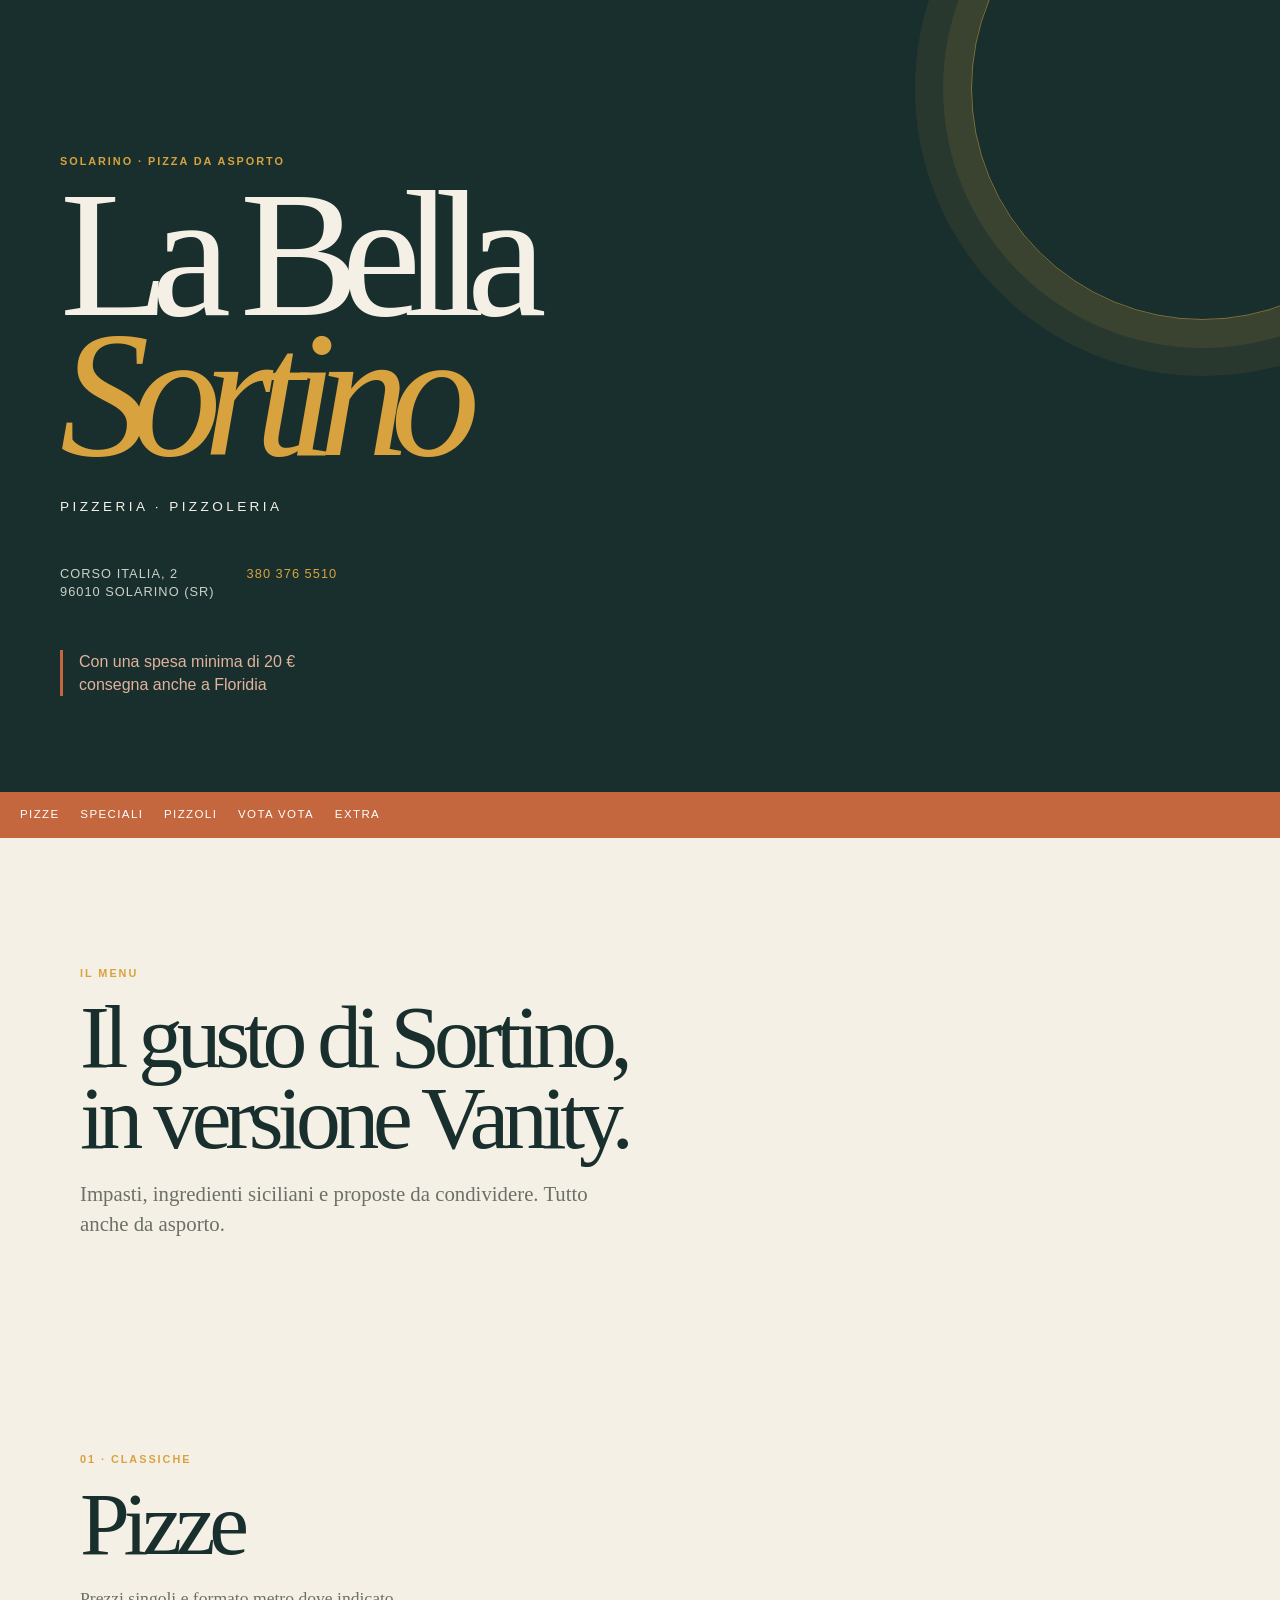
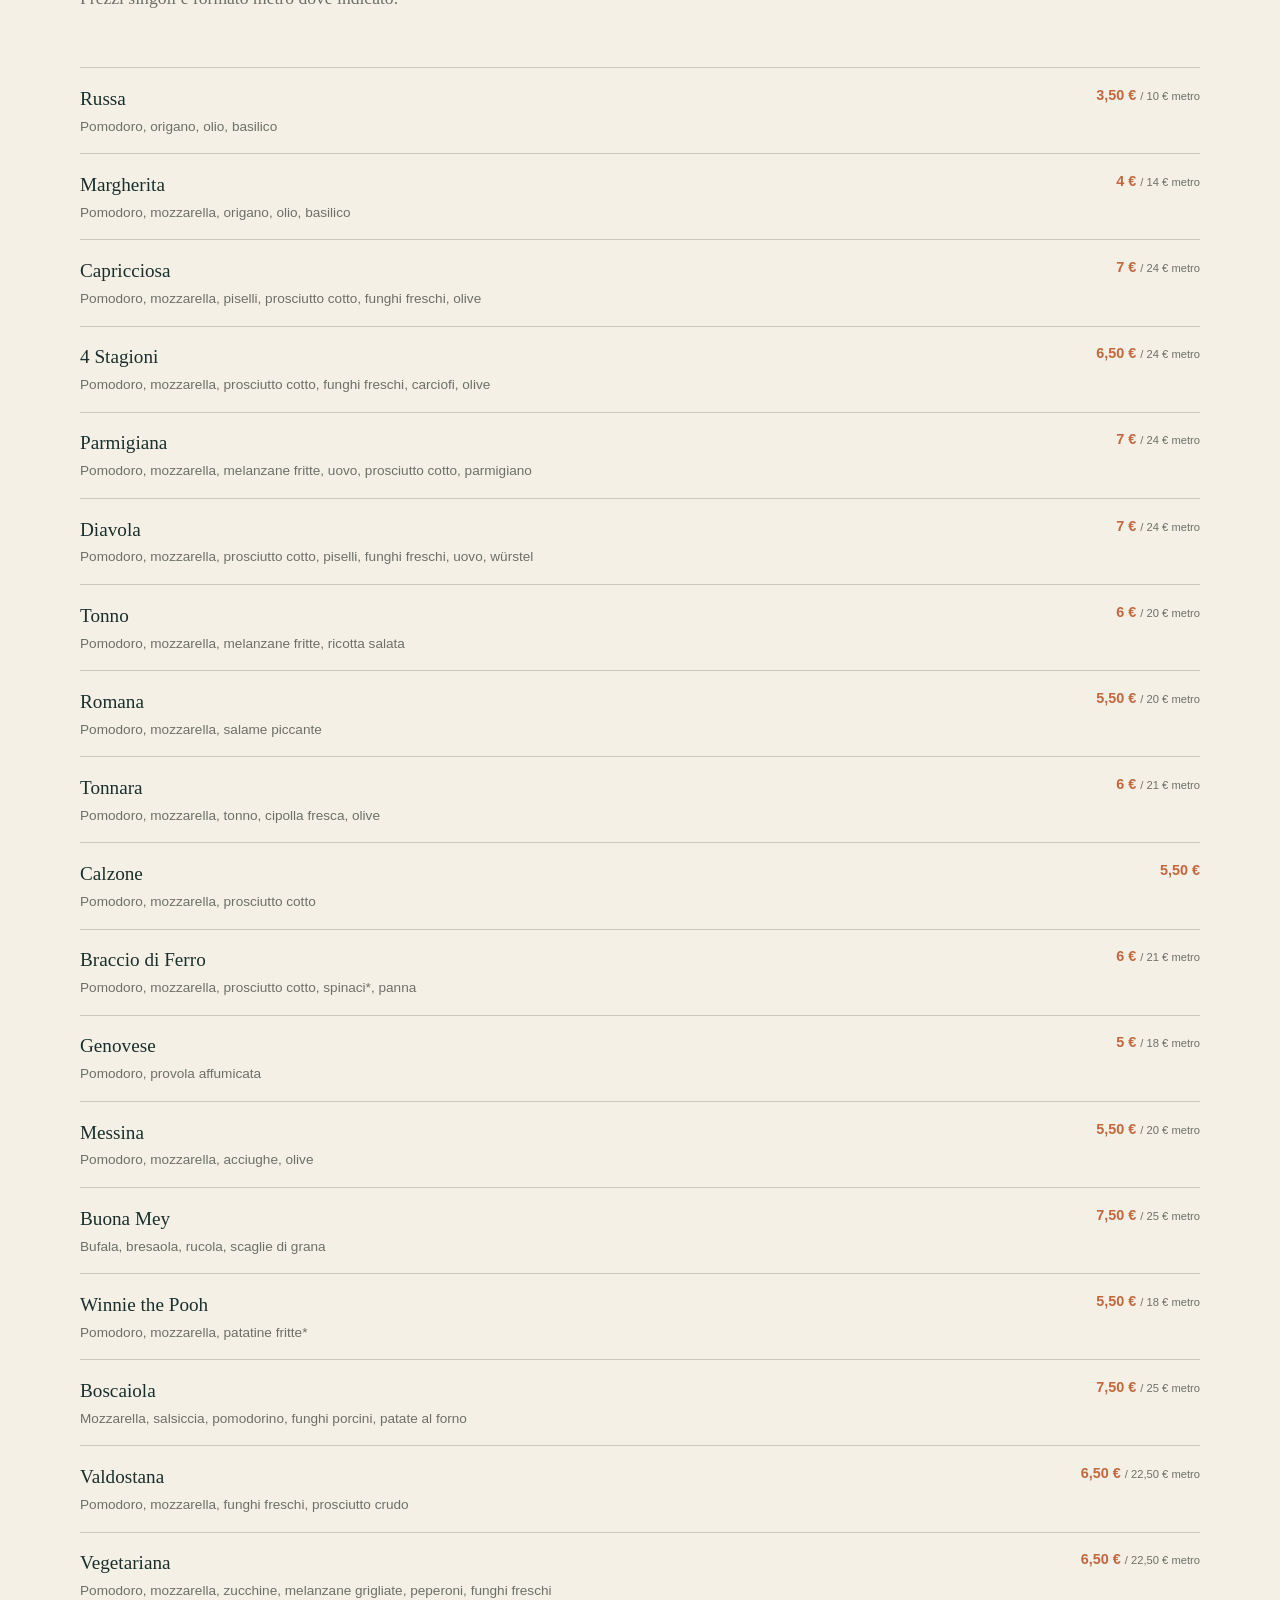
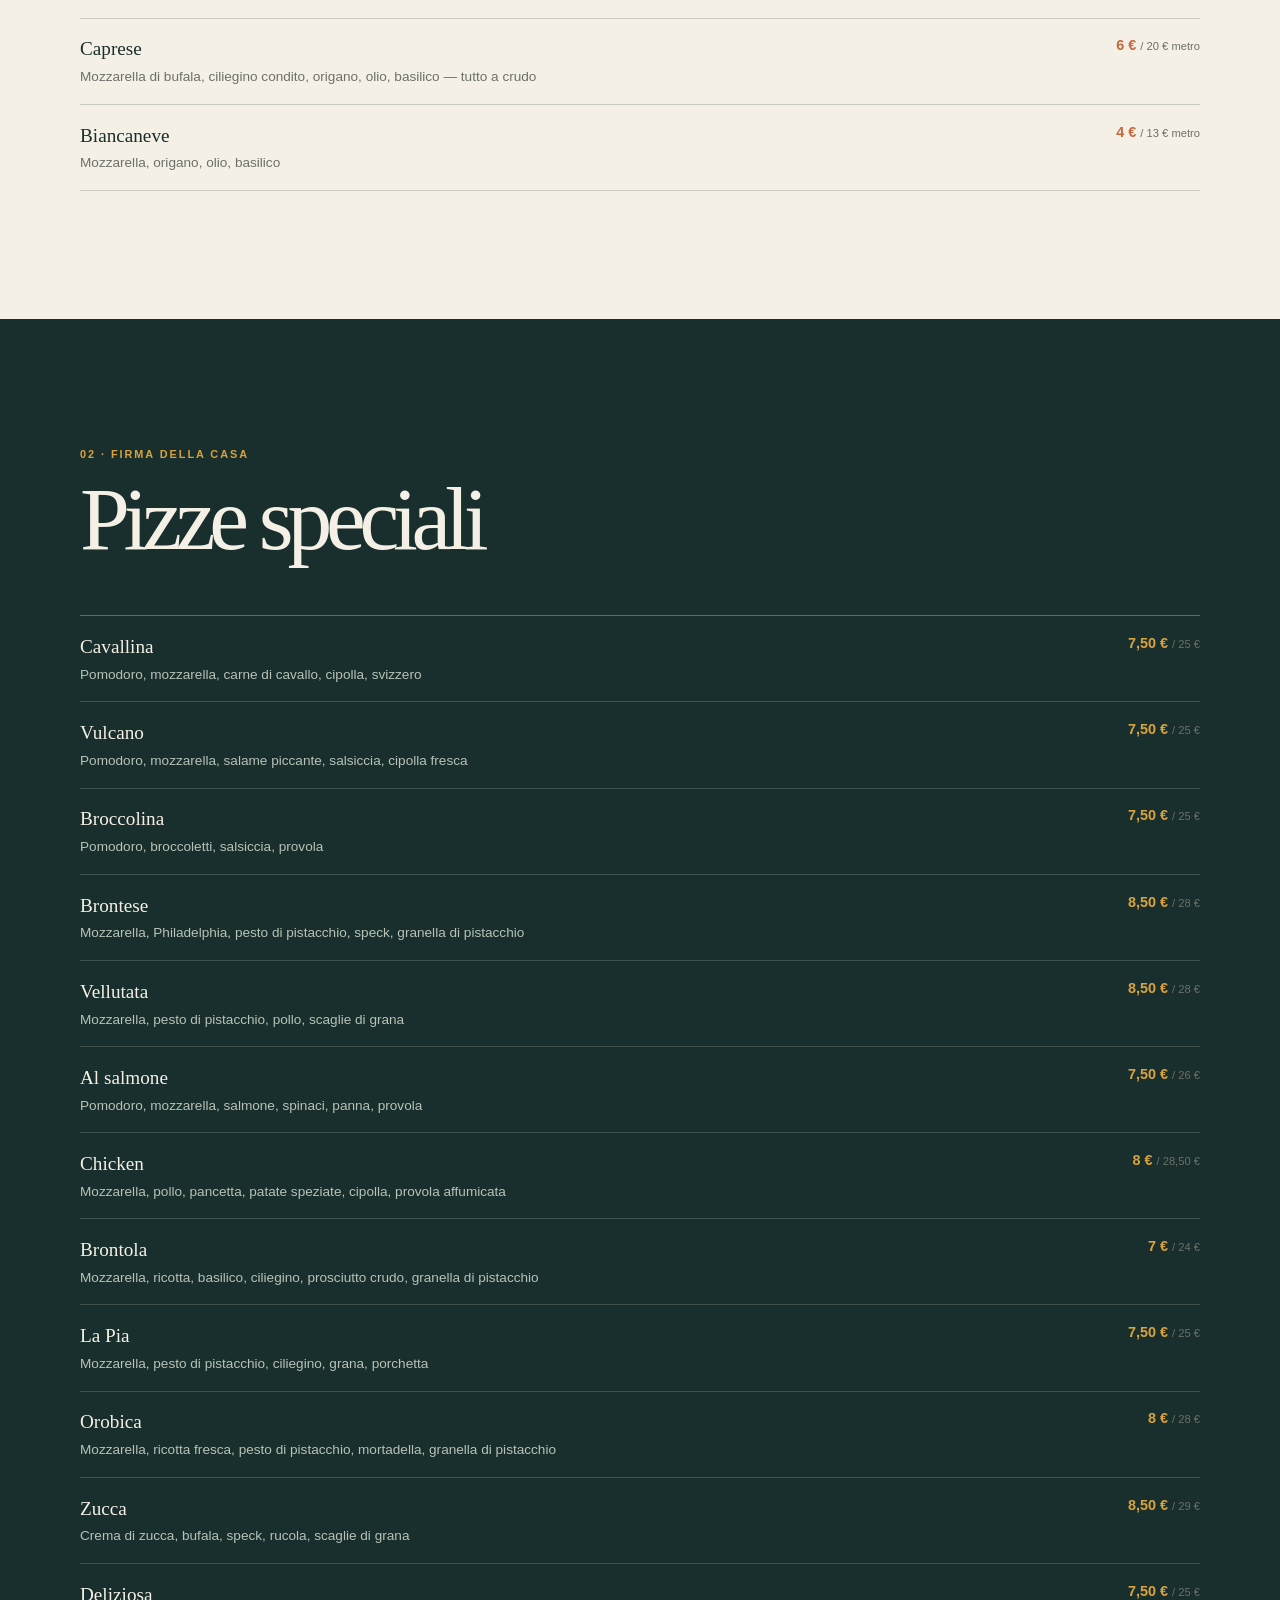
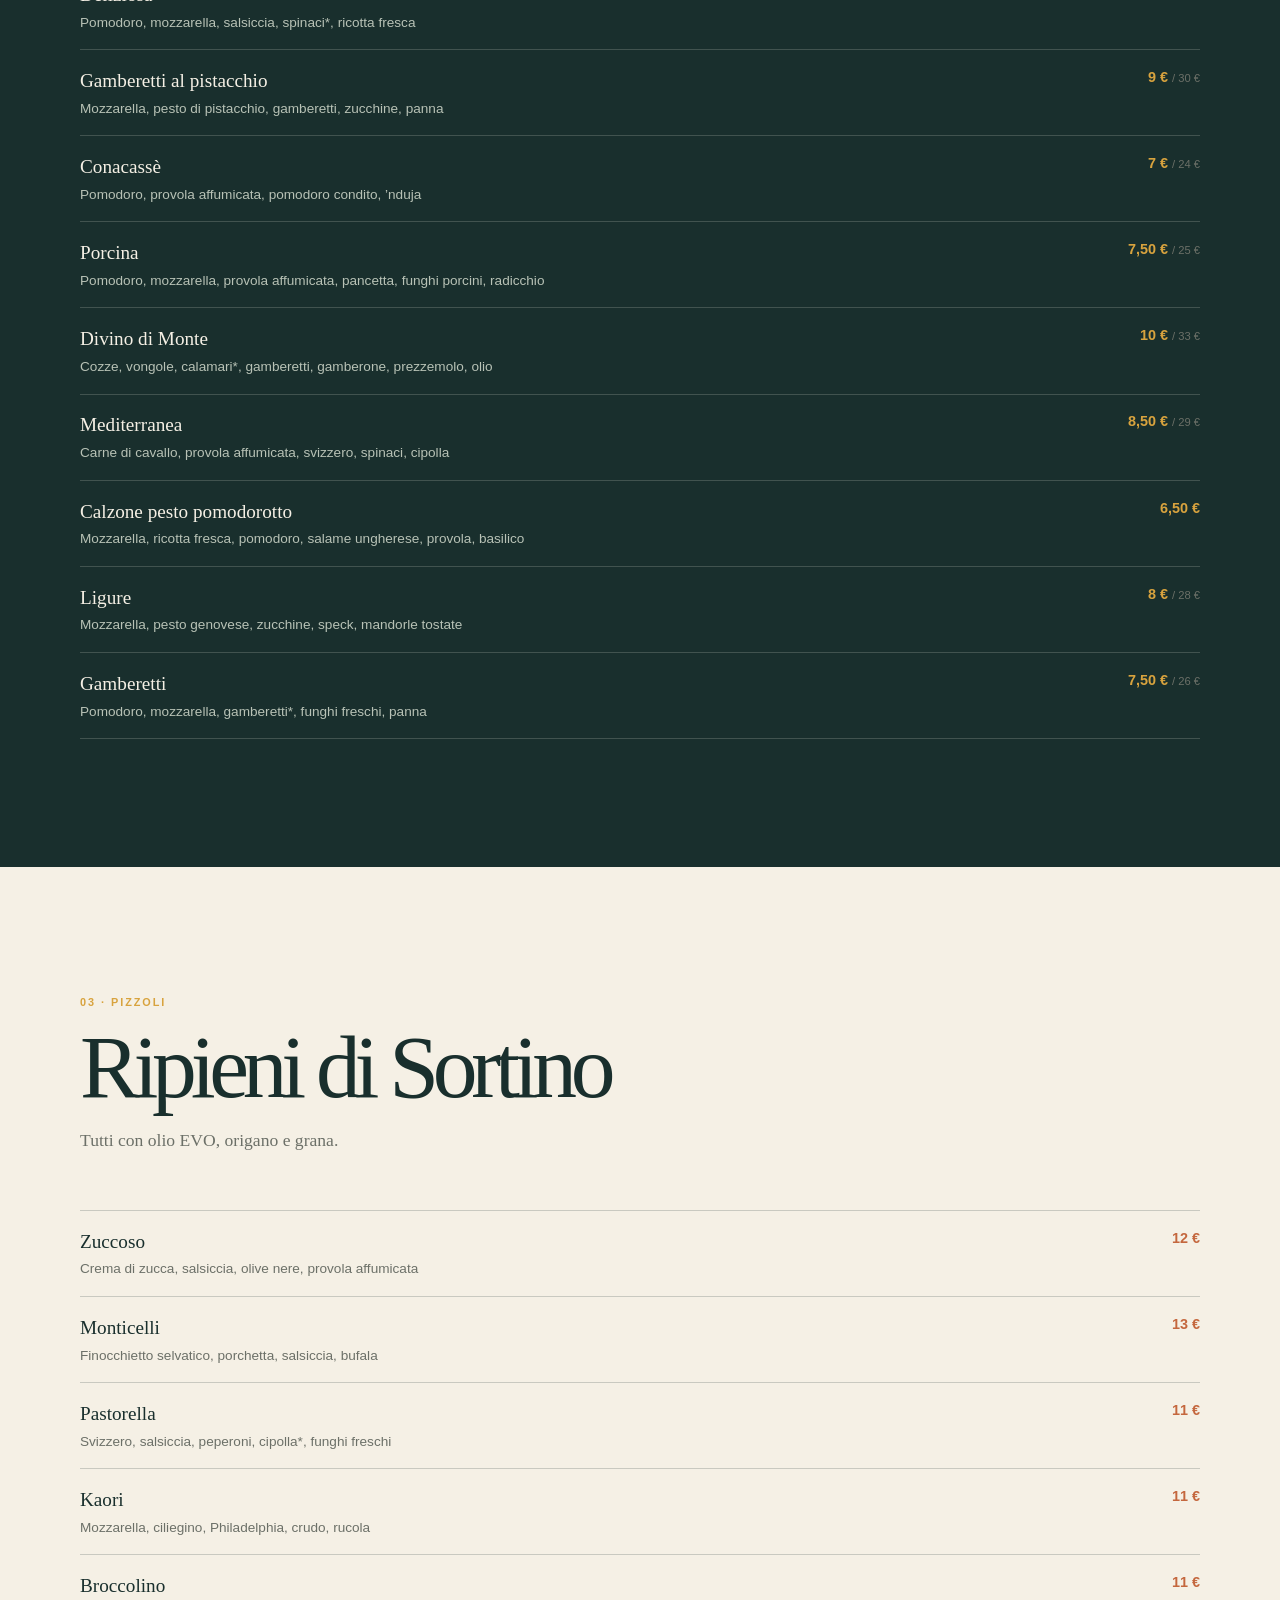
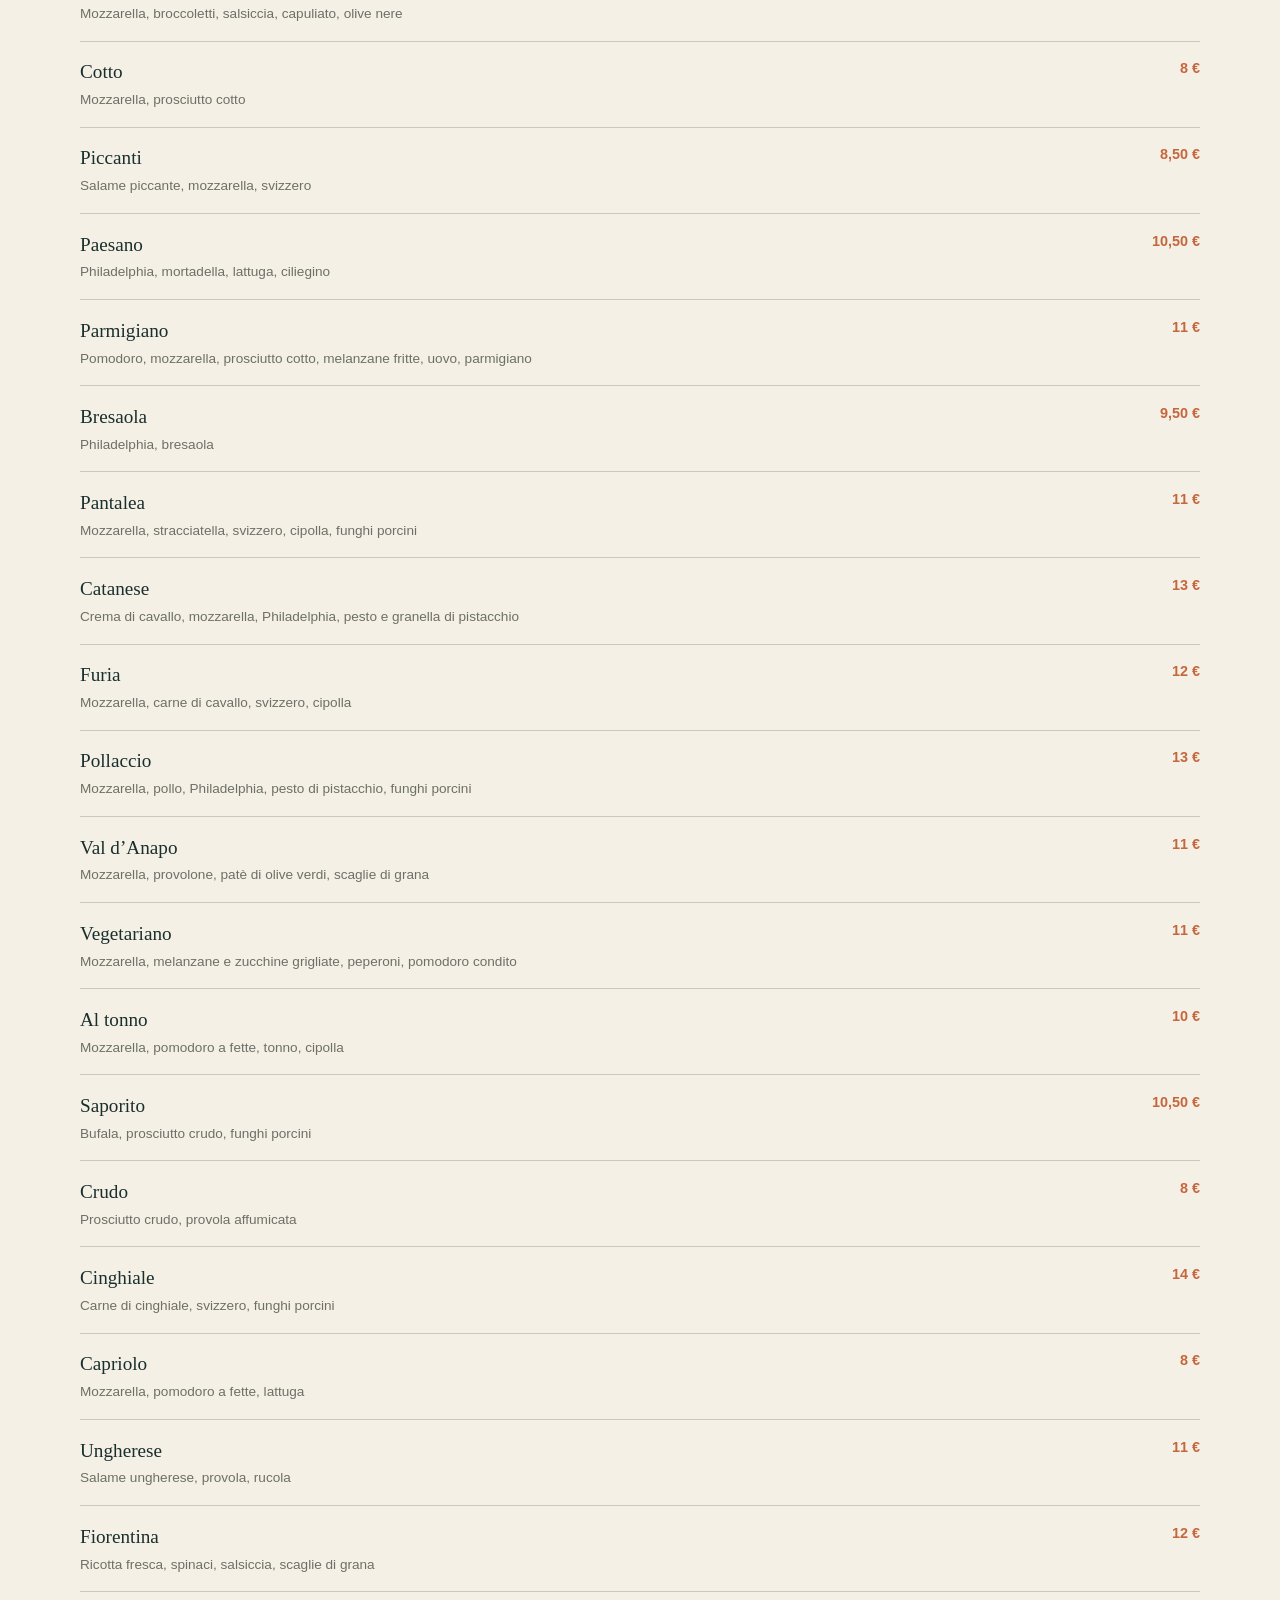
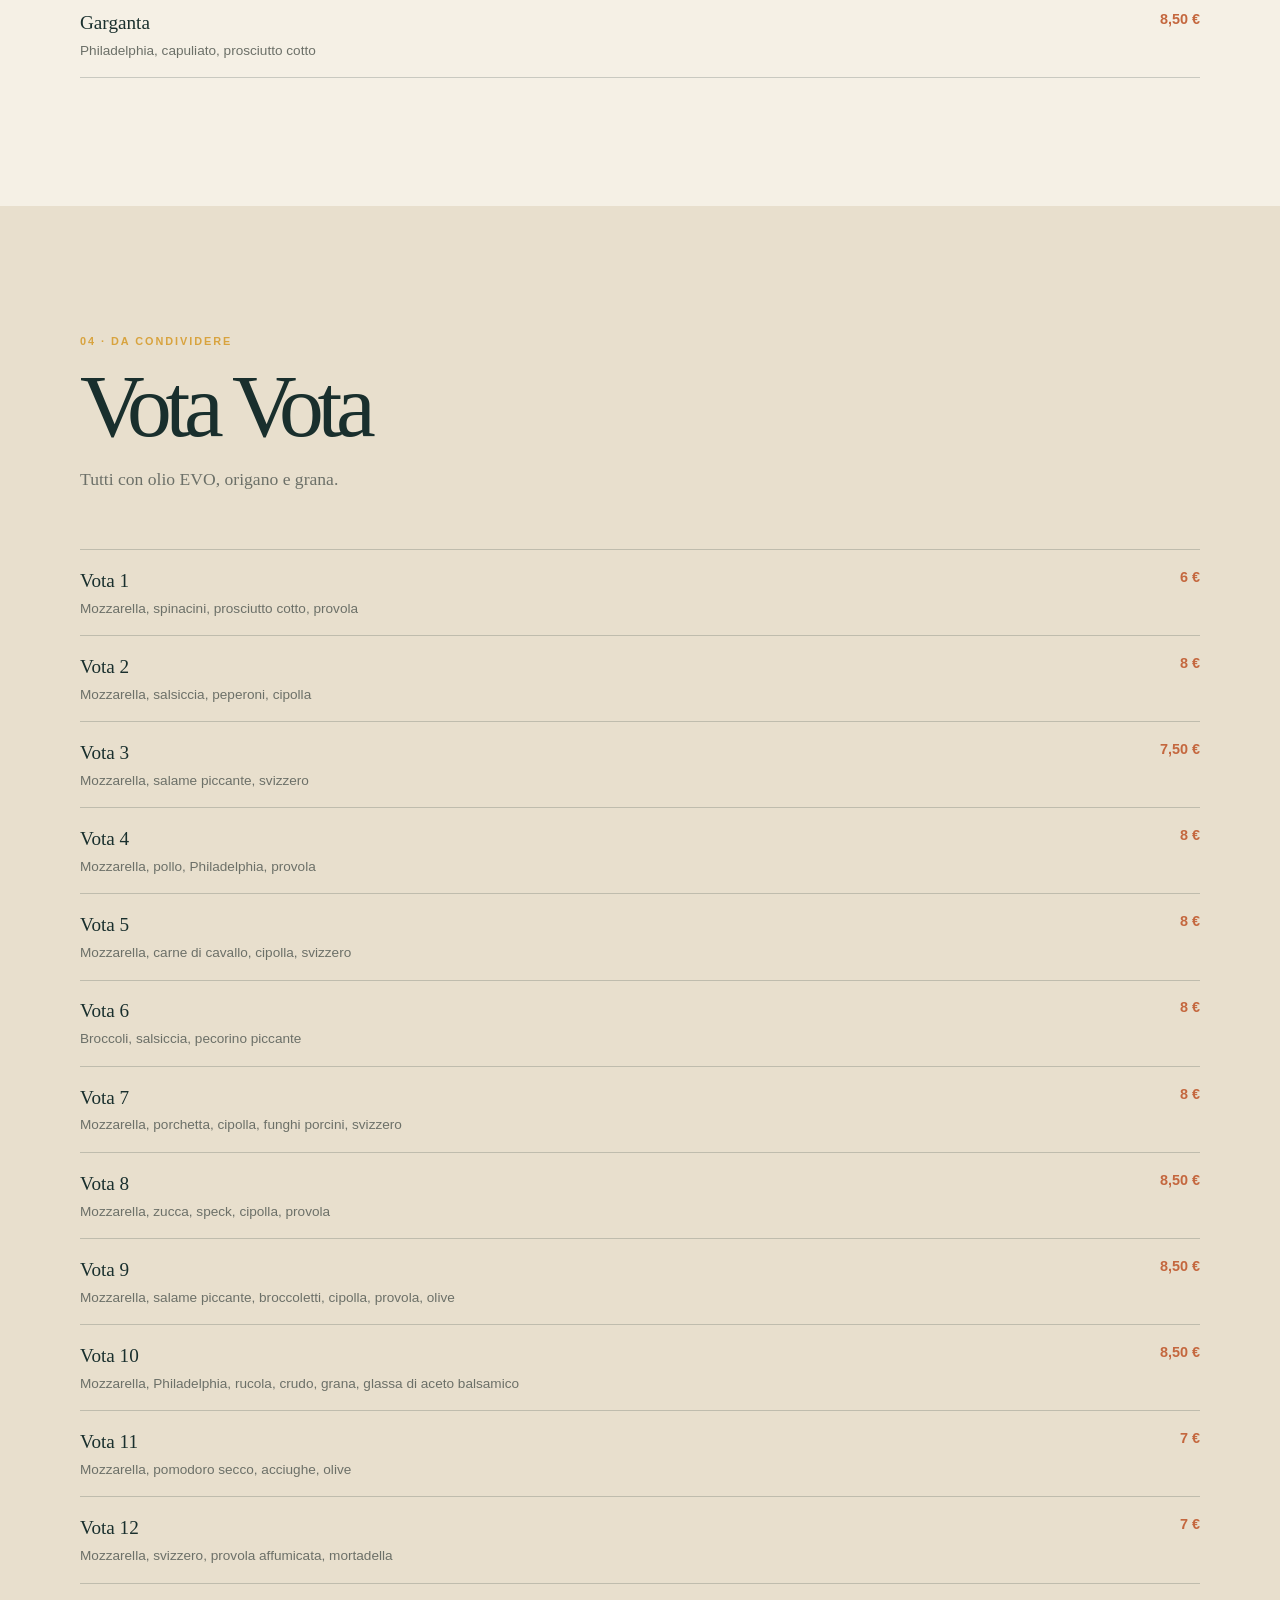
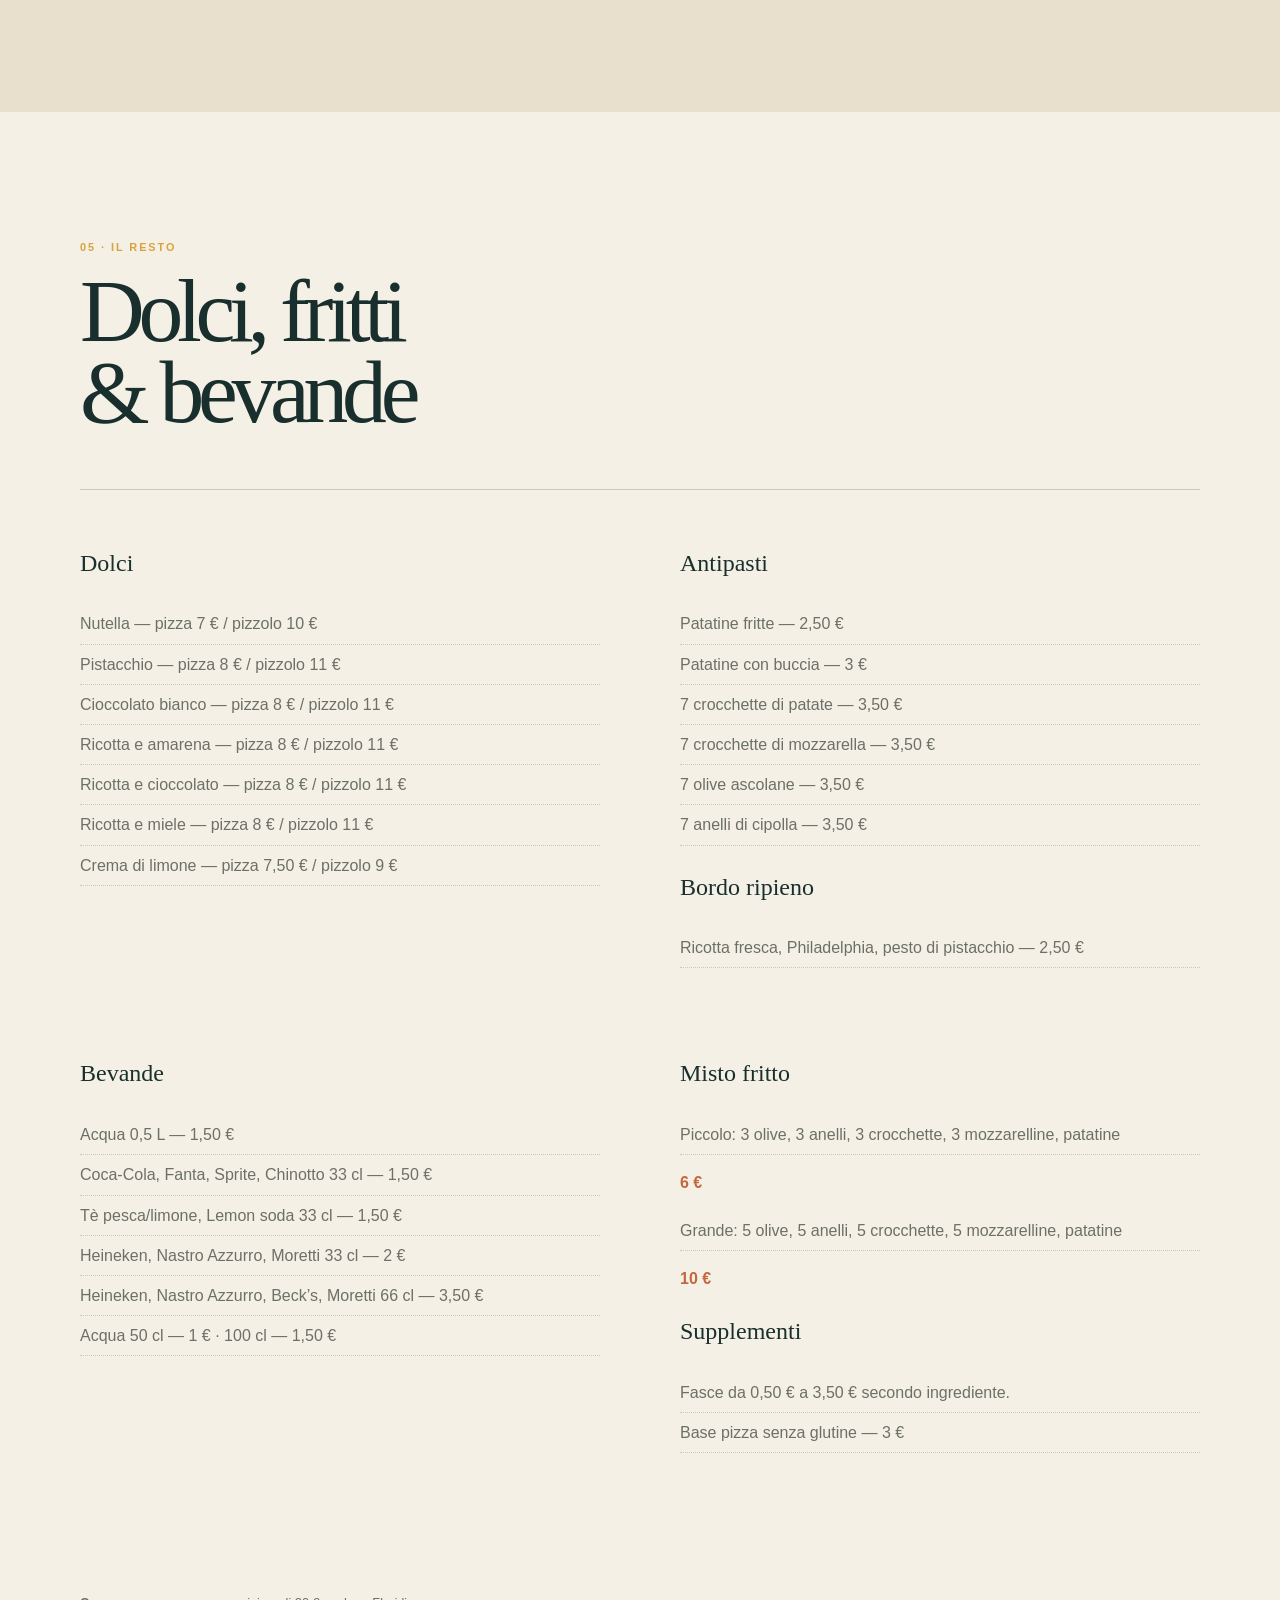
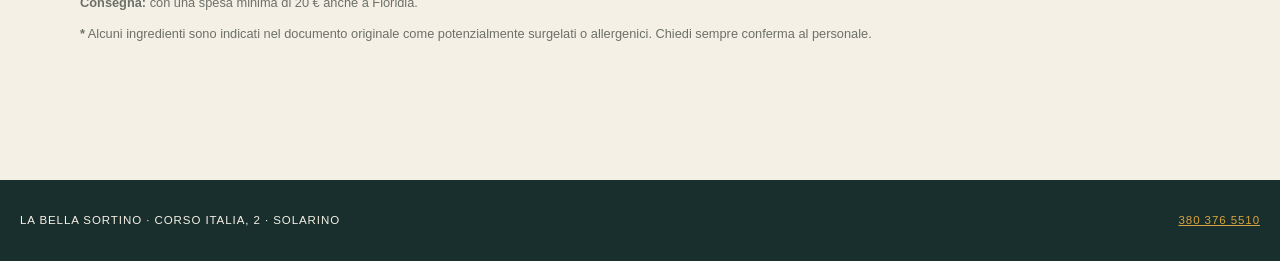
==== la-bella-sortino/index.html @ 4b7ce078 "Add La Bella Sortino menu" ====
<!doctype html>
<html lang="it">
<head>
<meta charset="utf-8">
<meta name="viewport" content="width=device-width, initial-scale=1">
<meta name="theme-color" content="#174d4a">
<title>La Bella Sortino — Pizzeria Pizzoleria</title>
<link rel="stylesheet" href="style.css">
</head>
<body>
<header class="hero"><div class="hero__inner"><p class="kicker">Solarino · Pizza da asporto</p><h1>La Bella<br><em>Sortino</em></h1><p class="tagline">Pizzeria · Pizzoleria</p><div class="meta"><span>Corso Italia, 2<br>96010 Solarino (SR)</span><a href="tel:+393803765510">380 376 5510</a></div><p class="delivery">Con una spesa minima di 20 €<br>consegna anche a Floridia</p></div></header>
<nav class="nav" aria-label="Sezioni del menu"><a href="#pizze">Pizze</a><a href="#speciali">Speciali</a><a href="#pizzoli">Pizzoli</a><a href="#vota">Vota Vota</a><a href="#extra">Extra</a></nav>
<main>
<section class="section intro"><p class="kicker">Il menu</p><h2>Il gusto di Sortino,<br>in versione Vanity.</h2><p>Impasti, ingredienti siciliani e proposte da condividere. Tutto anche da asporto.</p></section>
<section class="section" id="pizze"><div class="section-head"><p class="kicker">01 · Classiche</p><h2>Pizze</h2><p>Prezzi singoli e formato metro dove indicato.</p></div><div class="menu-list">
<article><div><h3>Russa</h3><p>Pomodoro, origano, olio, basilico</p></div><strong>3,50 € <small>/ 10 € metro</small></strong></article>
<article><div><h3>Margherita</h3><p>Pomodoro, mozzarella, origano, olio, basilico</p></div><strong>4 € <small>/ 14 € metro</small></strong></article>
<article><div><h3>Capricciosa</h3><p>Pomodoro, mozzarella, piselli, prosciutto cotto, funghi freschi, olive</p></div><strong>7 € <small>/ 24 € metro</small></strong></article>
<article><div><h3>4 Stagioni</h3><p>Pomodoro, mozzarella, prosciutto cotto, funghi freschi, carciofi, olive</p></div><strong>6,50 € <small>/ 24 € metro</small></strong></article>
<article><div><h3>Parmigiana</h3><p>Pomodoro, mozzarella, melanzane fritte, uovo, prosciutto cotto, parmigiano</p></div><strong>7 € <small>/ 24 € metro</small></strong></article>
<article><div><h3>Diavola</h3><p>Pomodoro, mozzarella, prosciutto cotto, piselli, funghi freschi, uovo, würstel</p></div><strong>7 € <small>/ 24 € metro</small></strong></article>
<article><div><h3>Tonno</h3><p>Pomodoro, mozzarella, melanzane fritte, ricotta salata</p></div><strong>6 € <small>/ 20 € metro</small></strong></article>
<article><div><h3>Romana</h3><p>Pomodoro, mozzarella, salame piccante</p></div><strong>5,50 € <small>/ 20 € metro</small></strong></article>
<article><div><h3>Tonnara</h3><p>Pomodoro, mozzarella, tonno, cipolla fresca, olive</p></div><strong>6 € <small>/ 21 € metro</small></strong></article>
<article><div><h3>Calzone</h3><p>Pomodoro, mozzarella, prosciutto cotto</p></div><strong>5,50 €</strong></article>
<article><div><h3>Braccio di Ferro</h3><p>Pomodoro, mozzarella, prosciutto cotto, spinaci*, panna</p></div><strong>6 € <small>/ 21 € metro</small></strong></article>
<article><div><h3>Genovese</h3><p>Pomodoro, provola affumicata</p></div><strong>5 € <small>/ 18 € metro</small></strong></article>
<article><div><h3>Messina</h3><p>Pomodoro, mozzarella, acciughe, olive</p></div><strong>5,50 € <small>/ 20 € metro</small></strong></article>
<article><div><h3>Buona Mey</h3><p>Bufala, bresaola, rucola, scaglie di grana</p></div><strong>7,50 € <small>/ 25 € metro</small></strong></article>
<article><div><h3>Winnie the Pooh</h3><p>Pomodoro, mozzarella, patatine fritte*</p></div><strong>5,50 € <small>/ 18 € metro</small></strong></article>
<article><div><h3>Boscaiola</h3><p>Mozzarella, salsiccia, pomodorino, funghi porcini, patate al forno</p></div><strong>7,50 € <small>/ 25 € metro</small></strong></article>
<article><div><h3>Valdostana</h3><p>Pomodoro, mozzarella, funghi freschi, prosciutto crudo</p></div><strong>6,50 € <small>/ 22,50 € metro</small></strong></article>
<article><div><h3>Vegetariana</h3><p>Pomodoro, mozzarella, zucchine, melanzane grigliate, peperoni, funghi freschi</p></div><strong>6,50 € <small>/ 22,50 € metro</small></strong></article>
<article><div><h3>Caprese</h3><p>Mozzarella di bufala, ciliegino condito, origano, olio, basilico — tutto a crudo</p></div><strong>6 € <small>/ 20 € metro</small></strong></article>
<article><div><h3>Biancaneve</h3><p>Mozzarella, origano, olio, basilico</p></div><strong>4 € <small>/ 13 € metro</small></strong></article>
</div></section>
<section class="section section--dark" id="speciali"><div class="section-head"><p class="kicker">02 · Firma della casa</p><h2>Pizze speciali</h2></div><div class="menu-list">
<article><div><h3>Cavallina</h3><p>Pomodoro, mozzarella, carne di cavallo, cipolla, svizzero</p></div><strong>7,50 € <small>/ 25 €</small></strong></article><article><div><h3>Vulcano</h3><p>Pomodoro, mozzarella, salame piccante, salsiccia, cipolla fresca</p></div><strong>7,50 € <small>/ 25 €</small></strong></article><article><div><h3>Broccolina</h3><p>Pomodoro, broccoletti, salsiccia, provola</p></div><strong>7,50 € <small>/ 25 €</small></strong></article><article><div><h3>Brontese</h3><p>Mozzarella, Philadelphia, pesto di pistacchio, speck, granella di pistacchio</p></div><strong>8,50 € <small>/ 28 €</small></strong></article><article><div><h3>Vellutata</h3><p>Mozzarella, pesto di pistacchio, pollo, scaglie di grana</p></div><strong>8,50 € <small>/ 28 €</small></strong></article><article><div><h3>Al salmone</h3><p>Pomodoro, mozzarella, salmone, spinaci, panna, provola</p></div><strong>7,50 € <small>/ 26 €</small></strong></article><article><div><h3>Chicken</h3><p>Mozzarella, pollo, pancetta, patate speziate, cipolla, provola affumicata</p></div><strong>8 € <small>/ 28,50 €</small></strong></article><article><div><h3>Brontola</h3><p>Mozzarella, ricotta, basilico, ciliegino, prosciutto crudo, granella di pistacchio</p></div><strong>7 € <small>/ 24 €</small></strong></article><article><div><h3>La Pia</h3><p>Mozzarella, pesto di pistacchio, ciliegino, grana, porchetta</p></div><strong>7,50 € <small>/ 25 €</small></strong></article><article><div><h3>Orobica</h3><p>Mozzarella, ricotta fresca, pesto di pistacchio, mortadella, granella di pistacchio</p></div><strong>8 € <small>/ 28 €</small></strong></article><article><div><h3>Zucca</h3><p>Crema di zucca, bufala, speck, rucola, scaglie di grana</p></div><strong>8,50 € <small>/ 29 €</small></strong></article><article><div><h3>Deliziosa</h3><p>Pomodoro, mozzarella, salsiccia, spinaci*, ricotta fresca</p></div><strong>7,50 € <small>/ 25 €</small></strong></article><article><div><h3>Gamberetti al pistacchio</h3><p>Mozzarella, pesto di pistacchio, gamberetti, zucchine, panna</p></div><strong>9 € <small>/ 30 €</small></strong></article><article><div><h3>Conacassè</h3><p>Pomodoro, provola affumicata, pomodoro condito, ’nduja</p></div><strong>7 € <small>/ 24 €</small></strong></article><article><div><h3>Porcina</h3><p>Pomodoro, mozzarella, provola affumicata, pancetta, funghi porcini, radicchio</p></div><strong>7,50 € <small>/ 25 €</small></strong></article><article><div><h3>Divino di Monte</h3><p>Cozze, vongole, calamari*, gamberetti, gamberone, prezzemolo, olio</p></div><strong>10 € <small>/ 33 €</small></strong></article><article><div><h3>Mediterranea</h3><p>Carne di cavallo, provola affumicata, svizzero, spinaci, cipolla</p></div><strong>8,50 € <small>/ 29 €</small></strong></article><article><div><h3>Calzone pesto pomodorotto</h3><p>Mozzarella, ricotta fresca, pomodoro, salame ungherese, provola, basilico</p></div><strong>6,50 €</strong></article><article><div><h3>Ligure</h3><p>Mozzarella, pesto genovese, zucchine, speck, mandorle tostate</p></div><strong>8 € <small>/ 28 €</small></strong></article><article><div><h3>Gamberetti</h3><p>Pomodoro, mozzarella, gamberetti*, funghi freschi, panna</p></div><strong>7,50 € <small>/ 26 €</small></strong></article></div></section>
<section class="section" id="pizzoli"><div class="section-head"><p class="kicker">03 · Pizzoli</p><h2>Ripieni di Sortino</h2><p>Tutti con olio EVO, origano e grana.</p></div><div class="menu-list menu-list--columns">
<article><div><h3>Zuccoso</h3><p>Crema di zucca, salsiccia, olive nere, provola affumicata</p></div><strong>12 €</strong></article><article><div><h3>Monticelli</h3><p>Finocchietto selvatico, porchetta, salsiccia, bufala</p></div><strong>13 €</strong></article><article><div><h3>Pastorella</h3><p>Svizzero, salsiccia, peperoni, cipolla*, funghi freschi</p></div><strong>11 €</strong></article><article><div><h3>Kaori</h3><p>Mozzarella, ciliegino, Philadelphia, crudo, rucola</p></div><strong>11 €</strong></article><article><div><h3>Broccolino</h3><p>Mozzarella, broccoletti, salsiccia, capuliato, olive nere</p></div><strong>11 €</strong></article><article><div><h3>Cotto</h3><p>Mozzarella, prosciutto cotto</p></div><strong>8 €</strong></article><article><div><h3>Piccanti</h3><p>Salame piccante, mozzarella, svizzero</p></div><strong>8,50 €</strong></article><article><div><h3>Paesano</h3><p>Philadelphia, mortadella, lattuga, ciliegino</p></div><strong>10,50 €</strong></article><article><div><h3>Parmigiano</h3><p>Pomodoro, mozzarella, prosciutto cotto, melanzane fritte, uovo, parmigiano</p></div><strong>11 €</strong></article><article><div><h3>Bresaola</h3><p>Philadelphia, bresaola</p></div><strong>9,50 €</strong></article><article><div><h3>Pantalea</h3><p>Mozzarella, stracciatella, svizzero, cipolla, funghi porcini</p></div><strong>11 €</strong></article><article><div><h3>Catanese</h3><p>Crema di cavallo, mozzarella, Philadelphia, pesto e granella di pistacchio</p></div><strong>13 €</strong></article><article><div><h3>Furia</h3><p>Mozzarella, carne di cavallo, svizzero, cipolla</p></div><strong>12 €</strong></article><article><div><h3>Pollaccio</h3><p>Mozzarella, pollo, Philadelphia, pesto di pistacchio, funghi porcini</p></div><strong>13 €</strong></article><article><div><h3>Val d’Anapo</h3><p>Mozzarella, provolone, patè di olive verdi, scaglie di grana</p></div><strong>11 €</strong></article><article><div><h3>Vegetariano</h3><p>Mozzarella, melanzane e zucchine grigliate, peperoni, pomodoro condito</p></div><strong>11 €</strong></article><article><div><h3>Al tonno</h3><p>Mozzarella, pomodoro a fette, tonno, cipolla</p></div><strong>10 €</strong></article><article><div><h3>Saporito</h3><p>Bufala, prosciutto crudo, funghi porcini</p></div><strong>10,50 €</strong></article><article><div><h3>Crudo</h3><p>Prosciutto crudo, provola affumicata</p></div><strong>8 €</strong></article><article><div><h3>Cinghiale</h3><p>Carne di cinghiale, svizzero, funghi porcini</p></div><strong>14 €</strong></article><article><div><h3>Capriolo</h3><p>Mozzarella, pomodoro a fette, lattuga</p></div><strong>8 €</strong></article><article><div><h3>Ungherese</h3><p>Salame ungherese, provola, rucola</p></div><strong>11 €</strong></article><article><div><h3>Fiorentina</h3><p>Ricotta fresca, spinaci, salsiccia, scaglie di grana</p></div><strong>12 €</strong></article><article><div><h3>Garganta</h3><p>Philadelphia, capuliato, prosciutto cotto</p></div><strong>8,50 €</strong></article></div></section>
<section class="section section--accent" id="vota"><div class="section-head"><p class="kicker">04 · Da condividere</p><h2>Vota Vota</h2><p>Tutti con olio EVO, origano e grana.</p></div><div class="menu-list"> <article><div><h3>Vota 1</h3><p>Mozzarella, spinacini, prosciutto cotto, provola</p></div><strong>6 €</strong></article><article><div><h3>Vota 2</h3><p>Mozzarella, salsiccia, peperoni, cipolla</p></div><strong>8 €</strong></article><article><div><h3>Vota 3</h3><p>Mozzarella, salame piccante, svizzero</p></div><strong>7,50 €</strong></article><article><div><h3>Vota 4</h3><p>Mozzarella, pollo, Philadelphia, provola</p></div><strong>8 €</strong></article><article><div><h3>Vota 5</h3><p>Mozzarella, carne di cavallo, cipolla, svizzero</p></div><strong>8 €</strong></article><article><div><h3>Vota 6</h3><p>Broccoli, salsiccia, pecorino piccante</p></div><strong>8 €</strong></article><article><div><h3>Vota 7</h3><p>Mozzarella, porchetta, cipolla, funghi porcini, svizzero</p></div><strong>8 €</strong></article><article><div><h3>Vota 8</h3><p>Mozzarella, zucca, speck, cipolla, provola</p></div><strong>8,50 €</strong></article><article><div><h3>Vota 9</h3><p>Mozzarella, salame piccante, broccoletti, cipolla, provola, olive</p></div><strong>8,50 €</strong></article><article><div><h3>Vota 10</h3><p>Mozzarella, Philadelphia, rucola, crudo, grana, glassa di aceto balsamico</p></div><strong>8,50 €</strong></article><article><div><h3>Vota 11</h3><p>Mozzarella, pomodoro secco, acciughe, olive</p></div><strong>7 €</strong></article><article><div><h3>Vota 12</h3><p>Mozzarella, svizzero, provola affumicata, mortadella</p></div><strong>7 €</strong></article></div></section>
<section class="section" id="extra"><div class="section-head"><p class="kicker">05 · Il resto</p><h2>Dolci, fritti<br>& bevande</h2></div><div class="info-grid"><div><h3>Dolci</h3><p>Nutella — pizza 7 € / pizzolo 10 €</p><p>Pistacchio — pizza 8 € / pizzolo 11 €</p><p>Cioccolato bianco — pizza 8 € / pizzolo 11 €</p><p>Ricotta e amarena — pizza 8 € / pizzolo 11 €</p><p>Ricotta e cioccolato — pizza 8 € / pizzolo 11 €</p><p>Ricotta e miele — pizza 8 € / pizzolo 11 €</p><p>Crema di limone — pizza 7,50 € / pizzolo 9 €</p></div><div><h3>Antipasti</h3><p>Patatine fritte — 2,50 €</p><p>Patatine con buccia — 3 €</p><p>7 crocchette di patate — 3,50 €</p><p>7 crocchette di mozzarella — 3,50 €</p><p>7 olive ascolane — 3,50 €</p><p>7 anelli di cipolla — 3,50 €</p><h3>Bordo ripieno</h3><p>Ricotta fresca, Philadelphia, pesto di pistacchio — 2,50 €</p></div><div><h3>Bevande</h3><p>Acqua 0,5 L — 1,50 €</p><p>Coca-Cola, Fanta, Sprite, Chinotto 33 cl — 1,50 €</p><p>Tè pesca/limone, Lemon soda 33 cl — 1,50 €</p><p>Heineken, Nastro Azzurro, Moretti 33 cl — 2 €</p><p>Heineken, Nastro Azzurro, Beck’s, Moretti 66 cl — 3,50 €</p><p>Acqua 50 cl — 1 € · 100 cl — 1,50 €</p></div><div><h3>Misto fritto</h3><p>Piccolo: 3 olive, 3 anelli, 3 crocchette, 3 mozzarelline, patatine</p><strong>6 €</strong><p>Grande: 5 olive, 5 anelli, 5 crocchette, 5 mozzarelline, patatine</p><strong>10 €</strong><h3>Supplementi</h3><p>Fasce da 0,50 € a 3,50 € secondo ingrediente.</p><p>Base pizza senza glutine — 3 €</p></div></div></section>
<section class="section footer-note"><p><strong>Consegna:</strong> con una spesa minima di 20 € anche a Floridia.</p><p><strong>*</strong> Alcuni ingredienti sono indicati nel documento originale come potenzialmente surgelati o allergenici. Chiedi sempre conferma al personale.</p></section>
</main><footer><span>La Bella Sortino · Corso Italia, 2 · Solarino</span><a href="tel:+393803765510">380 376 5510</a></footer>
</body></html>
---- la-bella-sortino/style.css ----
:root{--ink:#192f2d;--paper:#f5f0e5;--paper2:#e8dfcd;--accent:#c4673e;--gold:#d8a33e;--muted:#6c7068;--line:rgba(25,47,45,.2);--max:1160px}*{box-sizing:border-box}html{scroll-behavior:smooth}body{margin:0;background:var(--paper);color:var(--ink);font-family:Arial,Helvetica,sans-serif;line-height:1.45}a{color:inherit}.hero{background:var(--ink);color:var(--paper);padding:clamp(5rem,12vw,10rem) 1.25rem 5rem;position:relative;overflow:hidden}.hero:after{content:"";position:absolute;width:36vw;height:36vw;max-width:520px;max-height:520px;border:1px solid rgba(216,163,62,.55);border-radius:50%;right:-12%;top:-18%;box-shadow:0 0 0 28px rgba(216,163,62,.1),0 0 0 56px rgba(216,163,62,.08)}.hero__inner{max-width:var(--max);margin:auto;position:relative;z-index:1}.kicker{text-transform:uppercase;letter-spacing:.18em;font-size:.68rem;font-weight:700;color:var(--gold);margin:0 0 1rem}.hero h1{font-family:Georgia,serif;font-size:clamp(5rem,14vw,12rem);line-height:.78;letter-spacing:-.1em;font-weight:400;margin:0}.hero h1 em{font-style:italic;color:var(--gold)}.tagline{font-size:.85rem;text-transform:uppercase;letter-spacing:.25em;margin:2rem 0 3rem}.meta{display:flex;gap:2rem;flex-wrap:wrap;color:#cbd1c8;font-size:.8rem;text-transform:uppercase;letter-spacing:.08em}.meta a{text-decoration:none;color:var(--gold)}.delivery{display:inline-block;border-left:3px solid var(--accent);padding-left:1rem;margin-top:3rem;color:#e0b39d}.nav{position:sticky;top:0;z-index:4;display:flex;gap:1.3rem;overflow:auto;padding:.9rem 1.25rem;background:var(--accent);color:#fff;white-space:nowrap}.nav a{text-decoration:none;text-transform:uppercase;font-size:.72rem;letter-spacing:.12em}.section{max-width:var(--max);margin:auto;padding:clamp(4rem,10vw,9rem) 1.25rem}.intro{max-width:var(--max);padding-bottom:4rem}.intro h2,.section-head h2{font-family:Georgia,serif;font-size:clamp(3rem,7vw,6.5rem);font-weight:400;letter-spacing:-.07em;line-height:.9;margin:0 0 1.3rem}.intro>p:not(.kicker){max-width:34rem;font-family:Georgia,serif;font-size:1.3rem;color:var(--muted)}.section-head{max-width:50rem;margin-bottom:3.5rem}.section-head>p:not(.kicker){color:var(--muted);font-family:Georgia,serif;font-size:1.1rem}.menu-list{border-top:1px solid var(--line)}.menu-list article{display:grid;grid-template-columns:1fr auto;gap:1.5rem;align-items:start;padding:1.05rem 0;border-bottom:1px solid var(--line)}.menu-list h3{font-family:Georgia,serif;font-weight:400;font-size:1.2rem;margin:0 0 .25rem}.menu-list p{font-size:.85rem;color:var(--muted);margin:0;max-width:50rem}.menu-list strong{white-space:nowrap;font-size:.9rem;color:var(--accent)}.menu-list small{font-size:.7rem;font-weight:400;color:var(--muted)}.section--dark{background:var(--ink);color:var(--paper);max-width:none;padding-left:max(1.25rem,calc((100% - var(--max))/2 + 1.25rem));padding-right:max(1.25rem,calc((100% - var(--max))/2 + 1.25rem))}.section--dark .section-head>p:not(.kicker),.section--dark .menu-list p{color:#b8c2b6}.section--dark .menu-list{border-color:rgba(245,240,229,.3)}.section--dark .menu-list article{border-color:rgba(245,240,229,.18)}.section--dark .menu-list h3{color:var(--paper)}.section--dark .menu-list strong{color:var(--gold)}.section--accent{background:var(--paper2);max-width:none;padding-left:max(1.25rem,calc((100% - var(--max))/2 + 1.25rem));padding-right:max(1.25rem,calc((100% - var(--max))/2 + 1.25rem))}.info-grid{display:grid;grid-template-columns:repeat(2,1fr);gap:4rem 5rem;border-top:1px solid var(--line);padding-top:2rem}.info-grid h3{font-family:Georgia,serif;font-weight:400;font-size:1.5rem}.info-grid p{color:var(--muted);border-bottom:1px dotted var(--line);padding:.5rem 0;margin:0}.info-grid strong{display:block;color:var(--accent);margin:1rem 0}.footer-note{padding-top:0;color:var(--muted);font-size:.8rem}.footer-note p{margin-bottom:.5rem}footer{display:flex;justify-content:space-between;gap:1rem;flex-wrap:wrap;background:var(--ink);color:var(--paper);padding:2rem 1.25rem;text-transform:uppercase;letter-spacing:.08em;font-size:.72rem}footer a{color:var(--gold)}@media(max-width:700px){.hero{padding-top:5rem}.section{padding-top:4rem;padding-bottom:4rem}.info-grid{grid-template-columns:1fr;gap:3rem}.menu-list article{gap:.8rem}.menu-list h3{font-size:1.05rem}.menu-list p{font-size:.78rem}.menu-list strong{font-size:.82rem}}@media(prefers-reduced-motion:reduce){html{scroll-behavior:auto}}
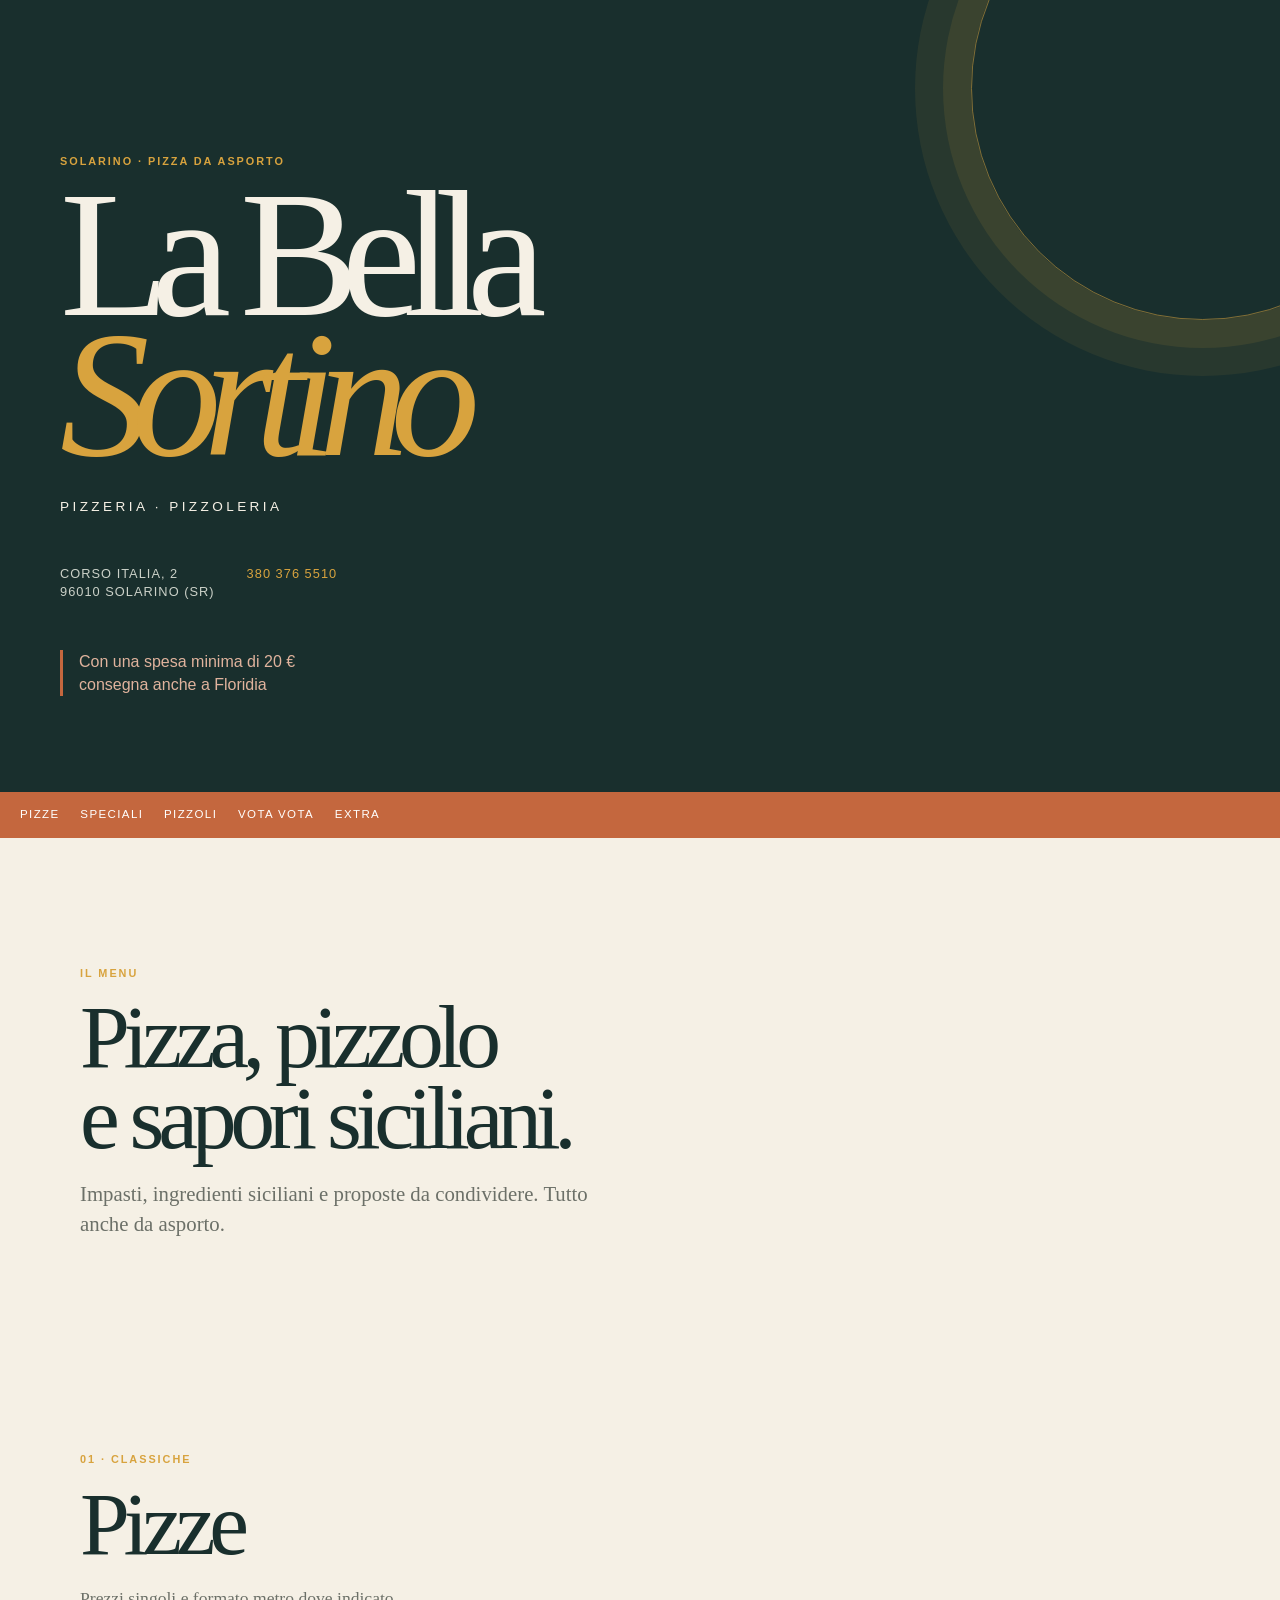
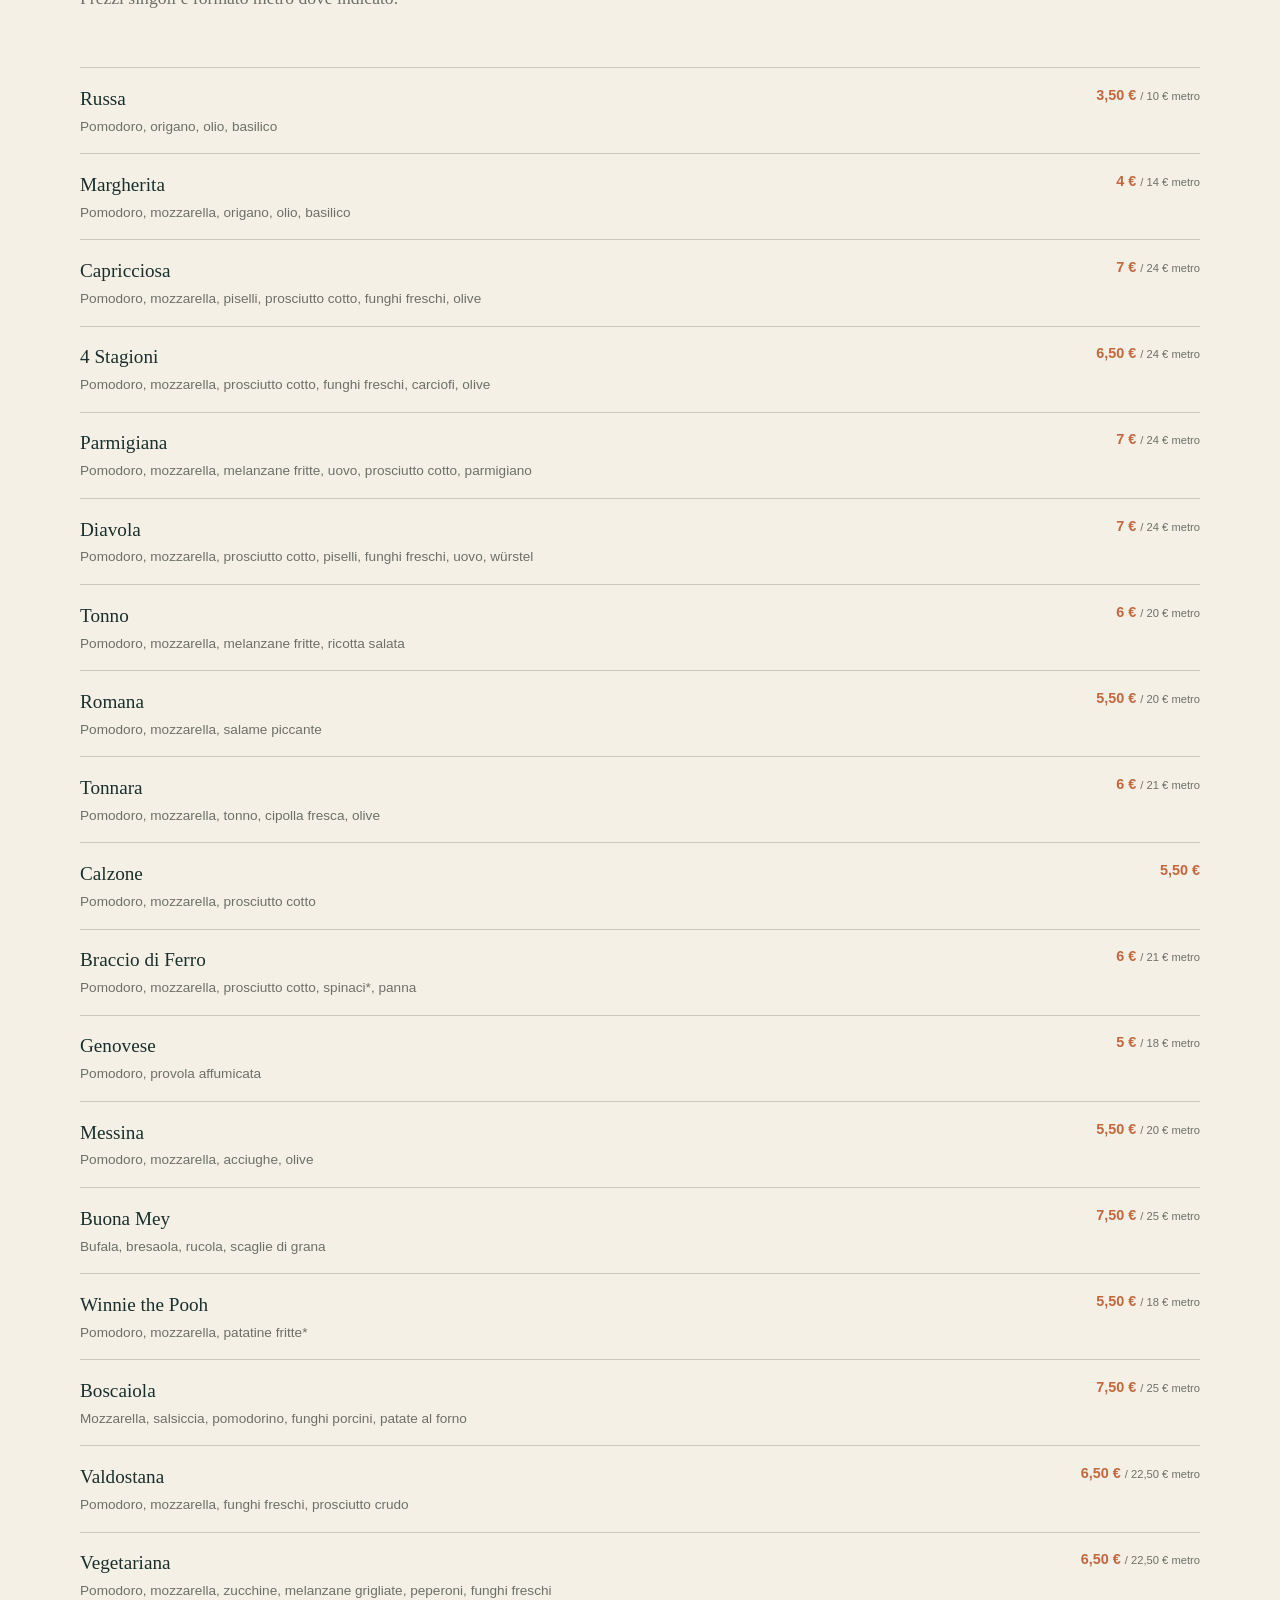
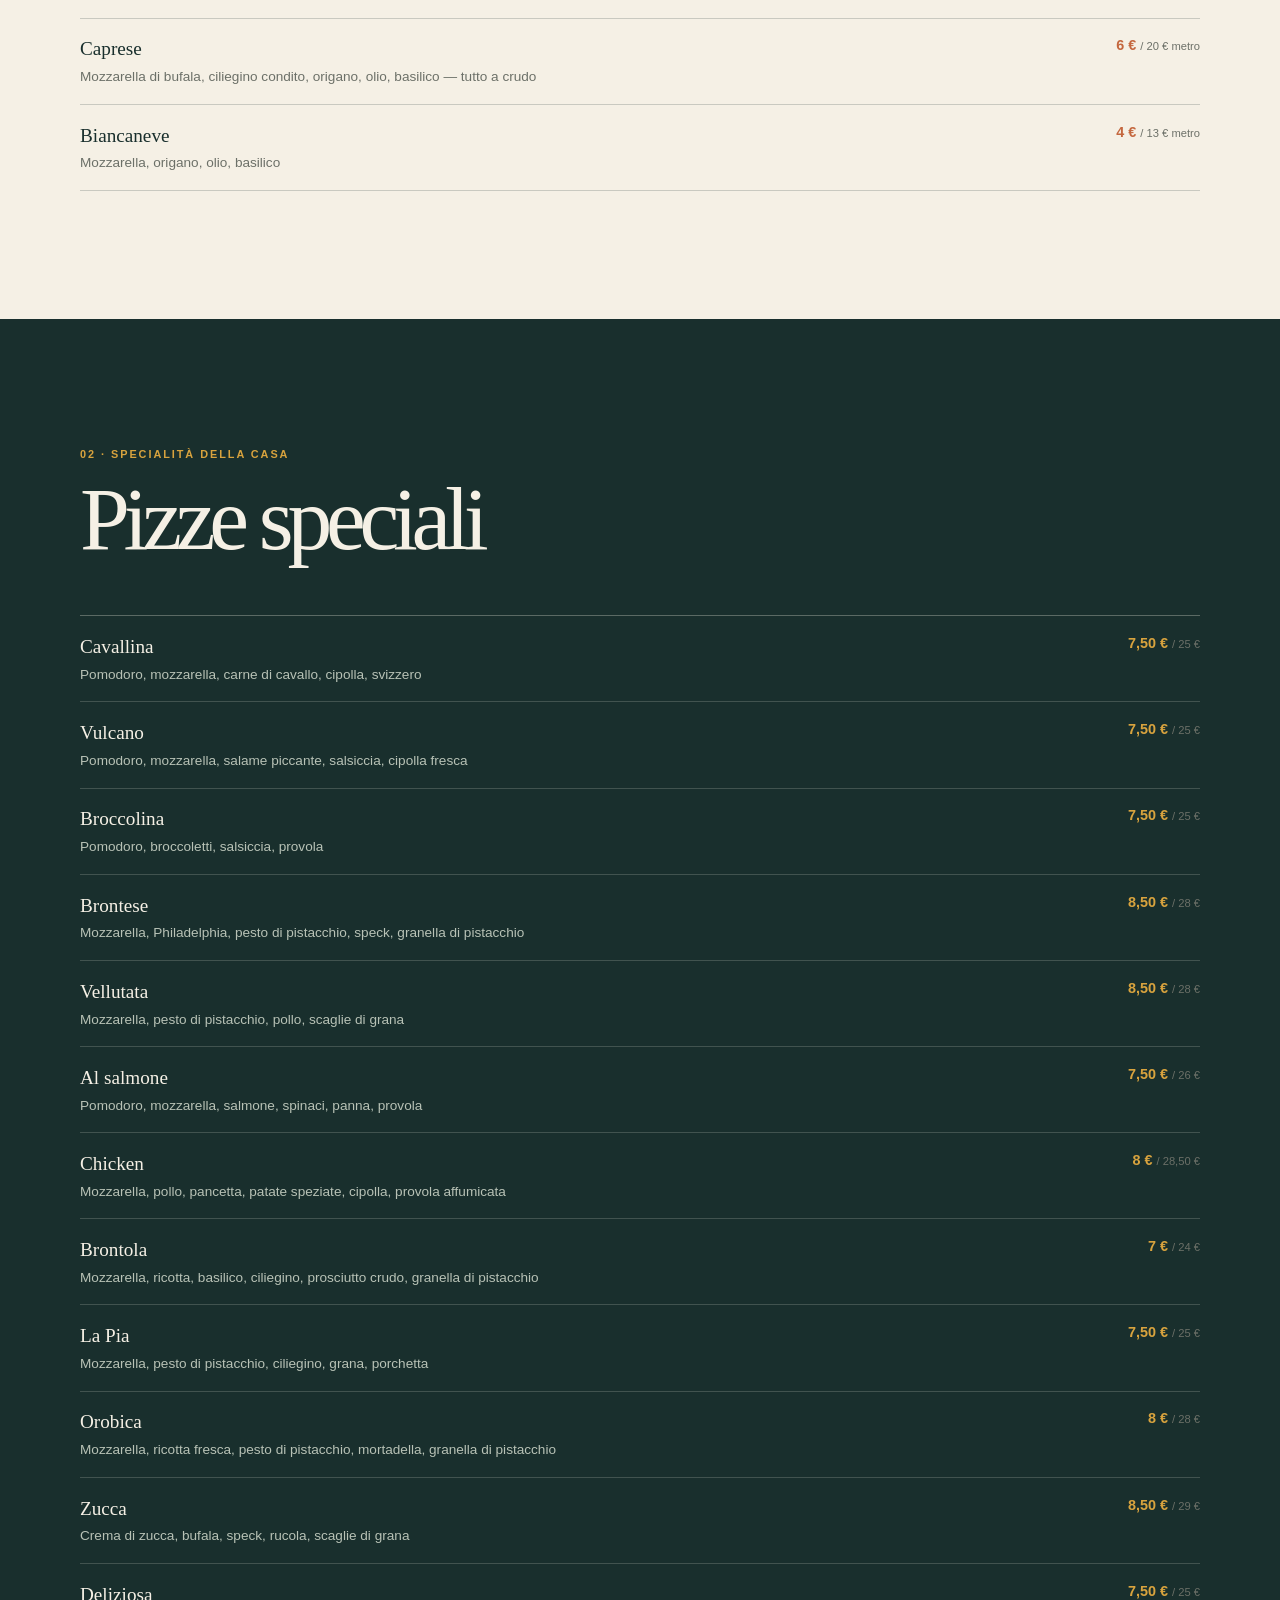
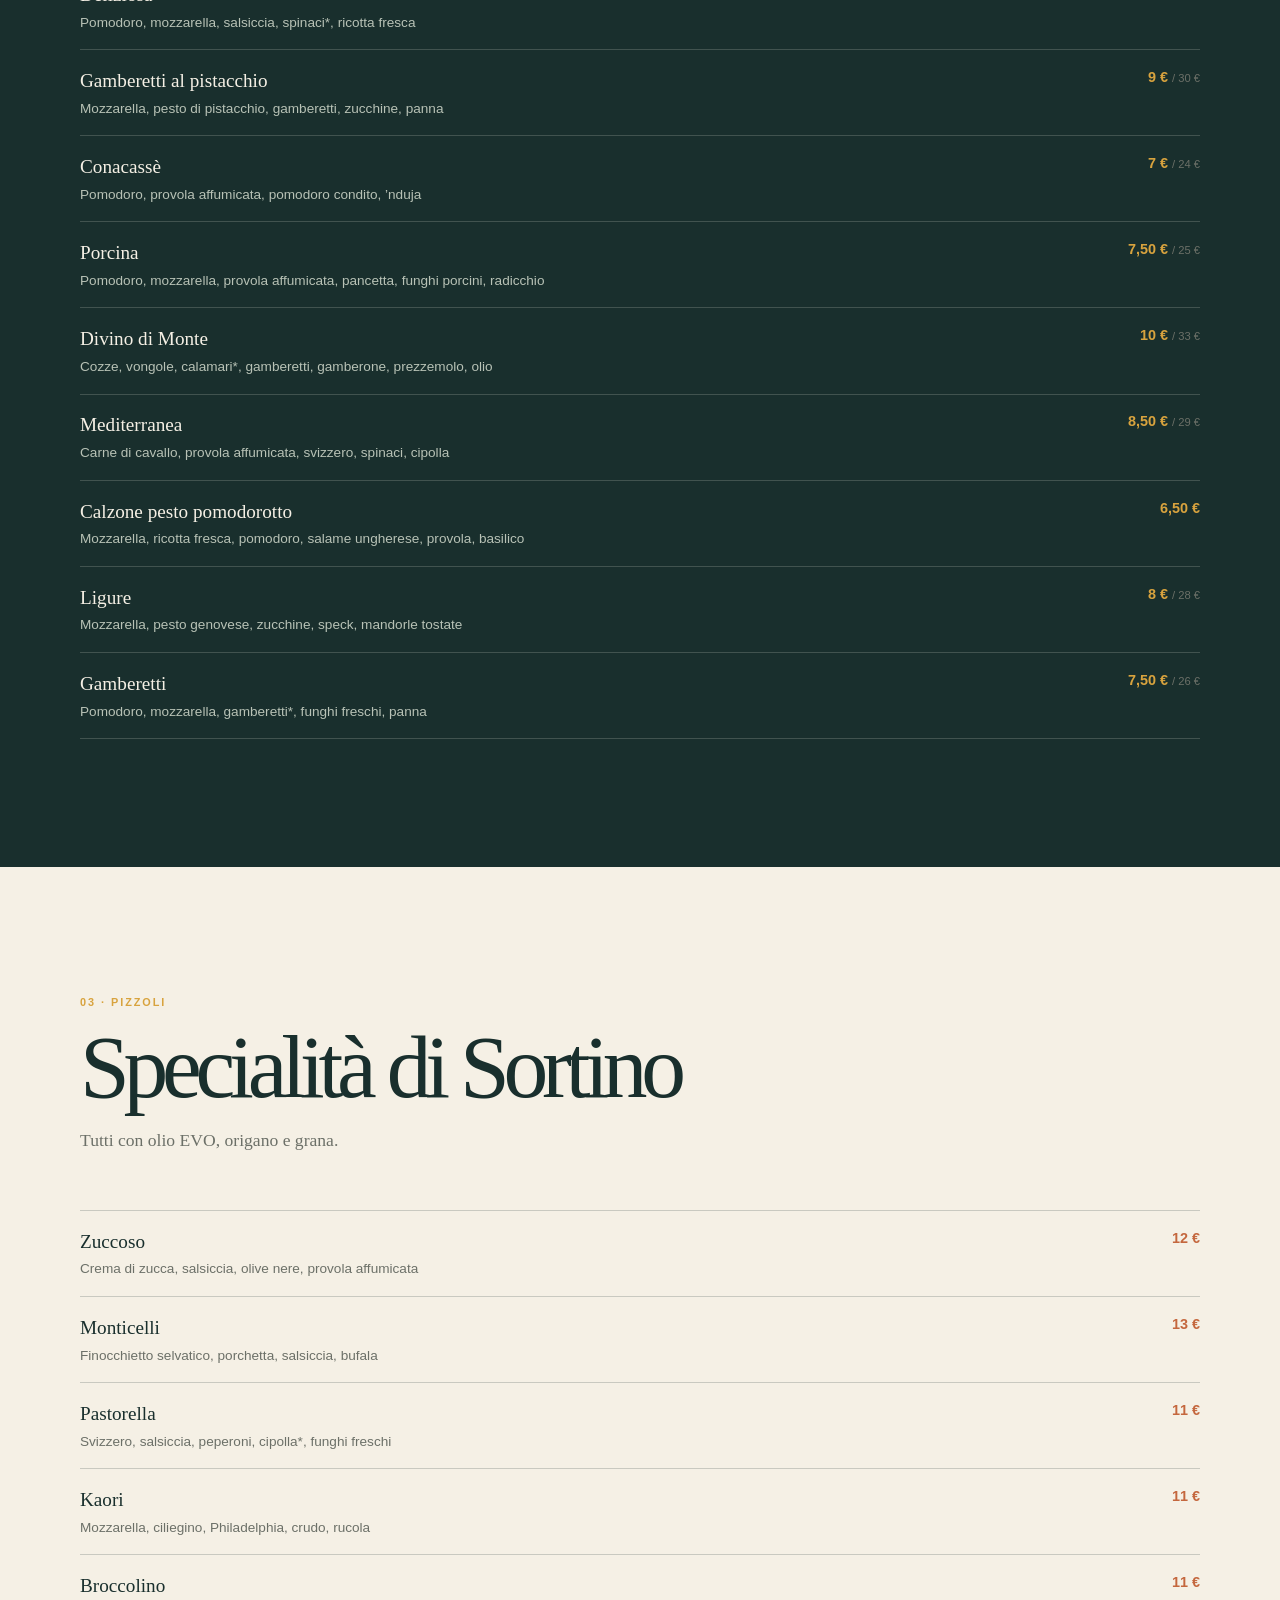
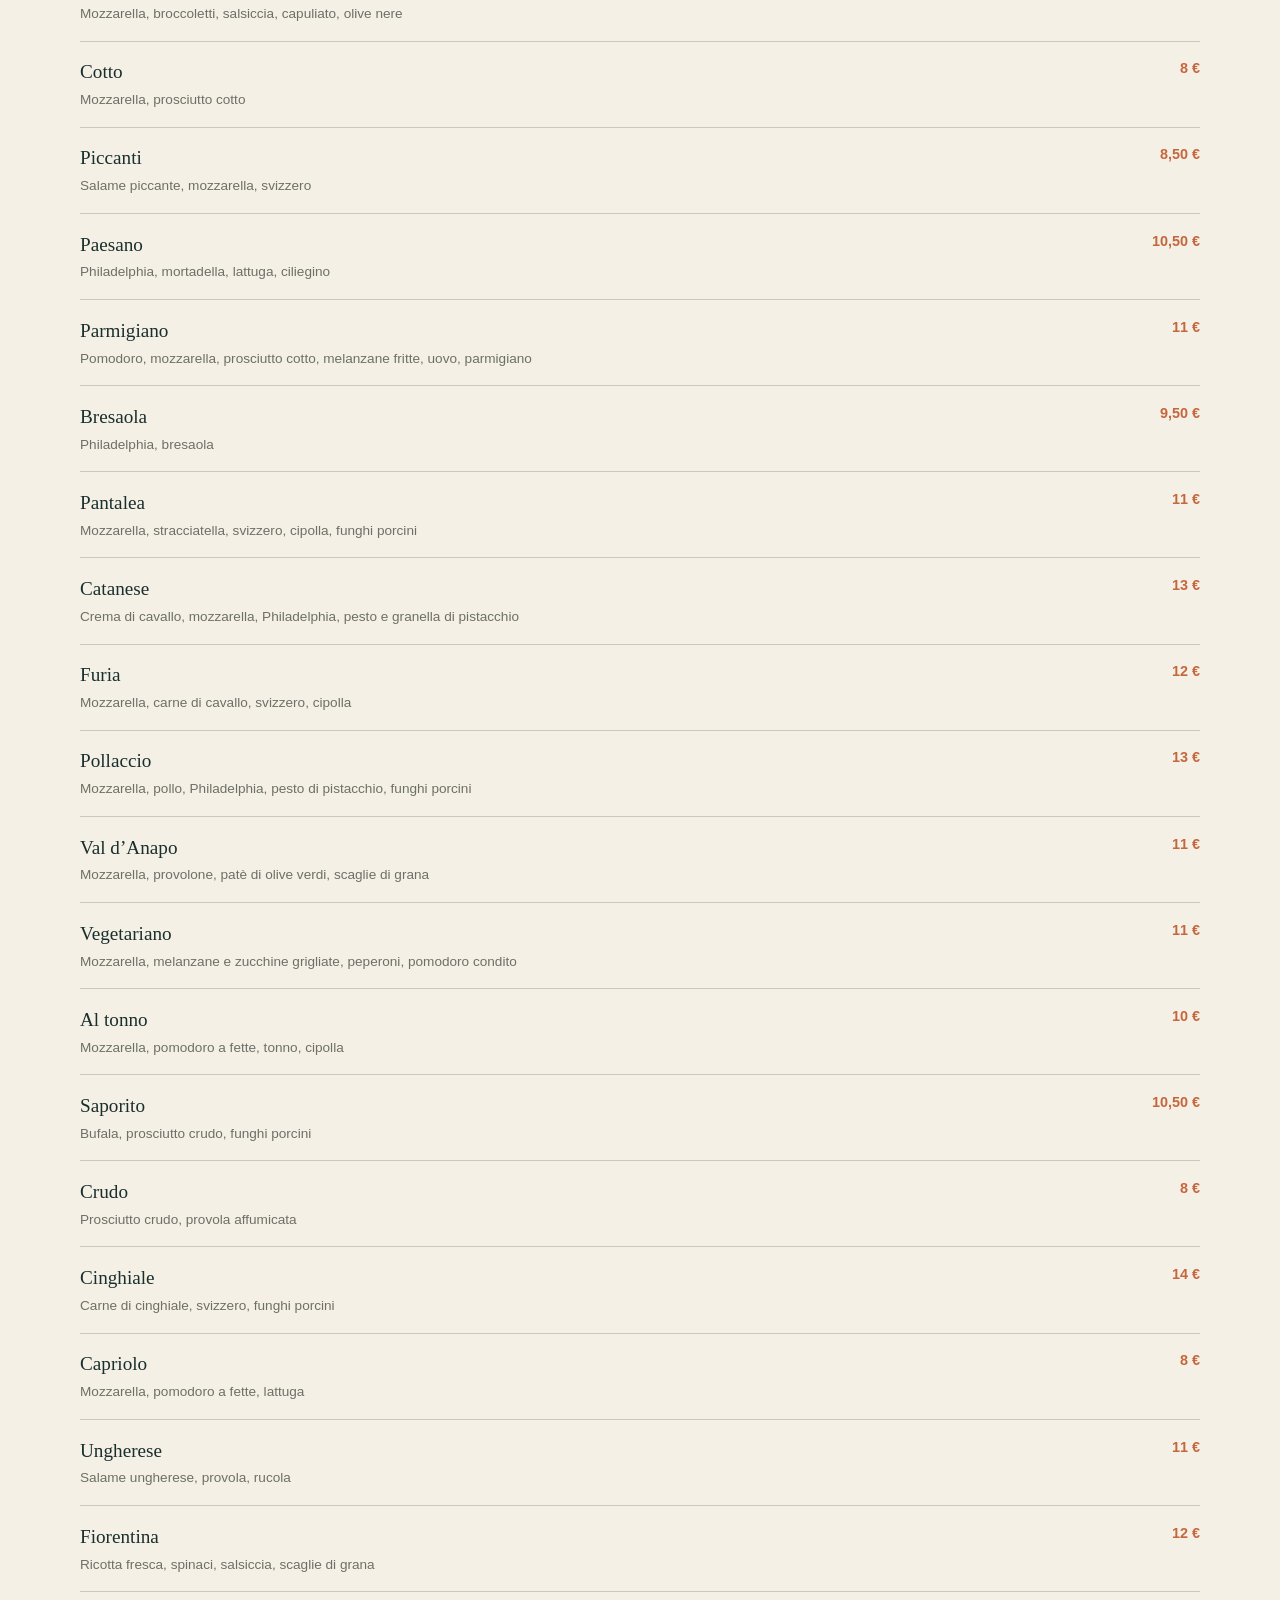
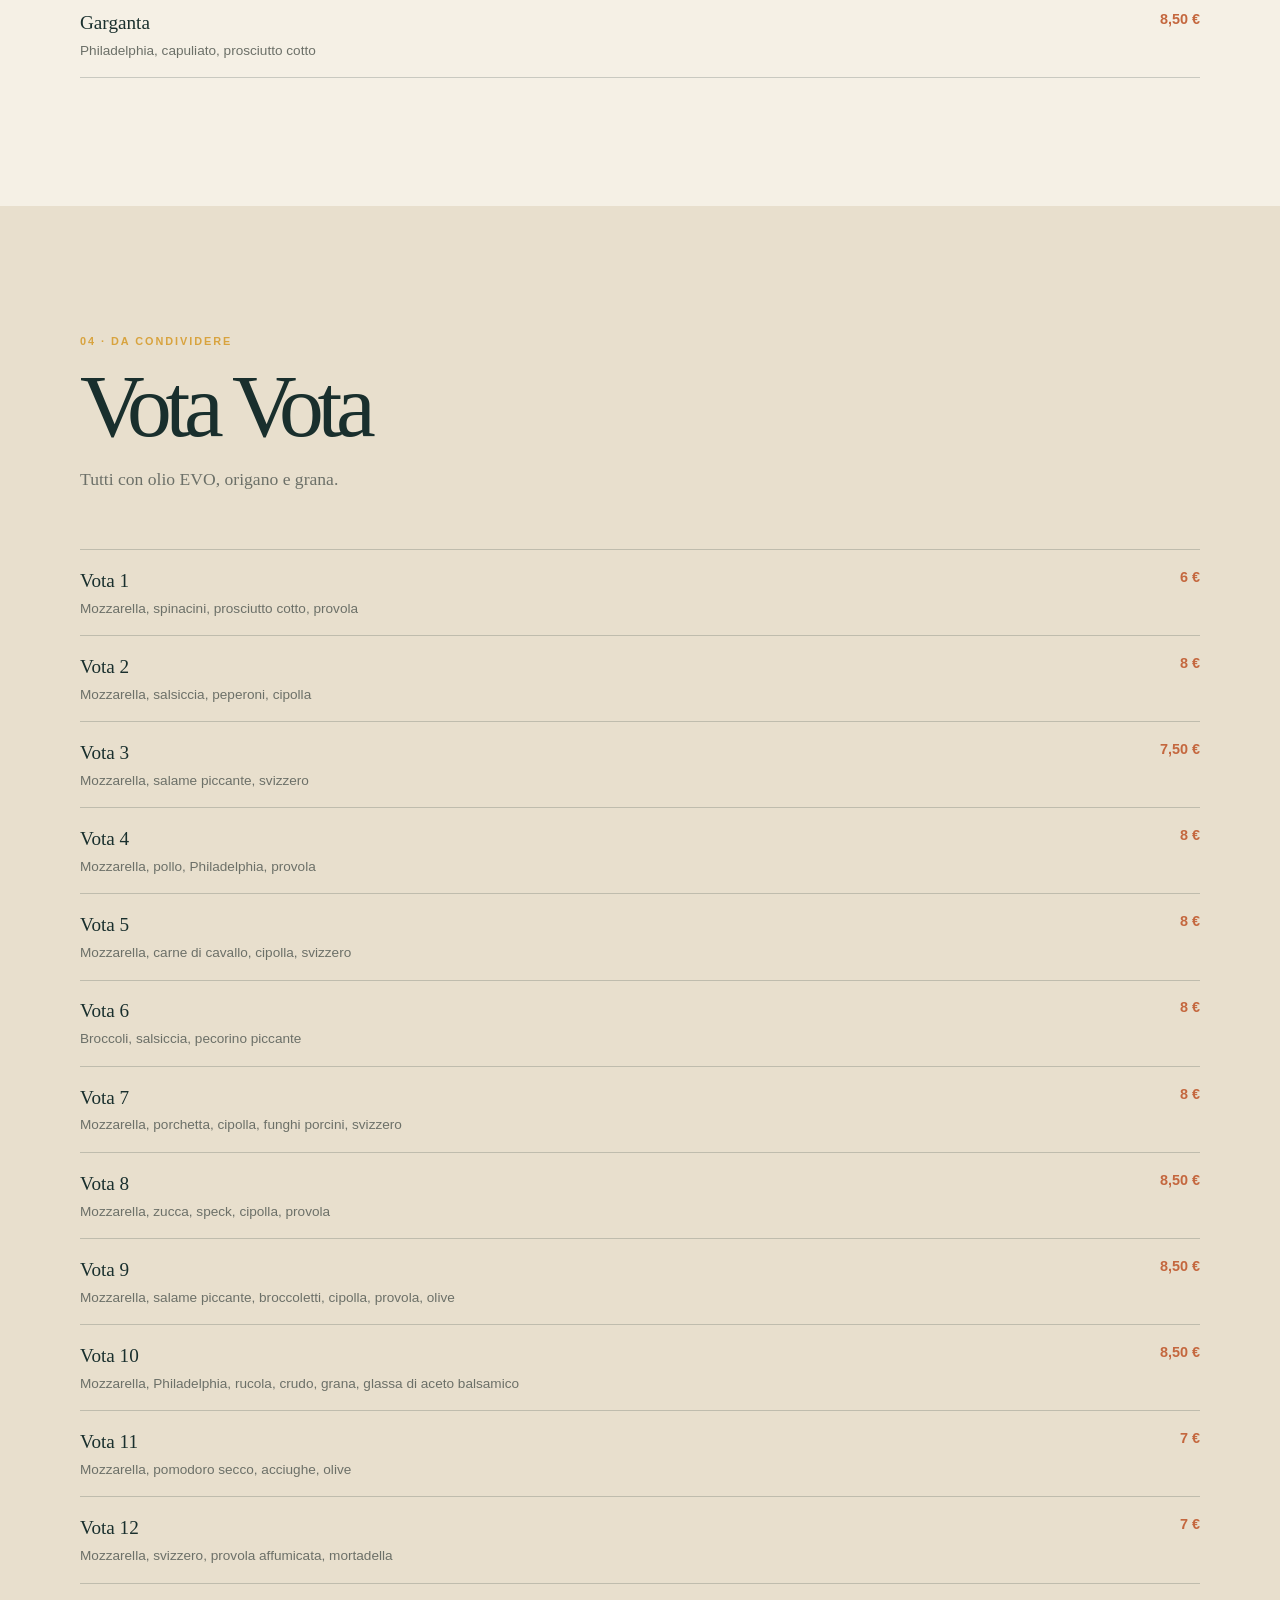
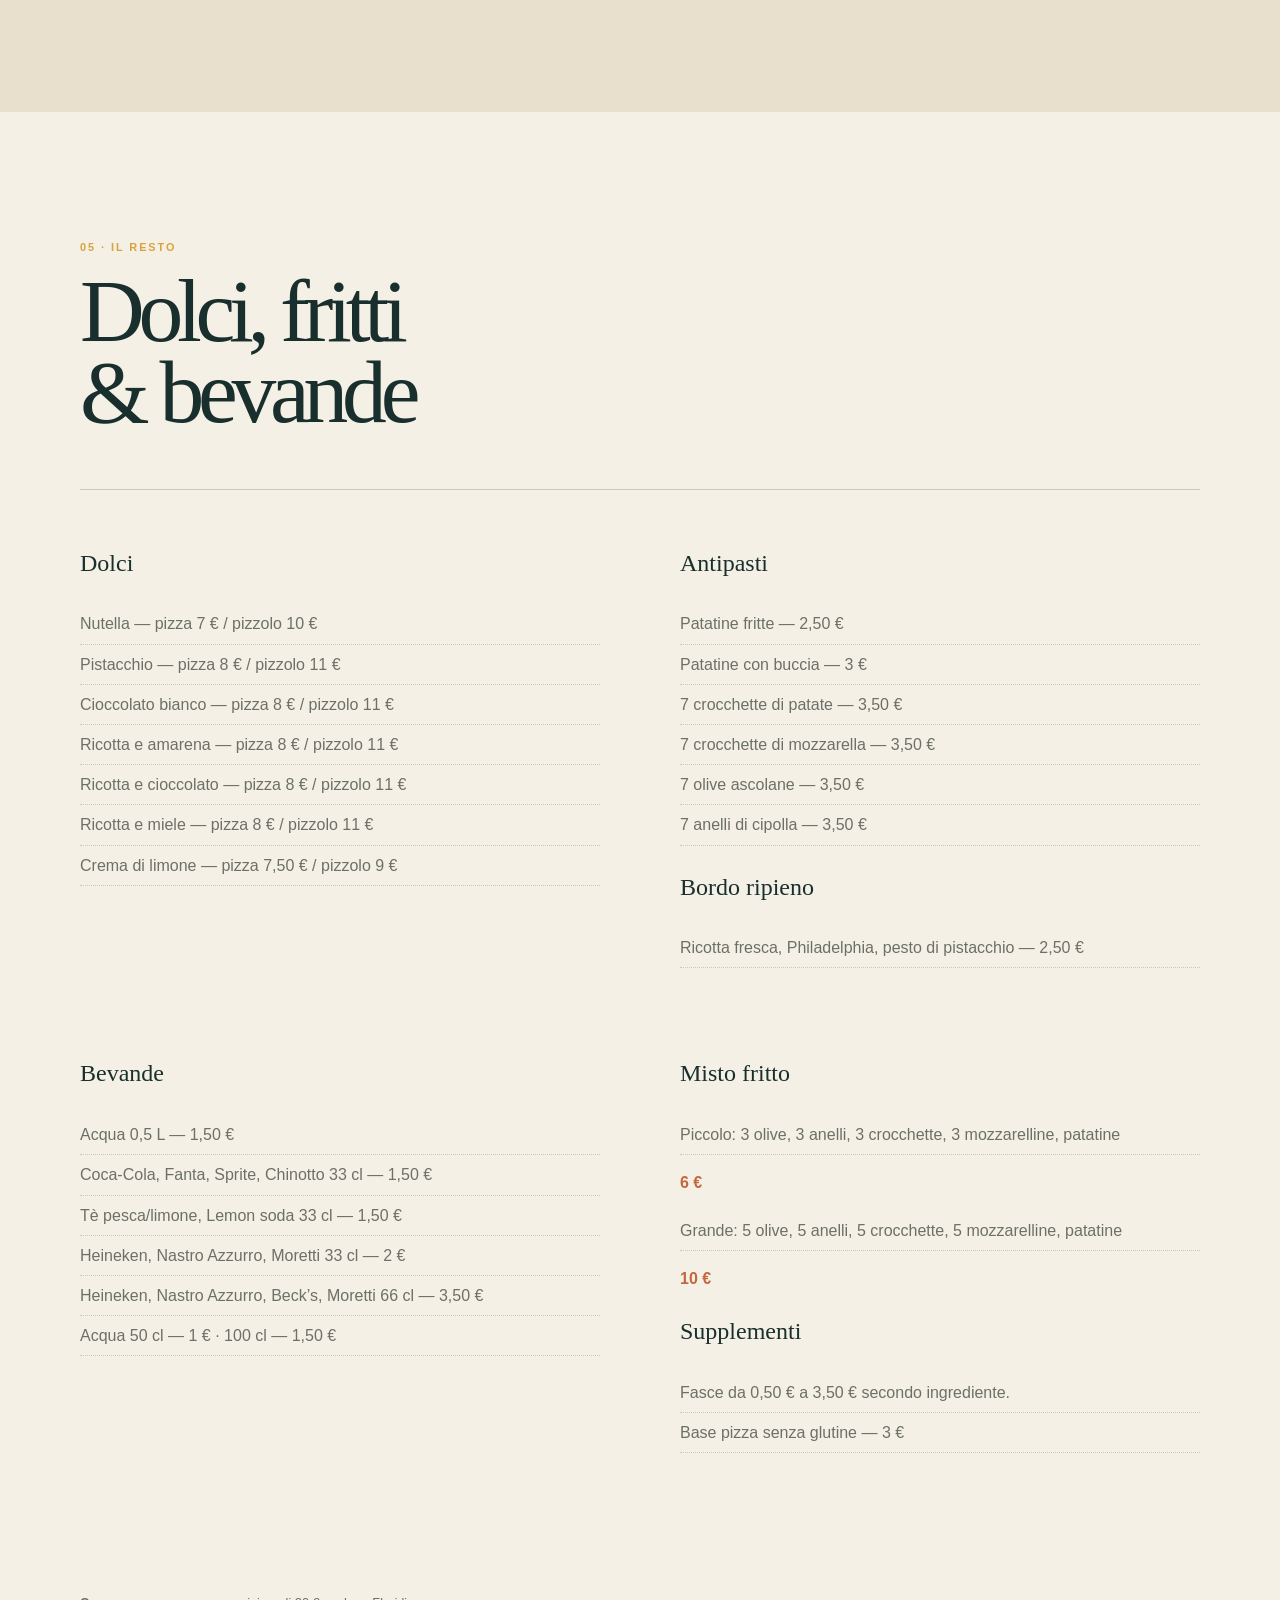
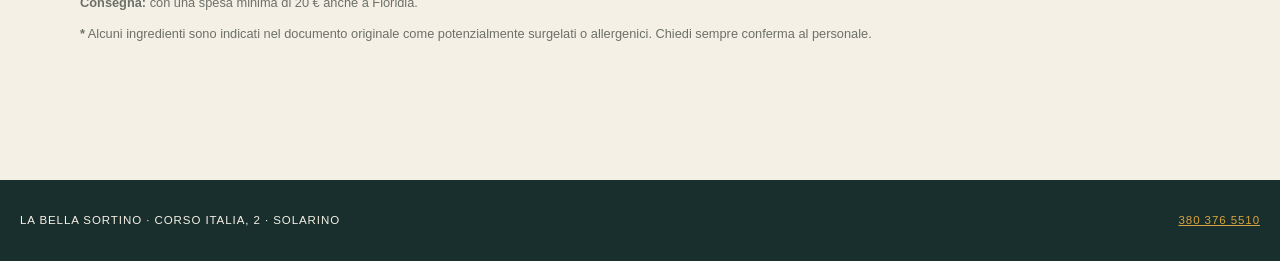
==== commit b17cb990: "Fix La Bella Sortino copy and remove Vanity references" ====
--- a/la-bella-sortino/index.html
+++ b/la-bella-sortino/index.html
@@ -11,7 +11,7 @@
 <header class="hero"><div class="hero__inner"><p class="kicker">Solarino · Pizza da asporto</p><h1>La Bella<br><em>Sortino</em></h1><p class="tagline">Pizzeria · Pizzoleria</p><div class="meta"><span>Corso Italia, 2<br>96010 Solarino (SR)</span><a href="tel:+393803765510">380 376 5510</a></div><p class="delivery">Con una spesa minima di 20 €<br>consegna anche a Floridia</p></div></header>
 <nav class="nav" aria-label="Sezioni del menu"><a href="#pizze">Pizze</a><a href="#speciali">Speciali</a><a href="#pizzoli">Pizzoli</a><a href="#vota">Vota Vota</a><a href="#extra">Extra</a></nav>
 <main>
-<section class="section intro"><p class="kicker">Il menu</p><h2>Il gusto di Sortino,<br>in versione Vanity.</h2><p>Impasti, ingredienti siciliani e proposte da condividere. Tutto anche da asporto.</p></section>
+<section class="section intro"><p class="kicker">Il menu</p><h2>Pizza, pizzolo<br>e sapori siciliani.</h2><p>Impasti, ingredienti siciliani e proposte da condividere. Tutto anche da asporto.</p></section>
 <section class="section" id="pizze"><div class="section-head"><p class="kicker">01 · Classiche</p><h2>Pizze</h2><p>Prezzi singoli e formato metro dove indicato.</p></div><div class="menu-list">
 <article><div><h3>Russa</h3><p>Pomodoro, origano, olio, basilico</p></div><strong>3,50 € <small>/ 10 € metro</small></strong></article>
 <article><div><h3>Margherita</h3><p>Pomodoro, mozzarella, origano, olio, basilico</p></div><strong>4 € <small>/ 14 € metro</small></strong></article>
@@ -34,9 +34,9 @@
 <article><div><h3>Caprese</h3><p>Mozzarella di bufala, ciliegino condito, origano, olio, basilico — tutto a crudo</p></div><strong>6 € <small>/ 20 € metro</small></strong></article>
 <article><div><h3>Biancaneve</h3><p>Mozzarella, origano, olio, basilico</p></div><strong>4 € <small>/ 13 € metro</small></strong></article>
 </div></section>
-<section class="section section--dark" id="speciali"><div class="section-head"><p class="kicker">02 · Firma della casa</p><h2>Pizze speciali</h2></div><div class="menu-list">
+<section class="section section--dark" id="speciali"><div class="section-head"><p class="kicker">02 · Specialità della casa</p><h2>Pizze speciali</h2></div><div class="menu-list">
 <article><div><h3>Cavallina</h3><p>Pomodoro, mozzarella, carne di cavallo, cipolla, svizzero</p></div><strong>7,50 € <small>/ 25 €</small></strong></article><article><div><h3>Vulcano</h3><p>Pomodoro, mozzarella, salame piccante, salsiccia, cipolla fresca</p></div><strong>7,50 € <small>/ 25 €</small></strong></article><article><div><h3>Broccolina</h3><p>Pomodoro, broccoletti, salsiccia, provola</p></div><strong>7,50 € <small>/ 25 €</small></strong></article><article><div><h3>Brontese</h3><p>Mozzarella, Philadelphia, pesto di pistacchio, speck, granella di pistacchio</p></div><strong>8,50 € <small>/ 28 €</small></strong></article><article><div><h3>Vellutata</h3><p>Mozzarella, pesto di pistacchio, pollo, scaglie di grana</p></div><strong>8,50 € <small>/ 28 €</small></strong></article><article><div><h3>Al salmone</h3><p>Pomodoro, mozzarella, salmone, spinaci, panna, provola</p></div><strong>7,50 € <small>/ 26 €</small></strong></article><article><div><h3>Chicken</h3><p>Mozzarella, pollo, pancetta, patate speziate, cipolla, provola affumicata</p></div><strong>8 € <small>/ 28,50 €</small></strong></article><article><div><h3>Brontola</h3><p>Mozzarella, ricotta, basilico, ciliegino, prosciutto crudo, granella di pistacchio</p></div><strong>7 € <small>/ 24 €</small></strong></article><article><div><h3>La Pia</h3><p>Mozzarella, pesto di pistacchio, ciliegino, grana, porchetta</p></div><strong>7,50 € <small>/ 25 €</small></strong></article><article><div><h3>Orobica</h3><p>Mozzarella, ricotta fresca, pesto di pistacchio, mortadella, granella di pistacchio</p></div><strong>8 € <small>/ 28 €</small></strong></article><article><div><h3>Zucca</h3><p>Crema di zucca, bufala, speck, rucola, scaglie di grana</p></div><strong>8,50 € <small>/ 29 €</small></strong></article><article><div><h3>Deliziosa</h3><p>Pomodoro, mozzarella, salsiccia, spinaci*, ricotta fresca</p></div><strong>7,50 € <small>/ 25 €</small></strong></article><article><div><h3>Gamberetti al pistacchio</h3><p>Mozzarella, pesto di pistacchio, gamberetti, zucchine, panna</p></div><strong>9 € <small>/ 30 €</small></strong></article><article><div><h3>Conacassè</h3><p>Pomodoro, provola affumicata, pomodoro condito, ’nduja</p></div><strong>7 € <small>/ 24 €</small></strong></article><article><div><h3>Porcina</h3><p>Pomodoro, mozzarella, provola affumicata, pancetta, funghi porcini, radicchio</p></div><strong>7,50 € <small>/ 25 €</small></strong></article><article><div><h3>Divino di Monte</h3><p>Cozze, vongole, calamari*, gamberetti, gamberone, prezzemolo, olio</p></div><strong>10 € <small>/ 33 €</small></strong></article><article><div><h3>Mediterranea</h3><p>Carne di cavallo, provola affumicata, svizzero, spinaci, cipolla</p></div><strong>8,50 € <small>/ 29 €</small></strong></article><article><div><h3>Calzone pesto pomodorotto</h3><p>Mozzarella, ricotta fresca, pomodoro, salame ungherese, provola, basilico</p></div><strong>6,50 €</strong></article><article><div><h3>Ligure</h3><p>Mozzarella, pesto genovese, zucchine, speck, mandorle tostate</p></div><strong>8 € <small>/ 28 €</small></strong></article><article><div><h3>Gamberetti</h3><p>Pomodoro, mozzarella, gamberetti*, funghi freschi, panna</p></div><strong>7,50 € <small>/ 26 €</small></strong></article></div></section>
-<section class="section" id="pizzoli"><div class="section-head"><p class="kicker">03 · Pizzoli</p><h2>Ripieni di Sortino</h2><p>Tutti con olio EVO, origano e grana.</p></div><div class="menu-list menu-list--columns">
+<section class="section" id="pizzoli"><div class="section-head"><p class="kicker">03 · Pizzoli</p><h2>Specialità di Sortino</h2><p>Tutti con olio EVO, origano e grana.</p></div><div class="menu-list menu-list--columns">
 <article><div><h3>Zuccoso</h3><p>Crema di zucca, salsiccia, olive nere, provola affumicata</p></div><strong>12 €</strong></article><article><div><h3>Monticelli</h3><p>Finocchietto selvatico, porchetta, salsiccia, bufala</p></div><strong>13 €</strong></article><article><div><h3>Pastorella</h3><p>Svizzero, salsiccia, peperoni, cipolla*, funghi freschi</p></div><strong>11 €</strong></article><article><div><h3>Kaori</h3><p>Mozzarella, ciliegino, Philadelphia, crudo, rucola</p></div><strong>11 €</strong></article><article><div><h3>Broccolino</h3><p>Mozzarella, broccoletti, salsiccia, capuliato, olive nere</p></div><strong>11 €</strong></article><article><div><h3>Cotto</h3><p>Mozzarella, prosciutto cotto</p></div><strong>8 €</strong></article><article><div><h3>Piccanti</h3><p>Salame piccante, mozzarella, svizzero</p></div><strong>8,50 €</strong></article><article><div><h3>Paesano</h3><p>Philadelphia, mortadella, lattuga, ciliegino</p></div><strong>10,50 €</strong></article><article><div><h3>Parmigiano</h3><p>Pomodoro, mozzarella, prosciutto cotto, melanzane fritte, uovo, parmigiano</p></div><strong>11 €</strong></article><article><div><h3>Bresaola</h3><p>Philadelphia, bresaola</p></div><strong>9,50 €</strong></article><article><div><h3>Pantalea</h3><p>Mozzarella, stracciatella, svizzero, cipolla, funghi porcini</p></div><strong>11 €</strong></article><article><div><h3>Catanese</h3><p>Crema di cavallo, mozzarella, Philadelphia, pesto e granella di pistacchio</p></div><strong>13 €</strong></article><article><div><h3>Furia</h3><p>Mozzarella, carne di cavallo, svizzero, cipolla</p></div><strong>12 €</strong></article><article><div><h3>Pollaccio</h3><p>Mozzarella, pollo, Philadelphia, pesto di pistacchio, funghi porcini</p></div><strong>13 €</strong></article><article><div><h3>Val d’Anapo</h3><p>Mozzarella, provolone, patè di olive verdi, scaglie di grana</p></div><strong>11 €</strong></article><article><div><h3>Vegetariano</h3><p>Mozzarella, melanzane e zucchine grigliate, peperoni, pomodoro condito</p></div><strong>11 €</strong></article><article><div><h3>Al tonno</h3><p>Mozzarella, pomodoro a fette, tonno, cipolla</p></div><strong>10 €</strong></article><article><div><h3>Saporito</h3><p>Bufala, prosciutto crudo, funghi porcini</p></div><strong>10,50 €</strong></article><article><div><h3>Crudo</h3><p>Prosciutto crudo, provola affumicata</p></div><strong>8 €</strong></article><article><div><h3>Cinghiale</h3><p>Carne di cinghiale, svizzero, funghi porcini</p></div><strong>14 €</strong></article><article><div><h3>Capriolo</h3><p>Mozzarella, pomodoro a fette, lattuga</p></div><strong>8 €</strong></article><article><div><h3>Ungherese</h3><p>Salame ungherese, provola, rucola</p></div><strong>11 €</strong></article><article><div><h3>Fiorentina</h3><p>Ricotta fresca, spinaci, salsiccia, scaglie di grana</p></div><strong>12 €</strong></article><article><div><h3>Garganta</h3><p>Philadelphia, capuliato, prosciutto cotto</p></div><strong>8,50 €</strong></article></div></section>
 <section class="section section--accent" id="vota"><div class="section-head"><p class="kicker">04 · Da condividere</p><h2>Vota Vota</h2><p>Tutti con olio EVO, origano e grana.</p></div><div class="menu-list"> <article><div><h3>Vota 1</h3><p>Mozzarella, spinacini, prosciutto cotto, provola</p></div><strong>6 €</strong></article><article><div><h3>Vota 2</h3><p>Mozzarella, salsiccia, peperoni, cipolla</p></div><strong>8 €</strong></article><article><div><h3>Vota 3</h3><p>Mozzarella, salame piccante, svizzero</p></div><strong>7,50 €</strong></article><article><div><h3>Vota 4</h3><p>Mozzarella, pollo, Philadelphia, provola</p></div><strong>8 €</strong></article><article><div><h3>Vota 5</h3><p>Mozzarella, carne di cavallo, cipolla, svizzero</p></div><strong>8 €</strong></article><article><div><h3>Vota 6</h3><p>Broccoli, salsiccia, pecorino piccante</p></div><strong>8 €</strong></article><article><div><h3>Vota 7</h3><p>Mozzarella, porchetta, cipolla, funghi porcini, svizzero</p></div><strong>8 €</strong></article><article><div><h3>Vota 8</h3><p>Mozzarella, zucca, speck, cipolla, provola</p></div><strong>8,50 €</strong></article><article><div><h3>Vota 9</h3><p>Mozzarella, salame piccante, broccoletti, cipolla, provola, olive</p></div><strong>8,50 €</strong></article><article><div><h3>Vota 10</h3><p>Mozzarella, Philadelphia, rucola, crudo, grana, glassa di aceto balsamico</p></div><strong>8,50 €</strong></article><article><div><h3>Vota 11</h3><p>Mozzarella, pomodoro secco, acciughe, olive</p></div><strong>7 €</strong></article><article><div><h3>Vota 12</h3><p>Mozzarella, svizzero, provola affumicata, mortadella</p></div><strong>7 €</strong></article></div></section>
 <section class="section" id="extra"><div class="section-head"><p class="kicker">05 · Il resto</p><h2>Dolci, fritti<br>& bevande</h2></div><div class="info-grid"><div><h3>Dolci</h3><p>Nutella — pizza 7 € / pizzolo 10 €</p><p>Pistacchio — pizza 8 € / pizzolo 11 €</p><p>Cioccolato bianco — pizza 8 € / pizzolo 11 €</p><p>Ricotta e amarena — pizza 8 € / pizzolo 11 €</p><p>Ricotta e cioccolato — pizza 8 € / pizzolo 11 €</p><p>Ricotta e miele — pizza 8 € / pizzolo 11 €</p><p>Crema di limone — pizza 7,50 € / pizzolo 9 €</p></div><div><h3>Antipasti</h3><p>Patatine fritte — 2,50 €</p><p>Patatine con buccia — 3 €</p><p>7 crocchette di patate — 3,50 €</p><p>7 crocchette di mozzarella — 3,50 €</p><p>7 olive ascolane — 3,50 €</p><p>7 anelli di cipolla — 3,50 €</p><h3>Bordo ripieno</h3><p>Ricotta fresca, Philadelphia, pesto di pistacchio — 2,50 €</p></div><div><h3>Bevande</h3><p>Acqua 0,5 L — 1,50 €</p><p>Coca-Cola, Fanta, Sprite, Chinotto 33 cl — 1,50 €</p><p>Tè pesca/limone, Lemon soda 33 cl — 1,50 €</p><p>Heineken, Nastro Azzurro, Moretti 33 cl — 2 €</p><p>Heineken, Nastro Azzurro, Beck’s, Moretti 66 cl — 3,50 €</p><p>Acqua 50 cl — 1 € · 100 cl — 1,50 €</p></div><div><h3>Misto fritto</h3><p>Piccolo: 3 olive, 3 anelli, 3 crocchette, 3 mozzarelline, patatine</p><strong>6 €</strong><p>Grande: 5 olive, 5 anelli, 5 crocchette, 5 mozzarelline, patatine</p><strong>10 €</strong><h3>Supplementi</h3><p>Fasce da 0,50 € a 3,50 € secondo ingrediente.</p><p>Base pizza senza glutine — 3 €</p></div></div></section>
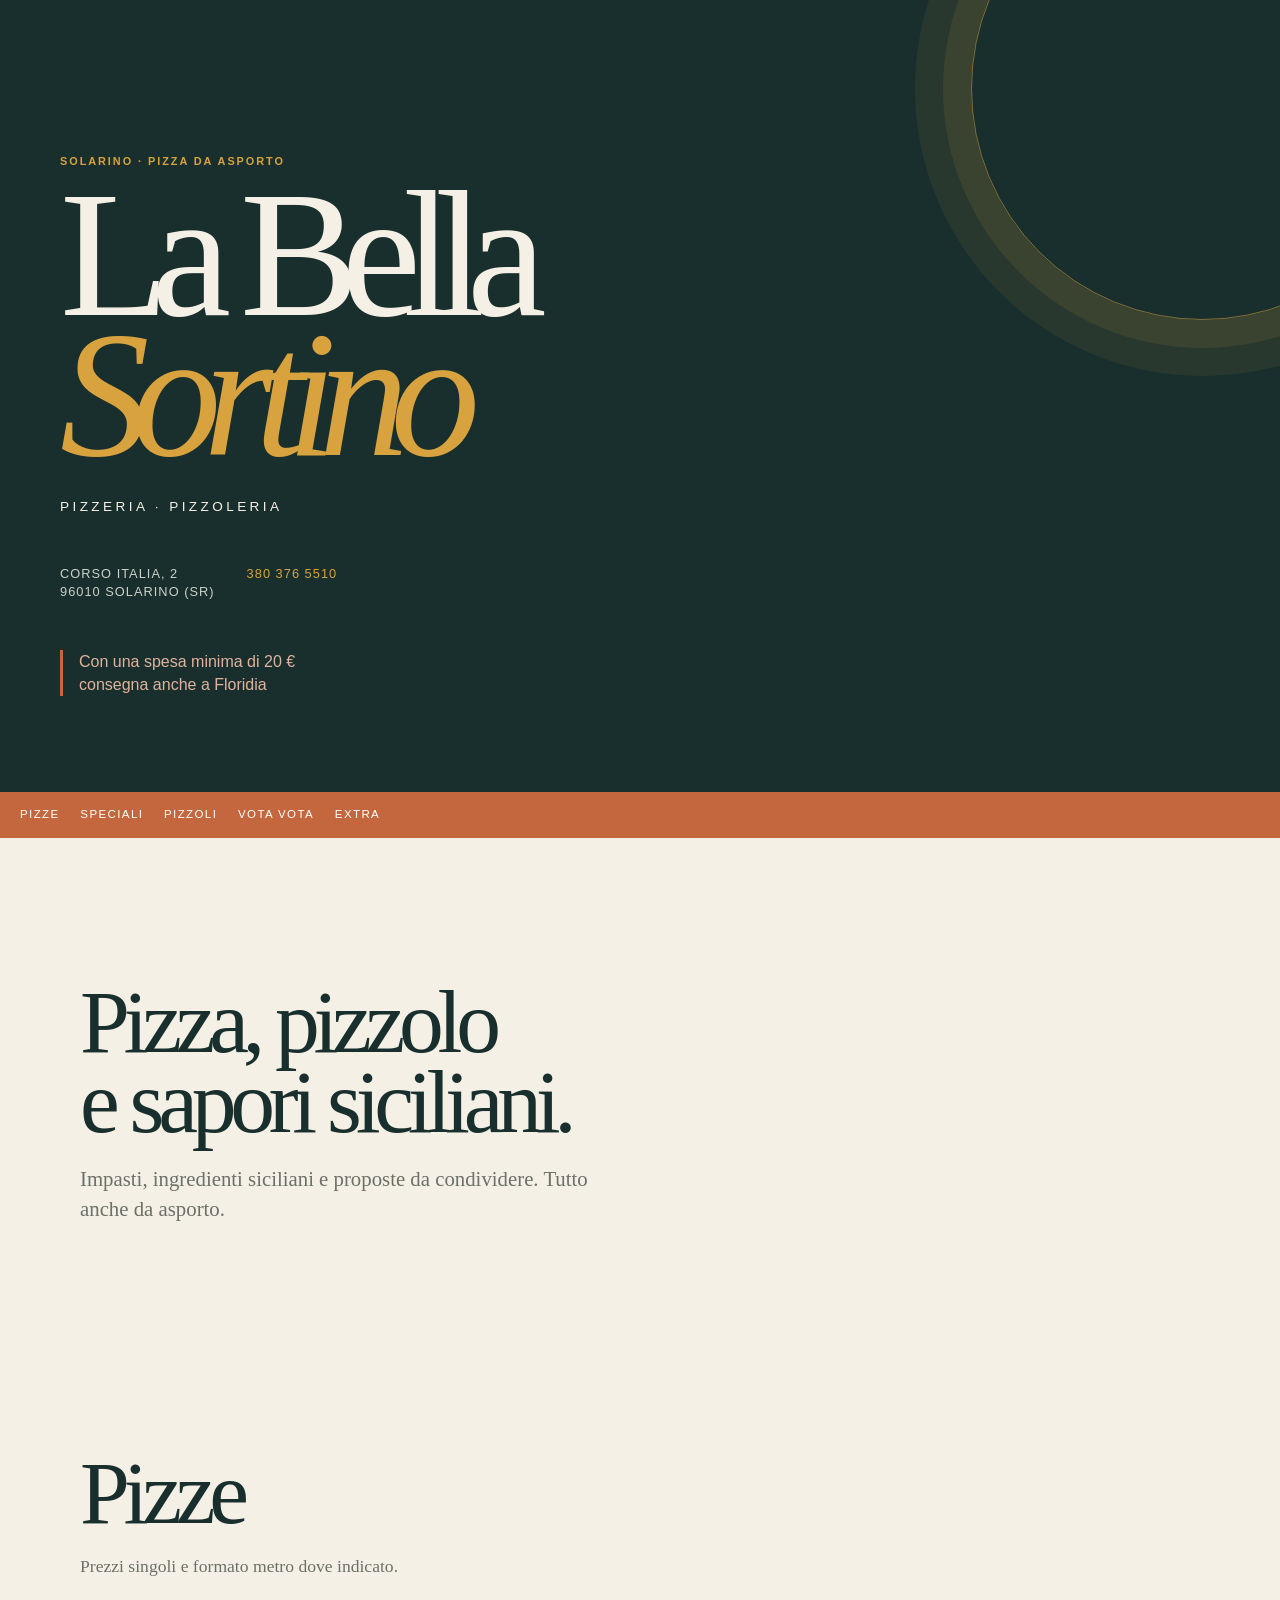
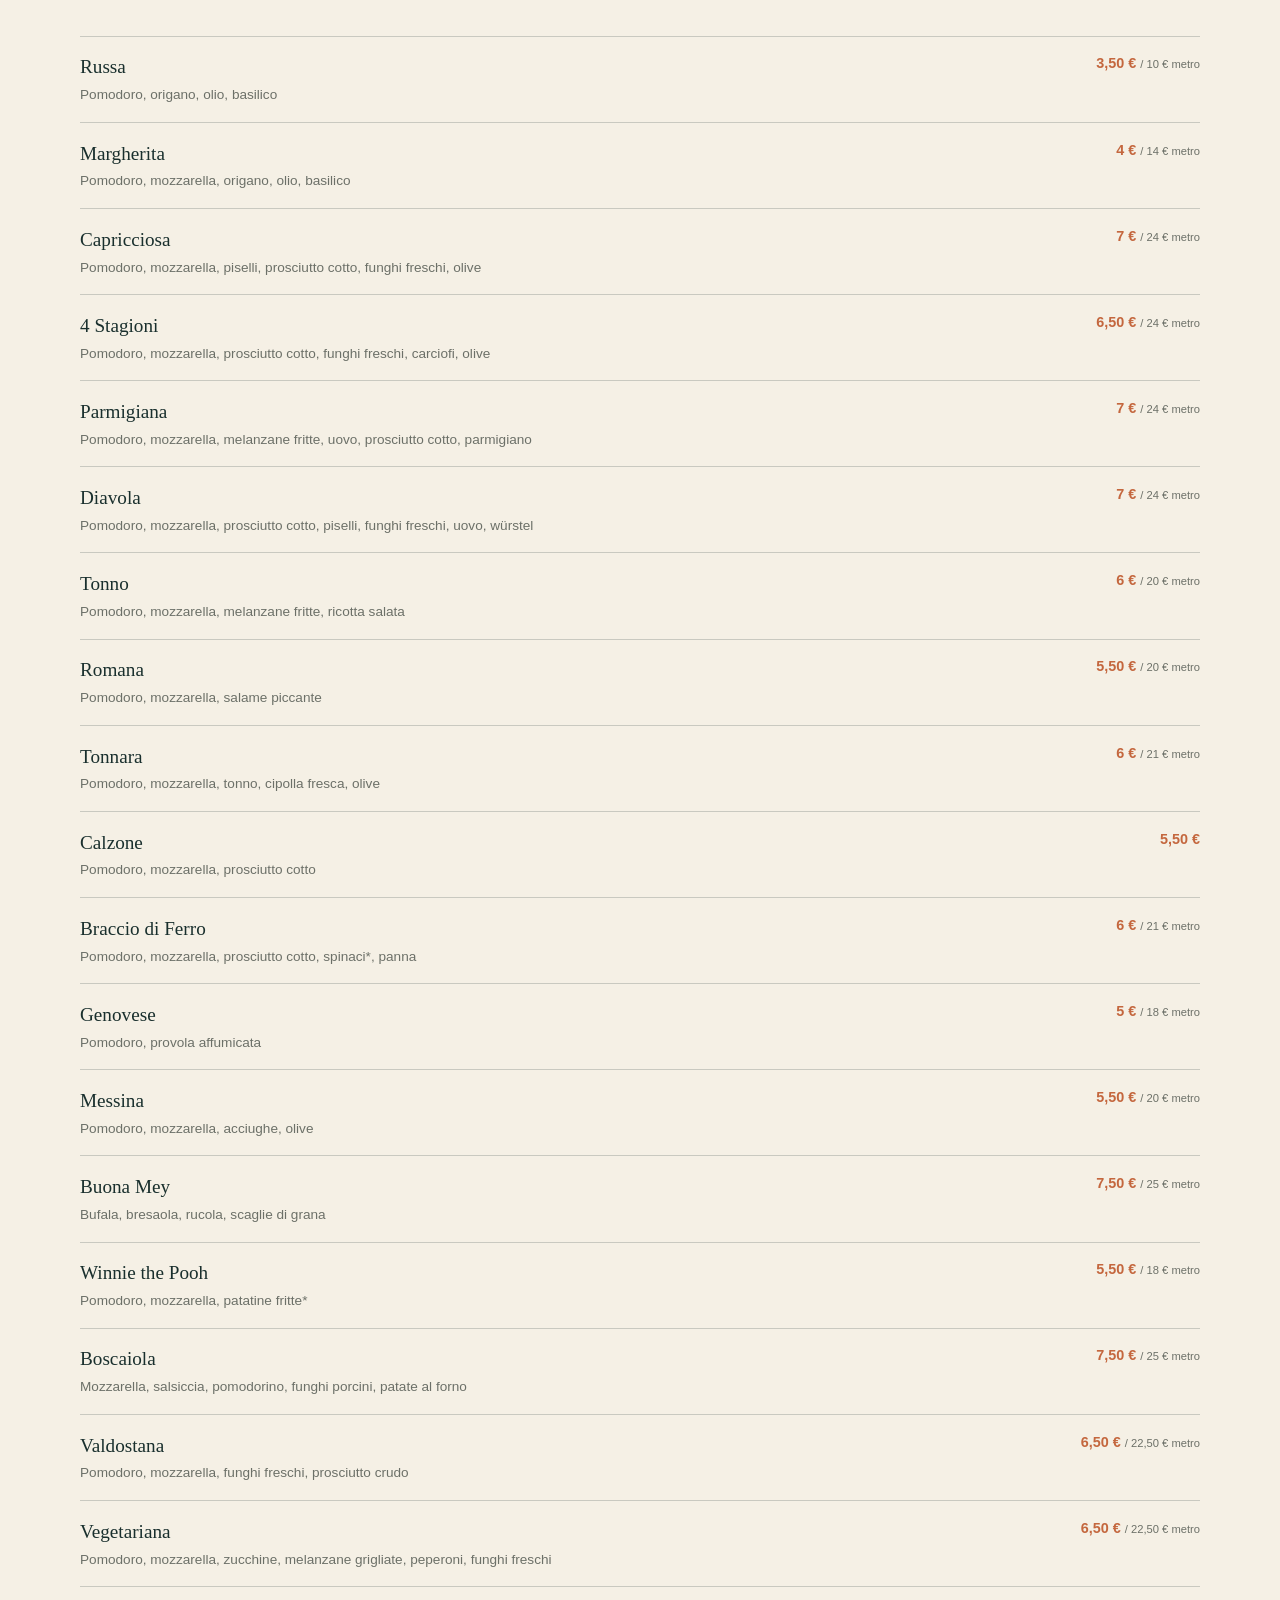
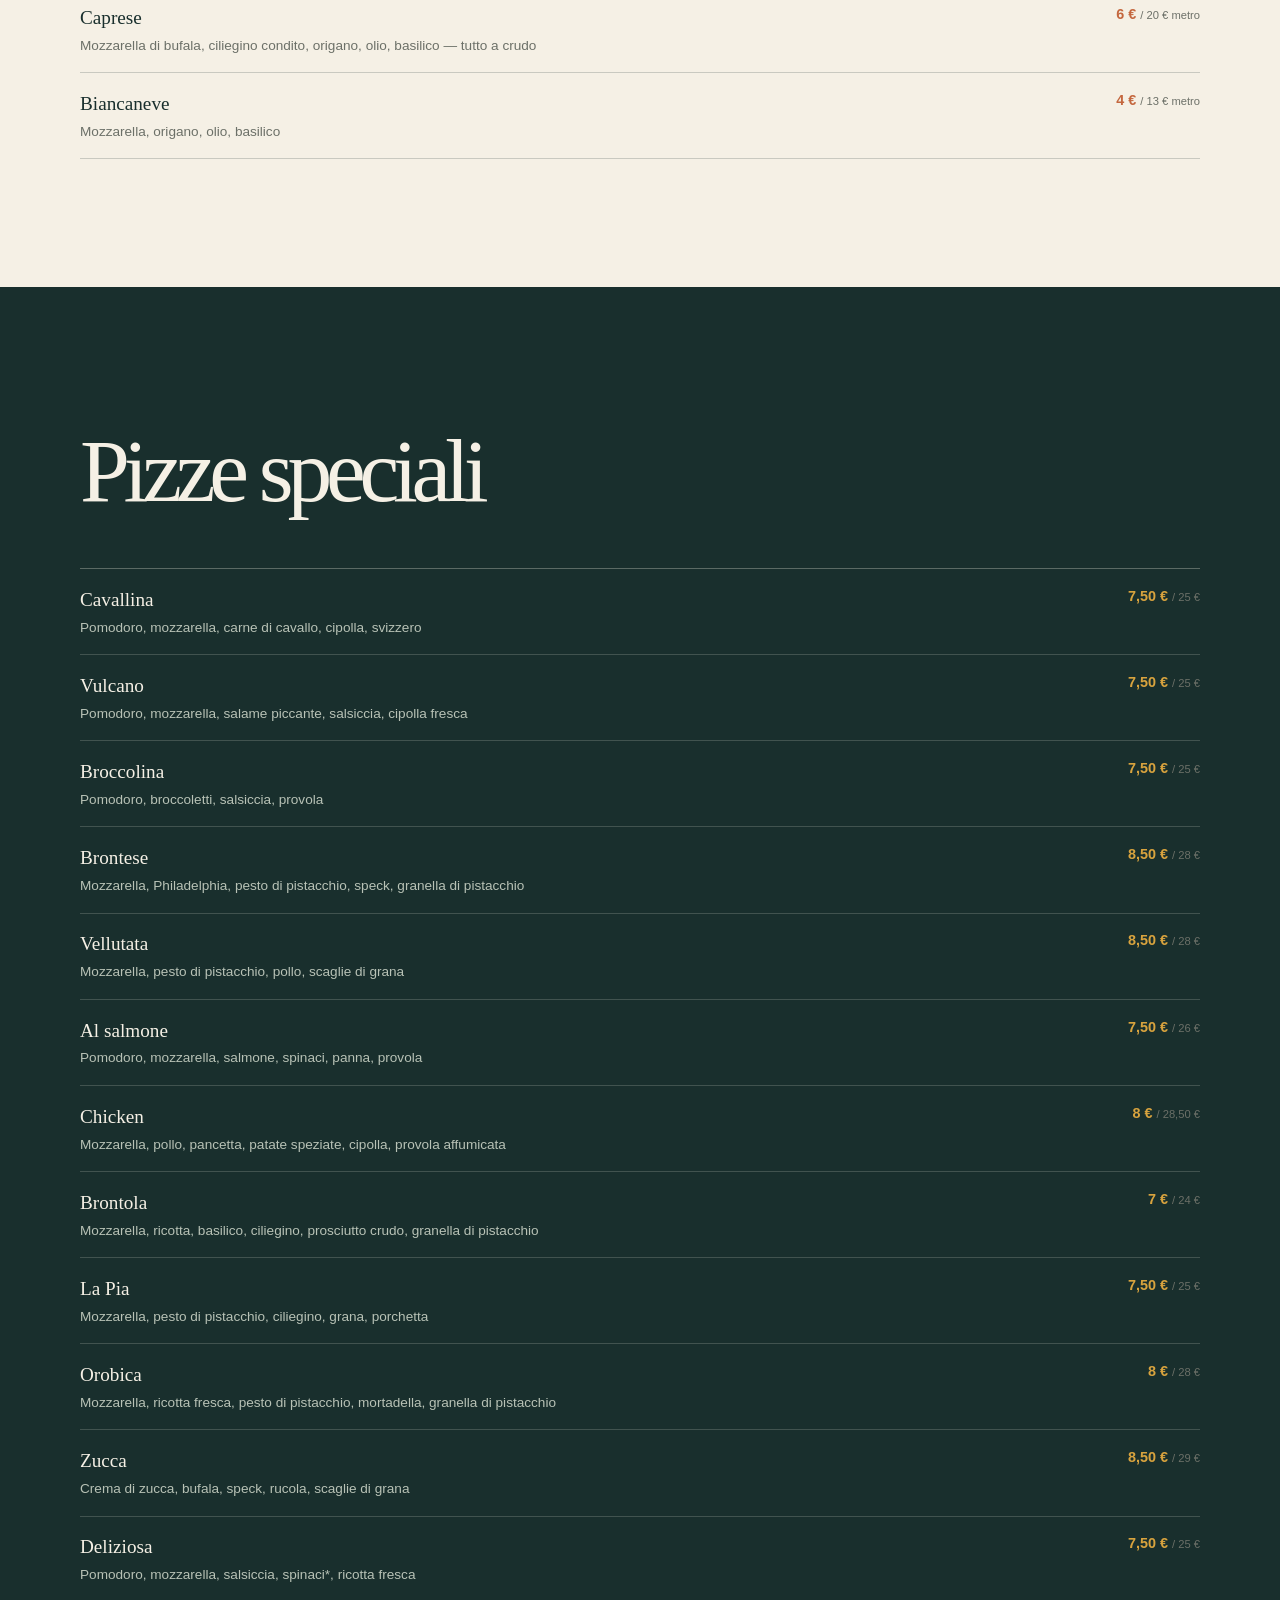
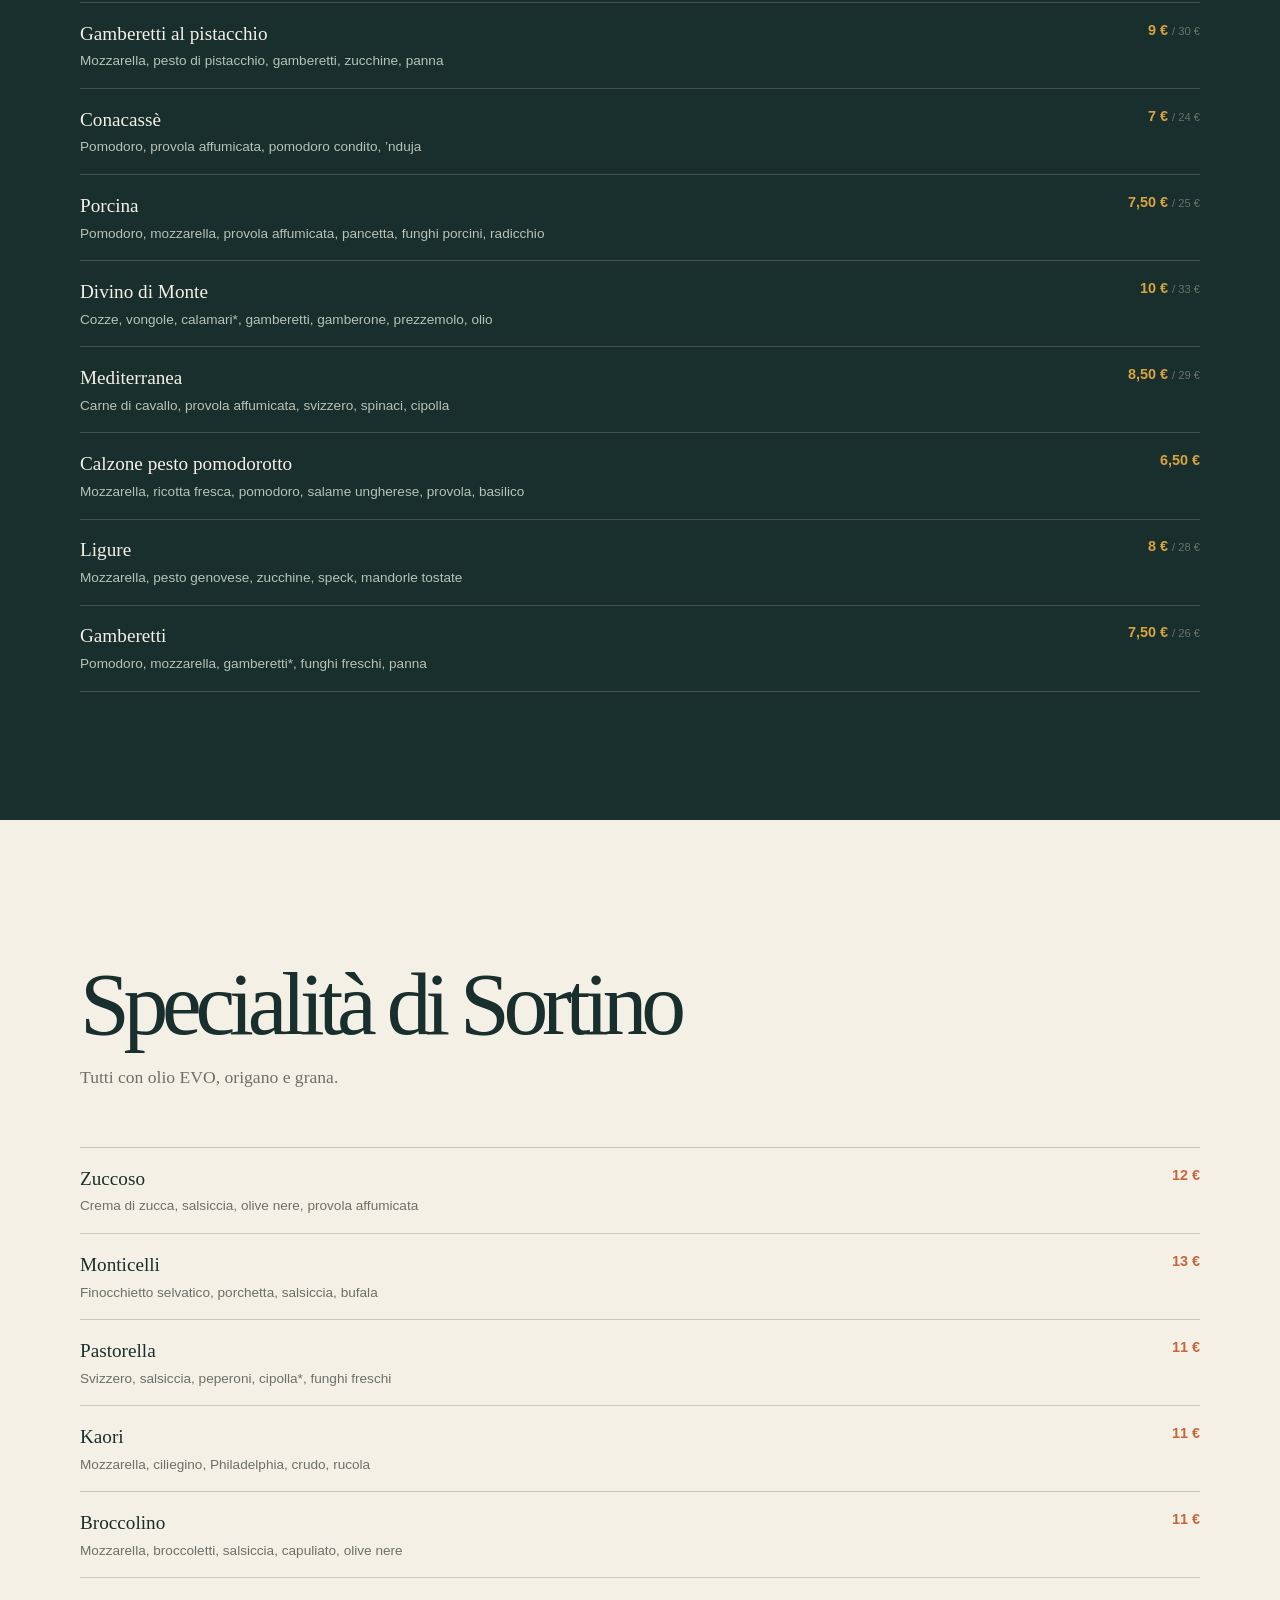
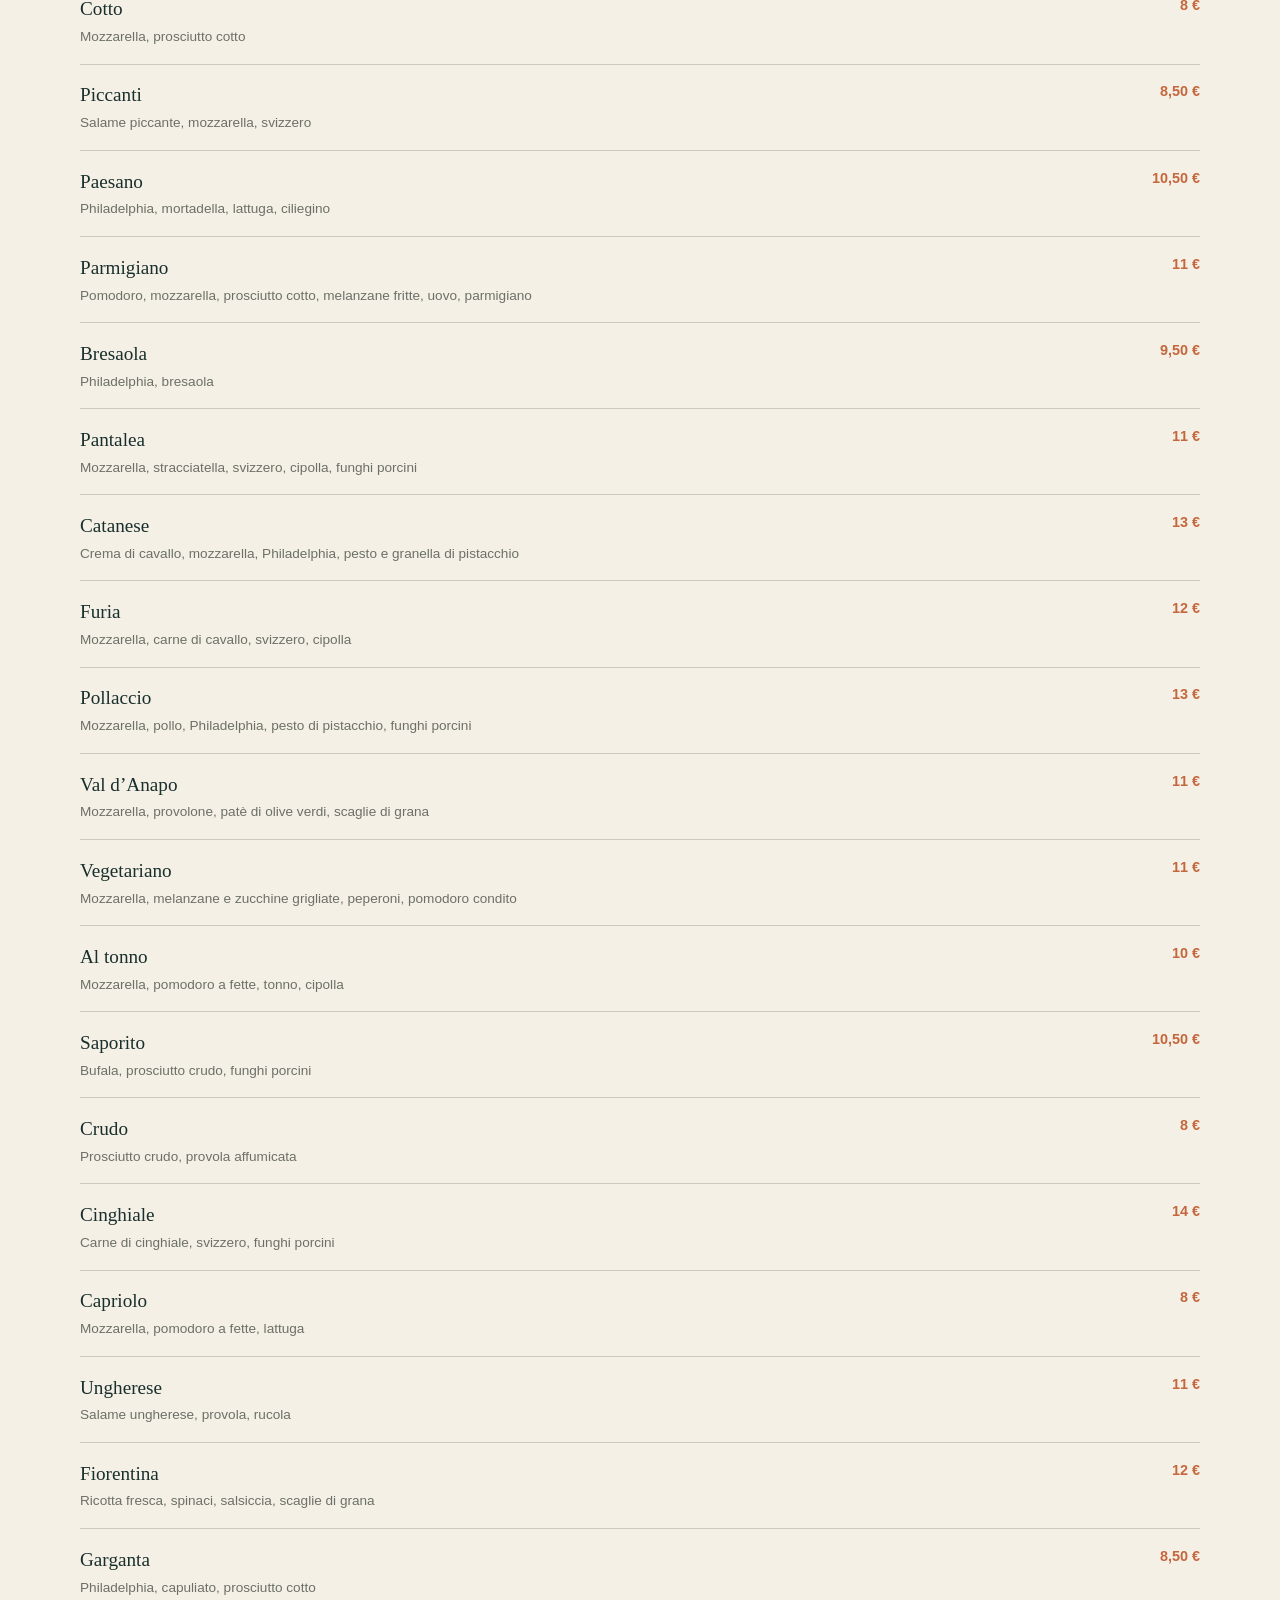
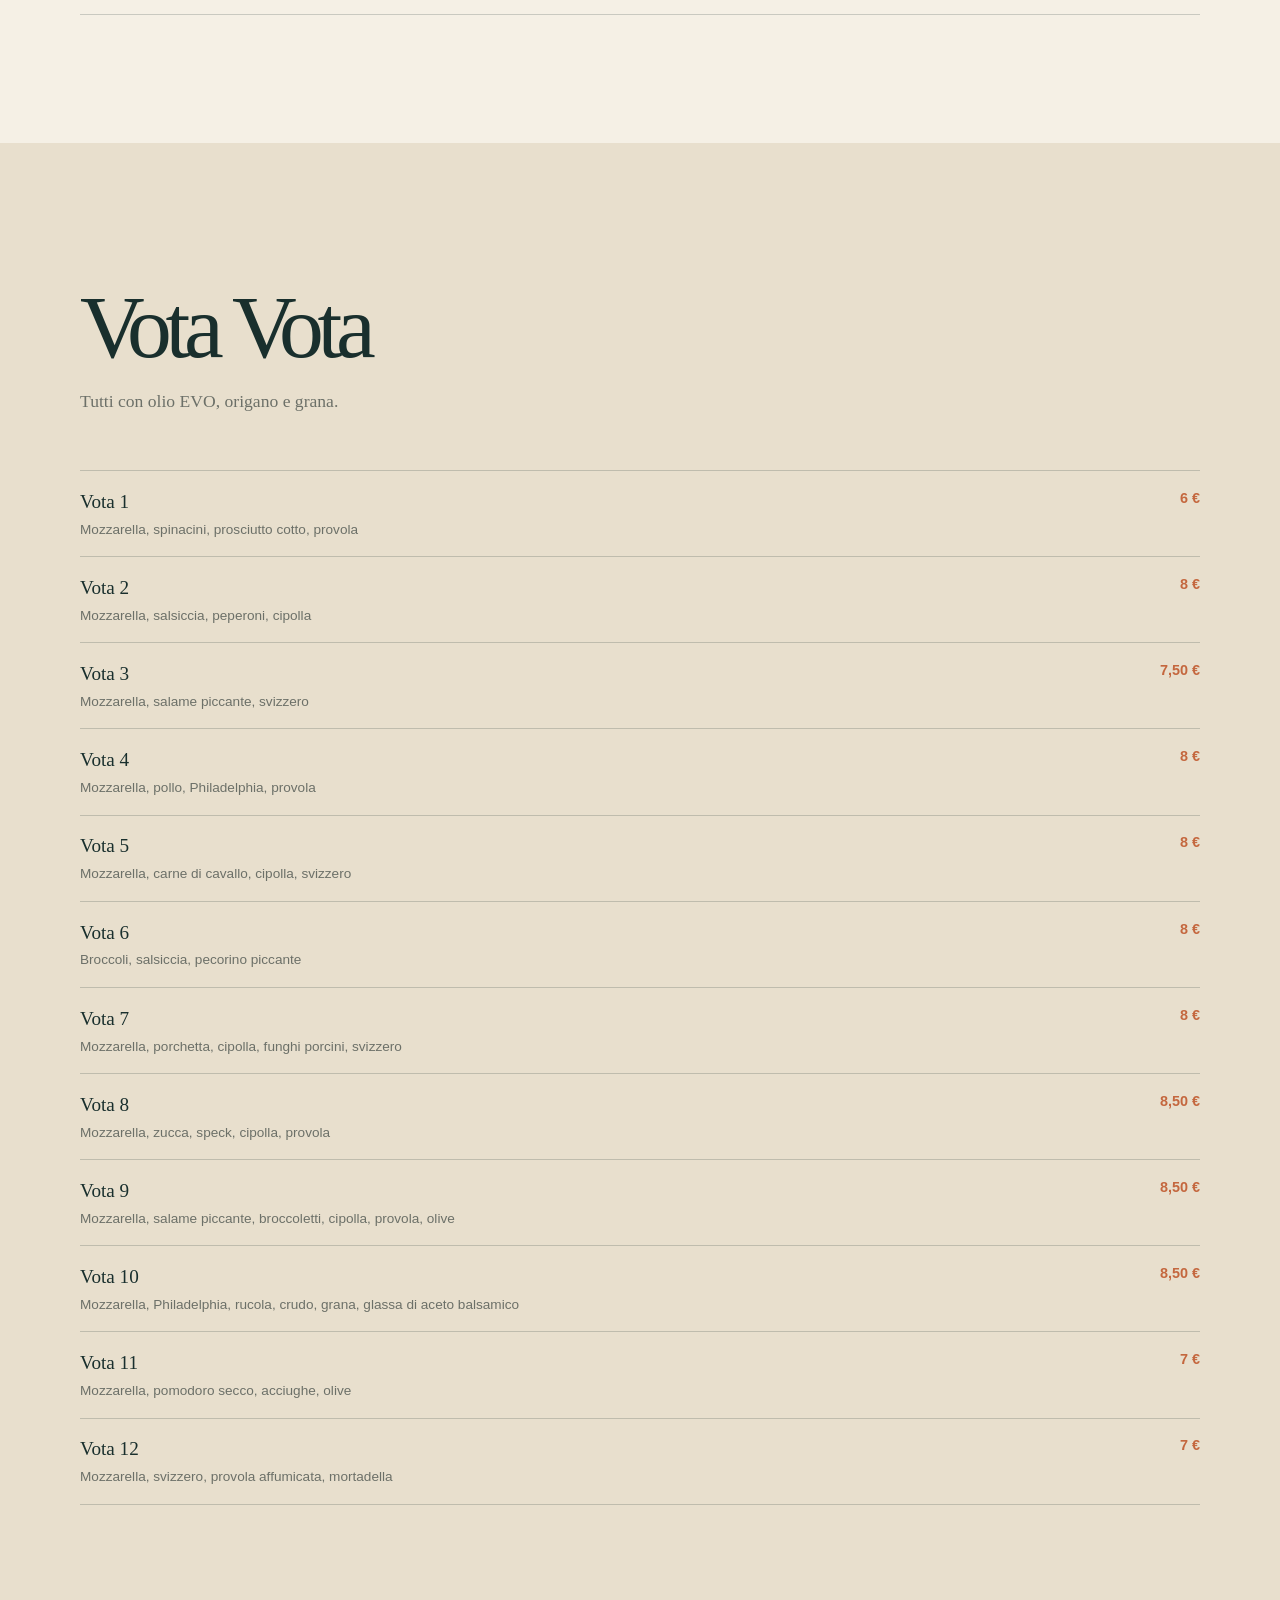
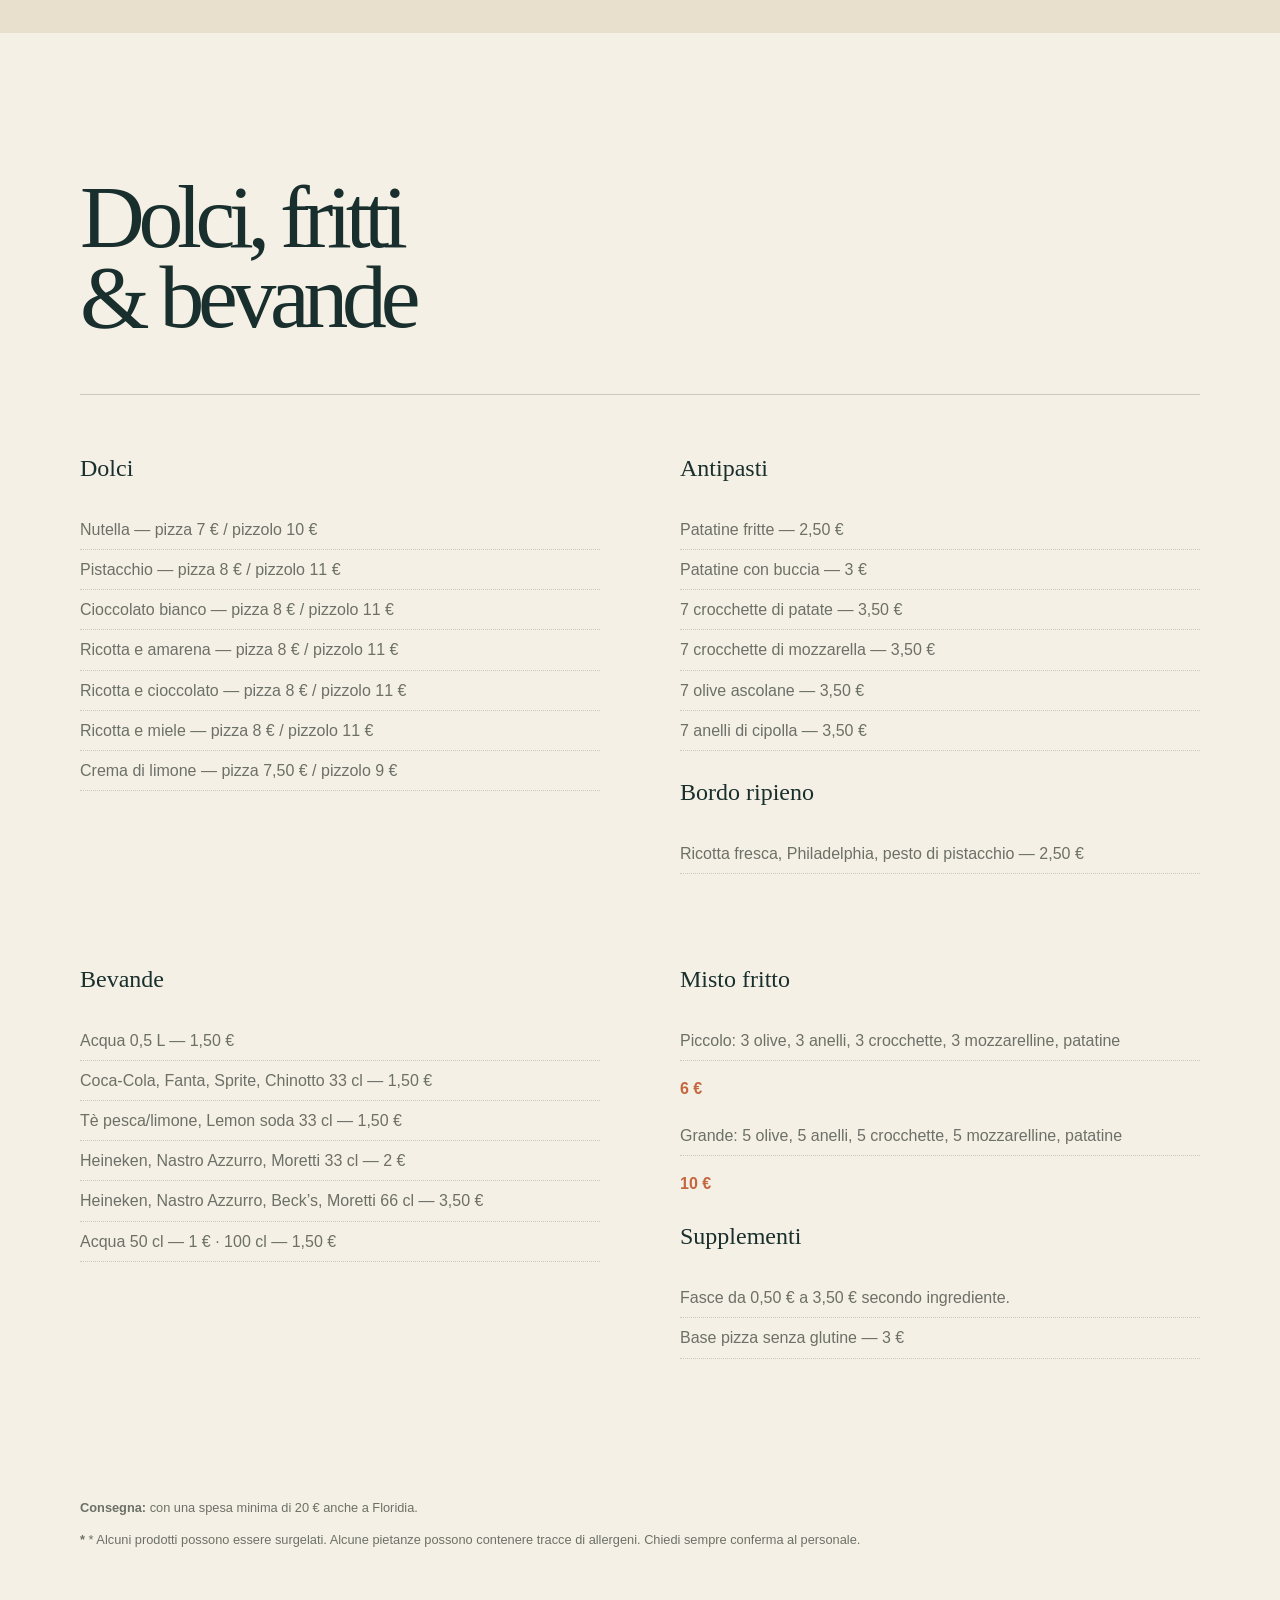
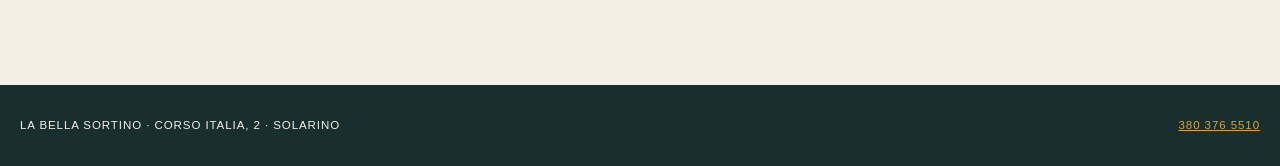
==== commit da1da866: "Update index.html" ====
--- a/la-bella-sortino/index.html
+++ b/la-bella-sortino/index.html
@@ -11,8 +11,8 @@
 <header class="hero"><div class="hero__inner"><p class="kicker">Solarino · Pizza da asporto</p><h1>La Bella<br><em>Sortino</em></h1><p class="tagline">Pizzeria · Pizzoleria</p><div class="meta"><span>Corso Italia, 2<br>96010 Solarino (SR)</span><a href="tel:+393803765510">380 376 5510</a></div><p class="delivery">Con una spesa minima di 20 €<br>consegna anche a Floridia</p></div></header>
 <nav class="nav" aria-label="Sezioni del menu"><a href="#pizze">Pizze</a><a href="#speciali">Speciali</a><a href="#pizzoli">Pizzoli</a><a href="#vota">Vota Vota</a><a href="#extra">Extra</a></nav>
 <main>
-<section class="section intro"><p class="kicker">Il menu</p><h2>Pizza, pizzolo<br>e sapori siciliani.</h2><p>Impasti, ingredienti siciliani e proposte da condividere. Tutto anche da asporto.</p></section>
-<section class="section" id="pizze"><div class="section-head"><p class="kicker">01 · Classiche</p><h2>Pizze</h2><p>Prezzi singoli e formato metro dove indicato.</p></div><div class="menu-list">
+<section class="section intro"><p class="kicker"></p><h2>Pizza, pizzolo<br>e sapori siciliani.</h2><p>Impasti, ingredienti siciliani e proposte da condividere. Tutto anche da asporto.</p></section>
+<section class="section" id="pizze"><div class="section-head"><p class="kicker"></p><h2>Pizze</h2><p>Prezzi singoli e formato metro dove indicato.</p></div><div class="menu-list">
 <article><div><h3>Russa</h3><p>Pomodoro, origano, olio, basilico</p></div><strong>3,50 € <small>/ 10 € metro</small></strong></article>
 <article><div><h3>Margherita</h3><p>Pomodoro, mozzarella, origano, olio, basilico</p></div><strong>4 € <small>/ 14 € metro</small></strong></article>
 <article><div><h3>Capricciosa</h3><p>Pomodoro, mozzarella, piselli, prosciutto cotto, funghi freschi, olive</p></div><strong>7 € <small>/ 24 € metro</small></strong></article>
@@ -34,12 +34,12 @@
 <article><div><h3>Caprese</h3><p>Mozzarella di bufala, ciliegino condito, origano, olio, basilico — tutto a crudo</p></div><strong>6 € <small>/ 20 € metro</small></strong></article>
 <article><div><h3>Biancaneve</h3><p>Mozzarella, origano, olio, basilico</p></div><strong>4 € <small>/ 13 € metro</small></strong></article>
 </div></section>
-<section class="section section--dark" id="speciali"><div class="section-head"><p class="kicker">02 · Specialità della casa</p><h2>Pizze speciali</h2></div><div class="menu-list">
+<section class="section section--dark" id="speciali"><div class="section-head"><p class="kicker"></p><h2>Pizze speciali</h2></div><div class="menu-list">
 <article><div><h3>Cavallina</h3><p>Pomodoro, mozzarella, carne di cavallo, cipolla, svizzero</p></div><strong>7,50 € <small>/ 25 €</small></strong></article><article><div><h3>Vulcano</h3><p>Pomodoro, mozzarella, salame piccante, salsiccia, cipolla fresca</p></div><strong>7,50 € <small>/ 25 €</small></strong></article><article><div><h3>Broccolina</h3><p>Pomodoro, broccoletti, salsiccia, provola</p></div><strong>7,50 € <small>/ 25 €</small></strong></article><article><div><h3>Brontese</h3><p>Mozzarella, Philadelphia, pesto di pistacchio, speck, granella di pistacchio</p></div><strong>8,50 € <small>/ 28 €</small></strong></article><article><div><h3>Vellutata</h3><p>Mozzarella, pesto di pistacchio, pollo, scaglie di grana</p></div><strong>8,50 € <small>/ 28 €</small></strong></article><article><div><h3>Al salmone</h3><p>Pomodoro, mozzarella, salmone, spinaci, panna, provola</p></div><strong>7,50 € <small>/ 26 €</small></strong></article><article><div><h3>Chicken</h3><p>Mozzarella, pollo, pancetta, patate speziate, cipolla, provola affumicata</p></div><strong>8 € <small>/ 28,50 €</small></strong></article><article><div><h3>Brontola</h3><p>Mozzarella, ricotta, basilico, ciliegino, prosciutto crudo, granella di pistacchio</p></div><strong>7 € <small>/ 24 €</small></strong></article><article><div><h3>La Pia</h3><p>Mozzarella, pesto di pistacchio, ciliegino, grana, porchetta</p></div><strong>7,50 € <small>/ 25 €</small></strong></article><article><div><h3>Orobica</h3><p>Mozzarella, ricotta fresca, pesto di pistacchio, mortadella, granella di pistacchio</p></div><strong>8 € <small>/ 28 €</small></strong></article><article><div><h3>Zucca</h3><p>Crema di zucca, bufala, speck, rucola, scaglie di grana</p></div><strong>8,50 € <small>/ 29 €</small></strong></article><article><div><h3>Deliziosa</h3><p>Pomodoro, mozzarella, salsiccia, spinaci*, ricotta fresca</p></div><strong>7,50 € <small>/ 25 €</small></strong></article><article><div><h3>Gamberetti al pistacchio</h3><p>Mozzarella, pesto di pistacchio, gamberetti, zucchine, panna</p></div><strong>9 € <small>/ 30 €</small></strong></article><article><div><h3>Conacassè</h3><p>Pomodoro, provola affumicata, pomodoro condito, ’nduja</p></div><strong>7 € <small>/ 24 €</small></strong></article><article><div><h3>Porcina</h3><p>Pomodoro, mozzarella, provola affumicata, pancetta, funghi porcini, radicchio</p></div><strong>7,50 € <small>/ 25 €</small></strong></article><article><div><h3>Divino di Monte</h3><p>Cozze, vongole, calamari*, gamberetti, gamberone, prezzemolo, olio</p></div><strong>10 € <small>/ 33 €</small></strong></article><article><div><h3>Mediterranea</h3><p>Carne di cavallo, provola affumicata, svizzero, spinaci, cipolla</p></div><strong>8,50 € <small>/ 29 €</small></strong></article><article><div><h3>Calzone pesto pomodorotto</h3><p>Mozzarella, ricotta fresca, pomodoro, salame ungherese, provola, basilico</p></div><strong>6,50 €</strong></article><article><div><h3>Ligure</h3><p>Mozzarella, pesto genovese, zucchine, speck, mandorle tostate</p></div><strong>8 € <small>/ 28 €</small></strong></article><article><div><h3>Gamberetti</h3><p>Pomodoro, mozzarella, gamberetti*, funghi freschi, panna</p></div><strong>7,50 € <small>/ 26 €</small></strong></article></div></section>
-<section class="section" id="pizzoli"><div class="section-head"><p class="kicker">03 · Pizzoli</p><h2>Specialità di Sortino</h2><p>Tutti con olio EVO, origano e grana.</p></div><div class="menu-list menu-list--columns">
+<section class="section" id="pizzoli"><div class="section-head"><p class="kicker"></p><h2>Specialità di Sortino</h2><p>Tutti con olio EVO, origano e grana.</p></div><div class="menu-list menu-list--columns">
 <article><div><h3>Zuccoso</h3><p>Crema di zucca, salsiccia, olive nere, provola affumicata</p></div><strong>12 €</strong></article><article><div><h3>Monticelli</h3><p>Finocchietto selvatico, porchetta, salsiccia, bufala</p></div><strong>13 €</strong></article><article><div><h3>Pastorella</h3><p>Svizzero, salsiccia, peperoni, cipolla*, funghi freschi</p></div><strong>11 €</strong></article><article><div><h3>Kaori</h3><p>Mozzarella, ciliegino, Philadelphia, crudo, rucola</p></div><strong>11 €</strong></article><article><div><h3>Broccolino</h3><p>Mozzarella, broccoletti, salsiccia, capuliato, olive nere</p></div><strong>11 €</strong></article><article><div><h3>Cotto</h3><p>Mozzarella, prosciutto cotto</p></div><strong>8 €</strong></article><article><div><h3>Piccanti</h3><p>Salame piccante, mozzarella, svizzero</p></div><strong>8,50 €</strong></article><article><div><h3>Paesano</h3><p>Philadelphia, mortadella, lattuga, ciliegino</p></div><strong>10,50 €</strong></article><article><div><h3>Parmigiano</h3><p>Pomodoro, mozzarella, prosciutto cotto, melanzane fritte, uovo, parmigiano</p></div><strong>11 €</strong></article><article><div><h3>Bresaola</h3><p>Philadelphia, bresaola</p></div><strong>9,50 €</strong></article><article><div><h3>Pantalea</h3><p>Mozzarella, stracciatella, svizzero, cipolla, funghi porcini</p></div><strong>11 €</strong></article><article><div><h3>Catanese</h3><p>Crema di cavallo, mozzarella, Philadelphia, pesto e granella di pistacchio</p></div><strong>13 €</strong></article><article><div><h3>Furia</h3><p>Mozzarella, carne di cavallo, svizzero, cipolla</p></div><strong>12 €</strong></article><article><div><h3>Pollaccio</h3><p>Mozzarella, pollo, Philadelphia, pesto di pistacchio, funghi porcini</p></div><strong>13 €</strong></article><article><div><h3>Val d’Anapo</h3><p>Mozzarella, provolone, patè di olive verdi, scaglie di grana</p></div><strong>11 €</strong></article><article><div><h3>Vegetariano</h3><p>Mozzarella, melanzane e zucchine grigliate, peperoni, pomodoro condito</p></div><strong>11 €</strong></article><article><div><h3>Al tonno</h3><p>Mozzarella, pomodoro a fette, tonno, cipolla</p></div><strong>10 €</strong></article><article><div><h3>Saporito</h3><p>Bufala, prosciutto crudo, funghi porcini</p></div><strong>10,50 €</strong></article><article><div><h3>Crudo</h3><p>Prosciutto crudo, provola affumicata</p></div><strong>8 €</strong></article><article><div><h3>Cinghiale</h3><p>Carne di cinghiale, svizzero, funghi porcini</p></div><strong>14 €</strong></article><article><div><h3>Capriolo</h3><p>Mozzarella, pomodoro a fette, lattuga</p></div><strong>8 €</strong></article><article><div><h3>Ungherese</h3><p>Salame ungherese, provola, rucola</p></div><strong>11 €</strong></article><article><div><h3>Fiorentina</h3><p>Ricotta fresca, spinaci, salsiccia, scaglie di grana</p></div><strong>12 €</strong></article><article><div><h3>Garganta</h3><p>Philadelphia, capuliato, prosciutto cotto</p></div><strong>8,50 €</strong></article></div></section>
-<section class="section section--accent" id="vota"><div class="section-head"><p class="kicker">04 · Da condividere</p><h2>Vota Vota</h2><p>Tutti con olio EVO, origano e grana.</p></div><div class="menu-list"> <article><div><h3>Vota 1</h3><p>Mozzarella, spinacini, prosciutto cotto, provola</p></div><strong>6 €</strong></article><article><div><h3>Vota 2</h3><p>Mozzarella, salsiccia, peperoni, cipolla</p></div><strong>8 €</strong></article><article><div><h3>Vota 3</h3><p>Mozzarella, salame piccante, svizzero</p></div><strong>7,50 €</strong></article><article><div><h3>Vota 4</h3><p>Mozzarella, pollo, Philadelphia, provola</p></div><strong>8 €</strong></article><article><div><h3>Vota 5</h3><p>Mozzarella, carne di cavallo, cipolla, svizzero</p></div><strong>8 €</strong></article><article><div><h3>Vota 6</h3><p>Broccoli, salsiccia, pecorino piccante</p></div><strong>8 €</strong></article><article><div><h3>Vota 7</h3><p>Mozzarella, porchetta, cipolla, funghi porcini, svizzero</p></div><strong>8 €</strong></article><article><div><h3>Vota 8</h3><p>Mozzarella, zucca, speck, cipolla, provola</p></div><strong>8,50 €</strong></article><article><div><h3>Vota 9</h3><p>Mozzarella, salame piccante, broccoletti, cipolla, provola, olive</p></div><strong>8,50 €</strong></article><article><div><h3>Vota 10</h3><p>Mozzarella, Philadelphia, rucola, crudo, grana, glassa di aceto balsamico</p></div><strong>8,50 €</strong></article><article><div><h3>Vota 11</h3><p>Mozzarella, pomodoro secco, acciughe, olive</p></div><strong>7 €</strong></article><article><div><h3>Vota 12</h3><p>Mozzarella, svizzero, provola affumicata, mortadella</p></div><strong>7 €</strong></article></div></section>
-<section class="section" id="extra"><div class="section-head"><p class="kicker">05 · Il resto</p><h2>Dolci, fritti<br>& bevande</h2></div><div class="info-grid"><div><h3>Dolci</h3><p>Nutella — pizza 7 € / pizzolo 10 €</p><p>Pistacchio — pizza 8 € / pizzolo 11 €</p><p>Cioccolato bianco — pizza 8 € / pizzolo 11 €</p><p>Ricotta e amarena — pizza 8 € / pizzolo 11 €</p><p>Ricotta e cioccolato — pizza 8 € / pizzolo 11 €</p><p>Ricotta e miele — pizza 8 € / pizzolo 11 €</p><p>Crema di limone — pizza 7,50 € / pizzolo 9 €</p></div><div><h3>Antipasti</h3><p>Patatine fritte — 2,50 €</p><p>Patatine con buccia — 3 €</p><p>7 crocchette di patate — 3,50 €</p><p>7 crocchette di mozzarella — 3,50 €</p><p>7 olive ascolane — 3,50 €</p><p>7 anelli di cipolla — 3,50 €</p><h3>Bordo ripieno</h3><p>Ricotta fresca, Philadelphia, pesto di pistacchio — 2,50 €</p></div><div><h3>Bevande</h3><p>Acqua 0,5 L — 1,50 €</p><p>Coca-Cola, Fanta, Sprite, Chinotto 33 cl — 1,50 €</p><p>Tè pesca/limone, Lemon soda 33 cl — 1,50 €</p><p>Heineken, Nastro Azzurro, Moretti 33 cl — 2 €</p><p>Heineken, Nastro Azzurro, Beck’s, Moretti 66 cl — 3,50 €</p><p>Acqua 50 cl — 1 € · 100 cl — 1,50 €</p></div><div><h3>Misto fritto</h3><p>Piccolo: 3 olive, 3 anelli, 3 crocchette, 3 mozzarelline, patatine</p><strong>6 €</strong><p>Grande: 5 olive, 5 anelli, 5 crocchette, 5 mozzarelline, patatine</p><strong>10 €</strong><h3>Supplementi</h3><p>Fasce da 0,50 € a 3,50 € secondo ingrediente.</p><p>Base pizza senza glutine — 3 €</p></div></div></section>
-<section class="section footer-note"><p><strong>Consegna:</strong> con una spesa minima di 20 € anche a Floridia.</p><p><strong>*</strong> Alcuni ingredienti sono indicati nel documento originale come potenzialmente surgelati o allergenici. Chiedi sempre conferma al personale.</p></section>
+<section class="section section--accent" id="vota"><div class="section-head"><p class="kicker"></p><h2>Vota Vota</h2><p>Tutti con olio EVO, origano e grana.</p></div><div class="menu-list"> <article><div><h3>Vota 1</h3><p>Mozzarella, spinacini, prosciutto cotto, provola</p></div><strong>6 €</strong></article><article><div><h3>Vota 2</h3><p>Mozzarella, salsiccia, peperoni, cipolla</p></div><strong>8 €</strong></article><article><div><h3>Vota 3</h3><p>Mozzarella, salame piccante, svizzero</p></div><strong>7,50 €</strong></article><article><div><h3>Vota 4</h3><p>Mozzarella, pollo, Philadelphia, provola</p></div><strong>8 €</strong></article><article><div><h3>Vota 5</h3><p>Mozzarella, carne di cavallo, cipolla, svizzero</p></div><strong>8 €</strong></article><article><div><h3>Vota 6</h3><p>Broccoli, salsiccia, pecorino piccante</p></div><strong>8 €</strong></article><article><div><h3>Vota 7</h3><p>Mozzarella, porchetta, cipolla, funghi porcini, svizzero</p></div><strong>8 €</strong></article><article><div><h3>Vota 8</h3><p>Mozzarella, zucca, speck, cipolla, provola</p></div><strong>8,50 €</strong></article><article><div><h3>Vota 9</h3><p>Mozzarella, salame piccante, broccoletti, cipolla, provola, olive</p></div><strong>8,50 €</strong></article><article><div><h3>Vota 10</h3><p>Mozzarella, Philadelphia, rucola, crudo, grana, glassa di aceto balsamico</p></div><strong>8,50 €</strong></article><article><div><h3>Vota 11</h3><p>Mozzarella, pomodoro secco, acciughe, olive</p></div><strong>7 €</strong></article><article><div><h3>Vota 12</h3><p>Mozzarella, svizzero, provola affumicata, mortadella</p></div><strong>7 €</strong></article></div></section>
+<section class="section" id="extra"><div class="section-head"><p class="kicker"></p><h2>Dolci, fritti<br>& bevande</h2></div><div class="info-grid"><div><h3>Dolci</h3><p>Nutella — pizza 7 € / pizzolo 10 €</p><p>Pistacchio — pizza 8 € / pizzolo 11 €</p><p>Cioccolato bianco — pizza 8 € / pizzolo 11 €</p><p>Ricotta e amarena — pizza 8 € / pizzolo 11 €</p><p>Ricotta e cioccolato — pizza 8 € / pizzolo 11 €</p><p>Ricotta e miele — pizza 8 € / pizzolo 11 €</p><p>Crema di limone — pizza 7,50 € / pizzolo 9 €</p></div><div><h3>Antipasti</h3><p>Patatine fritte — 2,50 €</p><p>Patatine con buccia — 3 €</p><p>7 crocchette di patate — 3,50 €</p><p>7 crocchette di mozzarella — 3,50 €</p><p>7 olive ascolane — 3,50 €</p><p>7 anelli di cipolla — 3,50 €</p><h3>Bordo ripieno</h3><p>Ricotta fresca, Philadelphia, pesto di pistacchio — 2,50 €</p></div><div><h3>Bevande</h3><p>Acqua 0,5 L — 1,50 €</p><p>Coca-Cola, Fanta, Sprite, Chinotto 33 cl — 1,50 €</p><p>Tè pesca/limone, Lemon soda 33 cl — 1,50 €</p><p>Heineken, Nastro Azzurro, Moretti 33 cl — 2 €</p><p>Heineken, Nastro Azzurro, Beck’s, Moretti 66 cl — 3,50 €</p><p>Acqua 50 cl — 1 € · 100 cl — 1,50 €</p></div><div><h3>Misto fritto</h3><p>Piccolo: 3 olive, 3 anelli, 3 crocchette, 3 mozzarelline, patatine</p><strong>6 €</strong><p>Grande: 5 olive, 5 anelli, 5 crocchette, 5 mozzarelline, patatine</p><strong>10 €</strong><h3>Supplementi</h3><p>Fasce da 0,50 € a 3,50 € secondo ingrediente.</p><p>Base pizza senza glutine — 3 €</p></div></div></section>
+<section class="section footer-note"><p><strong>Consegna:</strong> con una spesa minima di 20 € anche a Floridia.</p><p><strong>*</strong> * Alcuni prodotti possono essere surgelati. Alcune pietanze possono contenere tracce di allergeni. Chiedi sempre conferma al personale.</p></section>
 </main><footer><span>La Bella Sortino · Corso Italia, 2 · Solarino</span><a href="tel:+393803765510">380 376 5510</a></footer>
-</body></html>+</body></html>
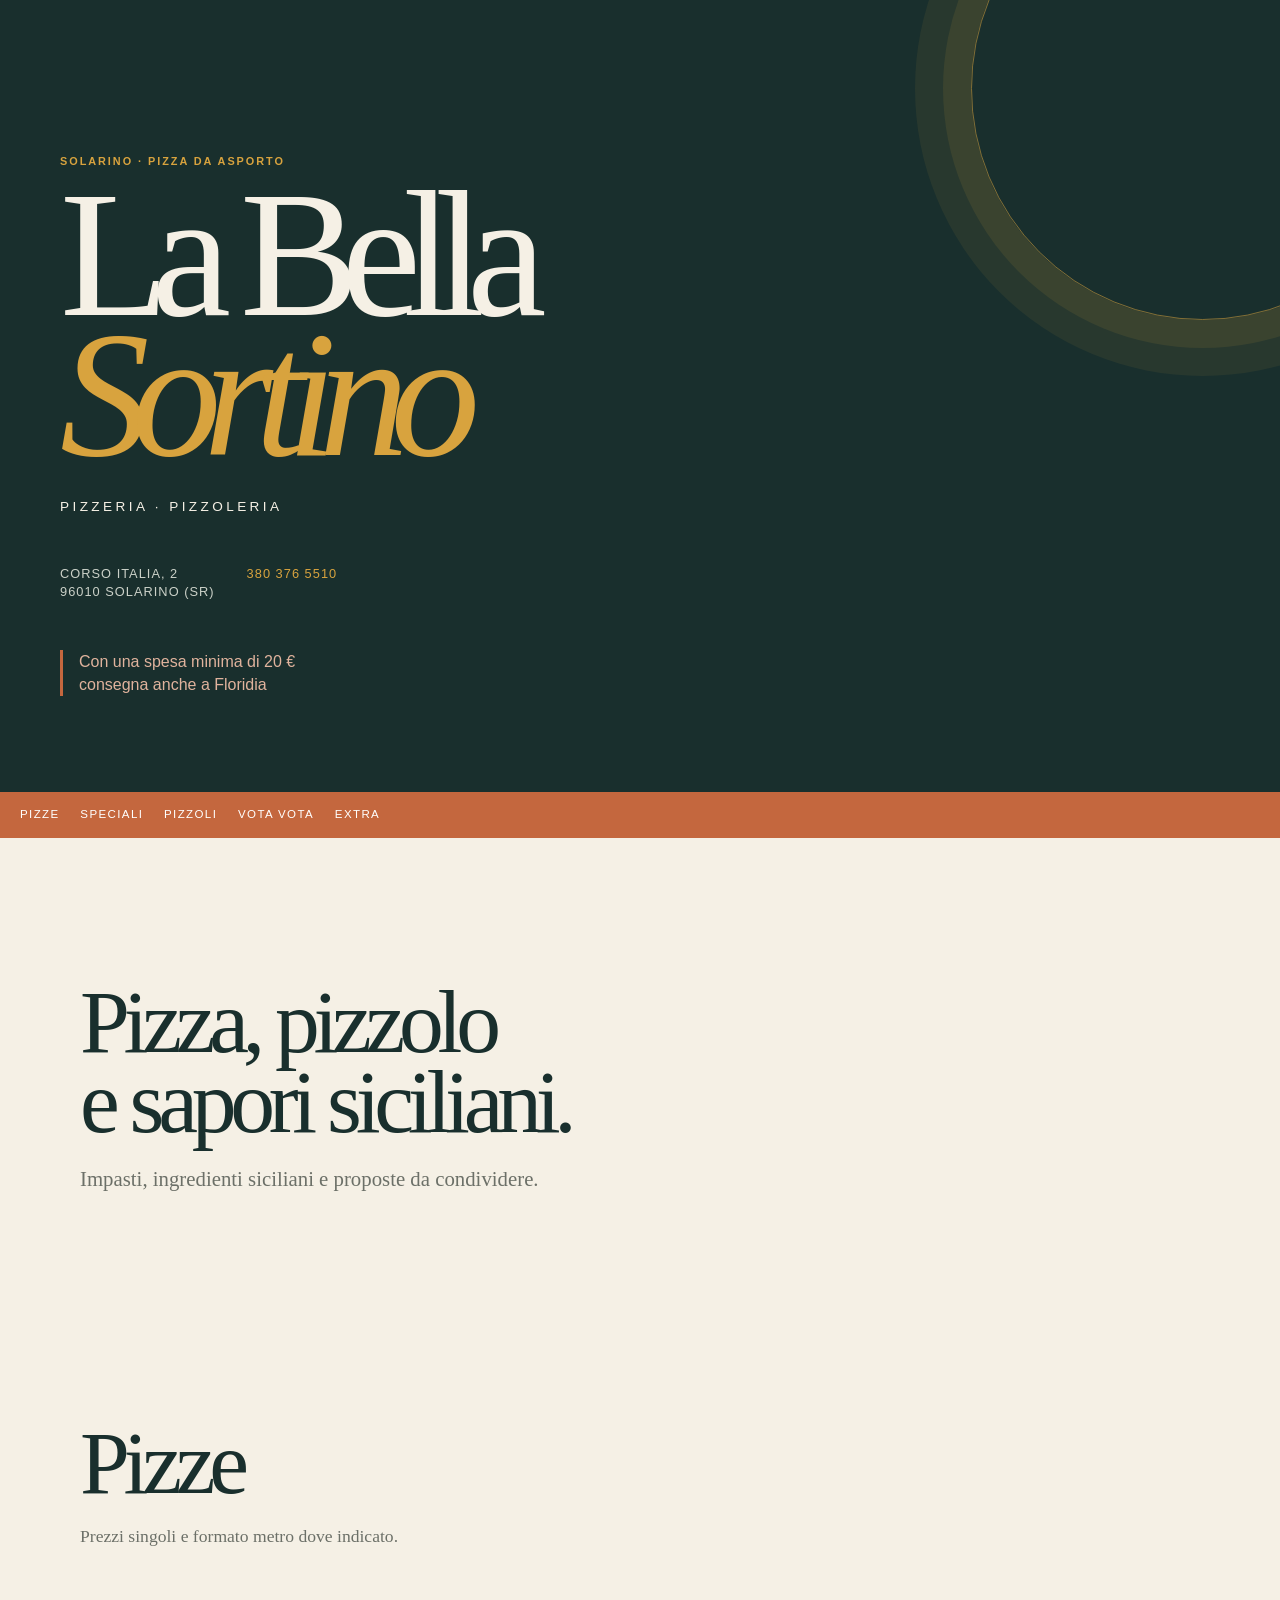
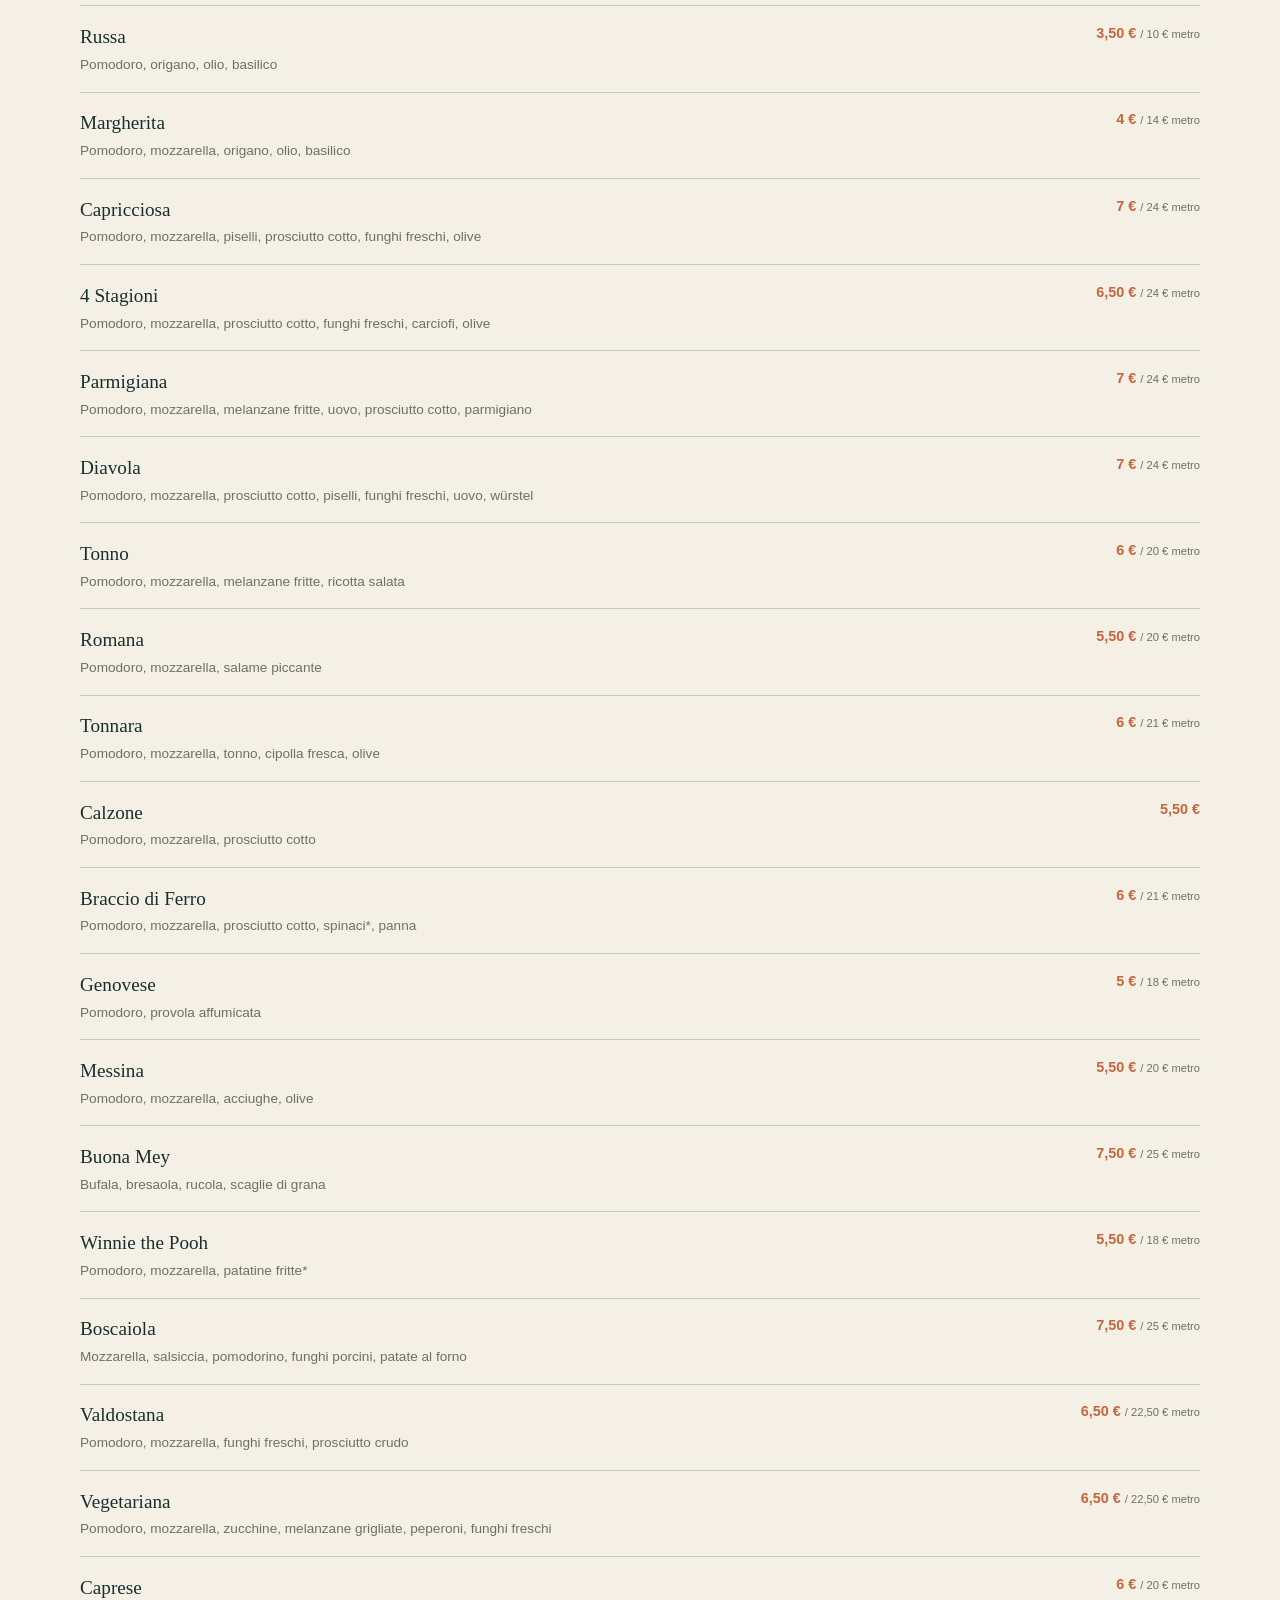
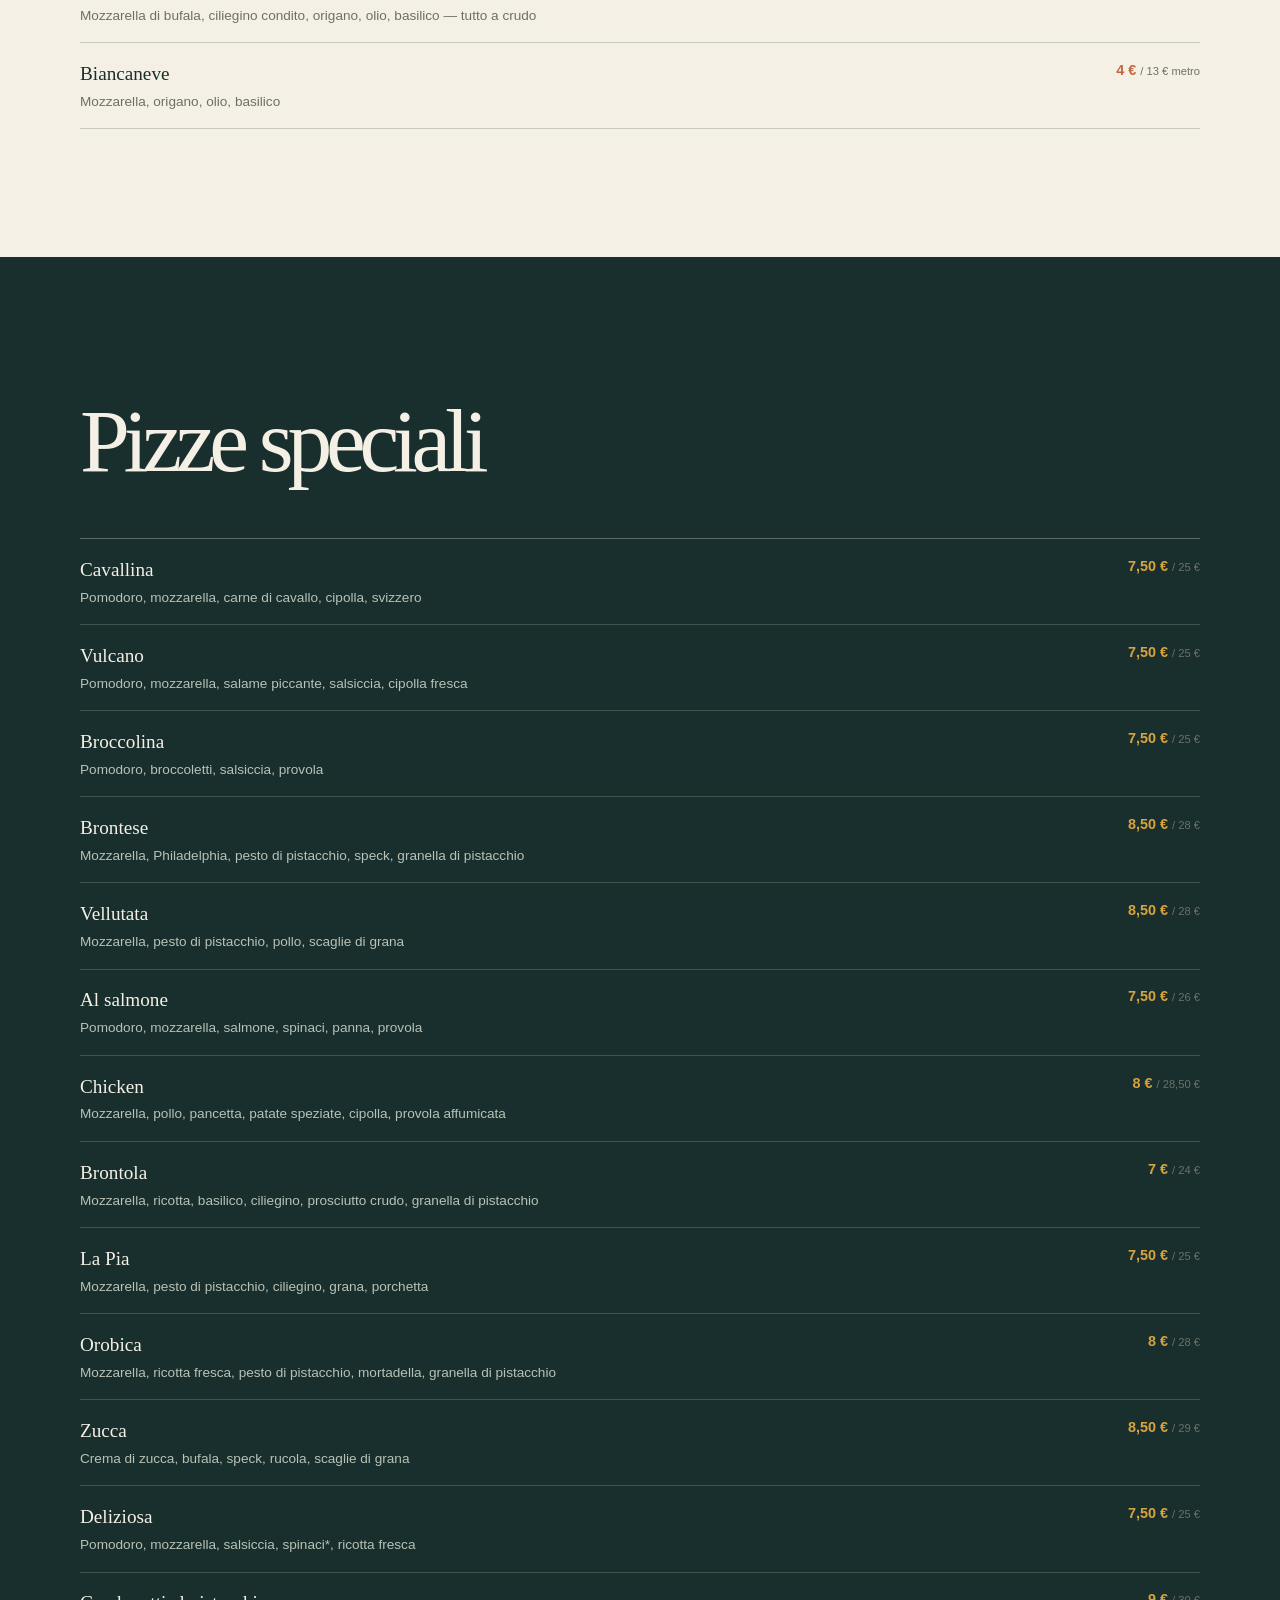
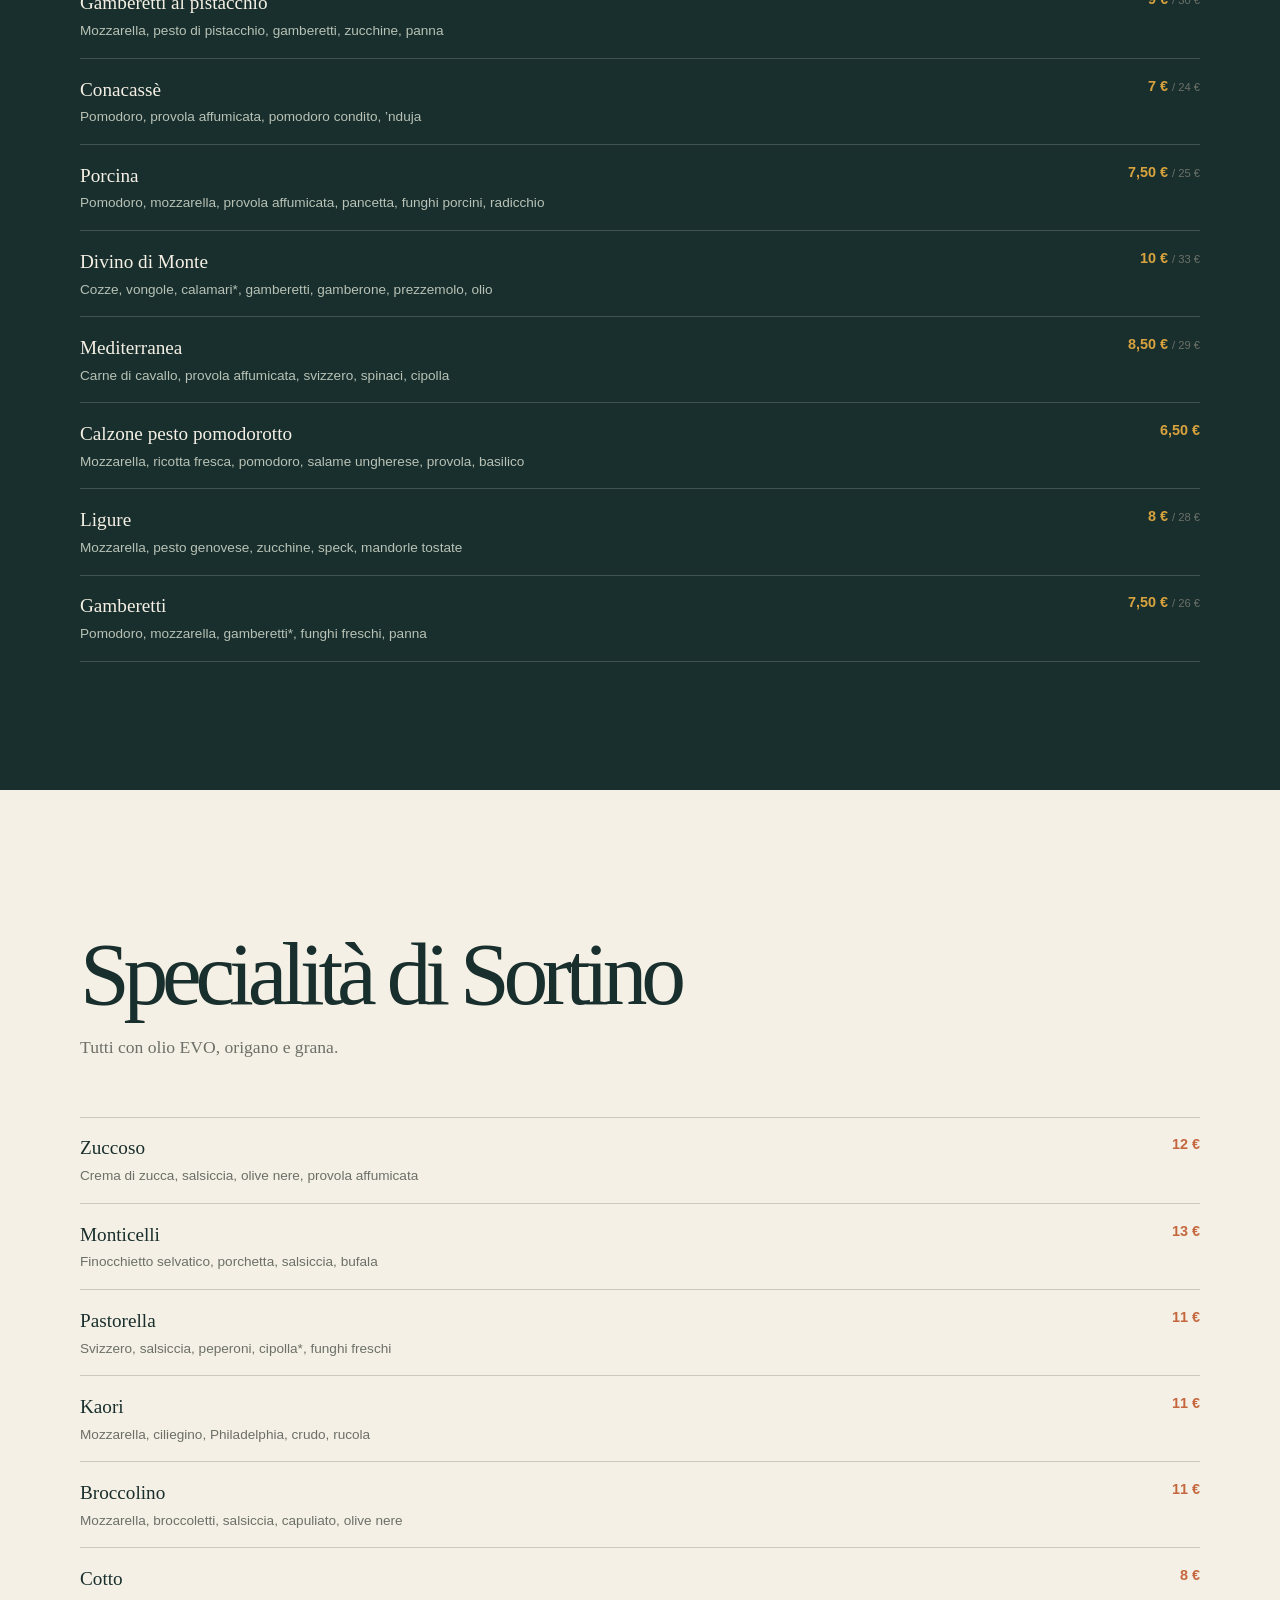
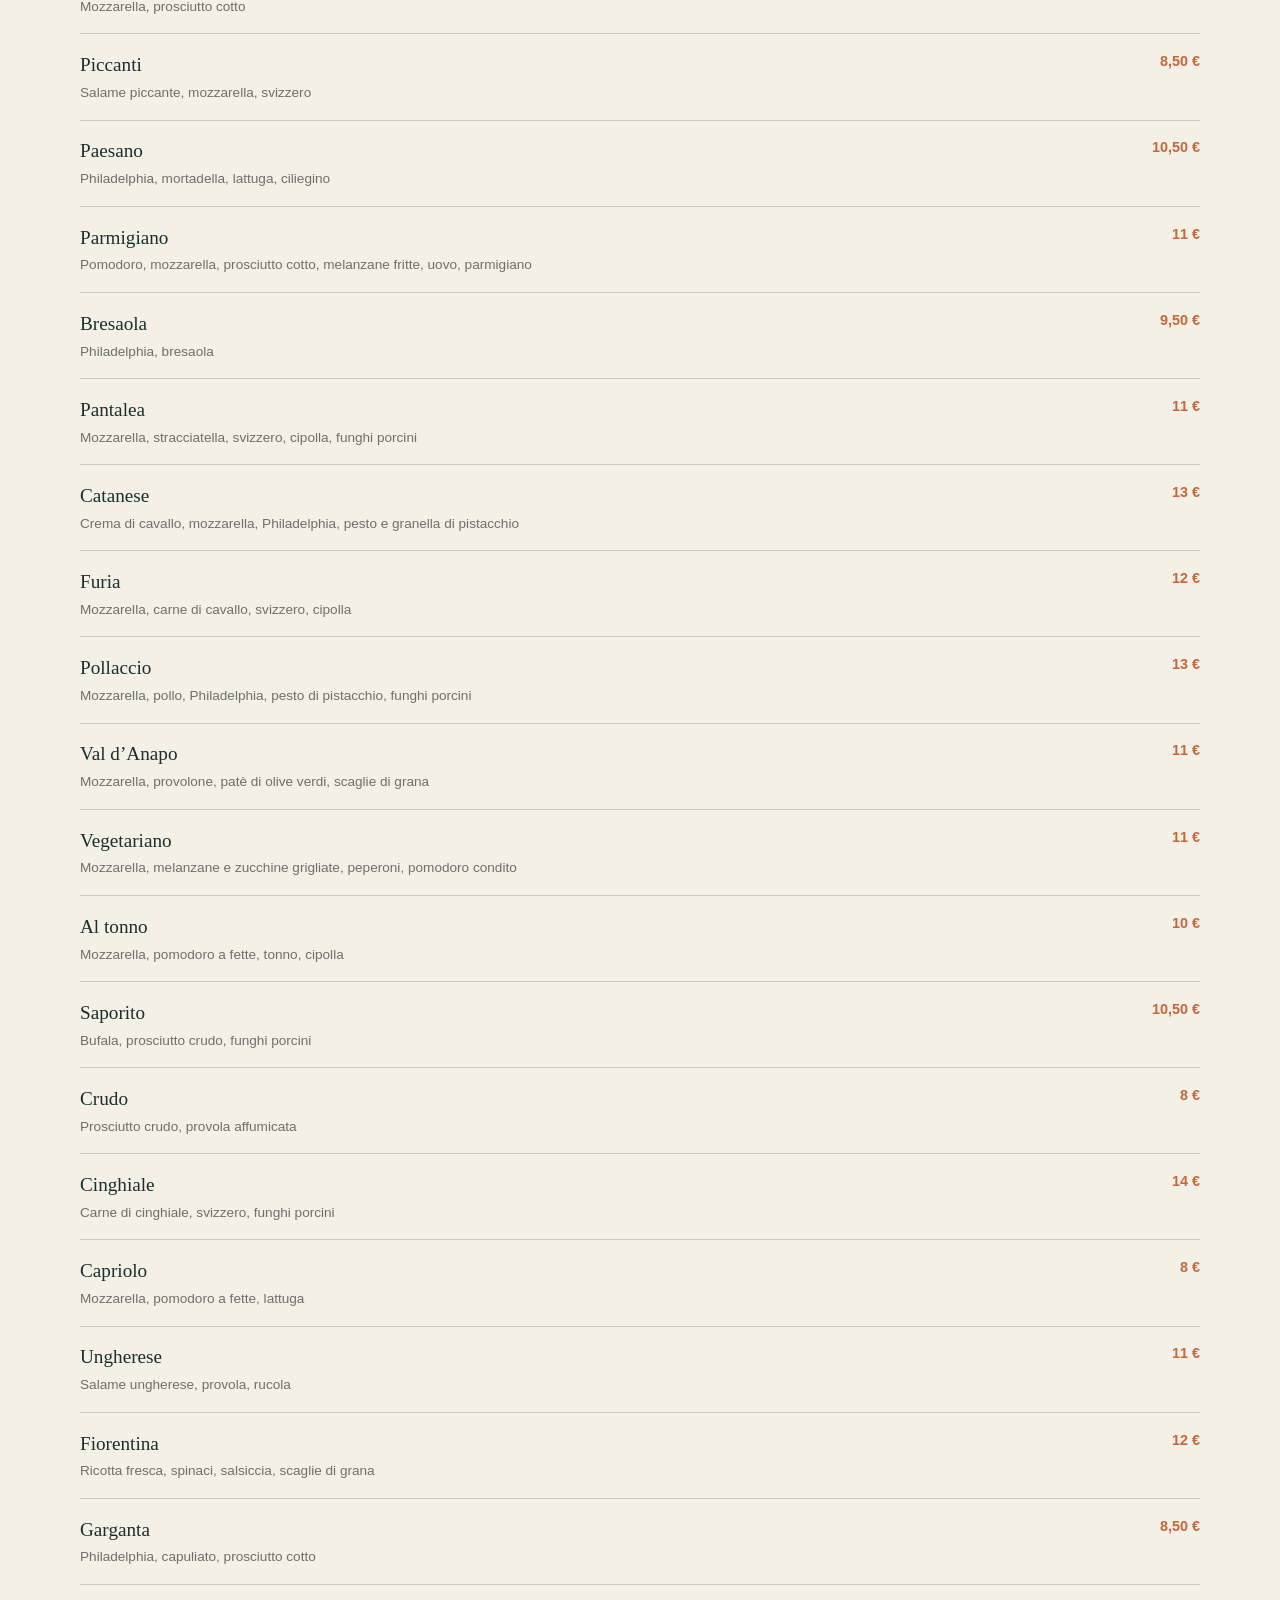
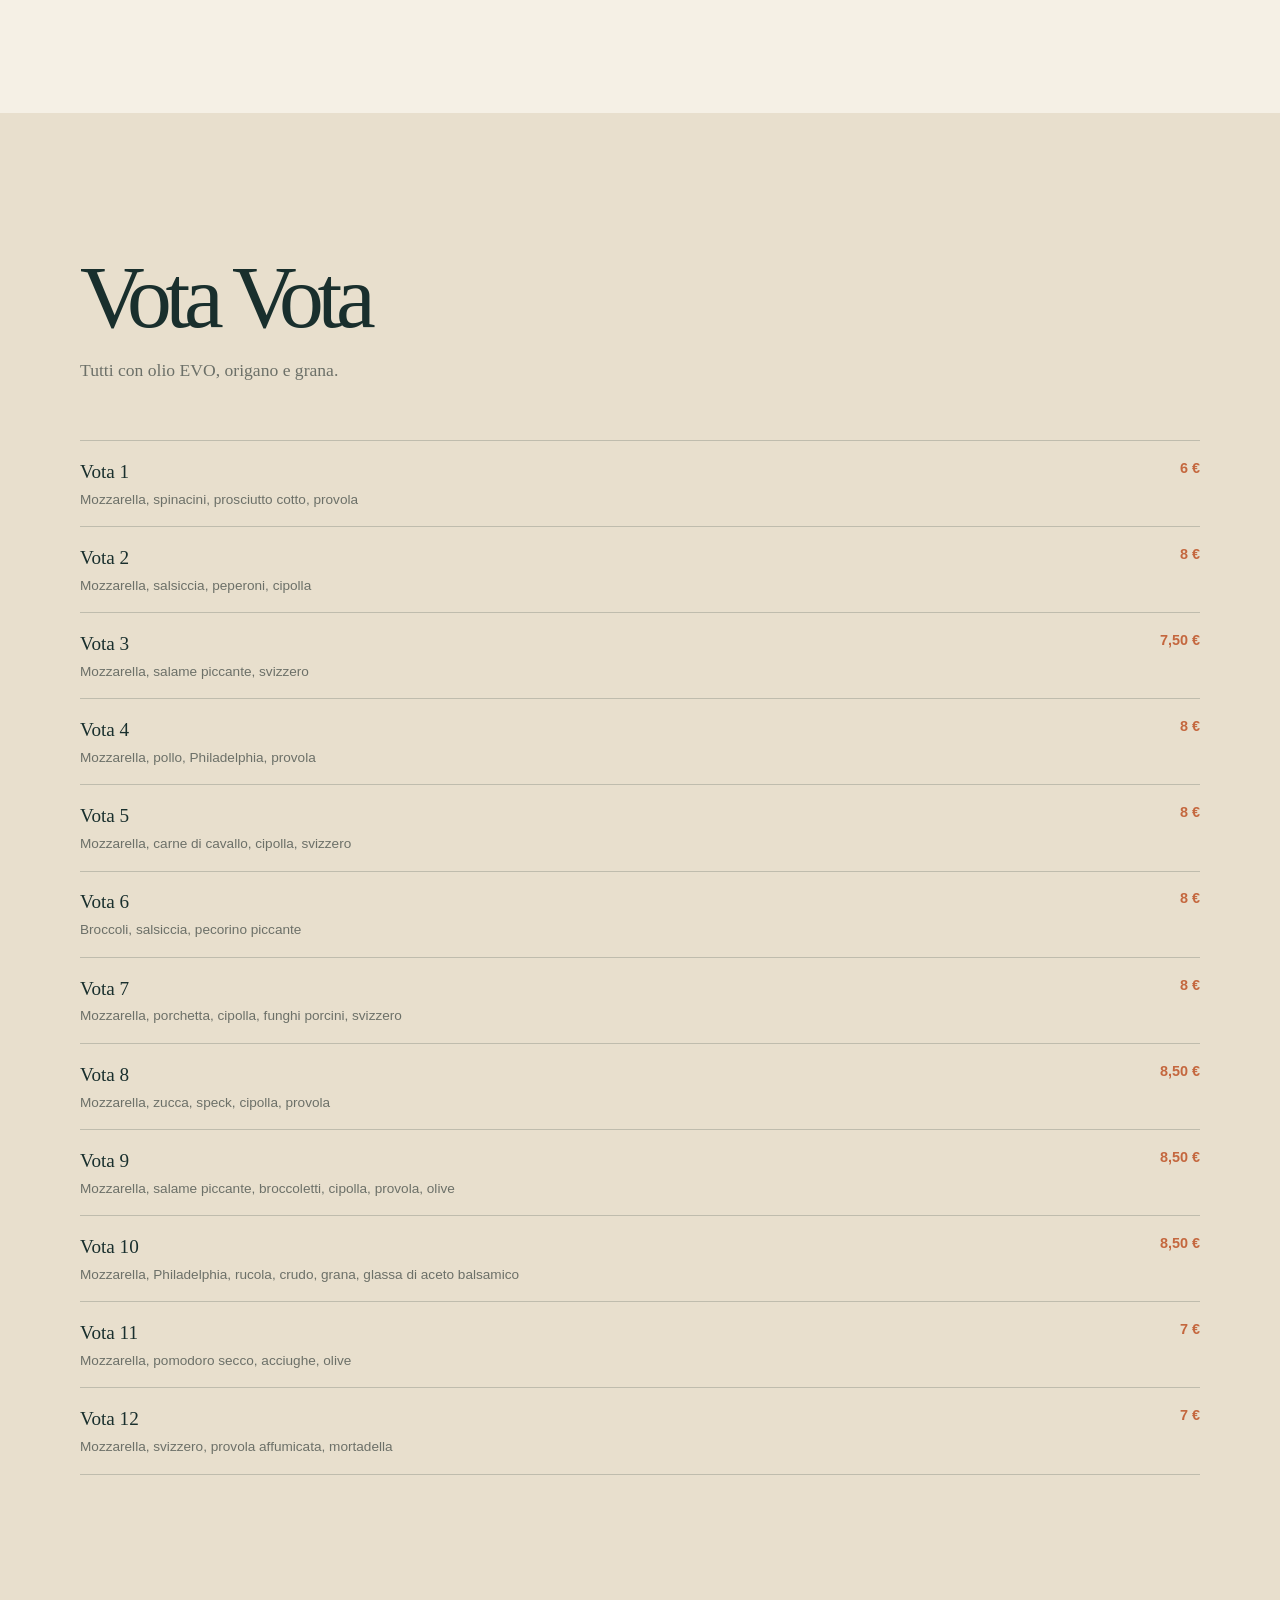
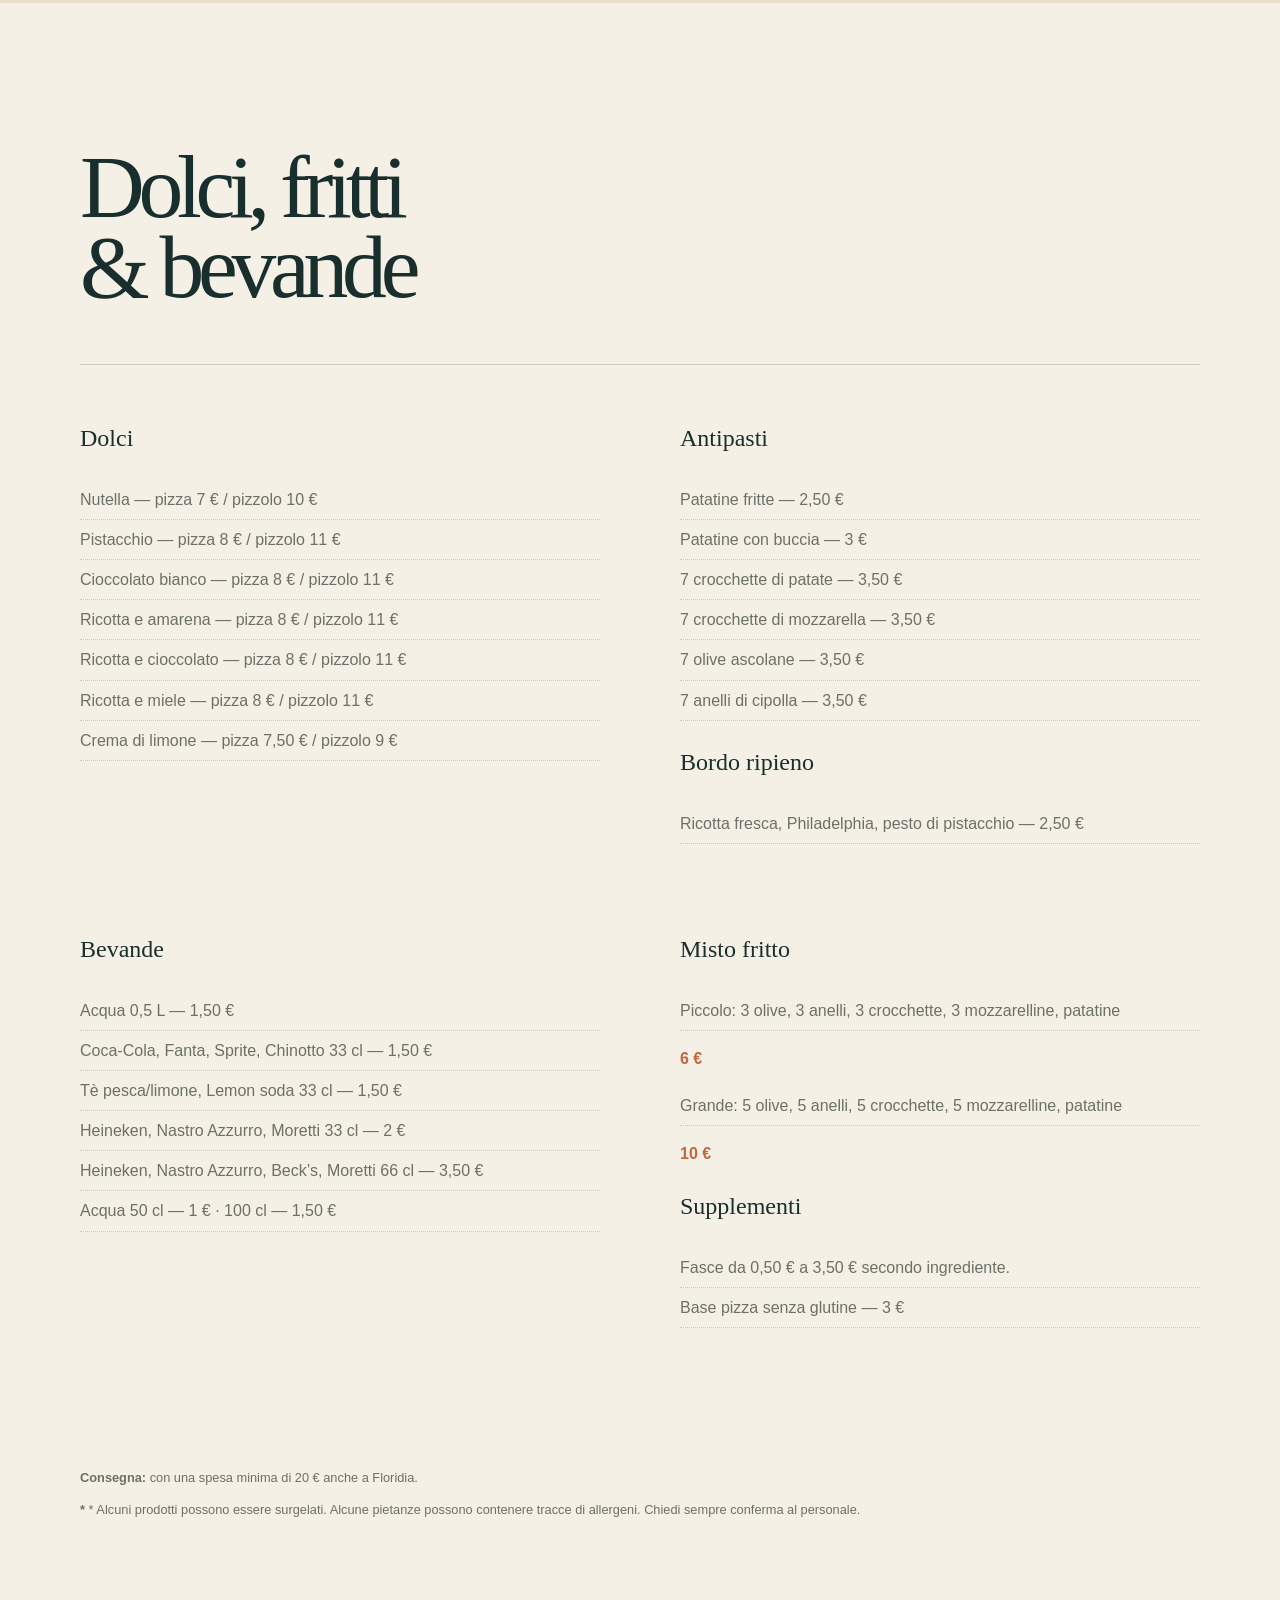
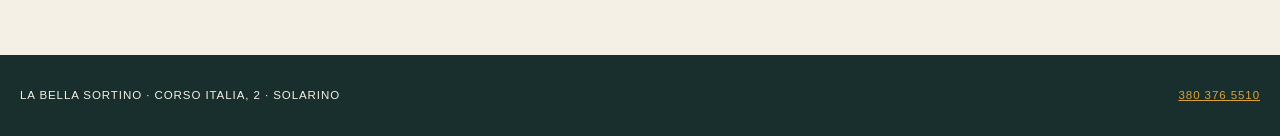
==== commit 1d8f2e88: "Update index.html" ====
--- a/la-bella-sortino/index.html
+++ b/la-bella-sortino/index.html
@@ -11,7 +11,7 @@
 <header class="hero"><div class="hero__inner"><p class="kicker">Solarino · Pizza da asporto</p><h1>La Bella<br><em>Sortino</em></h1><p class="tagline">Pizzeria · Pizzoleria</p><div class="meta"><span>Corso Italia, 2<br>96010 Solarino (SR)</span><a href="tel:+393803765510">380 376 5510</a></div><p class="delivery">Con una spesa minima di 20 €<br>consegna anche a Floridia</p></div></header>
 <nav class="nav" aria-label="Sezioni del menu"><a href="#pizze">Pizze</a><a href="#speciali">Speciali</a><a href="#pizzoli">Pizzoli</a><a href="#vota">Vota Vota</a><a href="#extra">Extra</a></nav>
 <main>
-<section class="section intro"><p class="kicker"></p><h2>Pizza, pizzolo<br>e sapori siciliani.</h2><p>Impasti, ingredienti siciliani e proposte da condividere. Tutto anche da asporto.</p></section>
+<section class="section intro"><p class="kicker"></p><h2>Pizza, pizzolo<br>e sapori siciliani.</h2><p>Impasti, ingredienti siciliani e proposte da condividere.</p></section>
 <section class="section" id="pizze"><div class="section-head"><p class="kicker"></p><h2>Pizze</h2><p>Prezzi singoli e formato metro dove indicato.</p></div><div class="menu-list">
 <article><div><h3>Russa</h3><p>Pomodoro, origano, olio, basilico</p></div><strong>3,50 € <small>/ 10 € metro</small></strong></article>
 <article><div><h3>Margherita</h3><p>Pomodoro, mozzarella, origano, olio, basilico</p></div><strong>4 € <small>/ 14 € metro</small></strong></article>
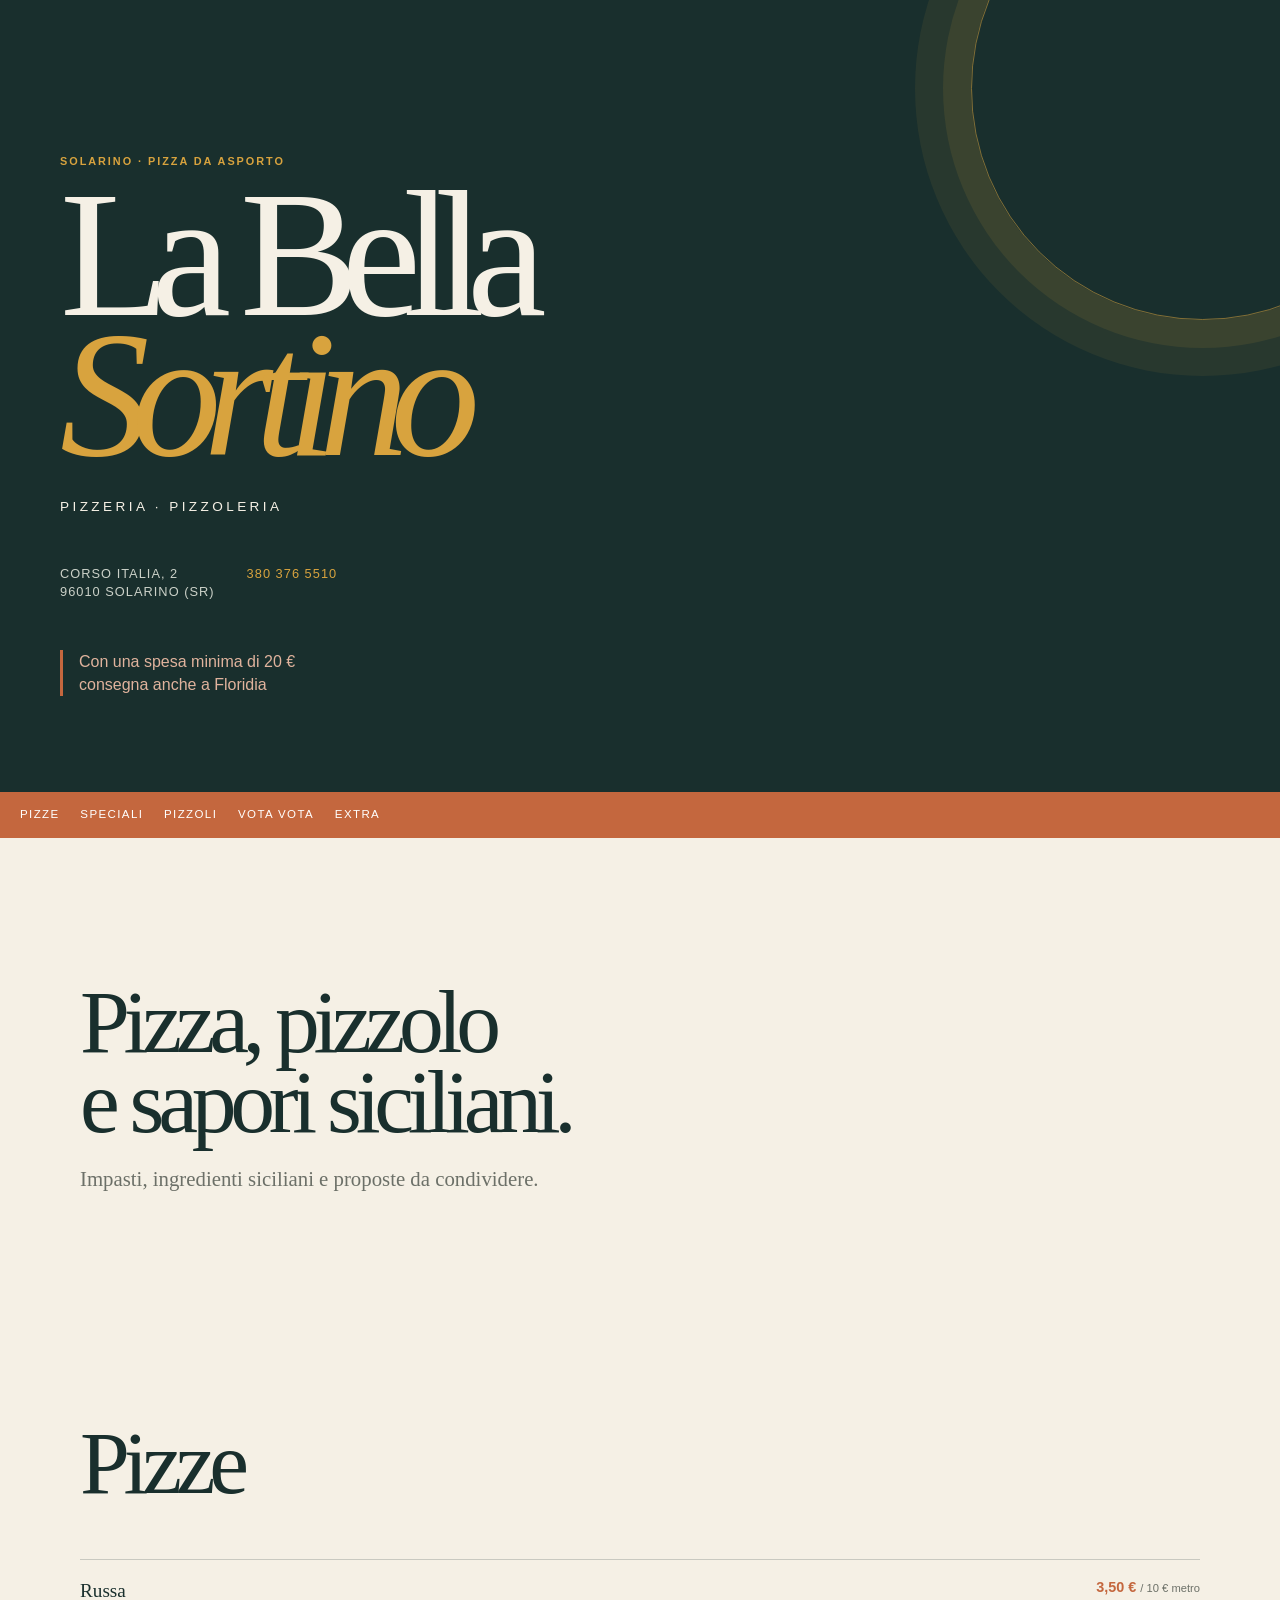
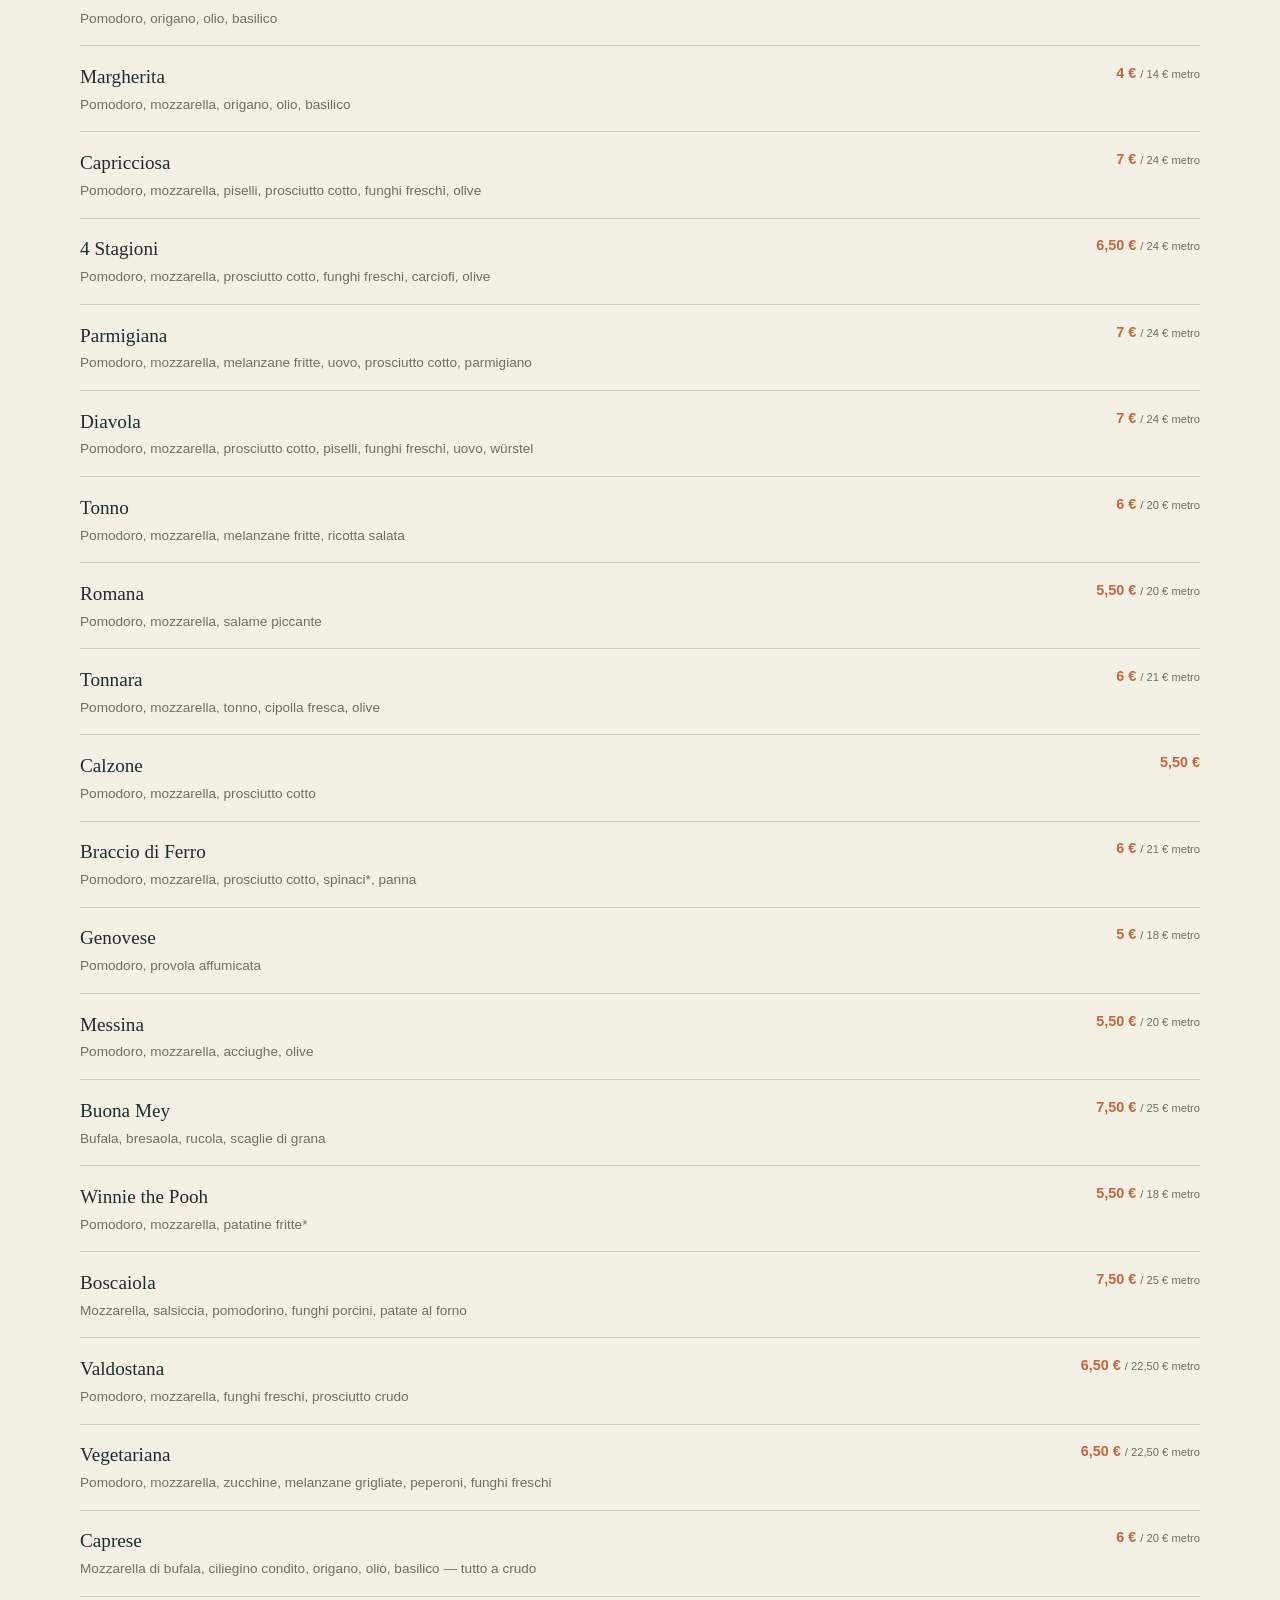
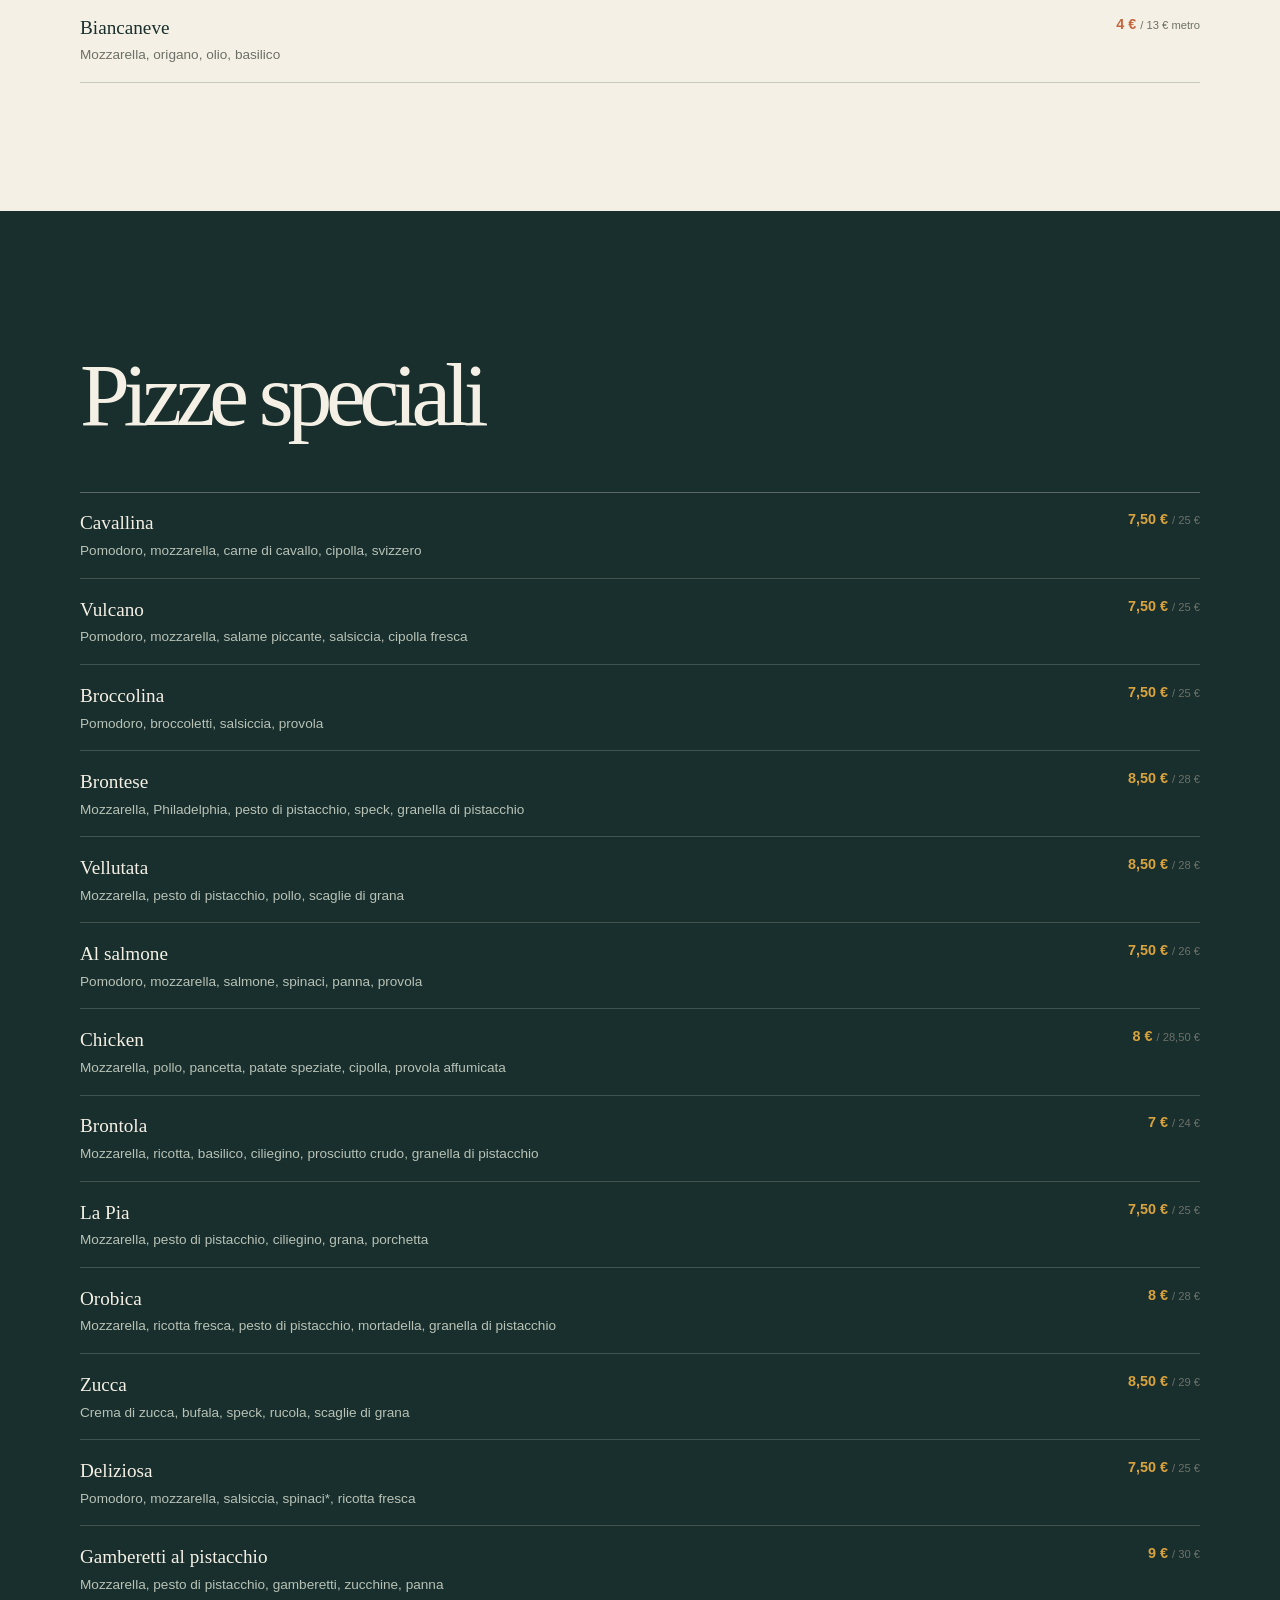
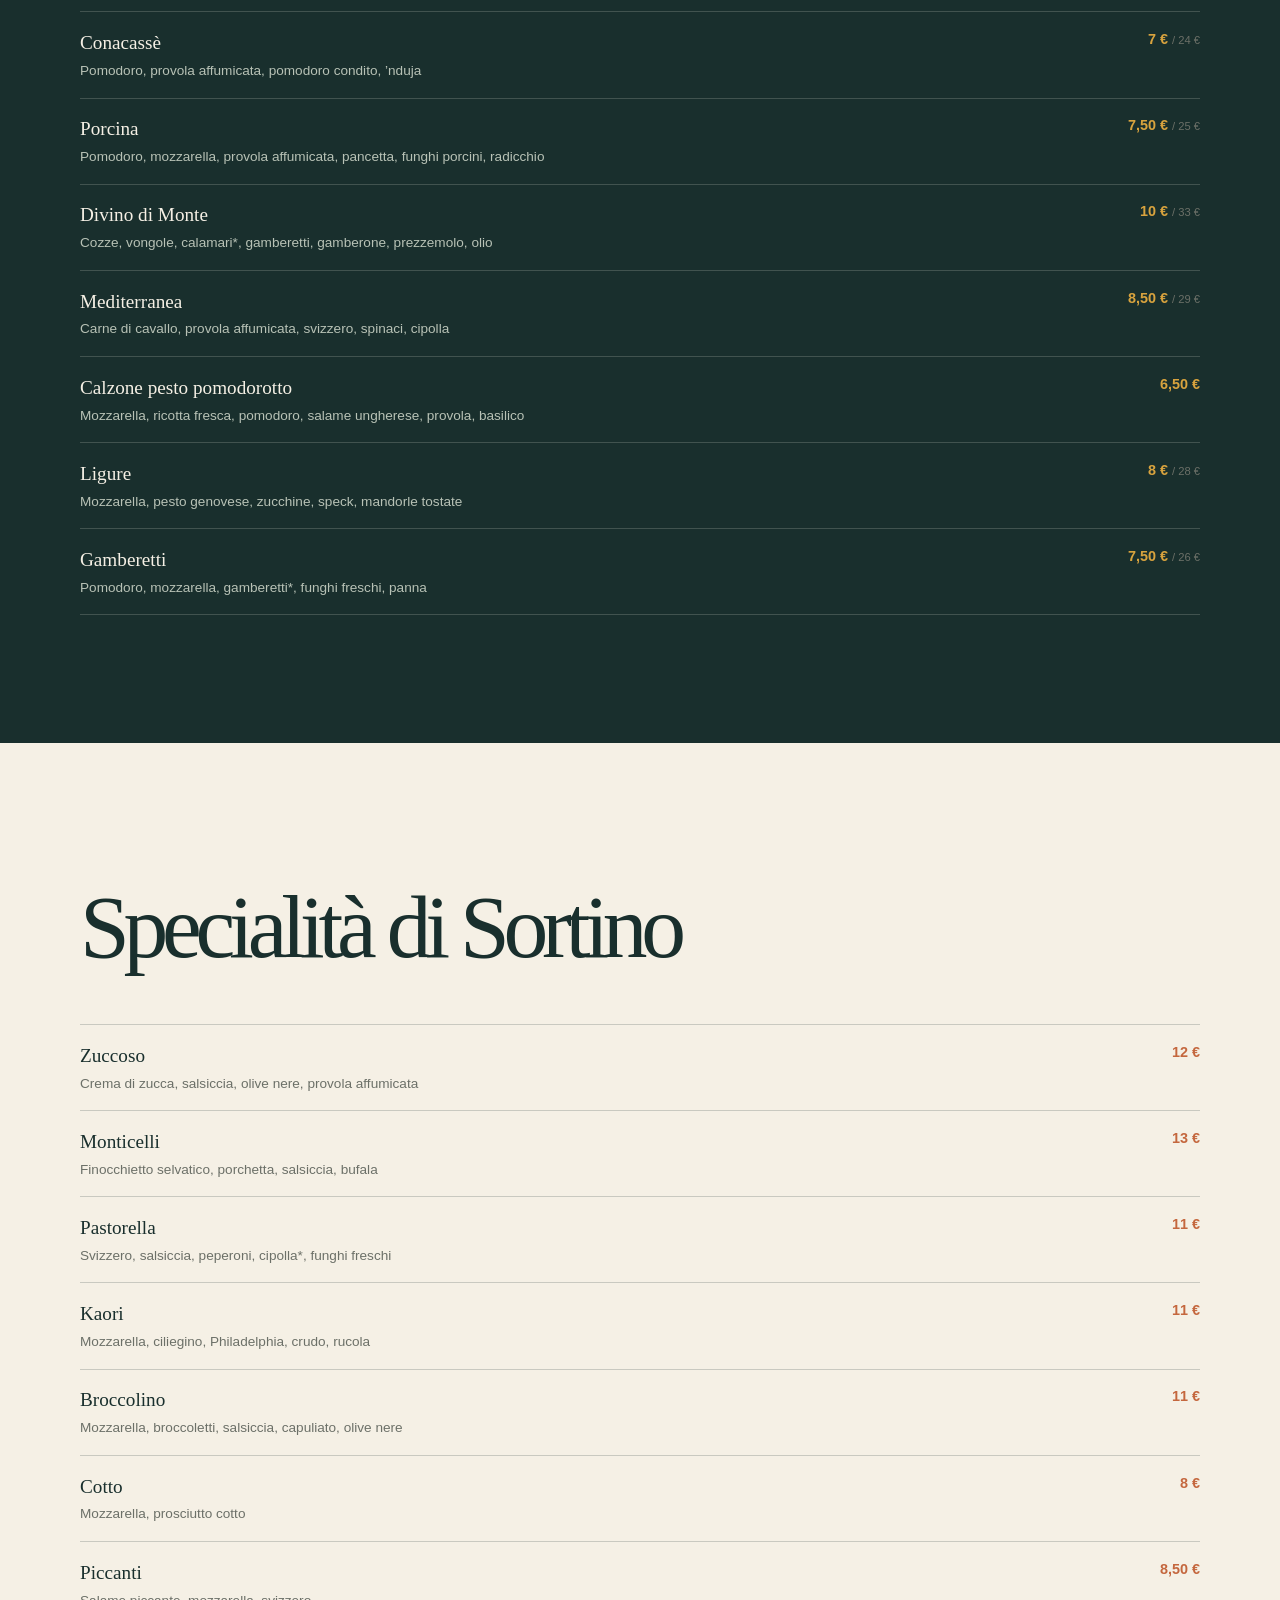
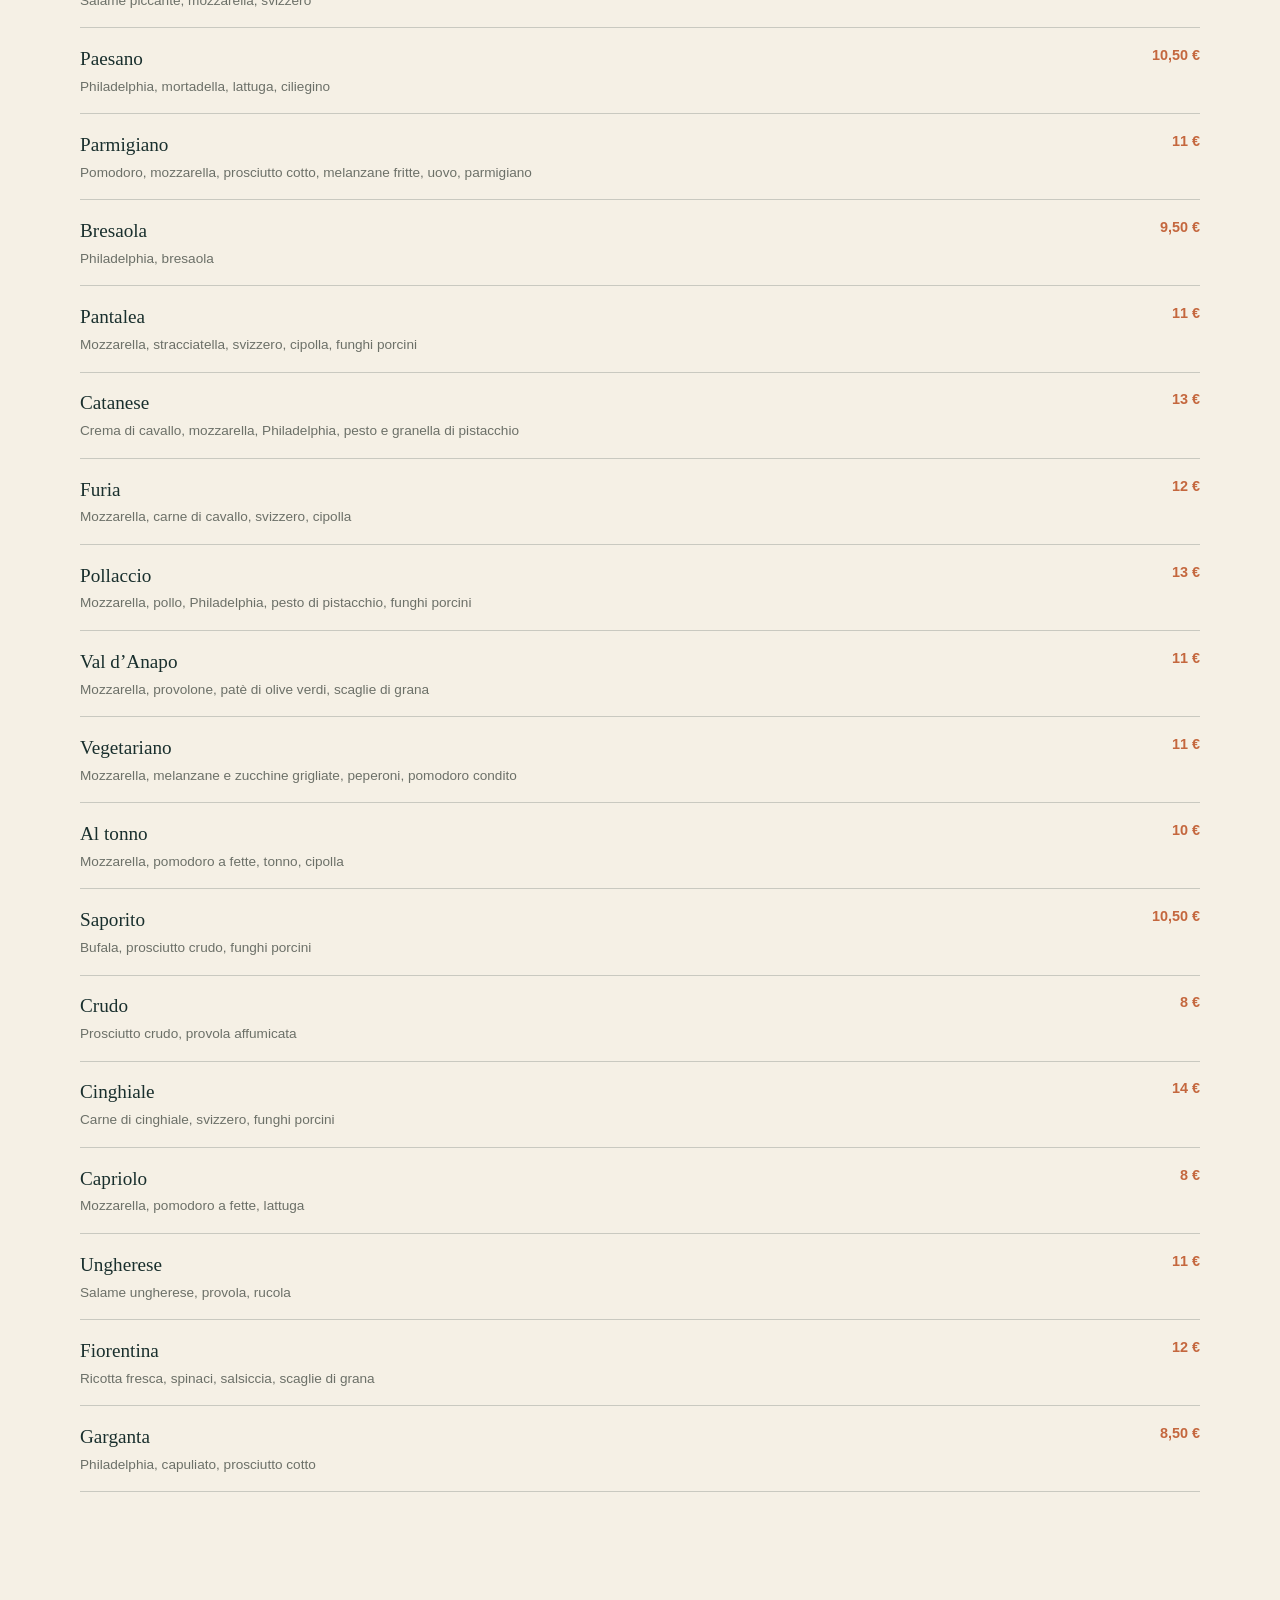
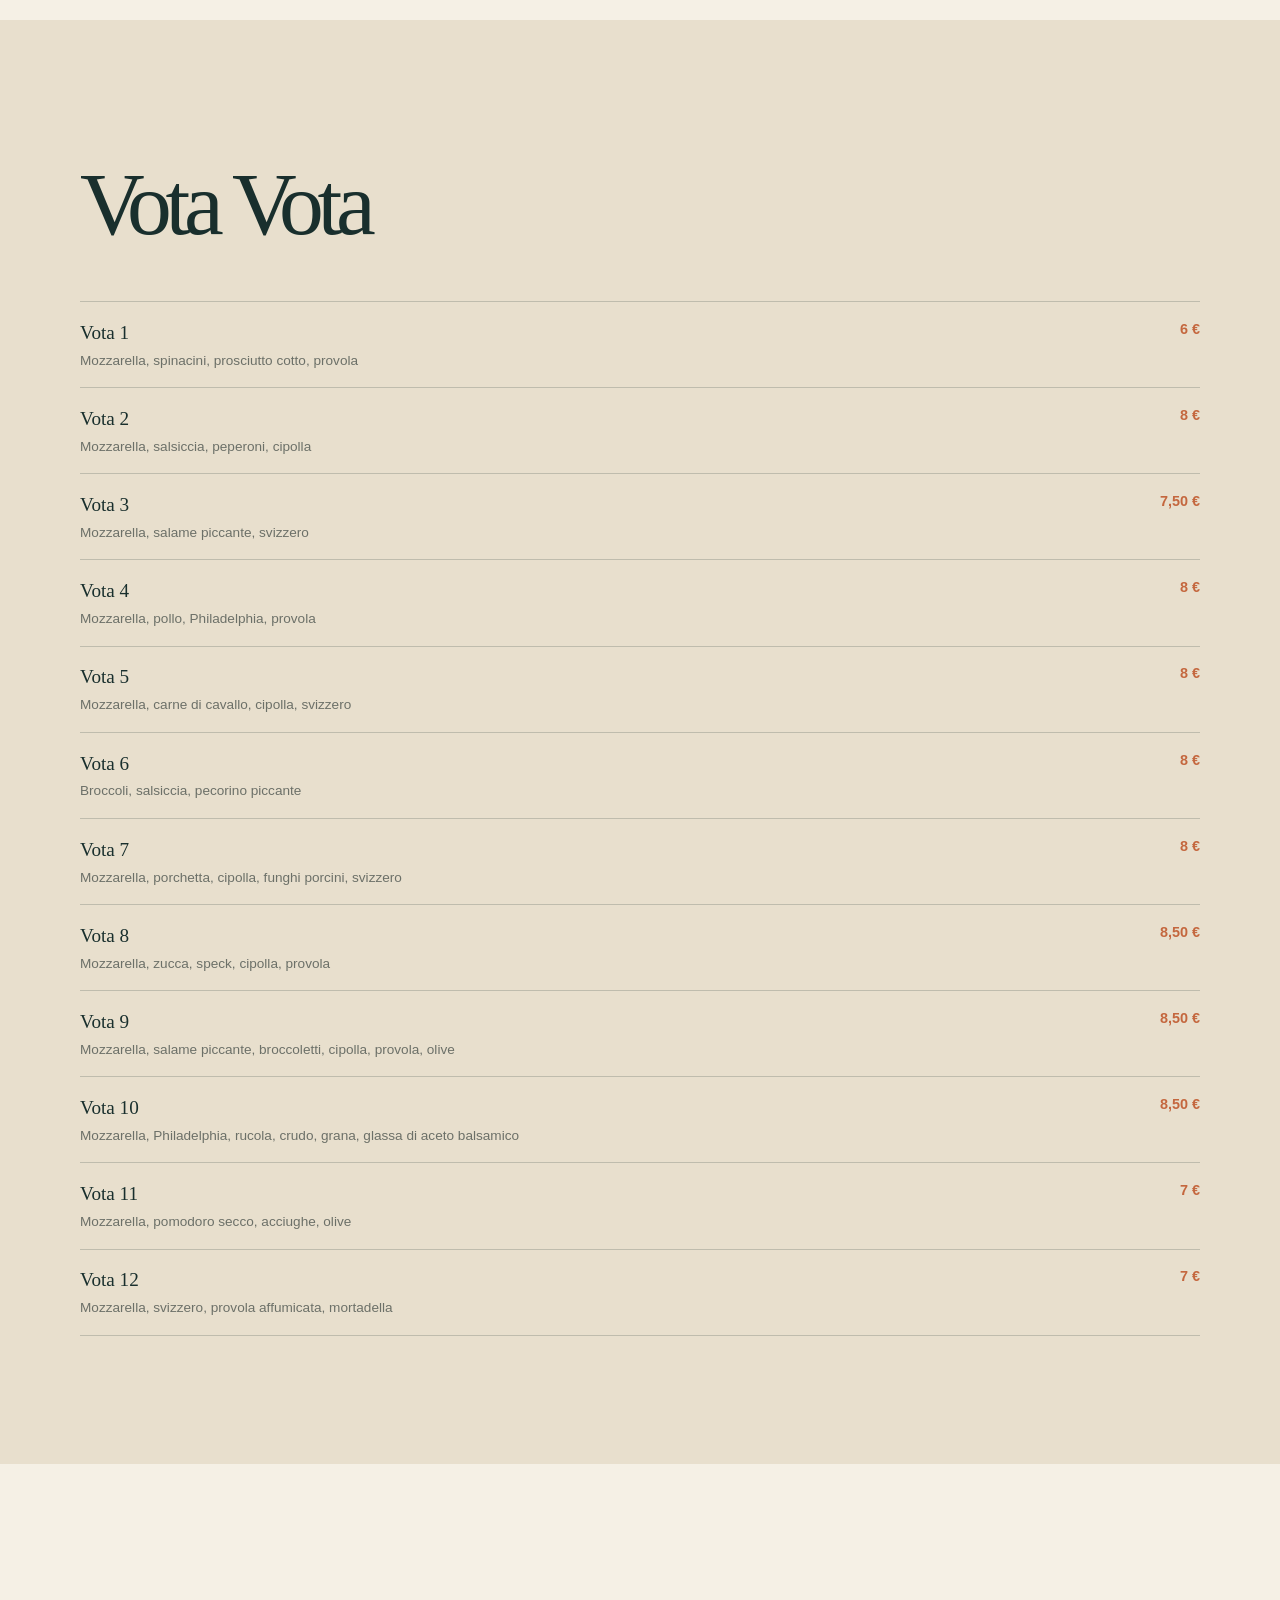
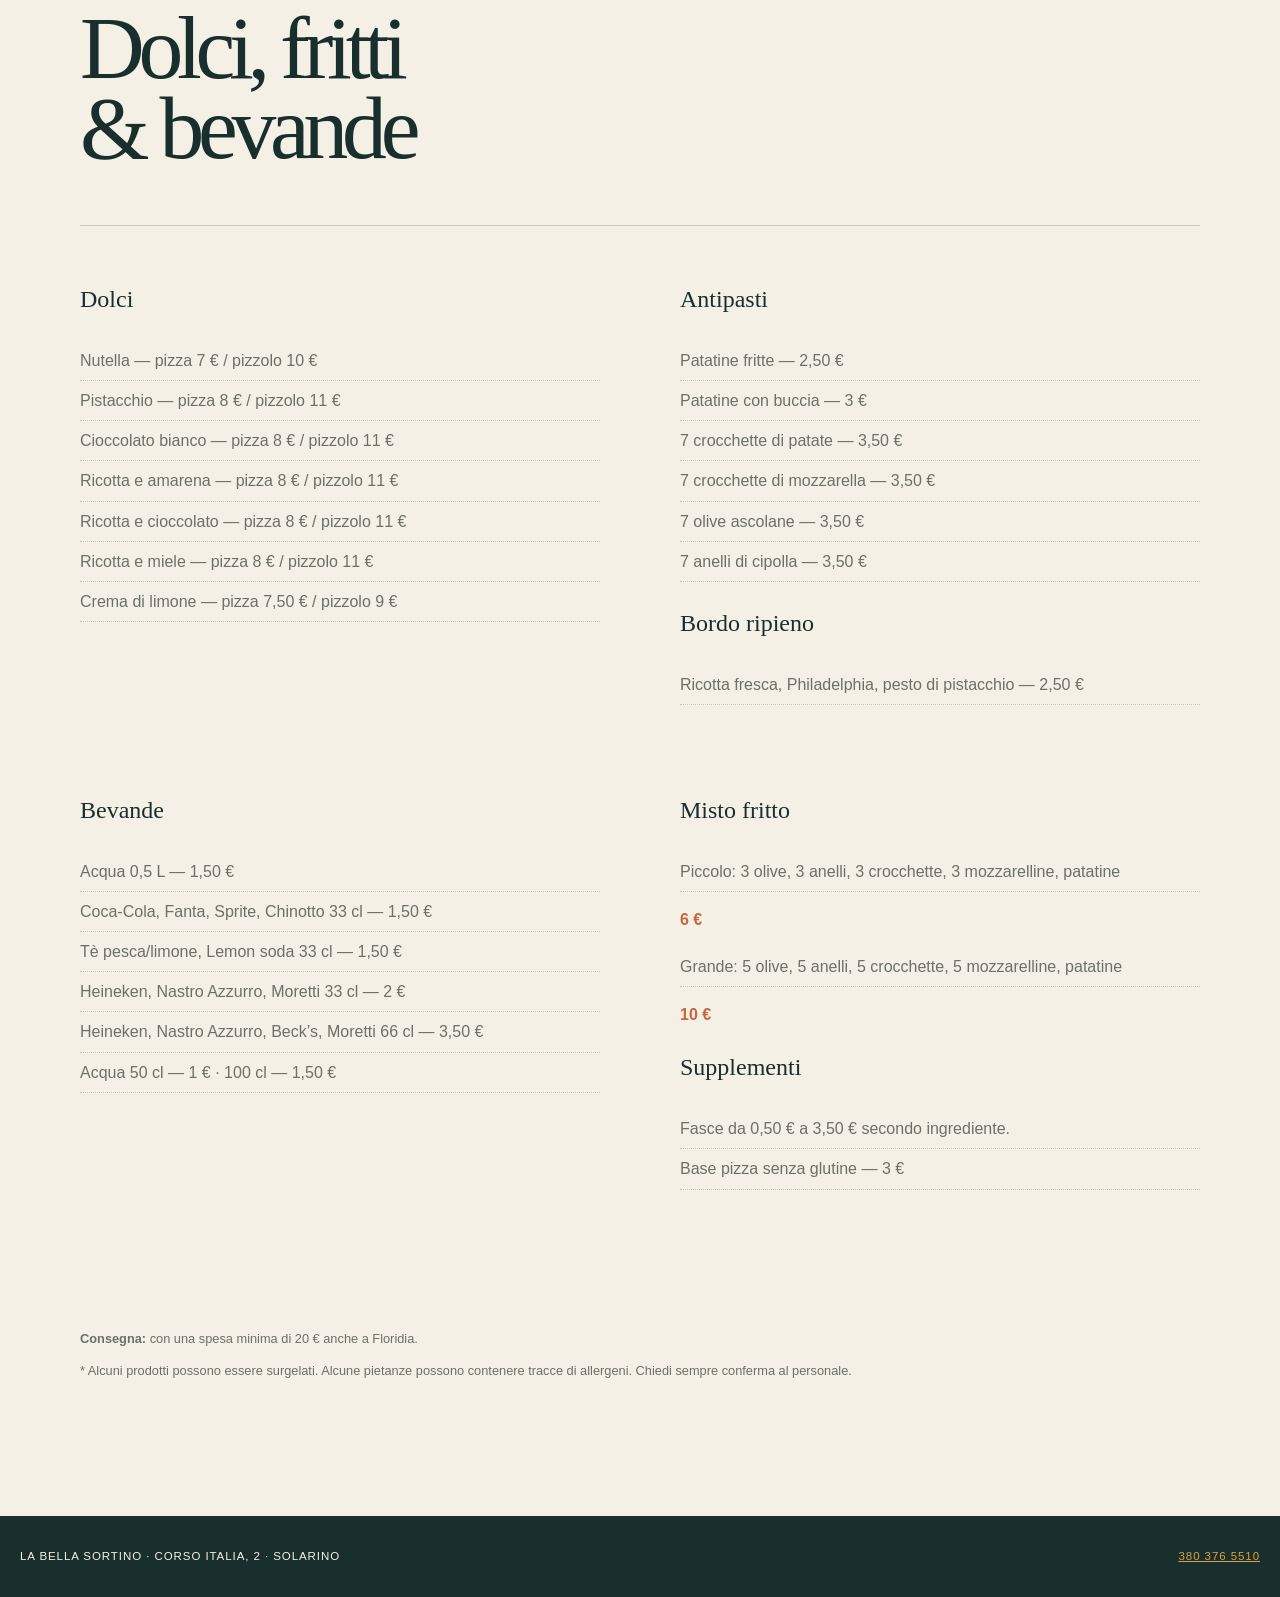
==== commit 26973f64: "Update index.html" ====
--- a/la-bella-sortino/index.html
+++ b/la-bella-sortino/index.html
@@ -12,7 +12,7 @@
 <nav class="nav" aria-label="Sezioni del menu"><a href="#pizze">Pizze</a><a href="#speciali">Speciali</a><a href="#pizzoli">Pizzoli</a><a href="#vota">Vota Vota</a><a href="#extra">Extra</a></nav>
 <main>
 <section class="section intro"><p class="kicker"></p><h2>Pizza, pizzolo<br>e sapori siciliani.</h2><p>Impasti, ingredienti siciliani e proposte da condividere.</p></section>
-<section class="section" id="pizze"><div class="section-head"><p class="kicker"></p><h2>Pizze</h2><p>Prezzi singoli e formato metro dove indicato.</p></div><div class="menu-list">
+<section class="section" id="pizze"><div class="section-head"><p class="kicker"></p><h2>Pizze</h2><p></p></div><div class="menu-list">
 <article><div><h3>Russa</h3><p>Pomodoro, origano, olio, basilico</p></div><strong>3,50 € <small>/ 10 € metro</small></strong></article>
 <article><div><h3>Margherita</h3><p>Pomodoro, mozzarella, origano, olio, basilico</p></div><strong>4 € <small>/ 14 € metro</small></strong></article>
 <article><div><h3>Capricciosa</h3><p>Pomodoro, mozzarella, piselli, prosciutto cotto, funghi freschi, olive</p></div><strong>7 € <small>/ 24 € metro</small></strong></article>
@@ -36,10 +36,10 @@
 </div></section>
 <section class="section section--dark" id="speciali"><div class="section-head"><p class="kicker"></p><h2>Pizze speciali</h2></div><div class="menu-list">
 <article><div><h3>Cavallina</h3><p>Pomodoro, mozzarella, carne di cavallo, cipolla, svizzero</p></div><strong>7,50 € <small>/ 25 €</small></strong></article><article><div><h3>Vulcano</h3><p>Pomodoro, mozzarella, salame piccante, salsiccia, cipolla fresca</p></div><strong>7,50 € <small>/ 25 €</small></strong></article><article><div><h3>Broccolina</h3><p>Pomodoro, broccoletti, salsiccia, provola</p></div><strong>7,50 € <small>/ 25 €</small></strong></article><article><div><h3>Brontese</h3><p>Mozzarella, Philadelphia, pesto di pistacchio, speck, granella di pistacchio</p></div><strong>8,50 € <small>/ 28 €</small></strong></article><article><div><h3>Vellutata</h3><p>Mozzarella, pesto di pistacchio, pollo, scaglie di grana</p></div><strong>8,50 € <small>/ 28 €</small></strong></article><article><div><h3>Al salmone</h3><p>Pomodoro, mozzarella, salmone, spinaci, panna, provola</p></div><strong>7,50 € <small>/ 26 €</small></strong></article><article><div><h3>Chicken</h3><p>Mozzarella, pollo, pancetta, patate speziate, cipolla, provola affumicata</p></div><strong>8 € <small>/ 28,50 €</small></strong></article><article><div><h3>Brontola</h3><p>Mozzarella, ricotta, basilico, ciliegino, prosciutto crudo, granella di pistacchio</p></div><strong>7 € <small>/ 24 €</small></strong></article><article><div><h3>La Pia</h3><p>Mozzarella, pesto di pistacchio, ciliegino, grana, porchetta</p></div><strong>7,50 € <small>/ 25 €</small></strong></article><article><div><h3>Orobica</h3><p>Mozzarella, ricotta fresca, pesto di pistacchio, mortadella, granella di pistacchio</p></div><strong>8 € <small>/ 28 €</small></strong></article><article><div><h3>Zucca</h3><p>Crema di zucca, bufala, speck, rucola, scaglie di grana</p></div><strong>8,50 € <small>/ 29 €</small></strong></article><article><div><h3>Deliziosa</h3><p>Pomodoro, mozzarella, salsiccia, spinaci*, ricotta fresca</p></div><strong>7,50 € <small>/ 25 €</small></strong></article><article><div><h3>Gamberetti al pistacchio</h3><p>Mozzarella, pesto di pistacchio, gamberetti, zucchine, panna</p></div><strong>9 € <small>/ 30 €</small></strong></article><article><div><h3>Conacassè</h3><p>Pomodoro, provola affumicata, pomodoro condito, ’nduja</p></div><strong>7 € <small>/ 24 €</small></strong></article><article><div><h3>Porcina</h3><p>Pomodoro, mozzarella, provola affumicata, pancetta, funghi porcini, radicchio</p></div><strong>7,50 € <small>/ 25 €</small></strong></article><article><div><h3>Divino di Monte</h3><p>Cozze, vongole, calamari*, gamberetti, gamberone, prezzemolo, olio</p></div><strong>10 € <small>/ 33 €</small></strong></article><article><div><h3>Mediterranea</h3><p>Carne di cavallo, provola affumicata, svizzero, spinaci, cipolla</p></div><strong>8,50 € <small>/ 29 €</small></strong></article><article><div><h3>Calzone pesto pomodorotto</h3><p>Mozzarella, ricotta fresca, pomodoro, salame ungherese, provola, basilico</p></div><strong>6,50 €</strong></article><article><div><h3>Ligure</h3><p>Mozzarella, pesto genovese, zucchine, speck, mandorle tostate</p></div><strong>8 € <small>/ 28 €</small></strong></article><article><div><h3>Gamberetti</h3><p>Pomodoro, mozzarella, gamberetti*, funghi freschi, panna</p></div><strong>7,50 € <small>/ 26 €</small></strong></article></div></section>
-<section class="section" id="pizzoli"><div class="section-head"><p class="kicker"></p><h2>Specialità di Sortino</h2><p>Tutti con olio EVO, origano e grana.</p></div><div class="menu-list menu-list--columns">
+<section class="section" id="pizzoli"><div class="section-head"><p class="kicker"></p><h2>Specialità di Sortino</h2><p></p></div><div class="menu-list menu-list--columns">
 <article><div><h3>Zuccoso</h3><p>Crema di zucca, salsiccia, olive nere, provola affumicata</p></div><strong>12 €</strong></article><article><div><h3>Monticelli</h3><p>Finocchietto selvatico, porchetta, salsiccia, bufala</p></div><strong>13 €</strong></article><article><div><h3>Pastorella</h3><p>Svizzero, salsiccia, peperoni, cipolla*, funghi freschi</p></div><strong>11 €</strong></article><article><div><h3>Kaori</h3><p>Mozzarella, ciliegino, Philadelphia, crudo, rucola</p></div><strong>11 €</strong></article><article><div><h3>Broccolino</h3><p>Mozzarella, broccoletti, salsiccia, capuliato, olive nere</p></div><strong>11 €</strong></article><article><div><h3>Cotto</h3><p>Mozzarella, prosciutto cotto</p></div><strong>8 €</strong></article><article><div><h3>Piccanti</h3><p>Salame piccante, mozzarella, svizzero</p></div><strong>8,50 €</strong></article><article><div><h3>Paesano</h3><p>Philadelphia, mortadella, lattuga, ciliegino</p></div><strong>10,50 €</strong></article><article><div><h3>Parmigiano</h3><p>Pomodoro, mozzarella, prosciutto cotto, melanzane fritte, uovo, parmigiano</p></div><strong>11 €</strong></article><article><div><h3>Bresaola</h3><p>Philadelphia, bresaola</p></div><strong>9,50 €</strong></article><article><div><h3>Pantalea</h3><p>Mozzarella, stracciatella, svizzero, cipolla, funghi porcini</p></div><strong>11 €</strong></article><article><div><h3>Catanese</h3><p>Crema di cavallo, mozzarella, Philadelphia, pesto e granella di pistacchio</p></div><strong>13 €</strong></article><article><div><h3>Furia</h3><p>Mozzarella, carne di cavallo, svizzero, cipolla</p></div><strong>12 €</strong></article><article><div><h3>Pollaccio</h3><p>Mozzarella, pollo, Philadelphia, pesto di pistacchio, funghi porcini</p></div><strong>13 €</strong></article><article><div><h3>Val d’Anapo</h3><p>Mozzarella, provolone, patè di olive verdi, scaglie di grana</p></div><strong>11 €</strong></article><article><div><h3>Vegetariano</h3><p>Mozzarella, melanzane e zucchine grigliate, peperoni, pomodoro condito</p></div><strong>11 €</strong></article><article><div><h3>Al tonno</h3><p>Mozzarella, pomodoro a fette, tonno, cipolla</p></div><strong>10 €</strong></article><article><div><h3>Saporito</h3><p>Bufala, prosciutto crudo, funghi porcini</p></div><strong>10,50 €</strong></article><article><div><h3>Crudo</h3><p>Prosciutto crudo, provola affumicata</p></div><strong>8 €</strong></article><article><div><h3>Cinghiale</h3><p>Carne di cinghiale, svizzero, funghi porcini</p></div><strong>14 €</strong></article><article><div><h3>Capriolo</h3><p>Mozzarella, pomodoro a fette, lattuga</p></div><strong>8 €</strong></article><article><div><h3>Ungherese</h3><p>Salame ungherese, provola, rucola</p></div><strong>11 €</strong></article><article><div><h3>Fiorentina</h3><p>Ricotta fresca, spinaci, salsiccia, scaglie di grana</p></div><strong>12 €</strong></article><article><div><h3>Garganta</h3><p>Philadelphia, capuliato, prosciutto cotto</p></div><strong>8,50 €</strong></article></div></section>
-<section class="section section--accent" id="vota"><div class="section-head"><p class="kicker"></p><h2>Vota Vota</h2><p>Tutti con olio EVO, origano e grana.</p></div><div class="menu-list"> <article><div><h3>Vota 1</h3><p>Mozzarella, spinacini, prosciutto cotto, provola</p></div><strong>6 €</strong></article><article><div><h3>Vota 2</h3><p>Mozzarella, salsiccia, peperoni, cipolla</p></div><strong>8 €</strong></article><article><div><h3>Vota 3</h3><p>Mozzarella, salame piccante, svizzero</p></div><strong>7,50 €</strong></article><article><div><h3>Vota 4</h3><p>Mozzarella, pollo, Philadelphia, provola</p></div><strong>8 €</strong></article><article><div><h3>Vota 5</h3><p>Mozzarella, carne di cavallo, cipolla, svizzero</p></div><strong>8 €</strong></article><article><div><h3>Vota 6</h3><p>Broccoli, salsiccia, pecorino piccante</p></div><strong>8 €</strong></article><article><div><h3>Vota 7</h3><p>Mozzarella, porchetta, cipolla, funghi porcini, svizzero</p></div><strong>8 €</strong></article><article><div><h3>Vota 8</h3><p>Mozzarella, zucca, speck, cipolla, provola</p></div><strong>8,50 €</strong></article><article><div><h3>Vota 9</h3><p>Mozzarella, salame piccante, broccoletti, cipolla, provola, olive</p></div><strong>8,50 €</strong></article><article><div><h3>Vota 10</h3><p>Mozzarella, Philadelphia, rucola, crudo, grana, glassa di aceto balsamico</p></div><strong>8,50 €</strong></article><article><div><h3>Vota 11</h3><p>Mozzarella, pomodoro secco, acciughe, olive</p></div><strong>7 €</strong></article><article><div><h3>Vota 12</h3><p>Mozzarella, svizzero, provola affumicata, mortadella</p></div><strong>7 €</strong></article></div></section>
+<section class="section section--accent" id="vota"><div class="section-head"><p class="kicker"></p><h2>Vota Vota</h2><p></p></div><div class="menu-list"> <article><div><h3>Vota 1</h3><p>Mozzarella, spinacini, prosciutto cotto, provola</p></div><strong>6 €</strong></article><article><div><h3>Vota 2</h3><p>Mozzarella, salsiccia, peperoni, cipolla</p></div><strong>8 €</strong></article><article><div><h3>Vota 3</h3><p>Mozzarella, salame piccante, svizzero</p></div><strong>7,50 €</strong></article><article><div><h3>Vota 4</h3><p>Mozzarella, pollo, Philadelphia, provola</p></div><strong>8 €</strong></article><article><div><h3>Vota 5</h3><p>Mozzarella, carne di cavallo, cipolla, svizzero</p></div><strong>8 €</strong></article><article><div><h3>Vota 6</h3><p>Broccoli, salsiccia, pecorino piccante</p></div><strong>8 €</strong></article><article><div><h3>Vota 7</h3><p>Mozzarella, porchetta, cipolla, funghi porcini, svizzero</p></div><strong>8 €</strong></article><article><div><h3>Vota 8</h3><p>Mozzarella, zucca, speck, cipolla, provola</p></div><strong>8,50 €</strong></article><article><div><h3>Vota 9</h3><p>Mozzarella, salame piccante, broccoletti, cipolla, provola, olive</p></div><strong>8,50 €</strong></article><article><div><h3>Vota 10</h3><p>Mozzarella, Philadelphia, rucola, crudo, grana, glassa di aceto balsamico</p></div><strong>8,50 €</strong></article><article><div><h3>Vota 11</h3><p>Mozzarella, pomodoro secco, acciughe, olive</p></div><strong>7 €</strong></article><article><div><h3>Vota 12</h3><p>Mozzarella, svizzero, provola affumicata, mortadella</p></div><strong>7 €</strong></article></div></section>
 <section class="section" id="extra"><div class="section-head"><p class="kicker"></p><h2>Dolci, fritti<br>& bevande</h2></div><div class="info-grid"><div><h3>Dolci</h3><p>Nutella — pizza 7 € / pizzolo 10 €</p><p>Pistacchio — pizza 8 € / pizzolo 11 €</p><p>Cioccolato bianco — pizza 8 € / pizzolo 11 €</p><p>Ricotta e amarena — pizza 8 € / pizzolo 11 €</p><p>Ricotta e cioccolato — pizza 8 € / pizzolo 11 €</p><p>Ricotta e miele — pizza 8 € / pizzolo 11 €</p><p>Crema di limone — pizza 7,50 € / pizzolo 9 €</p></div><div><h3>Antipasti</h3><p>Patatine fritte — 2,50 €</p><p>Patatine con buccia — 3 €</p><p>7 crocchette di patate — 3,50 €</p><p>7 crocchette di mozzarella — 3,50 €</p><p>7 olive ascolane — 3,50 €</p><p>7 anelli di cipolla — 3,50 €</p><h3>Bordo ripieno</h3><p>Ricotta fresca, Philadelphia, pesto di pistacchio — 2,50 €</p></div><div><h3>Bevande</h3><p>Acqua 0,5 L — 1,50 €</p><p>Coca-Cola, Fanta, Sprite, Chinotto 33 cl — 1,50 €</p><p>Tè pesca/limone, Lemon soda 33 cl — 1,50 €</p><p>Heineken, Nastro Azzurro, Moretti 33 cl — 2 €</p><p>Heineken, Nastro Azzurro, Beck’s, Moretti 66 cl — 3,50 €</p><p>Acqua 50 cl — 1 € · 100 cl — 1,50 €</p></div><div><h3>Misto fritto</h3><p>Piccolo: 3 olive, 3 anelli, 3 crocchette, 3 mozzarelline, patatine</p><strong>6 €</strong><p>Grande: 5 olive, 5 anelli, 5 crocchette, 5 mozzarelline, patatine</p><strong>10 €</strong><h3>Supplementi</h3><p>Fasce da 0,50 € a 3,50 € secondo ingrediente.</p><p>Base pizza senza glutine — 3 €</p></div></div></section>
-<section class="section footer-note"><p><strong>Consegna:</strong> con una spesa minima di 20 € anche a Floridia.</p><p><strong>*</strong> * Alcuni prodotti possono essere surgelati. Alcune pietanze possono contenere tracce di allergeni. Chiedi sempre conferma al personale.</p></section>
+<section class="section footer-note"><p><strong>Consegna:</strong> con una spesa minima di 20 € anche a Floridia.</p><p><strong></strong>* Alcuni prodotti possono essere surgelati. Alcune pietanze possono contenere tracce di allergeni. Chiedi sempre conferma al personale.</p></section>
 </main><footer><span>La Bella Sortino · Corso Italia, 2 · Solarino</span><a href="tel:+393803765510">380 376 5510</a></footer>
 </body></html>
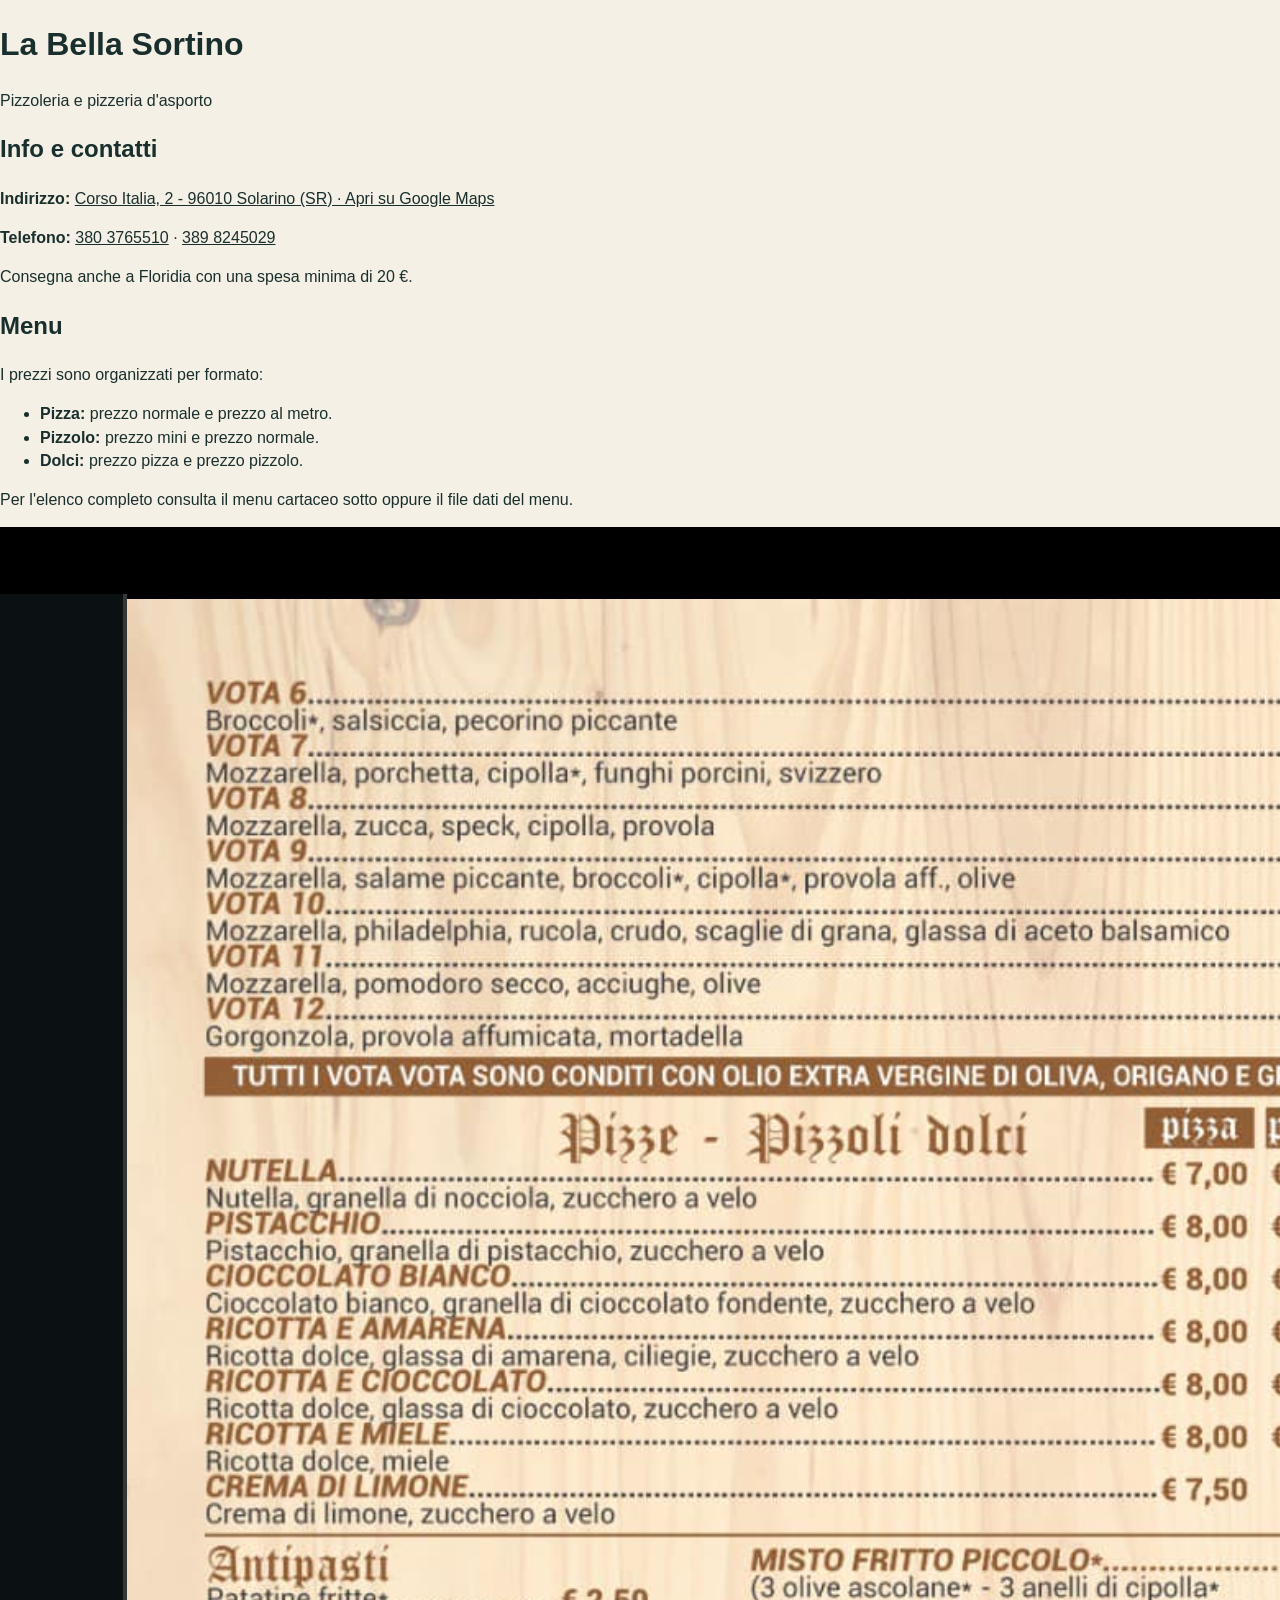
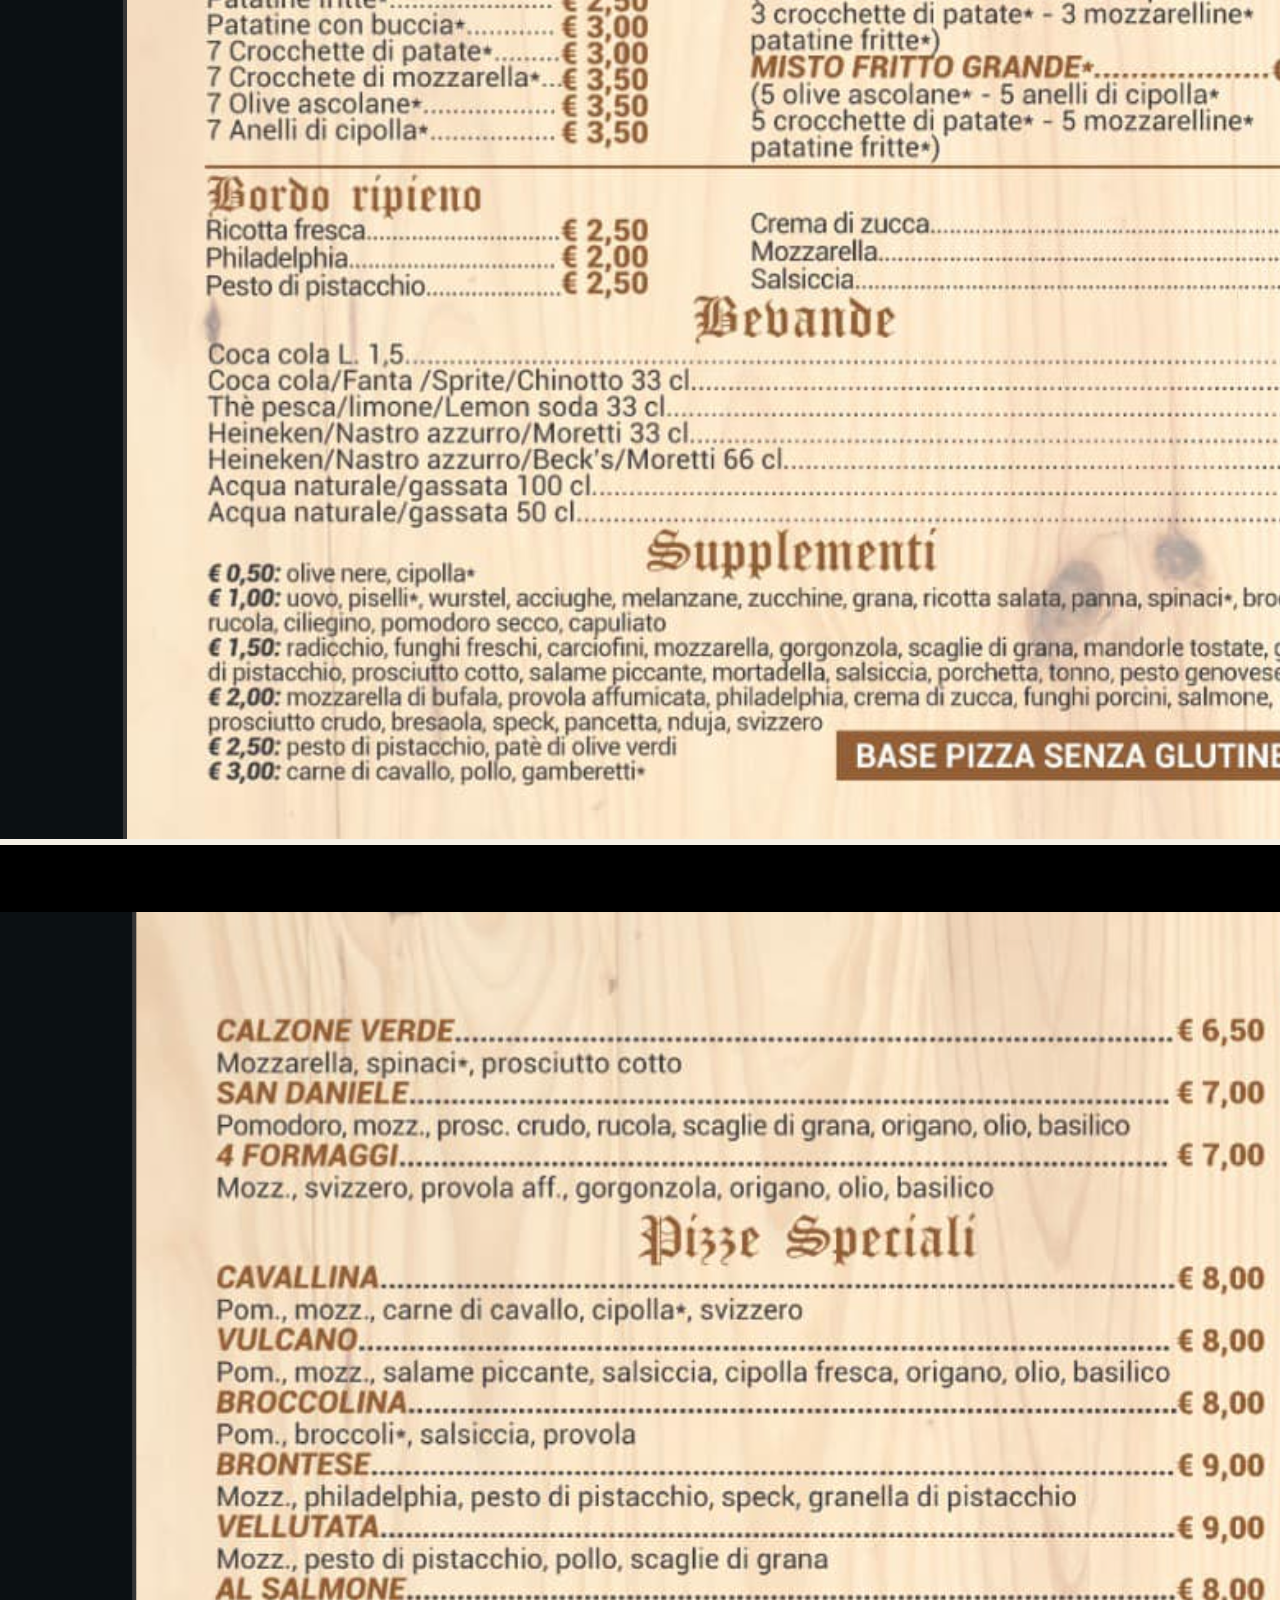
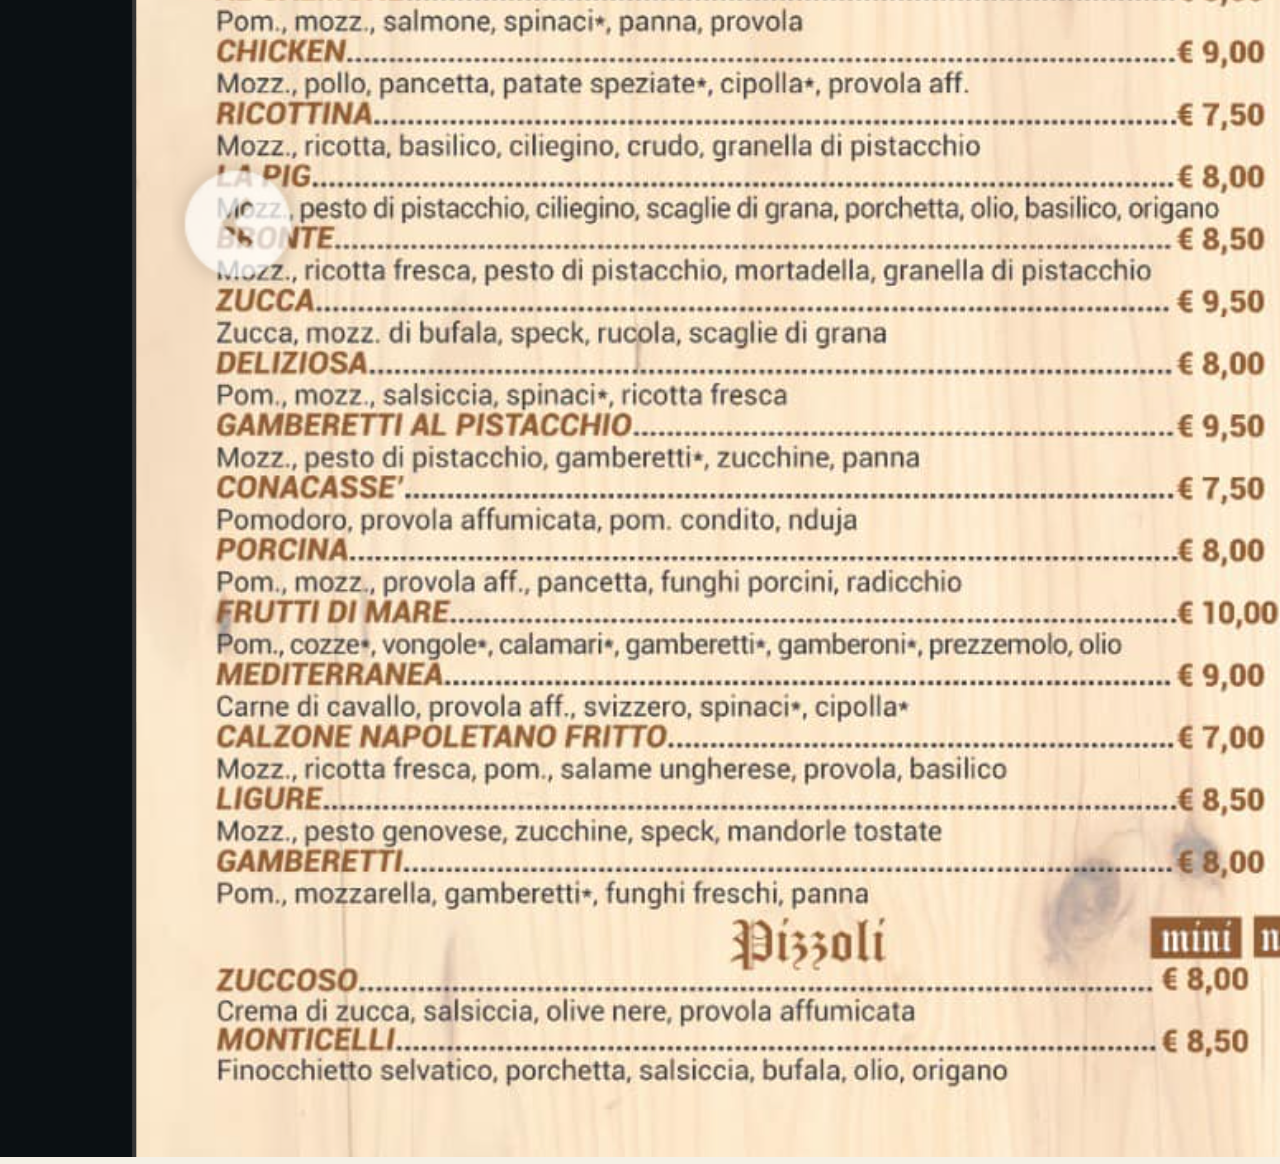
==== commit bf22ebd9: "Aggiunge link Google Maps e formati prezzi La Bella Sortino" ====
--- a/la-bella-sortino/index.html
+++ b/la-bella-sortino/index.html
@@ -1,45 +1,37 @@
-<!doctype html>
+<!DOCTYPE html>
 <html lang="it">
 <head>
-<meta charset="utf-8">
-<meta name="viewport" content="width=device-width, initial-scale=1">
-<meta name="theme-color" content="#174d4a">
-<title>La Bella Sortino — Pizzeria Pizzoleria</title>
-<link rel="stylesheet" href="style.css">
+  <meta charset="UTF-8">
+  <meta name="viewport" content="width=device-width, initial-scale=1.0">
+  <title>La Bella Sortino</title>
+  <link rel="stylesheet" href="style.css">
 </head>
 <body>
-<header class="hero"><div class="hero__inner"><p class="kicker">Solarino · Pizza da asporto</p><h1>La Bella<br><em>Sortino</em></h1><p class="tagline">Pizzeria · Pizzoleria</p><div class="meta"><span>Corso Italia, 2<br>96010 Solarino (SR)</span><a href="tel:+393803765510">380 376 5510</a></div><p class="delivery">Con una spesa minima di 20 €<br>consegna anche a Floridia</p></div></header>
-<nav class="nav" aria-label="Sezioni del menu"><a href="#pizze">Pizze</a><a href="#speciali">Speciali</a><a href="#pizzoli">Pizzoli</a><a href="#vota">Vota Vota</a><a href="#extra">Extra</a></nav>
-<main>
-<section class="section intro"><p class="kicker"></p><h2>Pizza, pizzolo<br>e sapori siciliani.</h2><p>Impasti, ingredienti siciliani e proposte da condividere.</p></section>
-<section class="section" id="pizze"><div class="section-head"><p class="kicker"></p><h2>Pizze</h2><p></p></div><div class="menu-list">
-<article><div><h3>Russa</h3><p>Pomodoro, origano, olio, basilico</p></div><strong>3,50 € <small>/ 10 € metro</small></strong></article>
-<article><div><h3>Margherita</h3><p>Pomodoro, mozzarella, origano, olio, basilico</p></div><strong>4 € <small>/ 14 € metro</small></strong></article>
-<article><div><h3>Capricciosa</h3><p>Pomodoro, mozzarella, piselli, prosciutto cotto, funghi freschi, olive</p></div><strong>7 € <small>/ 24 € metro</small></strong></article>
-<article><div><h3>4 Stagioni</h3><p>Pomodoro, mozzarella, prosciutto cotto, funghi freschi, carciofi, olive</p></div><strong>6,50 € <small>/ 24 € metro</small></strong></article>
-<article><div><h3>Parmigiana</h3><p>Pomodoro, mozzarella, melanzane fritte, uovo, prosciutto cotto, parmigiano</p></div><strong>7 € <small>/ 24 € metro</small></strong></article>
-<article><div><h3>Diavola</h3><p>Pomodoro, mozzarella, prosciutto cotto, piselli, funghi freschi, uovo, würstel</p></div><strong>7 € <small>/ 24 € metro</small></strong></article>
-<article><div><h3>Tonno</h3><p>Pomodoro, mozzarella, melanzane fritte, ricotta salata</p></div><strong>6 € <small>/ 20 € metro</small></strong></article>
-<article><div><h3>Romana</h3><p>Pomodoro, mozzarella, salame piccante</p></div><strong>5,50 € <small>/ 20 € metro</small></strong></article>
-<article><div><h3>Tonnara</h3><p>Pomodoro, mozzarella, tonno, cipolla fresca, olive</p></div><strong>6 € <small>/ 21 € metro</small></strong></article>
-<article><div><h3>Calzone</h3><p>Pomodoro, mozzarella, prosciutto cotto</p></div><strong>5,50 €</strong></article>
-<article><div><h3>Braccio di Ferro</h3><p>Pomodoro, mozzarella, prosciutto cotto, spinaci*, panna</p></div><strong>6 € <small>/ 21 € metro</small></strong></article>
-<article><div><h3>Genovese</h3><p>Pomodoro, provola affumicata</p></div><strong>5 € <small>/ 18 € metro</small></strong></article>
-<article><div><h3>Messina</h3><p>Pomodoro, mozzarella, acciughe, olive</p></div><strong>5,50 € <small>/ 20 € metro</small></strong></article>
-<article><div><h3>Buona Mey</h3><p>Bufala, bresaola, rucola, scaglie di grana</p></div><strong>7,50 € <small>/ 25 € metro</small></strong></article>
-<article><div><h3>Winnie the Pooh</h3><p>Pomodoro, mozzarella, patatine fritte*</p></div><strong>5,50 € <small>/ 18 € metro</small></strong></article>
-<article><div><h3>Boscaiola</h3><p>Mozzarella, salsiccia, pomodorino, funghi porcini, patate al forno</p></div><strong>7,50 € <small>/ 25 € metro</small></strong></article>
-<article><div><h3>Valdostana</h3><p>Pomodoro, mozzarella, funghi freschi, prosciutto crudo</p></div><strong>6,50 € <small>/ 22,50 € metro</small></strong></article>
-<article><div><h3>Vegetariana</h3><p>Pomodoro, mozzarella, zucchine, melanzane grigliate, peperoni, funghi freschi</p></div><strong>6,50 € <small>/ 22,50 € metro</small></strong></article>
-<article><div><h3>Caprese</h3><p>Mozzarella di bufala, ciliegino condito, origano, olio, basilico — tutto a crudo</p></div><strong>6 € <small>/ 20 € metro</small></strong></article>
-<article><div><h3>Biancaneve</h3><p>Mozzarella, origano, olio, basilico</p></div><strong>4 € <small>/ 13 € metro</small></strong></article>
-</div></section>
-<section class="section section--dark" id="speciali"><div class="section-head"><p class="kicker"></p><h2>Pizze speciali</h2></div><div class="menu-list">
-<article><div><h3>Cavallina</h3><p>Pomodoro, mozzarella, carne di cavallo, cipolla, svizzero</p></div><strong>7,50 € <small>/ 25 €</small></strong></article><article><div><h3>Vulcano</h3><p>Pomodoro, mozzarella, salame piccante, salsiccia, cipolla fresca</p></div><strong>7,50 € <small>/ 25 €</small></strong></article><article><div><h3>Broccolina</h3><p>Pomodoro, broccoletti, salsiccia, provola</p></div><strong>7,50 € <small>/ 25 €</small></strong></article><article><div><h3>Brontese</h3><p>Mozzarella, Philadelphia, pesto di pistacchio, speck, granella di pistacchio</p></div><strong>8,50 € <small>/ 28 €</small></strong></article><article><div><h3>Vellutata</h3><p>Mozzarella, pesto di pistacchio, pollo, scaglie di grana</p></div><strong>8,50 € <small>/ 28 €</small></strong></article><article><div><h3>Al salmone</h3><p>Pomodoro, mozzarella, salmone, spinaci, panna, provola</p></div><strong>7,50 € <small>/ 26 €</small></strong></article><article><div><h3>Chicken</h3><p>Mozzarella, pollo, pancetta, patate speziate, cipolla, provola affumicata</p></div><strong>8 € <small>/ 28,50 €</small></strong></article><article><div><h3>Brontola</h3><p>Mozzarella, ricotta, basilico, ciliegino, prosciutto crudo, granella di pistacchio</p></div><strong>7 € <small>/ 24 €</small></strong></article><article><div><h3>La Pia</h3><p>Mozzarella, pesto di pistacchio, ciliegino, grana, porchetta</p></div><strong>7,50 € <small>/ 25 €</small></strong></article><article><div><h3>Orobica</h3><p>Mozzarella, ricotta fresca, pesto di pistacchio, mortadella, granella di pistacchio</p></div><strong>8 € <small>/ 28 €</small></strong></article><article><div><h3>Zucca</h3><p>Crema di zucca, bufala, speck, rucola, scaglie di grana</p></div><strong>8,50 € <small>/ 29 €</small></strong></article><article><div><h3>Deliziosa</h3><p>Pomodoro, mozzarella, salsiccia, spinaci*, ricotta fresca</p></div><strong>7,50 € <small>/ 25 €</small></strong></article><article><div><h3>Gamberetti al pistacchio</h3><p>Mozzarella, pesto di pistacchio, gamberetti, zucchine, panna</p></div><strong>9 € <small>/ 30 €</small></strong></article><article><div><h3>Conacassè</h3><p>Pomodoro, provola affumicata, pomodoro condito, ’nduja</p></div><strong>7 € <small>/ 24 €</small></strong></article><article><div><h3>Porcina</h3><p>Pomodoro, mozzarella, provola affumicata, pancetta, funghi porcini, radicchio</p></div><strong>7,50 € <small>/ 25 €</small></strong></article><article><div><h3>Divino di Monte</h3><p>Cozze, vongole, calamari*, gamberetti, gamberone, prezzemolo, olio</p></div><strong>10 € <small>/ 33 €</small></strong></article><article><div><h3>Mediterranea</h3><p>Carne di cavallo, provola affumicata, svizzero, spinaci, cipolla</p></div><strong>8,50 € <small>/ 29 €</small></strong></article><article><div><h3>Calzone pesto pomodorotto</h3><p>Mozzarella, ricotta fresca, pomodoro, salame ungherese, provola, basilico</p></div><strong>6,50 €</strong></article><article><div><h3>Ligure</h3><p>Mozzarella, pesto genovese, zucchine, speck, mandorle tostate</p></div><strong>8 € <small>/ 28 €</small></strong></article><article><div><h3>Gamberetti</h3><p>Pomodoro, mozzarella, gamberetti*, funghi freschi, panna</p></div><strong>7,50 € <small>/ 26 €</small></strong></article></div></section>
-<section class="section" id="pizzoli"><div class="section-head"><p class="kicker"></p><h2>Specialità di Sortino</h2><p></p></div><div class="menu-list menu-list--columns">
-<article><div><h3>Zuccoso</h3><p>Crema di zucca, salsiccia, olive nere, provola affumicata</p></div><strong>12 €</strong></article><article><div><h3>Monticelli</h3><p>Finocchietto selvatico, porchetta, salsiccia, bufala</p></div><strong>13 €</strong></article><article><div><h3>Pastorella</h3><p>Svizzero, salsiccia, peperoni, cipolla*, funghi freschi</p></div><strong>11 €</strong></article><article><div><h3>Kaori</h3><p>Mozzarella, ciliegino, Philadelphia, crudo, rucola</p></div><strong>11 €</strong></article><article><div><h3>Broccolino</h3><p>Mozzarella, broccoletti, salsiccia, capuliato, olive nere</p></div><strong>11 €</strong></article><article><div><h3>Cotto</h3><p>Mozzarella, prosciutto cotto</p></div><strong>8 €</strong></article><article><div><h3>Piccanti</h3><p>Salame piccante, mozzarella, svizzero</p></div><strong>8,50 €</strong></article><article><div><h3>Paesano</h3><p>Philadelphia, mortadella, lattuga, ciliegino</p></div><strong>10,50 €</strong></article><article><div><h3>Parmigiano</h3><p>Pomodoro, mozzarella, prosciutto cotto, melanzane fritte, uovo, parmigiano</p></div><strong>11 €</strong></article><article><div><h3>Bresaola</h3><p>Philadelphia, bresaola</p></div><strong>9,50 €</strong></article><article><div><h3>Pantalea</h3><p>Mozzarella, stracciatella, svizzero, cipolla, funghi porcini</p></div><strong>11 €</strong></article><article><div><h3>Catanese</h3><p>Crema di cavallo, mozzarella, Philadelphia, pesto e granella di pistacchio</p></div><strong>13 €</strong></article><article><div><h3>Furia</h3><p>Mozzarella, carne di cavallo, svizzero, cipolla</p></div><strong>12 €</strong></article><article><div><h3>Pollaccio</h3><p>Mozzarella, pollo, Philadelphia, pesto di pistacchio, funghi porcini</p></div><strong>13 €</strong></article><article><div><h3>Val d’Anapo</h3><p>Mozzarella, provolone, patè di olive verdi, scaglie di grana</p></div><strong>11 €</strong></article><article><div><h3>Vegetariano</h3><p>Mozzarella, melanzane e zucchine grigliate, peperoni, pomodoro condito</p></div><strong>11 €</strong></article><article><div><h3>Al tonno</h3><p>Mozzarella, pomodoro a fette, tonno, cipolla</p></div><strong>10 €</strong></article><article><div><h3>Saporito</h3><p>Bufala, prosciutto crudo, funghi porcini</p></div><strong>10,50 €</strong></article><article><div><h3>Crudo</h3><p>Prosciutto crudo, provola affumicata</p></div><strong>8 €</strong></article><article><div><h3>Cinghiale</h3><p>Carne di cinghiale, svizzero, funghi porcini</p></div><strong>14 €</strong></article><article><div><h3>Capriolo</h3><p>Mozzarella, pomodoro a fette, lattuga</p></div><strong>8 €</strong></article><article><div><h3>Ungherese</h3><p>Salame ungherese, provola, rucola</p></div><strong>11 €</strong></article><article><div><h3>Fiorentina</h3><p>Ricotta fresca, spinaci, salsiccia, scaglie di grana</p></div><strong>12 €</strong></article><article><div><h3>Garganta</h3><p>Philadelphia, capuliato, prosciutto cotto</p></div><strong>8,50 €</strong></article></div></section>
-<section class="section section--accent" id="vota"><div class="section-head"><p class="kicker"></p><h2>Vota Vota</h2><p></p></div><div class="menu-list"> <article><div><h3>Vota 1</h3><p>Mozzarella, spinacini, prosciutto cotto, provola</p></div><strong>6 €</strong></article><article><div><h3>Vota 2</h3><p>Mozzarella, salsiccia, peperoni, cipolla</p></div><strong>8 €</strong></article><article><div><h3>Vota 3</h3><p>Mozzarella, salame piccante, svizzero</p></div><strong>7,50 €</strong></article><article><div><h3>Vota 4</h3><p>Mozzarella, pollo, Philadelphia, provola</p></div><strong>8 €</strong></article><article><div><h3>Vota 5</h3><p>Mozzarella, carne di cavallo, cipolla, svizzero</p></div><strong>8 €</strong></article><article><div><h3>Vota 6</h3><p>Broccoli, salsiccia, pecorino piccante</p></div><strong>8 €</strong></article><article><div><h3>Vota 7</h3><p>Mozzarella, porchetta, cipolla, funghi porcini, svizzero</p></div><strong>8 €</strong></article><article><div><h3>Vota 8</h3><p>Mozzarella, zucca, speck, cipolla, provola</p></div><strong>8,50 €</strong></article><article><div><h3>Vota 9</h3><p>Mozzarella, salame piccante, broccoletti, cipolla, provola, olive</p></div><strong>8,50 €</strong></article><article><div><h3>Vota 10</h3><p>Mozzarella, Philadelphia, rucola, crudo, grana, glassa di aceto balsamico</p></div><strong>8,50 €</strong></article><article><div><h3>Vota 11</h3><p>Mozzarella, pomodoro secco, acciughe, olive</p></div><strong>7 €</strong></article><article><div><h3>Vota 12</h3><p>Mozzarella, svizzero, provola affumicata, mortadella</p></div><strong>7 €</strong></article></div></section>
-<section class="section" id="extra"><div class="section-head"><p class="kicker"></p><h2>Dolci, fritti<br>& bevande</h2></div><div class="info-grid"><div><h3>Dolci</h3><p>Nutella — pizza 7 € / pizzolo 10 €</p><p>Pistacchio — pizza 8 € / pizzolo 11 €</p><p>Cioccolato bianco — pizza 8 € / pizzolo 11 €</p><p>Ricotta e amarena — pizza 8 € / pizzolo 11 €</p><p>Ricotta e cioccolato — pizza 8 € / pizzolo 11 €</p><p>Ricotta e miele — pizza 8 € / pizzolo 11 €</p><p>Crema di limone — pizza 7,50 € / pizzolo 9 €</p></div><div><h3>Antipasti</h3><p>Patatine fritte — 2,50 €</p><p>Patatine con buccia — 3 €</p><p>7 crocchette di patate — 3,50 €</p><p>7 crocchette di mozzarella — 3,50 €</p><p>7 olive ascolane — 3,50 €</p><p>7 anelli di cipolla — 3,50 €</p><h3>Bordo ripieno</h3><p>Ricotta fresca, Philadelphia, pesto di pistacchio — 2,50 €</p></div><div><h3>Bevande</h3><p>Acqua 0,5 L — 1,50 €</p><p>Coca-Cola, Fanta, Sprite, Chinotto 33 cl — 1,50 €</p><p>Tè pesca/limone, Lemon soda 33 cl — 1,50 €</p><p>Heineken, Nastro Azzurro, Moretti 33 cl — 2 €</p><p>Heineken, Nastro Azzurro, Beck’s, Moretti 66 cl — 3,50 €</p><p>Acqua 50 cl — 1 € · 100 cl — 1,50 €</p></div><div><h3>Misto fritto</h3><p>Piccolo: 3 olive, 3 anelli, 3 crocchette, 3 mozzarelline, patatine</p><strong>6 €</strong><p>Grande: 5 olive, 5 anelli, 5 crocchette, 5 mozzarelline, patatine</p><strong>10 €</strong><h3>Supplementi</h3><p>Fasce da 0,50 € a 3,50 € secondo ingrediente.</p><p>Base pizza senza glutine — 3 €</p></div></div></section>
-<section class="section footer-note"><p><strong>Consegna:</strong> con una spesa minima di 20 € anche a Floridia.</p><p><strong></strong>* Alcuni prodotti possono essere surgelati. Alcune pietanze possono contenere tracce di allergeni. Chiedi sempre conferma al personale.</p></section>
-</main><footer><span>La Bella Sortino · Corso Italia, 2 · Solarino</span><a href="tel:+393803765510">380 376 5510</a></footer>
-</body></html>
+  <main>
+    <header>
+      <h1>La Bella Sortino</h1>
+      <p>Pizzoleria e pizzeria d'asporto</p>
+    </header>
+    <section id="info">
+      <h2>Info e contatti</h2>
+      <p><strong>Indirizzo:</strong> <a href="https://www.google.com/maps/place/La+Bella+Sortino+-+Pizzeria+Pizzoleria+Solarino+%7C+da+asporto/@37.1020961,15.1182205,17z/data=!3m1!4b1!4m6!3m5!1s0x1313d735142e11b1:0x3d7ee2b1640ca893!8m2!3d37.1020918!4d15.1207954!16s%2Fg%2F11q3bt3080!5m2!1e4!1e3?entry=ttu&amp;g_ep=EgoyMDI2MDgxOS4wIKXMDSoASAFQAw%3D%3D" target="_blank" rel="noopener noreferrer">Corso Italia, 2 - 96010 Solarino (SR) · Apri su Google Maps</a></p>
+      <p><strong>Telefono:</strong> <a href="tel:+393803765510">380 3765510</a> · <a href="tel:+393898245029">389 8245029</a></p>
+      <p>Consegna anche a Floridia con una spesa minima di 20 €.</p>
+    </section>
+    <section id="menu">
+      <h2>Menu</h2>
+      <p>I prezzi sono organizzati per formato:</p>
+      <ul>
+        <li><strong>Pizza:</strong> prezzo normale e prezzo al metro.</li>
+        <li><strong>Pizzolo:</strong> prezzo mini e prezzo normale.</li>
+        <li><strong>Dolci:</strong> prezzo pizza e prezzo pizzolo.</li>
+      </ul>
+      <p>Per l'elenco completo consulta il menu cartaceo sotto oppure il file dati del menu.</p>
+    </section>
+    <section id="menu-images">
+      <img src="menu_1.png" alt="Menu La Bella Sortino - pagina 1" loading="lazy">
+      <img src="menu_2.png" alt="Menu La Bella Sortino - pagina 2" loading="lazy">
+    </section>
+  </main>
+</body>
+</html>
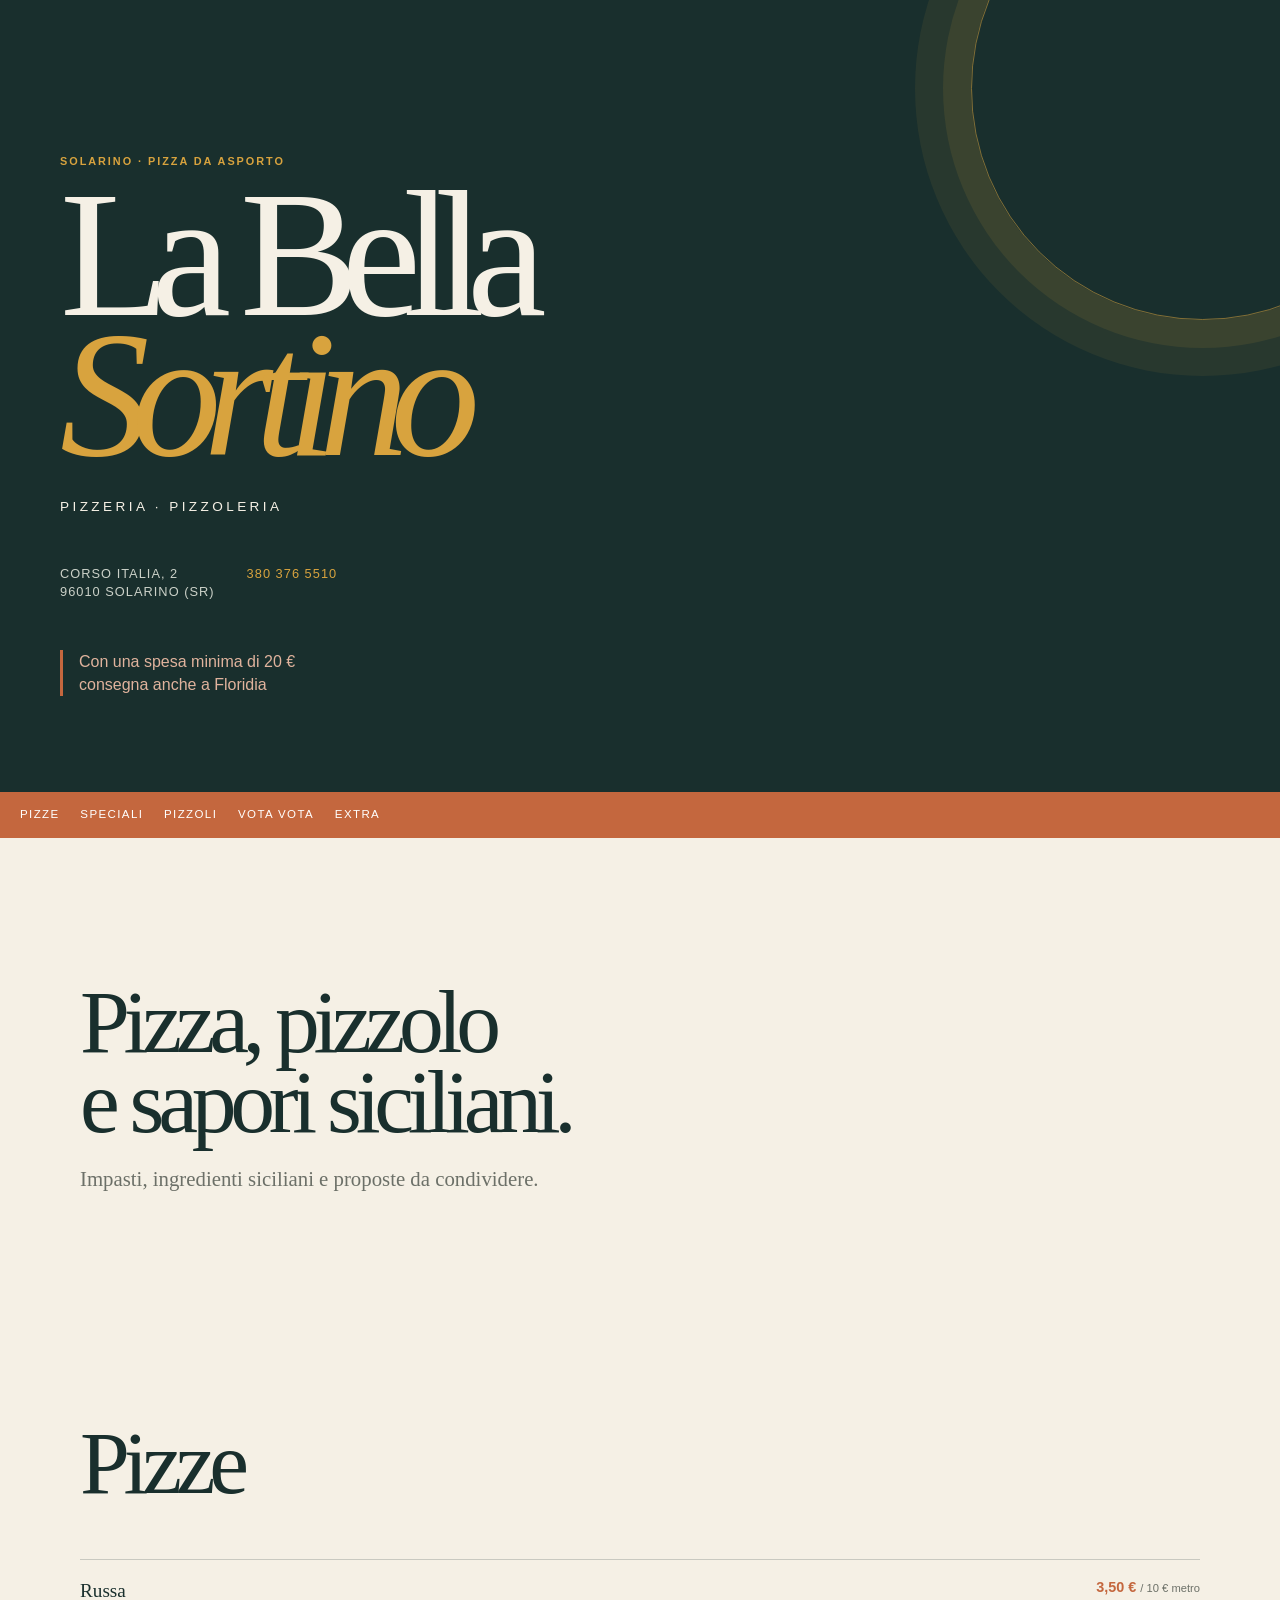
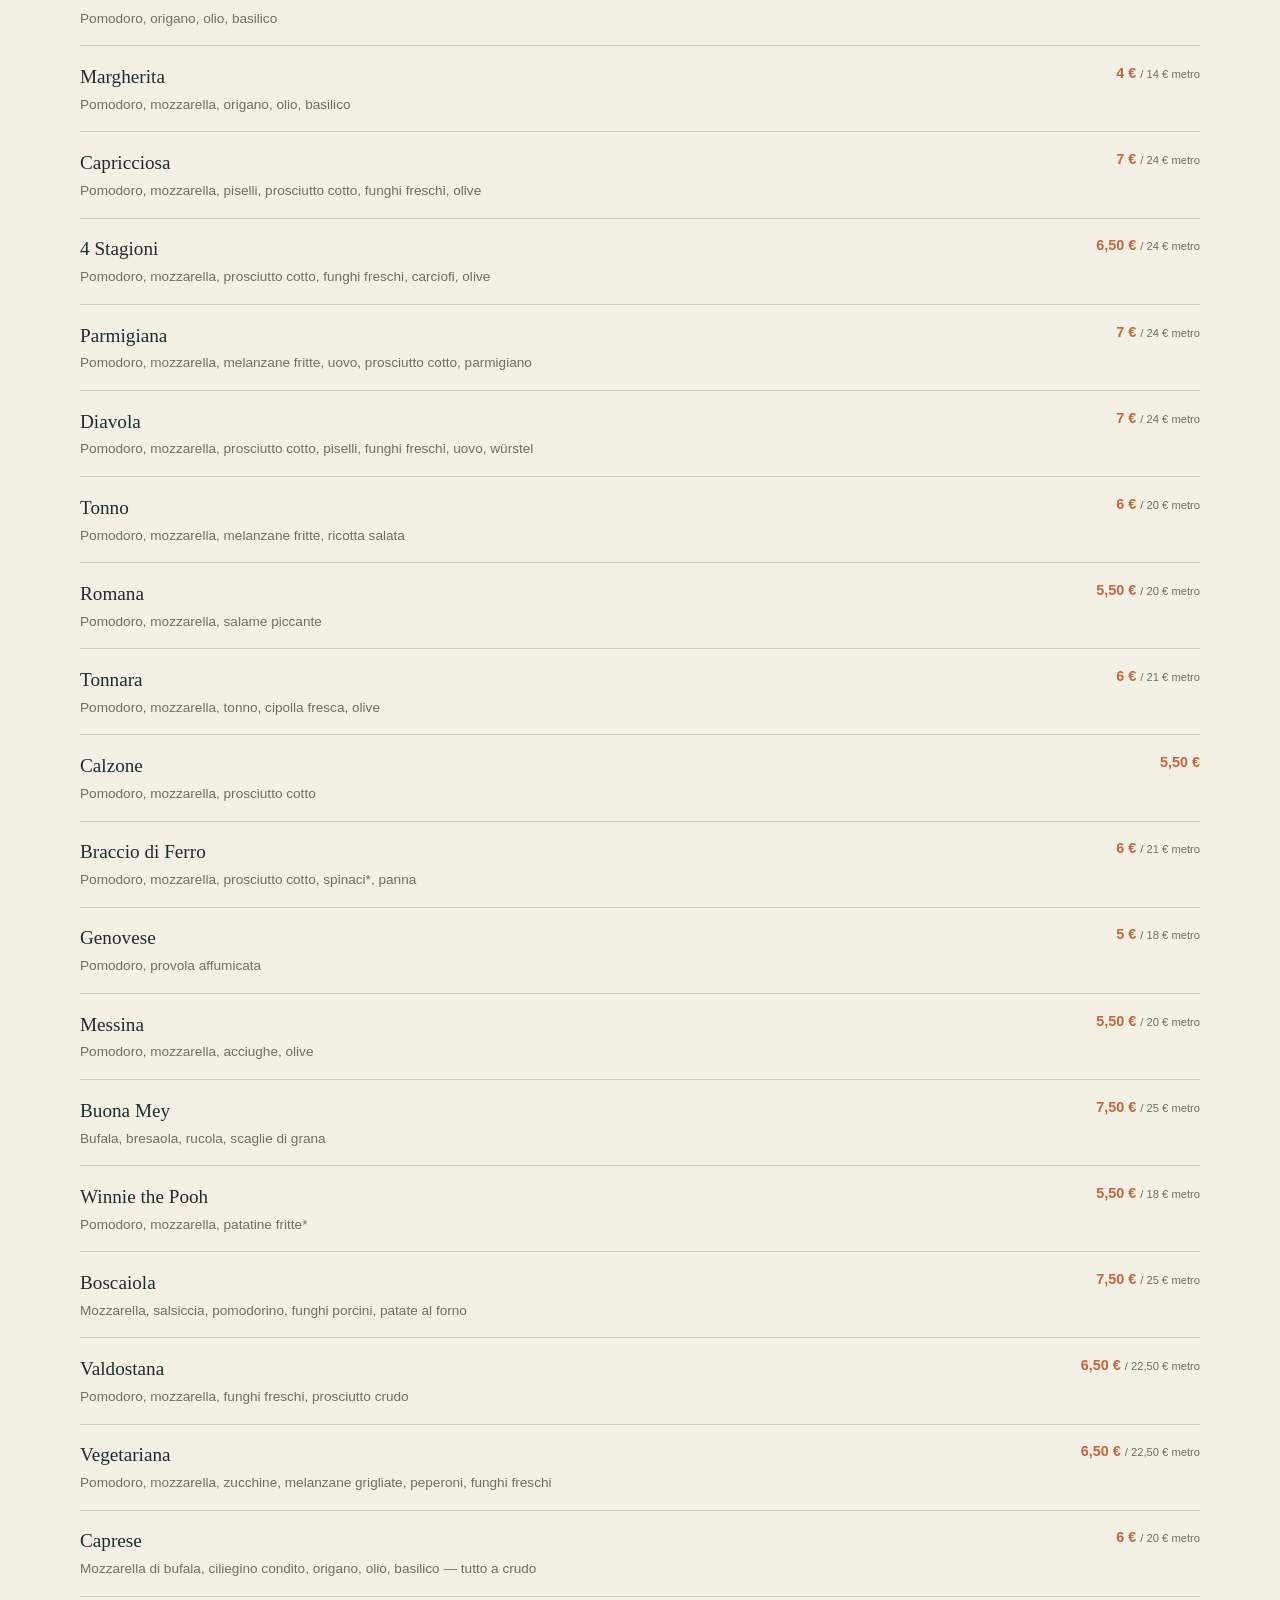
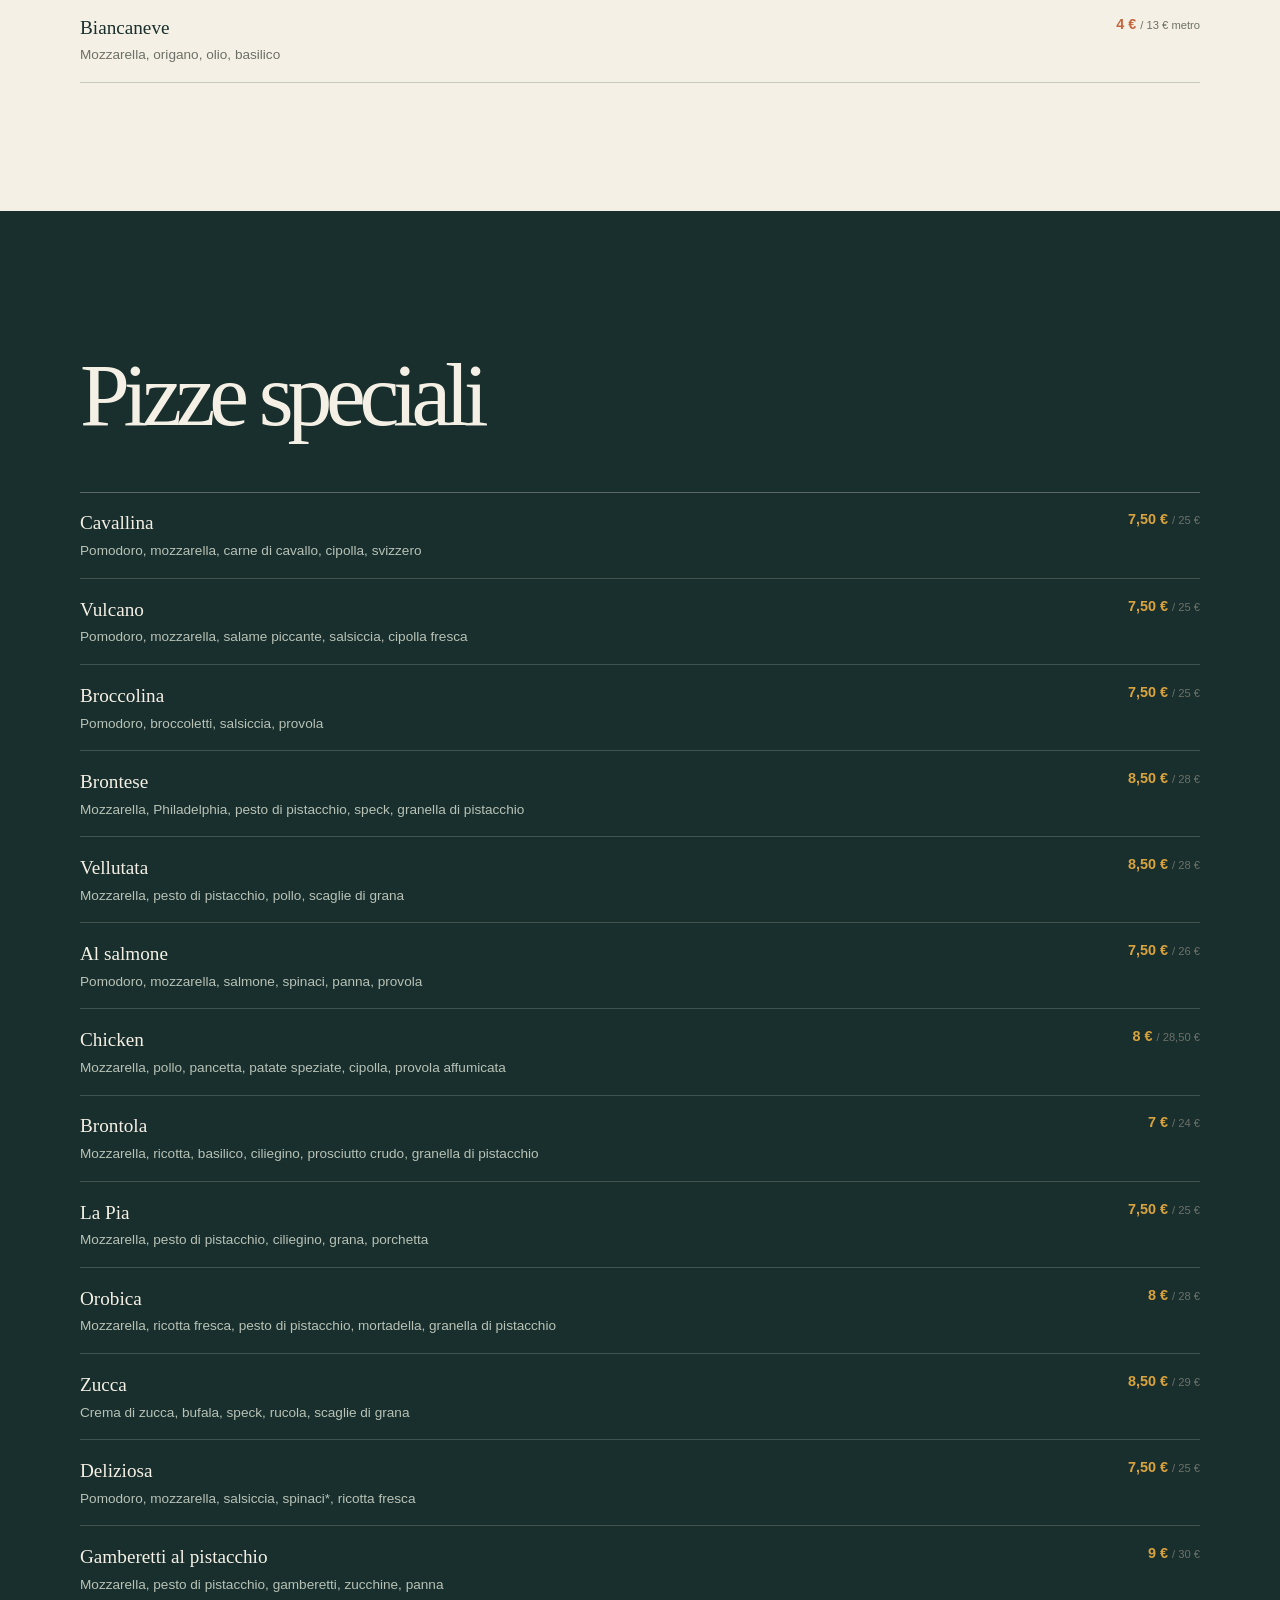
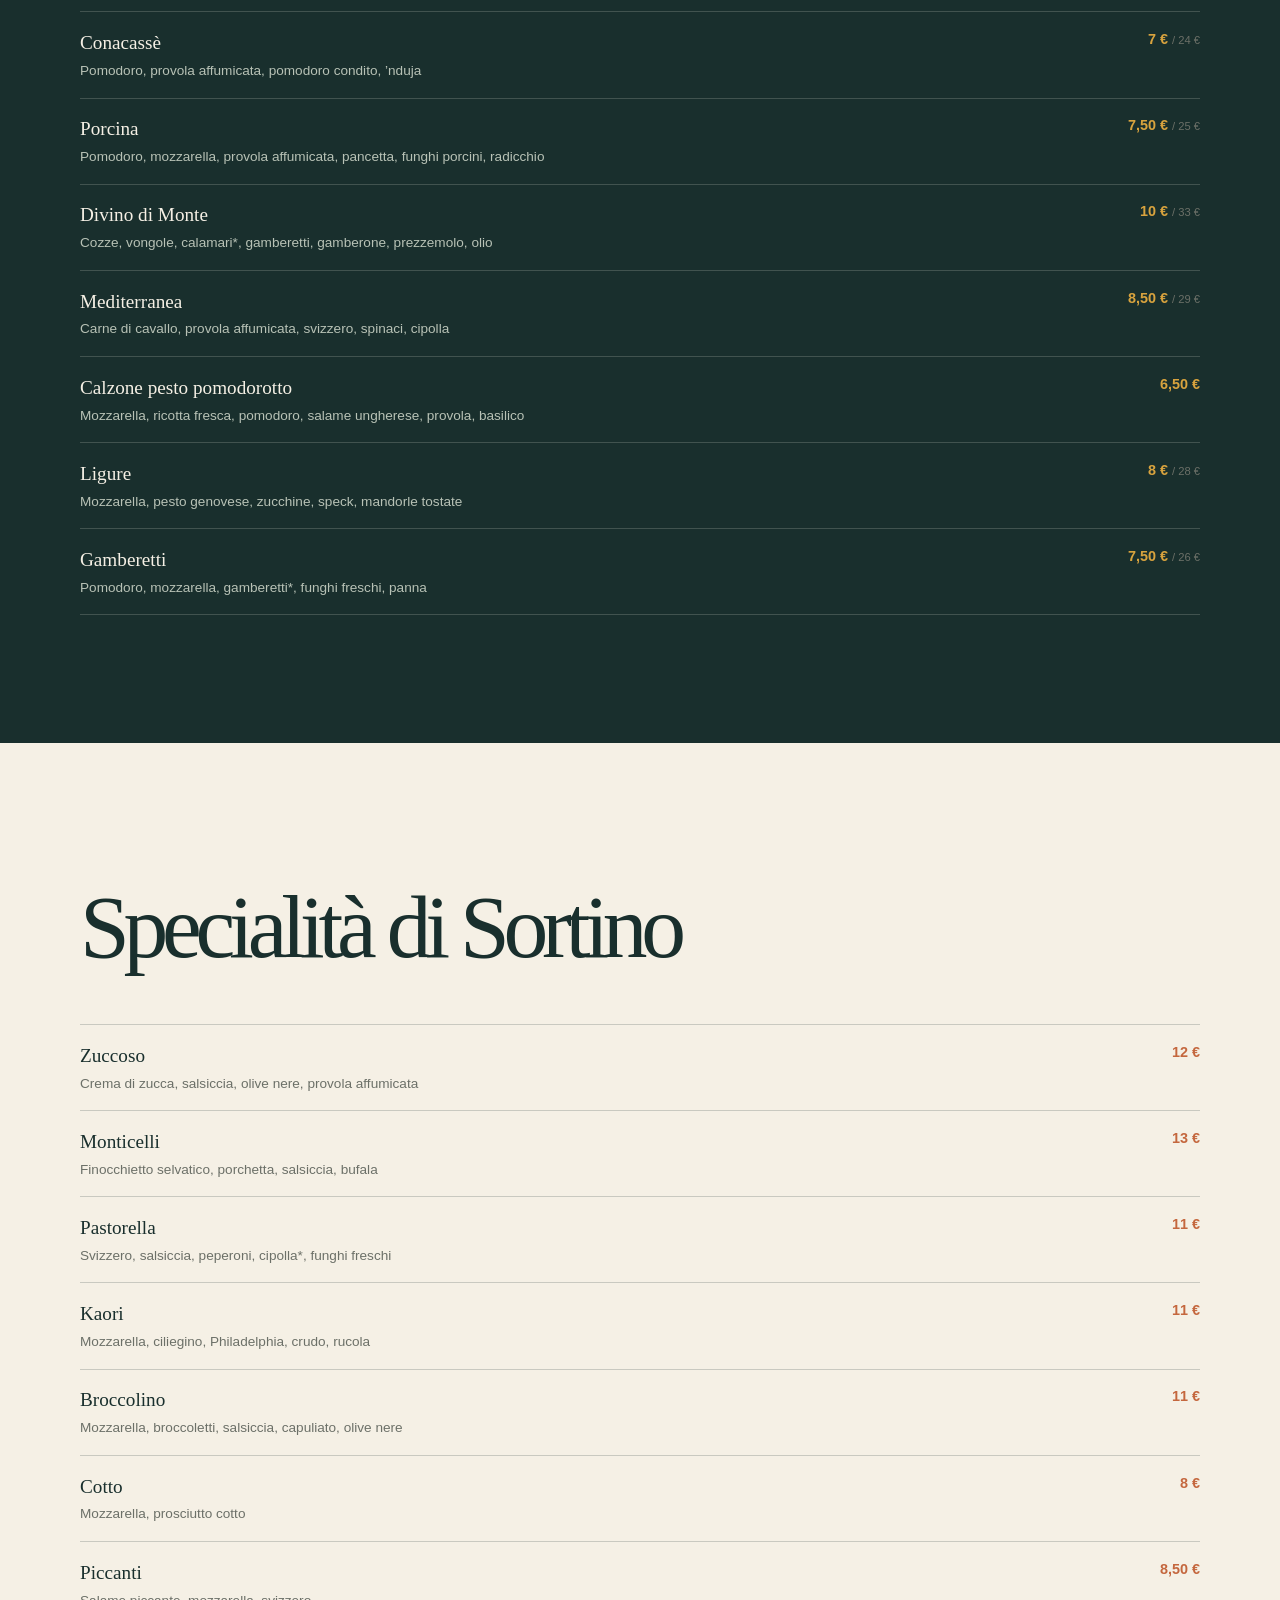
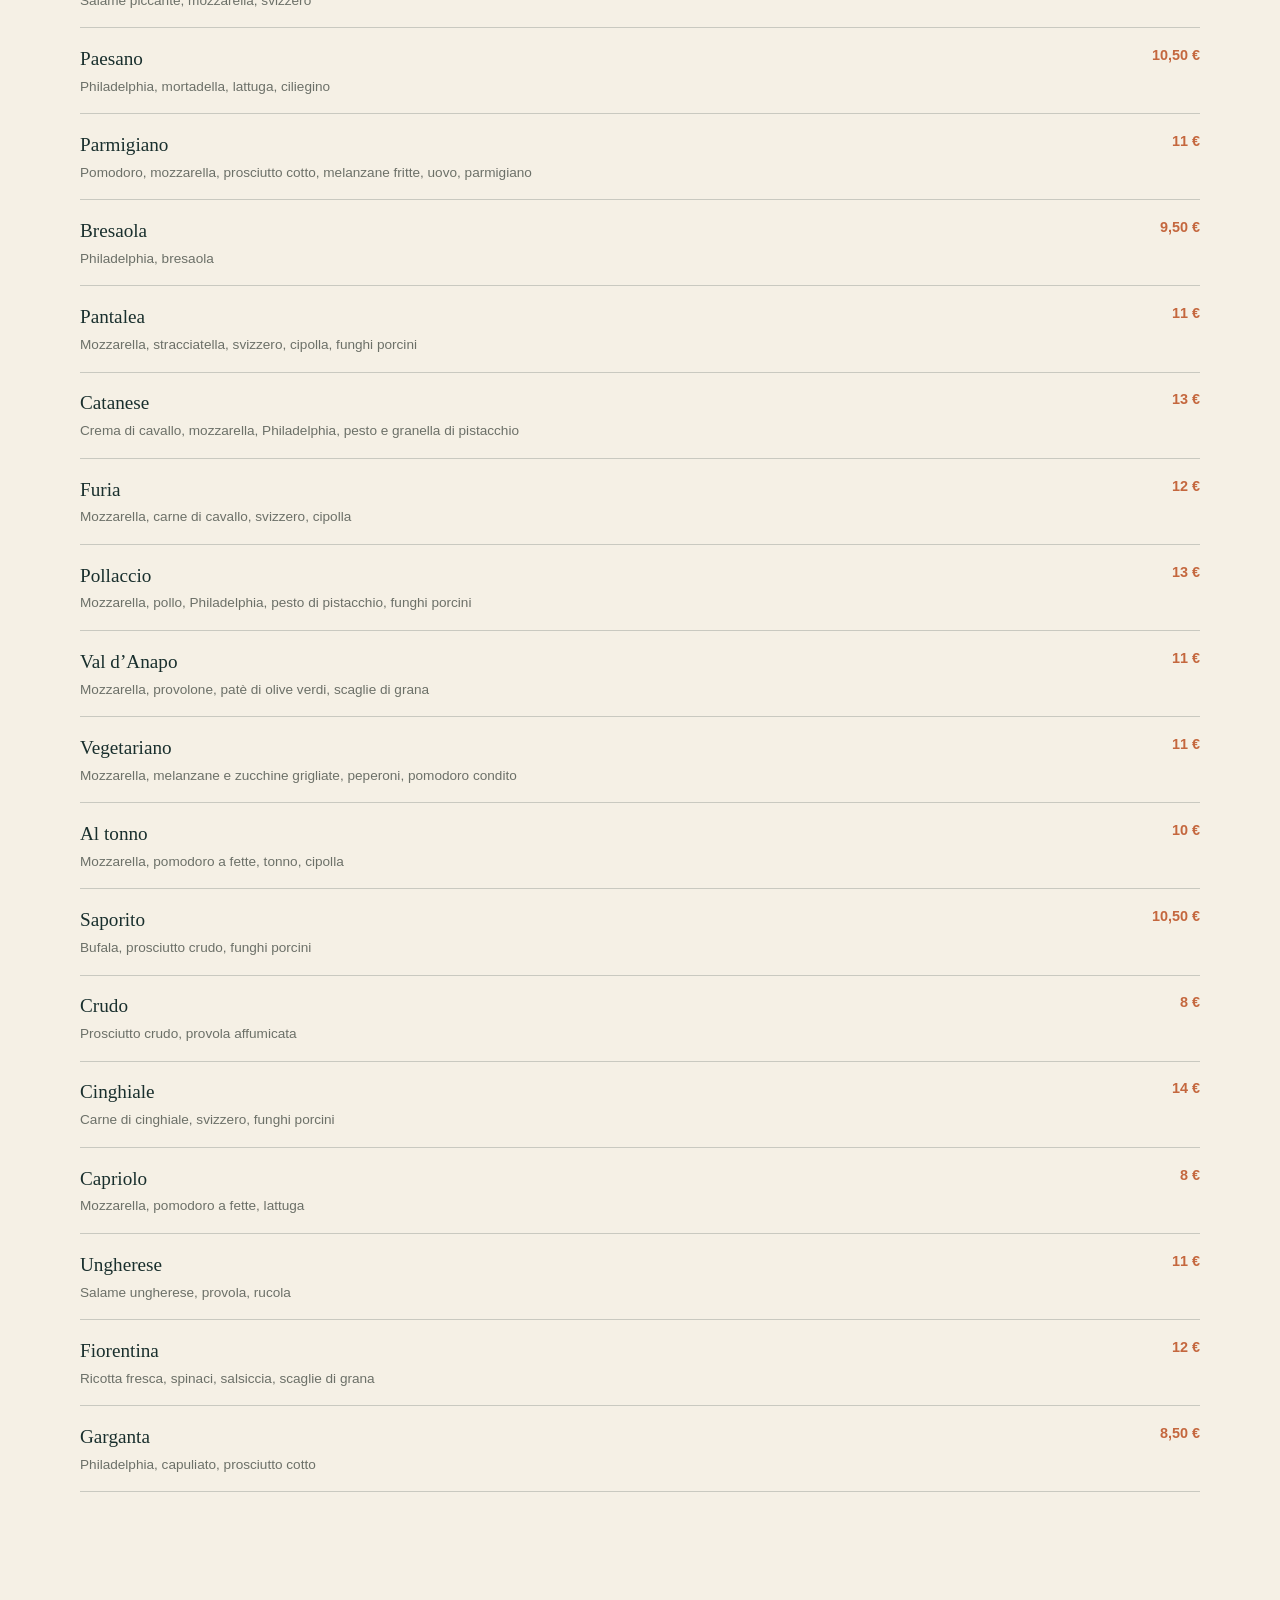
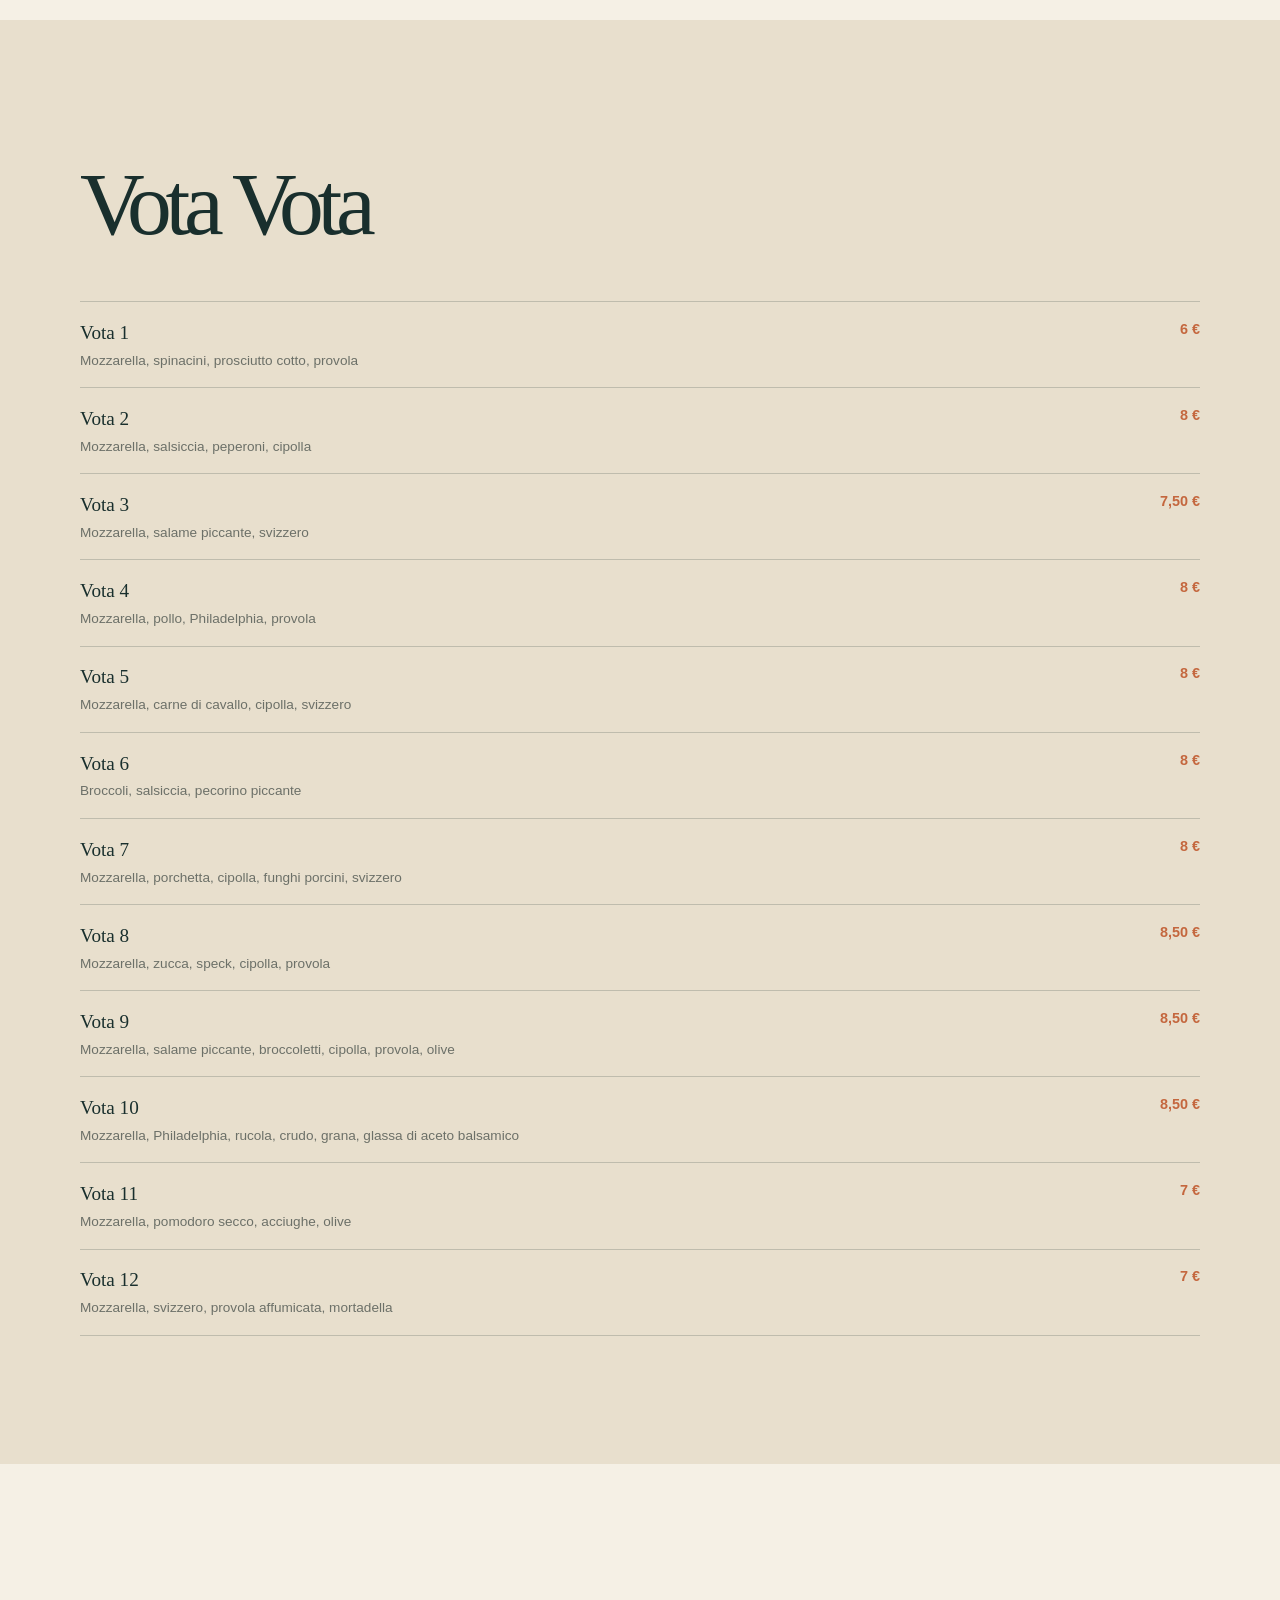
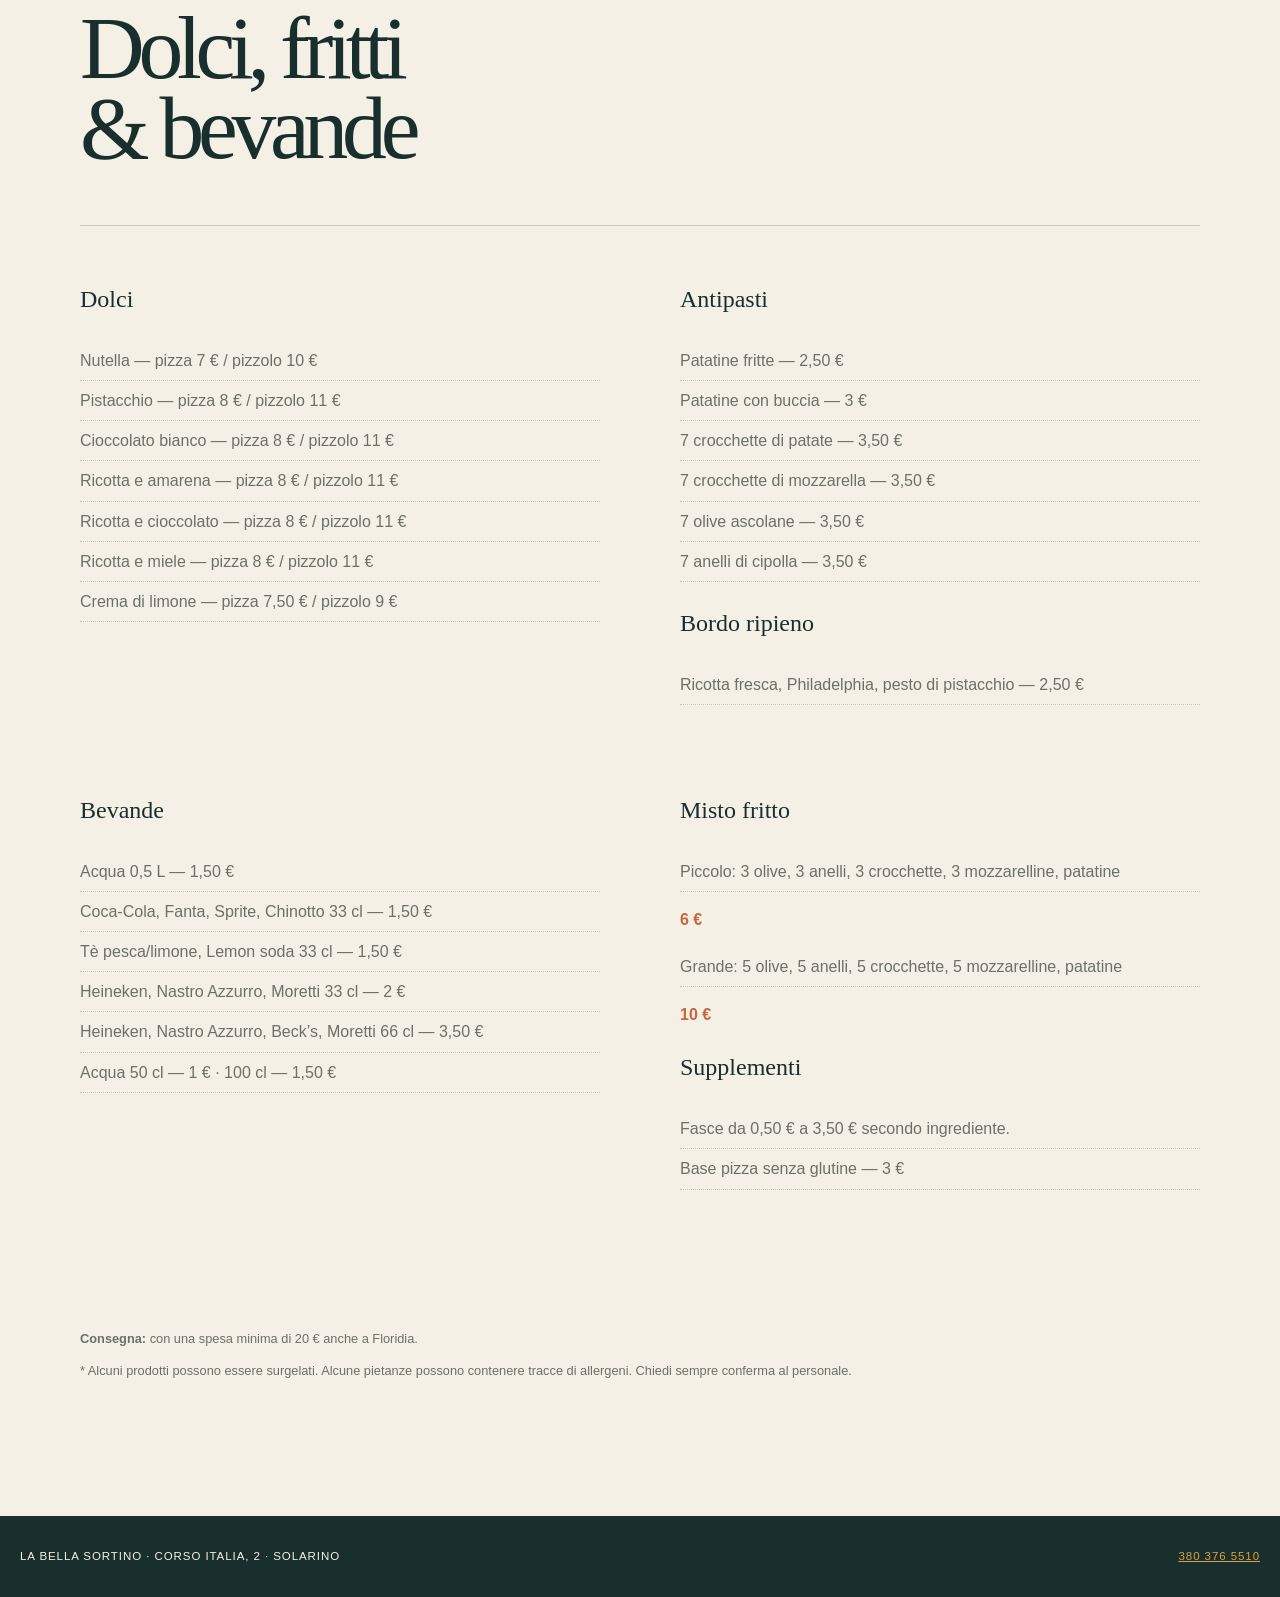
==== commit dc91cedf: "Revert "Aggiunge link Google Maps e formati prezzi La Bella Sortino" This reverts commit bf22ebd9eee" ====
--- a/la-bella-sortino/index.html
+++ b/la-bella-sortino/index.html
@@ -1,37 +1,45 @@
-<!DOCTYPE html>
+<!doctype html>
 <html lang="it">
 <head>
-  <meta charset="UTF-8">
-  <meta name="viewport" content="width=device-width, initial-scale=1.0">
-  <title>La Bella Sortino</title>
-  <link rel="stylesheet" href="style.css">
+<meta charset="utf-8">
+<meta name="viewport" content="width=device-width, initial-scale=1">
+<meta name="theme-color" content="#174d4a">
+<title>La Bella Sortino — Pizzeria Pizzoleria</title>
+<link rel="stylesheet" href="style.css">
 </head>
 <body>
-  <main>
-    <header>
-      <h1>La Bella Sortino</h1>
-      <p>Pizzoleria e pizzeria d'asporto</p>
-    </header>
-    <section id="info">
-      <h2>Info e contatti</h2>
-      <p><strong>Indirizzo:</strong> <a href="https://www.google.com/maps/place/La+Bella+Sortino+-+Pizzeria+Pizzoleria+Solarino+%7C+da+asporto/@37.1020961,15.1182205,17z/data=!3m1!4b1!4m6!3m5!1s0x1313d735142e11b1:0x3d7ee2b1640ca893!8m2!3d37.1020918!4d15.1207954!16s%2Fg%2F11q3bt3080!5m2!1e4!1e3?entry=ttu&amp;g_ep=EgoyMDI2MDgxOS4wIKXMDSoASAFQAw%3D%3D" target="_blank" rel="noopener noreferrer">Corso Italia, 2 - 96010 Solarino (SR) · Apri su Google Maps</a></p>
-      <p><strong>Telefono:</strong> <a href="tel:+393803765510">380 3765510</a> · <a href="tel:+393898245029">389 8245029</a></p>
-      <p>Consegna anche a Floridia con una spesa minima di 20 €.</p>
-    </section>
-    <section id="menu">
-      <h2>Menu</h2>
-      <p>I prezzi sono organizzati per formato:</p>
-      <ul>
-        <li><strong>Pizza:</strong> prezzo normale e prezzo al metro.</li>
-        <li><strong>Pizzolo:</strong> prezzo mini e prezzo normale.</li>
-        <li><strong>Dolci:</strong> prezzo pizza e prezzo pizzolo.</li>
-      </ul>
-      <p>Per l'elenco completo consulta il menu cartaceo sotto oppure il file dati del menu.</p>
-    </section>
-    <section id="menu-images">
-      <img src="menu_1.png" alt="Menu La Bella Sortino - pagina 1" loading="lazy">
-      <img src="menu_2.png" alt="Menu La Bella Sortino - pagina 2" loading="lazy">
-    </section>
-  </main>
-</body>
-</html>
+<header class="hero"><div class="hero__inner"><p class="kicker">Solarino · Pizza da asporto</p><h1>La Bella<br><em>Sortino</em></h1><p class="tagline">Pizzeria · Pizzoleria</p><div class="meta"><span>Corso Italia, 2<br>96010 Solarino (SR)</span><a href="tel:+393803765510">380 376 5510</a></div><p class="delivery">Con una spesa minima di 20 €<br>consegna anche a Floridia</p></div></header>
+<nav class="nav" aria-label="Sezioni del menu"><a href="#pizze">Pizze</a><a href="#speciali">Speciali</a><a href="#pizzoli">Pizzoli</a><a href="#vota">Vota Vota</a><a href="#extra">Extra</a></nav>
+<main>
+<section class="section intro"><p class="kicker"></p><h2>Pizza, pizzolo<br>e sapori siciliani.</h2><p>Impasti, ingredienti siciliani e proposte da condividere.</p></section>
+<section class="section" id="pizze"><div class="section-head"><p class="kicker"></p><h2>Pizze</h2><p></p></div><div class="menu-list">
+<article><div><h3>Russa</h3><p>Pomodoro, origano, olio, basilico</p></div><strong>3,50 € <small>/ 10 € metro</small></strong></article>
+<article><div><h3>Margherita</h3><p>Pomodoro, mozzarella, origano, olio, basilico</p></div><strong>4 € <small>/ 14 € metro</small></strong></article>
+<article><div><h3>Capricciosa</h3><p>Pomodoro, mozzarella, piselli, prosciutto cotto, funghi freschi, olive</p></div><strong>7 € <small>/ 24 € metro</small></strong></article>
+<article><div><h3>4 Stagioni</h3><p>Pomodoro, mozzarella, prosciutto cotto, funghi freschi, carciofi, olive</p></div><strong>6,50 € <small>/ 24 € metro</small></strong></article>
+<article><div><h3>Parmigiana</h3><p>Pomodoro, mozzarella, melanzane fritte, uovo, prosciutto cotto, parmigiano</p></div><strong>7 € <small>/ 24 € metro</small></strong></article>
+<article><div><h3>Diavola</h3><p>Pomodoro, mozzarella, prosciutto cotto, piselli, funghi freschi, uovo, würstel</p></div><strong>7 € <small>/ 24 € metro</small></strong></article>
+<article><div><h3>Tonno</h3><p>Pomodoro, mozzarella, melanzane fritte, ricotta salata</p></div><strong>6 € <small>/ 20 € metro</small></strong></article>
+<article><div><h3>Romana</h3><p>Pomodoro, mozzarella, salame piccante</p></div><strong>5,50 € <small>/ 20 € metro</small></strong></article>
+<article><div><h3>Tonnara</h3><p>Pomodoro, mozzarella, tonno, cipolla fresca, olive</p></div><strong>6 € <small>/ 21 € metro</small></strong></article>
+<article><div><h3>Calzone</h3><p>Pomodoro, mozzarella, prosciutto cotto</p></div><strong>5,50 €</strong></article>
+<article><div><h3>Braccio di Ferro</h3><p>Pomodoro, mozzarella, prosciutto cotto, spinaci*, panna</p></div><strong>6 € <small>/ 21 € metro</small></strong></article>
+<article><div><h3>Genovese</h3><p>Pomodoro, provola affumicata</p></div><strong>5 € <small>/ 18 € metro</small></strong></article>
+<article><div><h3>Messina</h3><p>Pomodoro, mozzarella, acciughe, olive</p></div><strong>5,50 € <small>/ 20 € metro</small></strong></article>
+<article><div><h3>Buona Mey</h3><p>Bufala, bresaola, rucola, scaglie di grana</p></div><strong>7,50 € <small>/ 25 € metro</small></strong></article>
+<article><div><h3>Winnie the Pooh</h3><p>Pomodoro, mozzarella, patatine fritte*</p></div><strong>5,50 € <small>/ 18 € metro</small></strong></article>
+<article><div><h3>Boscaiola</h3><p>Mozzarella, salsiccia, pomodorino, funghi porcini, patate al forno</p></div><strong>7,50 € <small>/ 25 € metro</small></strong></article>
+<article><div><h3>Valdostana</h3><p>Pomodoro, mozzarella, funghi freschi, prosciutto crudo</p></div><strong>6,50 € <small>/ 22,50 € metro</small></strong></article>
+<article><div><h3>Vegetariana</h3><p>Pomodoro, mozzarella, zucchine, melanzane grigliate, peperoni, funghi freschi</p></div><strong>6,50 € <small>/ 22,50 € metro</small></strong></article>
+<article><div><h3>Caprese</h3><p>Mozzarella di bufala, ciliegino condito, origano, olio, basilico — tutto a crudo</p></div><strong>6 € <small>/ 20 € metro</small></strong></article>
+<article><div><h3>Biancaneve</h3><p>Mozzarella, origano, olio, basilico</p></div><strong>4 € <small>/ 13 € metro</small></strong></article>
+</div></section>
+<section class="section section--dark" id="speciali"><div class="section-head"><p class="kicker"></p><h2>Pizze speciali</h2></div><div class="menu-list">
+<article><div><h3>Cavallina</h3><p>Pomodoro, mozzarella, carne di cavallo, cipolla, svizzero</p></div><strong>7,50 € <small>/ 25 €</small></strong></article><article><div><h3>Vulcano</h3><p>Pomodoro, mozzarella, salame piccante, salsiccia, cipolla fresca</p></div><strong>7,50 € <small>/ 25 €</small></strong></article><article><div><h3>Broccolina</h3><p>Pomodoro, broccoletti, salsiccia, provola</p></div><strong>7,50 € <small>/ 25 €</small></strong></article><article><div><h3>Brontese</h3><p>Mozzarella, Philadelphia, pesto di pistacchio, speck, granella di pistacchio</p></div><strong>8,50 € <small>/ 28 €</small></strong></article><article><div><h3>Vellutata</h3><p>Mozzarella, pesto di pistacchio, pollo, scaglie di grana</p></div><strong>8,50 € <small>/ 28 €</small></strong></article><article><div><h3>Al salmone</h3><p>Pomodoro, mozzarella, salmone, spinaci, panna, provola</p></div><strong>7,50 € <small>/ 26 €</small></strong></article><article><div><h3>Chicken</h3><p>Mozzarella, pollo, pancetta, patate speziate, cipolla, provola affumicata</p></div><strong>8 € <small>/ 28,50 €</small></strong></article><article><div><h3>Brontola</h3><p>Mozzarella, ricotta, basilico, ciliegino, prosciutto crudo, granella di pistacchio</p></div><strong>7 € <small>/ 24 €</small></strong></article><article><div><h3>La Pia</h3><p>Mozzarella, pesto di pistacchio, ciliegino, grana, porchetta</p></div><strong>7,50 € <small>/ 25 €</small></strong></article><article><div><h3>Orobica</h3><p>Mozzarella, ricotta fresca, pesto di pistacchio, mortadella, granella di pistacchio</p></div><strong>8 € <small>/ 28 €</small></strong></article><article><div><h3>Zucca</h3><p>Crema di zucca, bufala, speck, rucola, scaglie di grana</p></div><strong>8,50 € <small>/ 29 €</small></strong></article><article><div><h3>Deliziosa</h3><p>Pomodoro, mozzarella, salsiccia, spinaci*, ricotta fresca</p></div><strong>7,50 € <small>/ 25 €</small></strong></article><article><div><h3>Gamberetti al pistacchio</h3><p>Mozzarella, pesto di pistacchio, gamberetti, zucchine, panna</p></div><strong>9 € <small>/ 30 €</small></strong></article><article><div><h3>Conacassè</h3><p>Pomodoro, provola affumicata, pomodoro condito, ’nduja</p></div><strong>7 € <small>/ 24 €</small></strong></article><article><div><h3>Porcina</h3><p>Pomodoro, mozzarella, provola affumicata, pancetta, funghi porcini, radicchio</p></div><strong>7,50 € <small>/ 25 €</small></strong></article><article><div><h3>Divino di Monte</h3><p>Cozze, vongole, calamari*, gamberetti, gamberone, prezzemolo, olio</p></div><strong>10 € <small>/ 33 €</small></strong></article><article><div><h3>Mediterranea</h3><p>Carne di cavallo, provola affumicata, svizzero, spinaci, cipolla</p></div><strong>8,50 € <small>/ 29 €</small></strong></article><article><div><h3>Calzone pesto pomodorotto</h3><p>Mozzarella, ricotta fresca, pomodoro, salame ungherese, provola, basilico</p></div><strong>6,50 €</strong></article><article><div><h3>Ligure</h3><p>Mozzarella, pesto genovese, zucchine, speck, mandorle tostate</p></div><strong>8 € <small>/ 28 €</small></strong></article><article><div><h3>Gamberetti</h3><p>Pomodoro, mozzarella, gamberetti*, funghi freschi, panna</p></div><strong>7,50 € <small>/ 26 €</small></strong></article></div></section>
+<section class="section" id="pizzoli"><div class="section-head"><p class="kicker"></p><h2>Specialità di Sortino</h2><p></p></div><div class="menu-list menu-list--columns">
+<article><div><h3>Zuccoso</h3><p>Crema di zucca, salsiccia, olive nere, provola affumicata</p></div><strong>12 €</strong></article><article><div><h3>Monticelli</h3><p>Finocchietto selvatico, porchetta, salsiccia, bufala</p></div><strong>13 €</strong></article><article><div><h3>Pastorella</h3><p>Svizzero, salsiccia, peperoni, cipolla*, funghi freschi</p></div><strong>11 €</strong></article><article><div><h3>Kaori</h3><p>Mozzarella, ciliegino, Philadelphia, crudo, rucola</p></div><strong>11 €</strong></article><article><div><h3>Broccolino</h3><p>Mozzarella, broccoletti, salsiccia, capuliato, olive nere</p></div><strong>11 €</strong></article><article><div><h3>Cotto</h3><p>Mozzarella, prosciutto cotto</p></div><strong>8 €</strong></article><article><div><h3>Piccanti</h3><p>Salame piccante, mozzarella, svizzero</p></div><strong>8,50 €</strong></article><article><div><h3>Paesano</h3><p>Philadelphia, mortadella, lattuga, ciliegino</p></div><strong>10,50 €</strong></article><article><div><h3>Parmigiano</h3><p>Pomodoro, mozzarella, prosciutto cotto, melanzane fritte, uovo, parmigiano</p></div><strong>11 €</strong></article><article><div><h3>Bresaola</h3><p>Philadelphia, bresaola</p></div><strong>9,50 €</strong></article><article><div><h3>Pantalea</h3><p>Mozzarella, stracciatella, svizzero, cipolla, funghi porcini</p></div><strong>11 €</strong></article><article><div><h3>Catanese</h3><p>Crema di cavallo, mozzarella, Philadelphia, pesto e granella di pistacchio</p></div><strong>13 €</strong></article><article><div><h3>Furia</h3><p>Mozzarella, carne di cavallo, svizzero, cipolla</p></div><strong>12 €</strong></article><article><div><h3>Pollaccio</h3><p>Mozzarella, pollo, Philadelphia, pesto di pistacchio, funghi porcini</p></div><strong>13 €</strong></article><article><div><h3>Val d’Anapo</h3><p>Mozzarella, provolone, patè di olive verdi, scaglie di grana</p></div><strong>11 €</strong></article><article><div><h3>Vegetariano</h3><p>Mozzarella, melanzane e zucchine grigliate, peperoni, pomodoro condito</p></div><strong>11 €</strong></article><article><div><h3>Al tonno</h3><p>Mozzarella, pomodoro a fette, tonno, cipolla</p></div><strong>10 €</strong></article><article><div><h3>Saporito</h3><p>Bufala, prosciutto crudo, funghi porcini</p></div><strong>10,50 €</strong></article><article><div><h3>Crudo</h3><p>Prosciutto crudo, provola affumicata</p></div><strong>8 €</strong></article><article><div><h3>Cinghiale</h3><p>Carne di cinghiale, svizzero, funghi porcini</p></div><strong>14 €</strong></article><article><div><h3>Capriolo</h3><p>Mozzarella, pomodoro a fette, lattuga</p></div><strong>8 €</strong></article><article><div><h3>Ungherese</h3><p>Salame ungherese, provola, rucola</p></div><strong>11 €</strong></article><article><div><h3>Fiorentina</h3><p>Ricotta fresca, spinaci, salsiccia, scaglie di grana</p></div><strong>12 €</strong></article><article><div><h3>Garganta</h3><p>Philadelphia, capuliato, prosciutto cotto</p></div><strong>8,50 €</strong></article></div></section>
+<section class="section section--accent" id="vota"><div class="section-head"><p class="kicker"></p><h2>Vota Vota</h2><p></p></div><div class="menu-list"> <article><div><h3>Vota 1</h3><p>Mozzarella, spinacini, prosciutto cotto, provola</p></div><strong>6 €</strong></article><article><div><h3>Vota 2</h3><p>Mozzarella, salsiccia, peperoni, cipolla</p></div><strong>8 €</strong></article><article><div><h3>Vota 3</h3><p>Mozzarella, salame piccante, svizzero</p></div><strong>7,50 €</strong></article><article><div><h3>Vota 4</h3><p>Mozzarella, pollo, Philadelphia, provola</p></div><strong>8 €</strong></article><article><div><h3>Vota 5</h3><p>Mozzarella, carne di cavallo, cipolla, svizzero</p></div><strong>8 €</strong></article><article><div><h3>Vota 6</h3><p>Broccoli, salsiccia, pecorino piccante</p></div><strong>8 €</strong></article><article><div><h3>Vota 7</h3><p>Mozzarella, porchetta, cipolla, funghi porcini, svizzero</p></div><strong>8 €</strong></article><article><div><h3>Vota 8</h3><p>Mozzarella, zucca, speck, cipolla, provola</p></div><strong>8,50 €</strong></article><article><div><h3>Vota 9</h3><p>Mozzarella, salame piccante, broccoletti, cipolla, provola, olive</p></div><strong>8,50 €</strong></article><article><div><h3>Vota 10</h3><p>Mozzarella, Philadelphia, rucola, crudo, grana, glassa di aceto balsamico</p></div><strong>8,50 €</strong></article><article><div><h3>Vota 11</h3><p>Mozzarella, pomodoro secco, acciughe, olive</p></div><strong>7 €</strong></article><article><div><h3>Vota 12</h3><p>Mozzarella, svizzero, provola affumicata, mortadella</p></div><strong>7 €</strong></article></div></section>
+<section class="section" id="extra"><div class="section-head"><p class="kicker"></p><h2>Dolci, fritti<br>& bevande</h2></div><div class="info-grid"><div><h3>Dolci</h3><p>Nutella — pizza 7 € / pizzolo 10 €</p><p>Pistacchio — pizza 8 € / pizzolo 11 €</p><p>Cioccolato bianco — pizza 8 € / pizzolo 11 €</p><p>Ricotta e amarena — pizza 8 € / pizzolo 11 €</p><p>Ricotta e cioccolato — pizza 8 € / pizzolo 11 €</p><p>Ricotta e miele — pizza 8 € / pizzolo 11 €</p><p>Crema di limone — pizza 7,50 € / pizzolo 9 €</p></div><div><h3>Antipasti</h3><p>Patatine fritte — 2,50 €</p><p>Patatine con buccia — 3 €</p><p>7 crocchette di patate — 3,50 €</p><p>7 crocchette di mozzarella — 3,50 €</p><p>7 olive ascolane — 3,50 €</p><p>7 anelli di cipolla — 3,50 €</p><h3>Bordo ripieno</h3><p>Ricotta fresca, Philadelphia, pesto di pistacchio — 2,50 €</p></div><div><h3>Bevande</h3><p>Acqua 0,5 L — 1,50 €</p><p>Coca-Cola, Fanta, Sprite, Chinotto 33 cl — 1,50 €</p><p>Tè pesca/limone, Lemon soda 33 cl — 1,50 €</p><p>Heineken, Nastro Azzurro, Moretti 33 cl — 2 €</p><p>Heineken, Nastro Azzurro, Beck’s, Moretti 66 cl — 3,50 €</p><p>Acqua 50 cl — 1 € · 100 cl — 1,50 €</p></div><div><h3>Misto fritto</h3><p>Piccolo: 3 olive, 3 anelli, 3 crocchette, 3 mozzarelline, patatine</p><strong>6 €</strong><p>Grande: 5 olive, 5 anelli, 5 crocchette, 5 mozzarelline, patatine</p><strong>10 €</strong><h3>Supplementi</h3><p>Fasce da 0,50 € a 3,50 € secondo ingrediente.</p><p>Base pizza senza glutine — 3 €</p></div></div></section>
+<section class="section footer-note"><p><strong>Consegna:</strong> con una spesa minima di 20 € anche a Floridia.</p><p><strong></strong>* Alcuni prodotti possono essere surgelati. Alcune pietanze possono contenere tracce di allergeni. Chiedi sempre conferma al personale.</p></section>
+</main><footer><span>La Bella Sortino · Corso Italia, 2 · Solarino</span><a href="tel:+393803765510">380 376 5510</a></footer>
+</body></html>
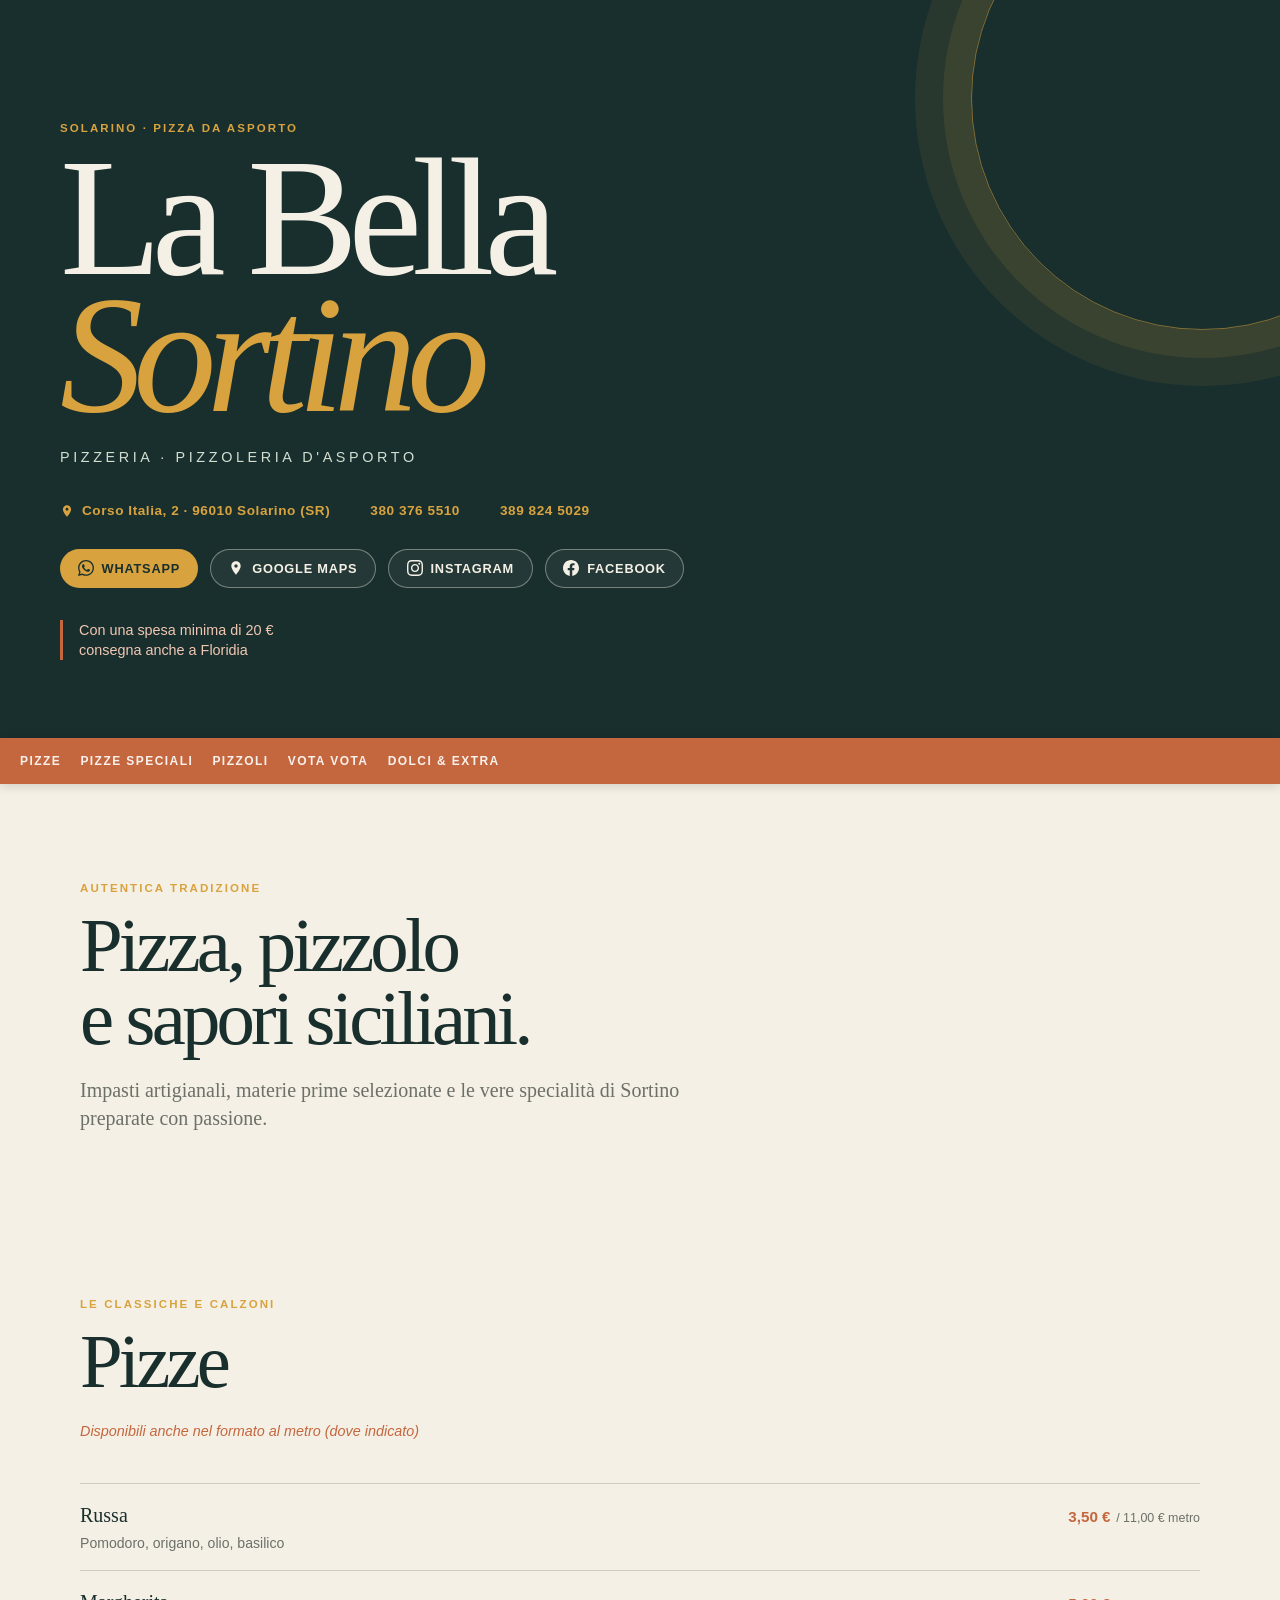
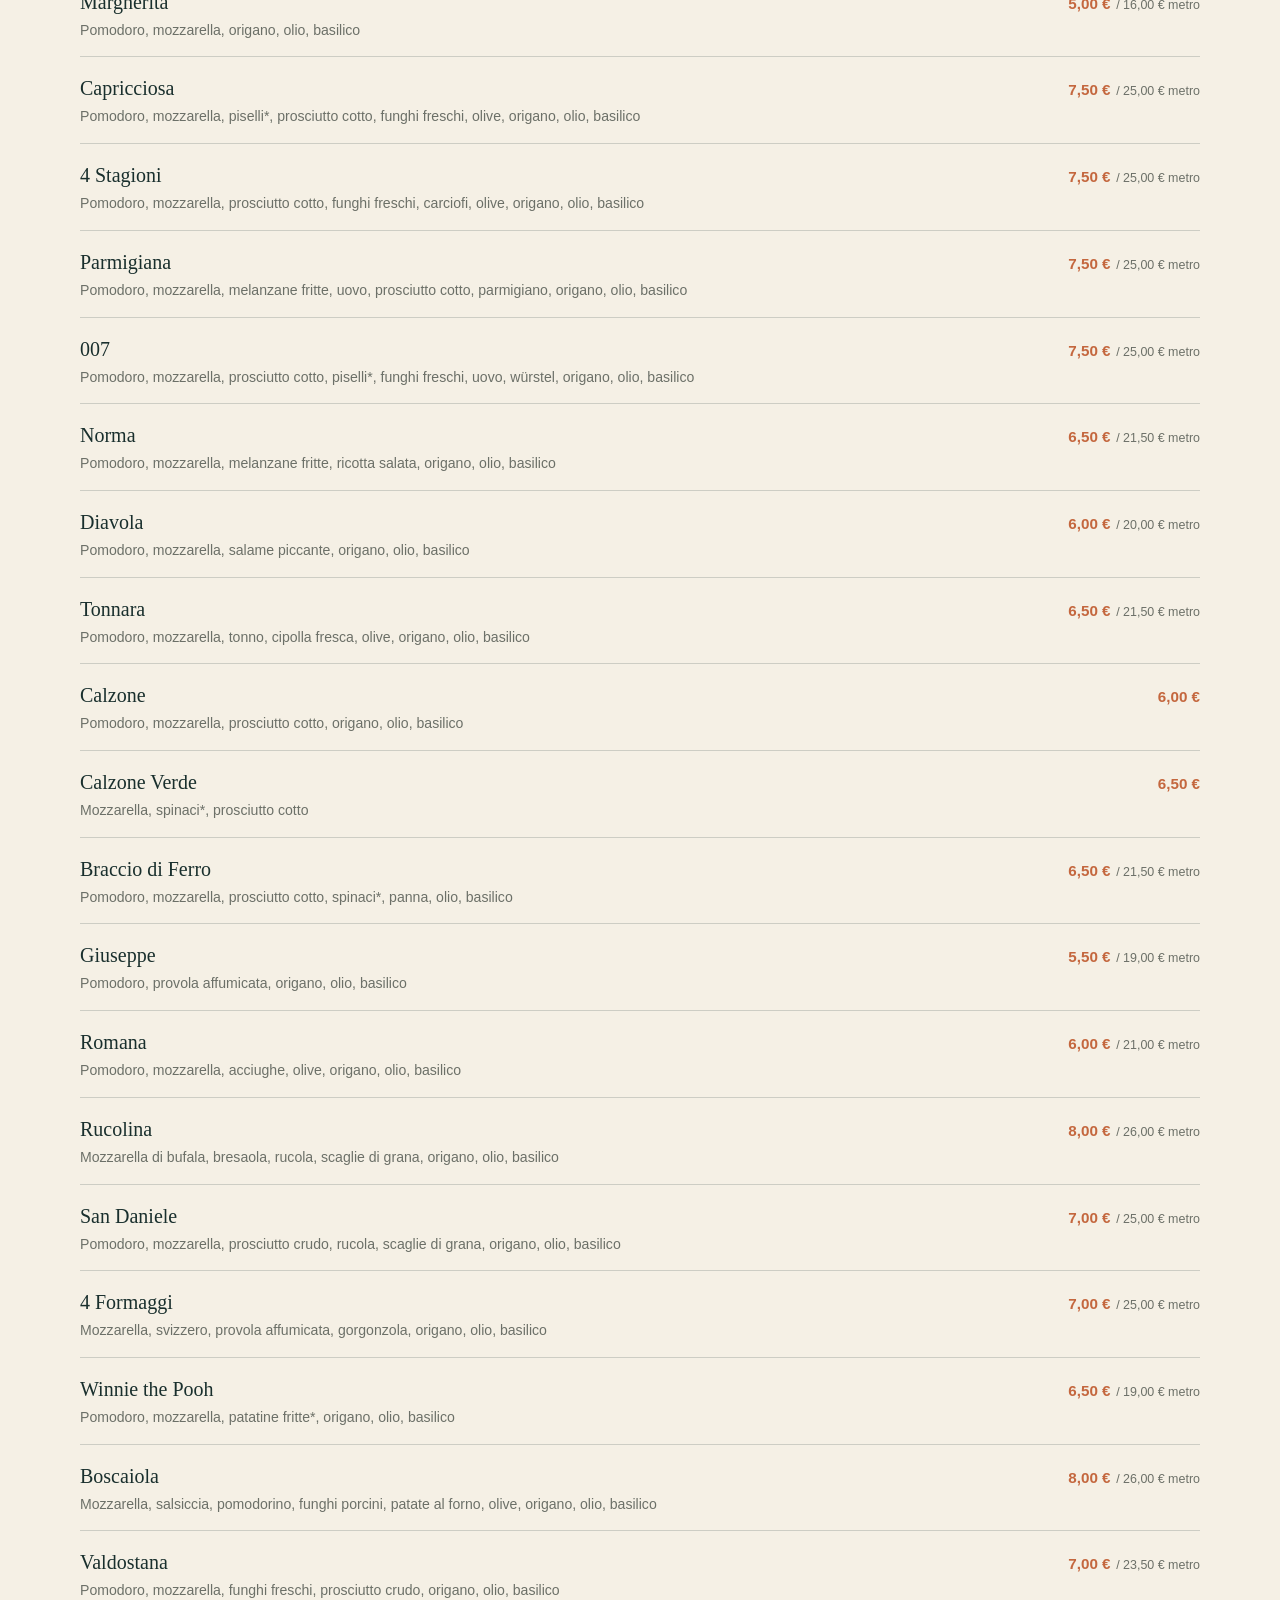
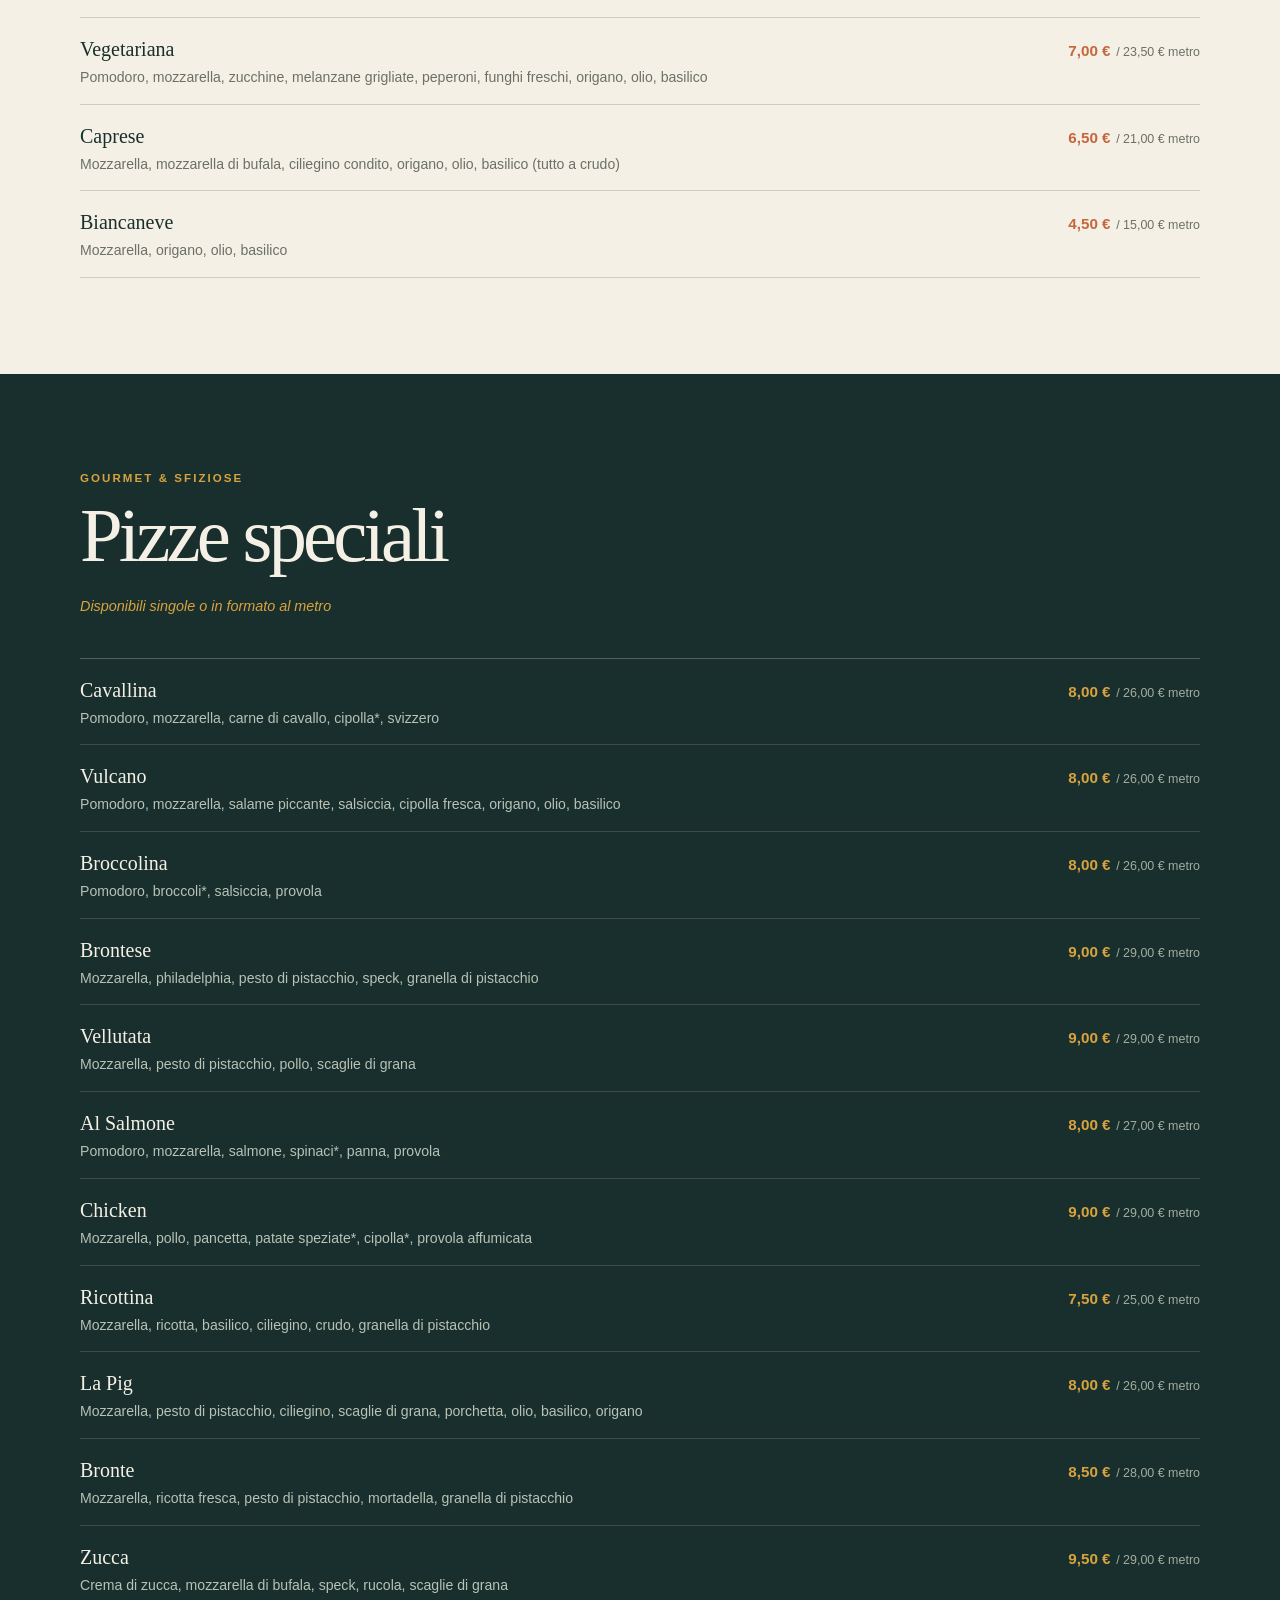
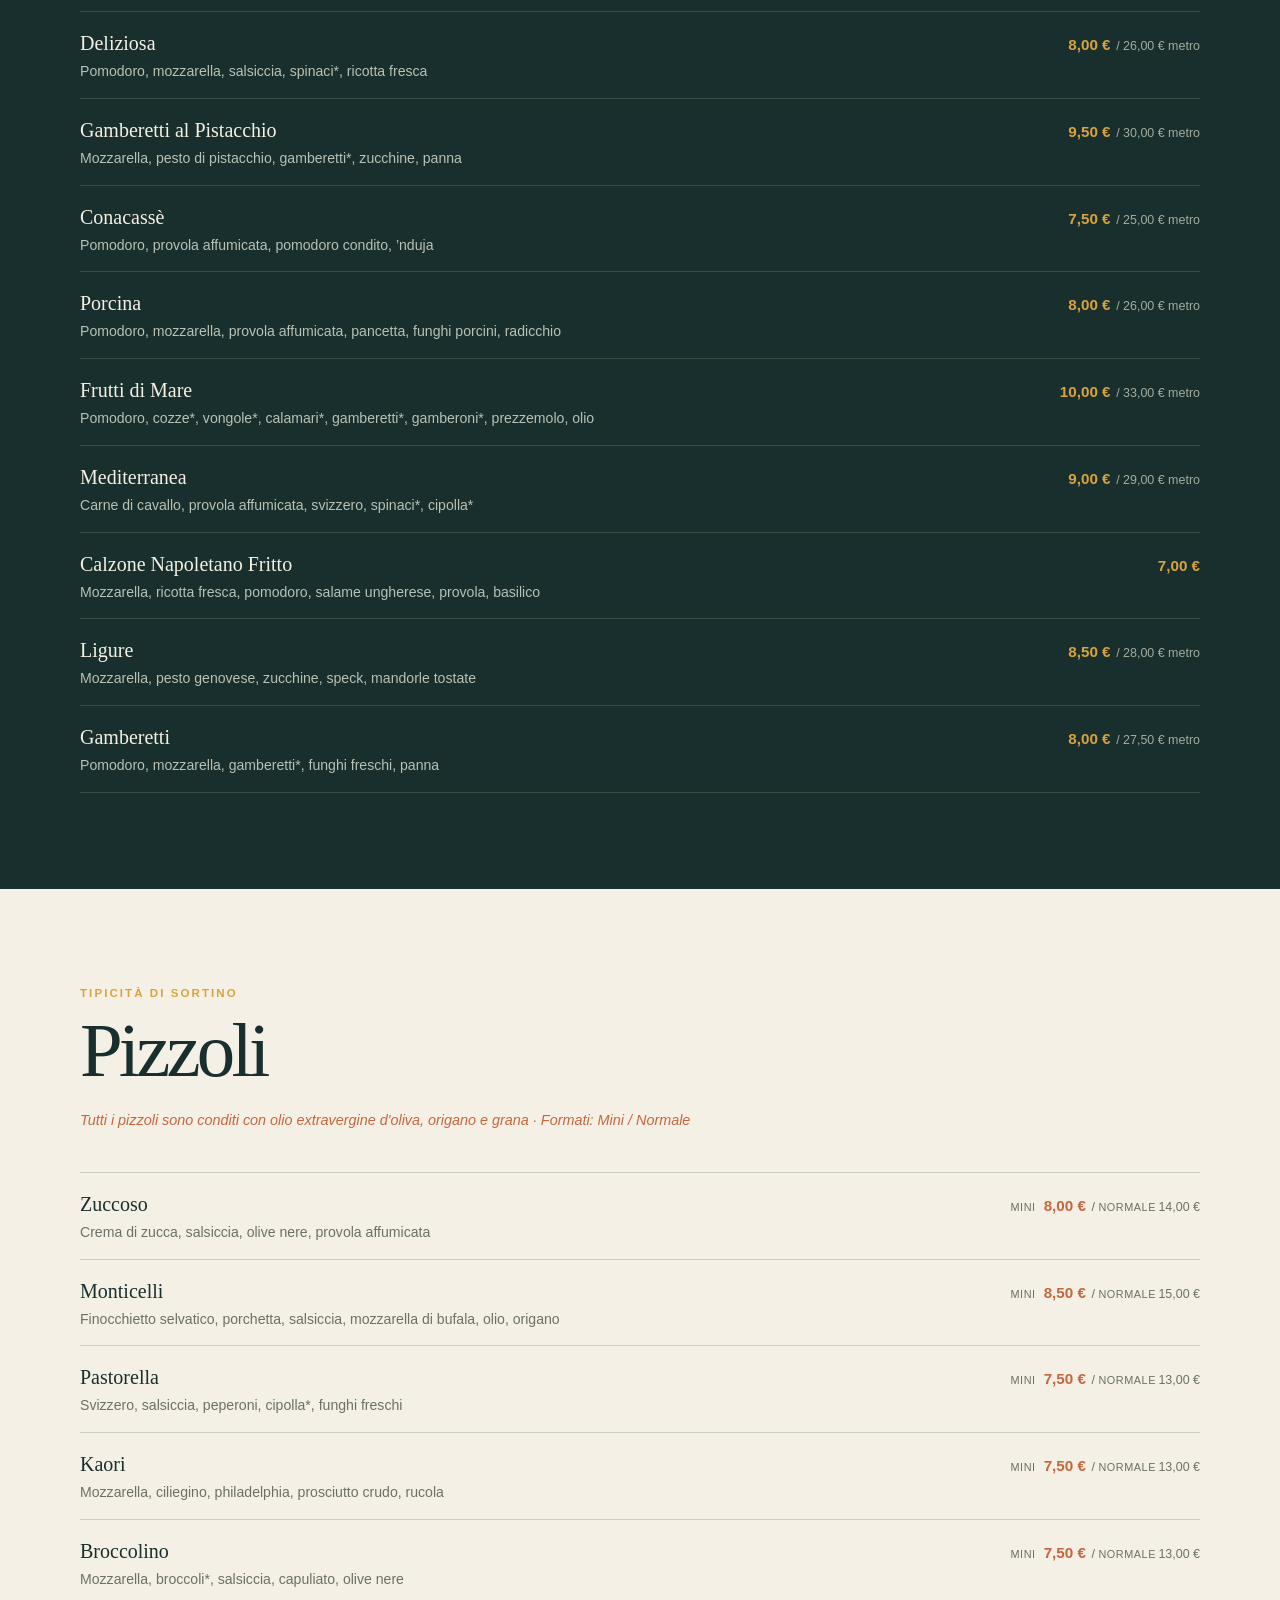
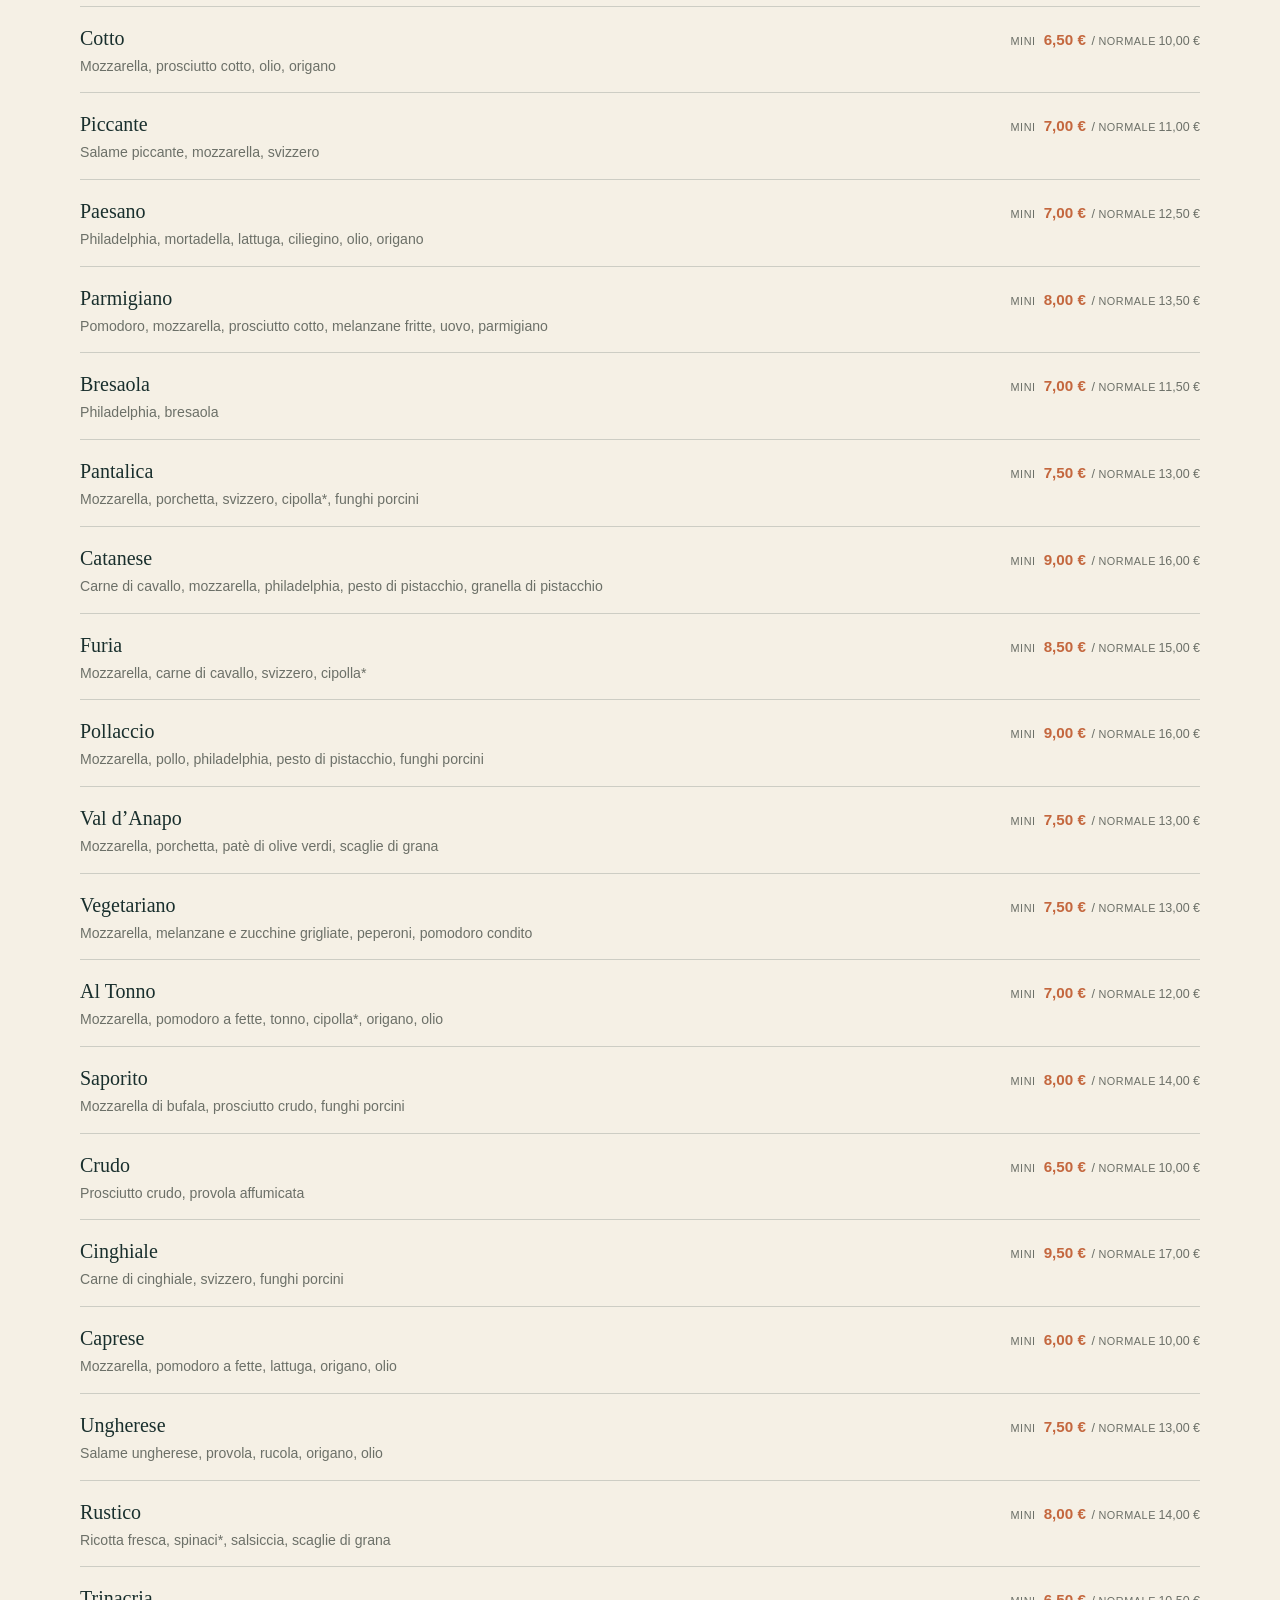
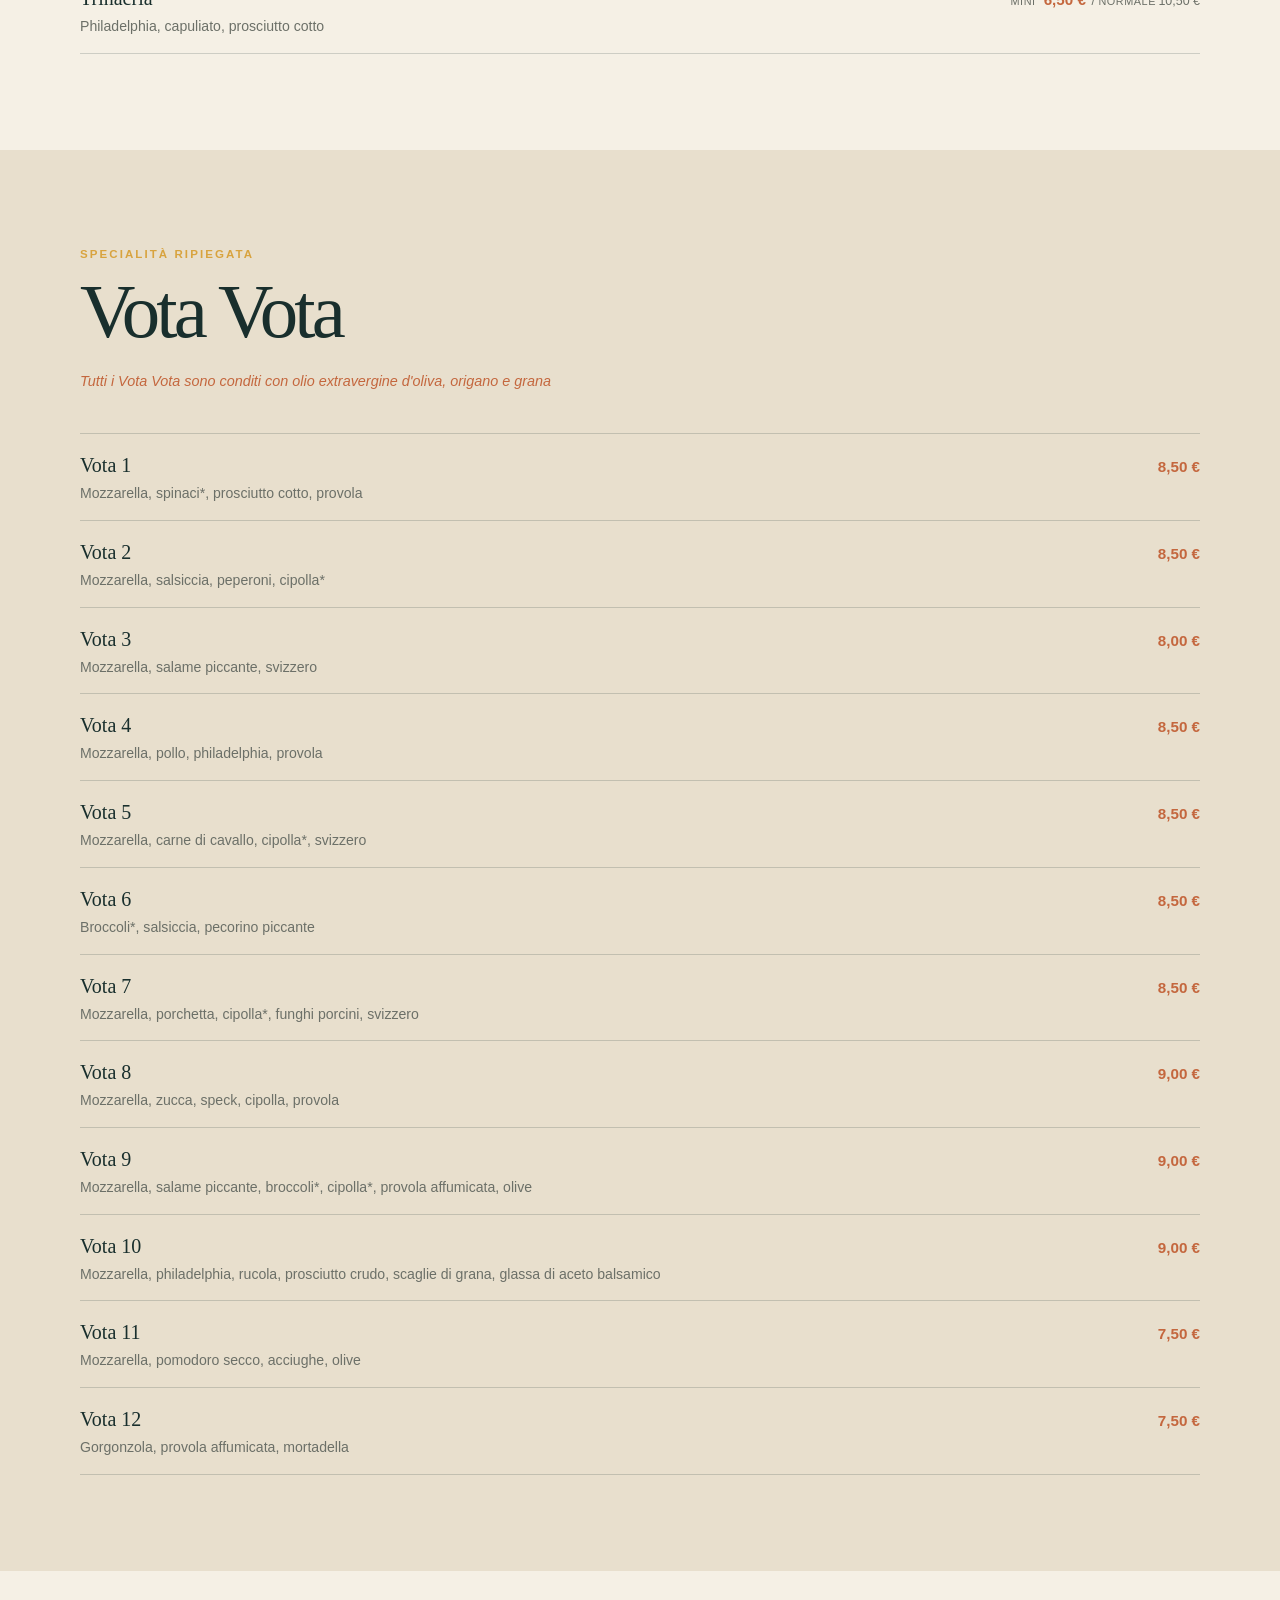
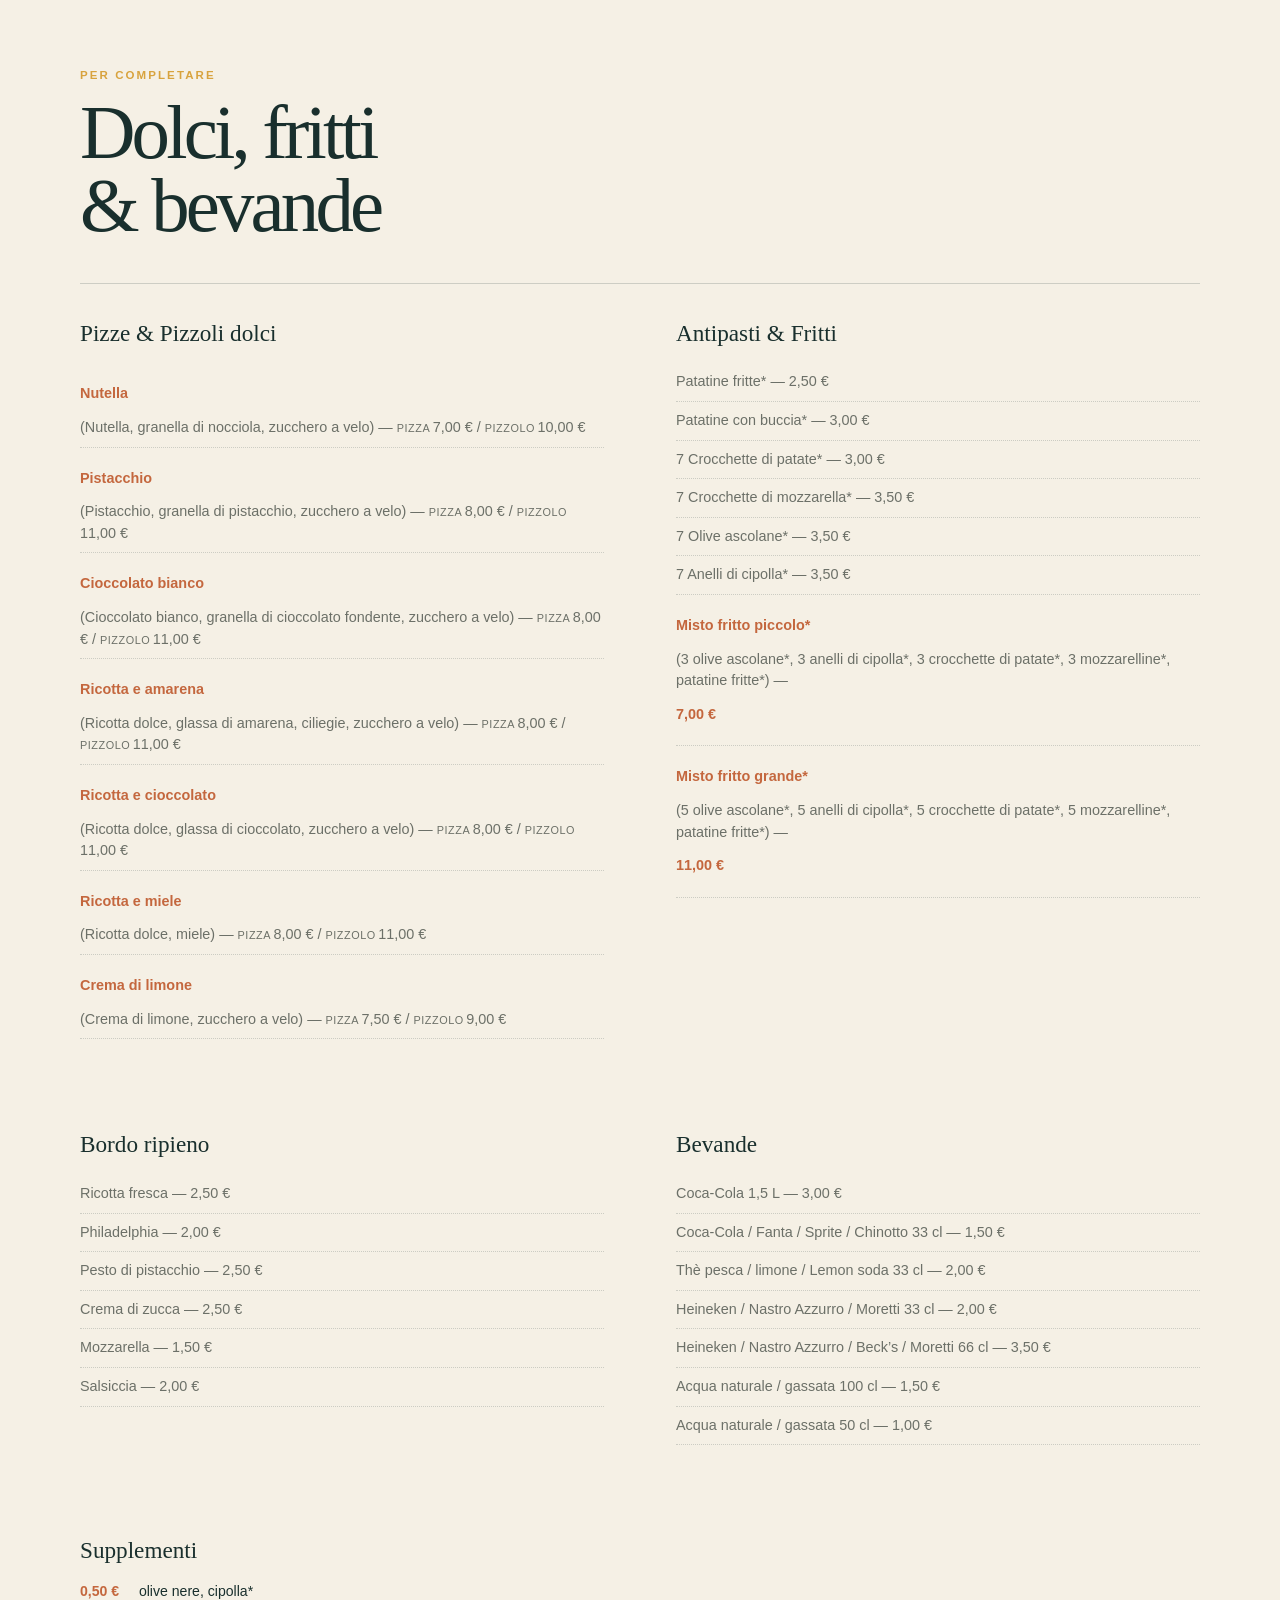
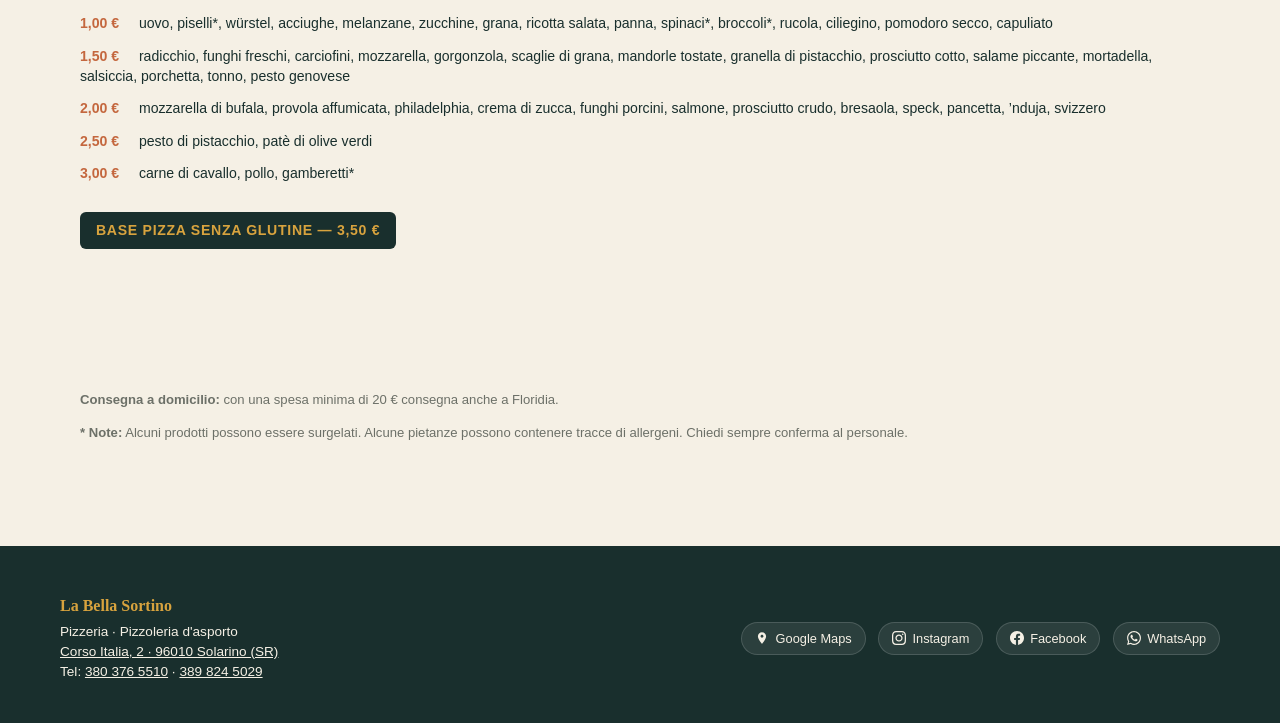
==== commit 4b6cc146: "fix con antigravity ella bella sortino" ====
--- a/la-bella-sortino/index.html
+++ b/la-bella-sortino/index.html
@@ -3,43 +3,761 @@
 <head>
 <meta charset="utf-8">
 <meta name="viewport" content="width=device-width, initial-scale=1">
-<meta name="theme-color" content="#174d4a">
-<title>La Bella Sortino — Pizzeria Pizzoleria</title>
+<meta name="theme-color" content="#192f2d">
+<title>La Bella Sortino — Pizzeria Pizzoleria Solarino</title>
 <link rel="stylesheet" href="style.css">
 </head>
 <body>
-<header class="hero"><div class="hero__inner"><p class="kicker">Solarino · Pizza da asporto</p><h1>La Bella<br><em>Sortino</em></h1><p class="tagline">Pizzeria · Pizzoleria</p><div class="meta"><span>Corso Italia, 2<br>96010 Solarino (SR)</span><a href="tel:+393803765510">380 376 5510</a></div><p class="delivery">Con una spesa minima di 20 €<br>consegna anche a Floridia</p></div></header>
-<nav class="nav" aria-label="Sezioni del menu"><a href="#pizze">Pizze</a><a href="#speciali">Speciali</a><a href="#pizzoli">Pizzoli</a><a href="#vota">Vota Vota</a><a href="#extra">Extra</a></nav>
+<header class="hero">
+  <div class="hero__inner">
+    <p class="kicker">Solarino · Pizza da asporto</p>
+    <h1>La Bella<br><em>Sortino</em></h1>
+    <p class="tagline">Pizzeria · Pizzoleria d'asporto</p>
+    <div class="meta">
+      <span class="meta-item">
+        <svg width="14" height="14" viewBox="0 0 24 24" fill="#d8a33e"><path d="M12 2C8.13 2 5 5.13 5 9c0 5.25 7 13 7 13s7-7.75 7-13c0-3.87-3.13-7-7-7zm0 9.5c-1.38 0-2.5-1.12-2.5-2.5s1.12-2.5 2.5-2.5 2.5 1.12 2.5 2.5-1.12 2.5-2.5 2.5z"/></svg>
+        <a href="https://www.google.com/maps/place/La+Bella+Sortino+-+Pizzeria+Pizzoleria+Solarino+%7C+da+asporto/@37.1020961,15.1182205,17z/data=!3m1!4b1!4m6!3m5!1s0x1313d735142e11b1:0x3d7ee2b1640ca893!8m2!3d37.1020918!4d15.1207954!16s%2Fg%2F11q3bt3080!5m2!1e4!1e3?entry=ttu&g_ep=EgoyMDI2MDgxOS4wIKXMDSoASAFQAw%3D%3D" target="_blank" rel="noopener noreferrer">Corso Italia, 2 · 96010 Solarino (SR)</a>
+      </span>
+      <span class="meta-item">
+        <a href="tel:+393803765510">380 376 5510</a>
+      </span>
+      <span class="meta-item">
+        <a href="tel:+393898245029">389 824 5029</a>
+      </span>
+    </div>
+
+    <div class="hero__actions">
+      <a href="https://wa.me/393803765510" target="_blank" rel="noopener noreferrer" class="btn-action btn-action--primary">
+        <svg viewBox="0 0 24 24"><path d="M.057 24l1.687-6.163c-1.041-1.804-1.588-3.849-1.587-5.946.003-6.556 5.338-11.891 11.893-11.891 3.181.001 6.167 1.24 8.413 3.488 2.245 2.248 3.481 5.236 3.48 8.414-.003 6.557-5.338 11.892-11.893 11.892-1.99-.001-3.951-.5-5.688-1.448l-6.305 1.654zm6.597-3.807c1.676.995 3.276 1.591 5.392 1.592 5.448 0 9.886-4.434 9.889-9.885.002-5.462-4.415-9.89-9.881-9.892-5.452 0-9.887 4.434-9.889 9.884-.001 2.225.651 3.891 1.746 5.634l-.999 3.648 3.742-.981zm11.387-5.464c-.074-.124-.272-.198-.57-.347-.297-.149-1.758-.868-2.031-.967-.272-.099-.47-.149-.669.149-.198.297-.768.967-.941 1.165-.173.198-.347.223-.644.074-.297-.149-1.255-.462-2.39-1.475-.883-.788-1.48-1.761-1.653-2.059-.173-.297-.018-.458.13-.606.134-.133.297-.347.446-.521.151-.172.2-.296.3-.495.099-.198.05-.372-.025-.521-.075-.148-.669-1.611-.916-2.206-.242-.579-.487-.501-.669-.51l-.57-.01c-.198 0-.52.074-.792.372s-1.04 1.016-1.04 2.479 1.065 2.876 1.213 3.074c.149.198 2.095 3.2 5.076 4.487.709.306 1.263.489 1.694.626.712.226 1.36.194 1.872.118.571-.085 1.758-.719 2.006-1.413.248-.695.248-1.29.173-1.414z"/></svg>
+        WhatsApp
+      </a>
+      <a href="https://www.google.com/maps/place/La+Bella+Sortino+-+Pizzeria+Pizzoleria+Solarino+%7C+da+asporto/@37.1020961,15.1182205,17z/data=!3m1!4b1!4m6!3m5!1s0x1313d735142e11b1:0x3d7ee2b1640ca893!8m2!3d37.1020918!4d15.1207954!16s%2Fg%2F11q3bt3080!5m2!1e4!1e3?entry=ttu&g_ep=EgoyMDI2MDgxOS4wIKXMDSoASAFQAw%3D%3D" target="_blank" rel="noopener noreferrer" class="btn-action btn-action--outline">
+        <svg viewBox="0 0 24 24"><path d="M12 2C8.13 2 5 5.13 5 9c0 5.25 7 13 7 13s7-7.75 7-13c0-3.87-3.13-7-7-7zm0 9.5c-1.38 0-2.5-1.12-2.5-2.5s1.12-2.5 2.5-2.5 2.5 1.12 2.5 2.5-1.12 2.5-2.5 2.5z"/></svg>
+        Google Maps
+      </a>
+      <a href="https://www.instagram.com/la_bella_sortino_pizzolleria/" target="_blank" rel="noopener noreferrer" class="btn-action btn-action--outline">
+        <svg viewBox="0 0 24 24"><path d="M12 2.163c3.204 0 3.584.012 4.85.07 3.252.148 4.771 1.691 4.919 4.919.058 1.265.069 1.645.069 4.849 0 3.205-.012 3.584-.069 4.849-.149 3.225-1.664 4.771-4.919 4.919-1.266.058-1.644.07-4.85.07-3.204 0-3.584-.012-4.849-.07-3.26-.149-4.771-1.699-4.919-4.92-.058-1.265-.07-1.644-.07-4.849 0-3.204.013-3.583.07-4.849.149-3.227 1.664-4.771 4.919-4.919 1.266-.057 1.645-.069 4.849-.069zm0-2.163c-3.259 0-3.667.014-4.947.072-4.358.2-6.78 2.618-6.98 6.98-.059 1.281-.073 1.689-.073 4.948 0 3.259.014 3.668.072 4.948.2 4.358 2.618 6.78 6.98 6.98 1.281.058 1.689.072 4.948.072 3.259 0 3.668-.014 4.948-.072 4.354-.2 6.782-2.618 6.979-6.98.059-1.28.073-1.689.073-4.948 0-3.259-.014-3.667-.072-4.947-.196-4.354-2.617-6.78-6.979-6.98-1.281-.059-1.69-.073-4.949-.073zm0 5.838c-3.403 0-6.162 2.759-6.162 6.162s2.759 6.163 6.162 6.163 6.162-2.759 6.162-6.163c0-3.403-2.759-6.162-6.162-6.162zm0 10.162c-2.209 0-4-1.79-4-4 0-2.209 1.791-4 4-4s4 1.791 4 4c0 2.21-1.791 4-4 4zm6.406-11.845c-.796 0-1.441.645-1.441 1.44s.645 1.44 1.441 1.44c.795 0 1.439-.645 1.439-1.44s-.644-1.44-1.439-1.44z"/></svg>
+        Instagram
+      </a>
+      <a href="https://www.facebook.com/p/La-bella-Sortino-100077087468778/" target="_blank" rel="noopener noreferrer" class="btn-action btn-action--outline">
+        <svg viewBox="0 0 24 24"><path d="M24 12.073c0-6.627-5.373-12-12-12s-12 5.373-12 12c0 5.99 4.388 10.954 10.125 11.854v-8.385H7.078v-3.47h3.047V9.43c0-3.007 1.792-4.669 4.533-4.669 1.312 0 2.686.235 2.686.235v2.953H15.83c-1.491 0-1.956.925-1.956 1.874v2.25h3.328l-.532 3.47h-2.796v8.385C19.612 23.027 24 18.062 24 12.073z"/></svg>
+        Facebook
+      </a>
+    </div>
+
+    <p class="delivery">Con una spesa minima di 20 €<br>consegna anche a Floridia</p>
+  </div>
+</header>
+
+<nav class="nav" aria-label="Sezioni del menu">
+  <a href="#pizze">Pizze</a>
+  <a href="#speciali">Pizze Speciali</a>
+  <a href="#pizzoli">Pizzoli</a>
+  <a href="#vota">Vota Vota</a>
+  <a href="#extra">Dolci &amp; Extra</a>
+</nav>
+
 <main>
-<section class="section intro"><p class="kicker"></p><h2>Pizza, pizzolo<br>e sapori siciliani.</h2><p>Impasti, ingredienti siciliani e proposte da condividere.</p></section>
-<section class="section" id="pizze"><div class="section-head"><p class="kicker"></p><h2>Pizze</h2><p></p></div><div class="menu-list">
-<article><div><h3>Russa</h3><p>Pomodoro, origano, olio, basilico</p></div><strong>3,50 € <small>/ 10 € metro</small></strong></article>
-<article><div><h3>Margherita</h3><p>Pomodoro, mozzarella, origano, olio, basilico</p></div><strong>4 € <small>/ 14 € metro</small></strong></article>
-<article><div><h3>Capricciosa</h3><p>Pomodoro, mozzarella, piselli, prosciutto cotto, funghi freschi, olive</p></div><strong>7 € <small>/ 24 € metro</small></strong></article>
-<article><div><h3>4 Stagioni</h3><p>Pomodoro, mozzarella, prosciutto cotto, funghi freschi, carciofi, olive</p></div><strong>6,50 € <small>/ 24 € metro</small></strong></article>
-<article><div><h3>Parmigiana</h3><p>Pomodoro, mozzarella, melanzane fritte, uovo, prosciutto cotto, parmigiano</p></div><strong>7 € <small>/ 24 € metro</small></strong></article>
-<article><div><h3>Diavola</h3><p>Pomodoro, mozzarella, prosciutto cotto, piselli, funghi freschi, uovo, würstel</p></div><strong>7 € <small>/ 24 € metro</small></strong></article>
-<article><div><h3>Tonno</h3><p>Pomodoro, mozzarella, melanzane fritte, ricotta salata</p></div><strong>6 € <small>/ 20 € metro</small></strong></article>
-<article><div><h3>Romana</h3><p>Pomodoro, mozzarella, salame piccante</p></div><strong>5,50 € <small>/ 20 € metro</small></strong></article>
-<article><div><h3>Tonnara</h3><p>Pomodoro, mozzarella, tonno, cipolla fresca, olive</p></div><strong>6 € <small>/ 21 € metro</small></strong></article>
-<article><div><h3>Calzone</h3><p>Pomodoro, mozzarella, prosciutto cotto</p></div><strong>5,50 €</strong></article>
-<article><div><h3>Braccio di Ferro</h3><p>Pomodoro, mozzarella, prosciutto cotto, spinaci*, panna</p></div><strong>6 € <small>/ 21 € metro</small></strong></article>
-<article><div><h3>Genovese</h3><p>Pomodoro, provola affumicata</p></div><strong>5 € <small>/ 18 € metro</small></strong></article>
-<article><div><h3>Messina</h3><p>Pomodoro, mozzarella, acciughe, olive</p></div><strong>5,50 € <small>/ 20 € metro</small></strong></article>
-<article><div><h3>Buona Mey</h3><p>Bufala, bresaola, rucola, scaglie di grana</p></div><strong>7,50 € <small>/ 25 € metro</small></strong></article>
-<article><div><h3>Winnie the Pooh</h3><p>Pomodoro, mozzarella, patatine fritte*</p></div><strong>5,50 € <small>/ 18 € metro</small></strong></article>
-<article><div><h3>Boscaiola</h3><p>Mozzarella, salsiccia, pomodorino, funghi porcini, patate al forno</p></div><strong>7,50 € <small>/ 25 € metro</small></strong></article>
-<article><div><h3>Valdostana</h3><p>Pomodoro, mozzarella, funghi freschi, prosciutto crudo</p></div><strong>6,50 € <small>/ 22,50 € metro</small></strong></article>
-<article><div><h3>Vegetariana</h3><p>Pomodoro, mozzarella, zucchine, melanzane grigliate, peperoni, funghi freschi</p></div><strong>6,50 € <small>/ 22,50 € metro</small></strong></article>
-<article><div><h3>Caprese</h3><p>Mozzarella di bufala, ciliegino condito, origano, olio, basilico — tutto a crudo</p></div><strong>6 € <small>/ 20 € metro</small></strong></article>
-<article><div><h3>Biancaneve</h3><p>Mozzarella, origano, olio, basilico</p></div><strong>4 € <small>/ 13 € metro</small></strong></article>
-</div></section>
-<section class="section section--dark" id="speciali"><div class="section-head"><p class="kicker"></p><h2>Pizze speciali</h2></div><div class="menu-list">
-<article><div><h3>Cavallina</h3><p>Pomodoro, mozzarella, carne di cavallo, cipolla, svizzero</p></div><strong>7,50 € <small>/ 25 €</small></strong></article><article><div><h3>Vulcano</h3><p>Pomodoro, mozzarella, salame piccante, salsiccia, cipolla fresca</p></div><strong>7,50 € <small>/ 25 €</small></strong></article><article><div><h3>Broccolina</h3><p>Pomodoro, broccoletti, salsiccia, provola</p></div><strong>7,50 € <small>/ 25 €</small></strong></article><article><div><h3>Brontese</h3><p>Mozzarella, Philadelphia, pesto di pistacchio, speck, granella di pistacchio</p></div><strong>8,50 € <small>/ 28 €</small></strong></article><article><div><h3>Vellutata</h3><p>Mozzarella, pesto di pistacchio, pollo, scaglie di grana</p></div><strong>8,50 € <small>/ 28 €</small></strong></article><article><div><h3>Al salmone</h3><p>Pomodoro, mozzarella, salmone, spinaci, panna, provola</p></div><strong>7,50 € <small>/ 26 €</small></strong></article><article><div><h3>Chicken</h3><p>Mozzarella, pollo, pancetta, patate speziate, cipolla, provola affumicata</p></div><strong>8 € <small>/ 28,50 €</small></strong></article><article><div><h3>Brontola</h3><p>Mozzarella, ricotta, basilico, ciliegino, prosciutto crudo, granella di pistacchio</p></div><strong>7 € <small>/ 24 €</small></strong></article><article><div><h3>La Pia</h3><p>Mozzarella, pesto di pistacchio, ciliegino, grana, porchetta</p></div><strong>7,50 € <small>/ 25 €</small></strong></article><article><div><h3>Orobica</h3><p>Mozzarella, ricotta fresca, pesto di pistacchio, mortadella, granella di pistacchio</p></div><strong>8 € <small>/ 28 €</small></strong></article><article><div><h3>Zucca</h3><p>Crema di zucca, bufala, speck, rucola, scaglie di grana</p></div><strong>8,50 € <small>/ 29 €</small></strong></article><article><div><h3>Deliziosa</h3><p>Pomodoro, mozzarella, salsiccia, spinaci*, ricotta fresca</p></div><strong>7,50 € <small>/ 25 €</small></strong></article><article><div><h3>Gamberetti al pistacchio</h3><p>Mozzarella, pesto di pistacchio, gamberetti, zucchine, panna</p></div><strong>9 € <small>/ 30 €</small></strong></article><article><div><h3>Conacassè</h3><p>Pomodoro, provola affumicata, pomodoro condito, ’nduja</p></div><strong>7 € <small>/ 24 €</small></strong></article><article><div><h3>Porcina</h3><p>Pomodoro, mozzarella, provola affumicata, pancetta, funghi porcini, radicchio</p></div><strong>7,50 € <small>/ 25 €</small></strong></article><article><div><h3>Divino di Monte</h3><p>Cozze, vongole, calamari*, gamberetti, gamberone, prezzemolo, olio</p></div><strong>10 € <small>/ 33 €</small></strong></article><article><div><h3>Mediterranea</h3><p>Carne di cavallo, provola affumicata, svizzero, spinaci, cipolla</p></div><strong>8,50 € <small>/ 29 €</small></strong></article><article><div><h3>Calzone pesto pomodorotto</h3><p>Mozzarella, ricotta fresca, pomodoro, salame ungherese, provola, basilico</p></div><strong>6,50 €</strong></article><article><div><h3>Ligure</h3><p>Mozzarella, pesto genovese, zucchine, speck, mandorle tostate</p></div><strong>8 € <small>/ 28 €</small></strong></article><article><div><h3>Gamberetti</h3><p>Pomodoro, mozzarella, gamberetti*, funghi freschi, panna</p></div><strong>7,50 € <small>/ 26 €</small></strong></article></div></section>
-<section class="section" id="pizzoli"><div class="section-head"><p class="kicker"></p><h2>Specialità di Sortino</h2><p></p></div><div class="menu-list menu-list--columns">
-<article><div><h3>Zuccoso</h3><p>Crema di zucca, salsiccia, olive nere, provola affumicata</p></div><strong>12 €</strong></article><article><div><h3>Monticelli</h3><p>Finocchietto selvatico, porchetta, salsiccia, bufala</p></div><strong>13 €</strong></article><article><div><h3>Pastorella</h3><p>Svizzero, salsiccia, peperoni, cipolla*, funghi freschi</p></div><strong>11 €</strong></article><article><div><h3>Kaori</h3><p>Mozzarella, ciliegino, Philadelphia, crudo, rucola</p></div><strong>11 €</strong></article><article><div><h3>Broccolino</h3><p>Mozzarella, broccoletti, salsiccia, capuliato, olive nere</p></div><strong>11 €</strong></article><article><div><h3>Cotto</h3><p>Mozzarella, prosciutto cotto</p></div><strong>8 €</strong></article><article><div><h3>Piccanti</h3><p>Salame piccante, mozzarella, svizzero</p></div><strong>8,50 €</strong></article><article><div><h3>Paesano</h3><p>Philadelphia, mortadella, lattuga, ciliegino</p></div><strong>10,50 €</strong></article><article><div><h3>Parmigiano</h3><p>Pomodoro, mozzarella, prosciutto cotto, melanzane fritte, uovo, parmigiano</p></div><strong>11 €</strong></article><article><div><h3>Bresaola</h3><p>Philadelphia, bresaola</p></div><strong>9,50 €</strong></article><article><div><h3>Pantalea</h3><p>Mozzarella, stracciatella, svizzero, cipolla, funghi porcini</p></div><strong>11 €</strong></article><article><div><h3>Catanese</h3><p>Crema di cavallo, mozzarella, Philadelphia, pesto e granella di pistacchio</p></div><strong>13 €</strong></article><article><div><h3>Furia</h3><p>Mozzarella, carne di cavallo, svizzero, cipolla</p></div><strong>12 €</strong></article><article><div><h3>Pollaccio</h3><p>Mozzarella, pollo, Philadelphia, pesto di pistacchio, funghi porcini</p></div><strong>13 €</strong></article><article><div><h3>Val d’Anapo</h3><p>Mozzarella, provolone, patè di olive verdi, scaglie di grana</p></div><strong>11 €</strong></article><article><div><h3>Vegetariano</h3><p>Mozzarella, melanzane e zucchine grigliate, peperoni, pomodoro condito</p></div><strong>11 €</strong></article><article><div><h3>Al tonno</h3><p>Mozzarella, pomodoro a fette, tonno, cipolla</p></div><strong>10 €</strong></article><article><div><h3>Saporito</h3><p>Bufala, prosciutto crudo, funghi porcini</p></div><strong>10,50 €</strong></article><article><div><h3>Crudo</h3><p>Prosciutto crudo, provola affumicata</p></div><strong>8 €</strong></article><article><div><h3>Cinghiale</h3><p>Carne di cinghiale, svizzero, funghi porcini</p></div><strong>14 €</strong></article><article><div><h3>Capriolo</h3><p>Mozzarella, pomodoro a fette, lattuga</p></div><strong>8 €</strong></article><article><div><h3>Ungherese</h3><p>Salame ungherese, provola, rucola</p></div><strong>11 €</strong></article><article><div><h3>Fiorentina</h3><p>Ricotta fresca, spinaci, salsiccia, scaglie di grana</p></div><strong>12 €</strong></article><article><div><h3>Garganta</h3><p>Philadelphia, capuliato, prosciutto cotto</p></div><strong>8,50 €</strong></article></div></section>
-<section class="section section--accent" id="vota"><div class="section-head"><p class="kicker"></p><h2>Vota Vota</h2><p></p></div><div class="menu-list"> <article><div><h3>Vota 1</h3><p>Mozzarella, spinacini, prosciutto cotto, provola</p></div><strong>6 €</strong></article><article><div><h3>Vota 2</h3><p>Mozzarella, salsiccia, peperoni, cipolla</p></div><strong>8 €</strong></article><article><div><h3>Vota 3</h3><p>Mozzarella, salame piccante, svizzero</p></div><strong>7,50 €</strong></article><article><div><h3>Vota 4</h3><p>Mozzarella, pollo, Philadelphia, provola</p></div><strong>8 €</strong></article><article><div><h3>Vota 5</h3><p>Mozzarella, carne di cavallo, cipolla, svizzero</p></div><strong>8 €</strong></article><article><div><h3>Vota 6</h3><p>Broccoli, salsiccia, pecorino piccante</p></div><strong>8 €</strong></article><article><div><h3>Vota 7</h3><p>Mozzarella, porchetta, cipolla, funghi porcini, svizzero</p></div><strong>8 €</strong></article><article><div><h3>Vota 8</h3><p>Mozzarella, zucca, speck, cipolla, provola</p></div><strong>8,50 €</strong></article><article><div><h3>Vota 9</h3><p>Mozzarella, salame piccante, broccoletti, cipolla, provola, olive</p></div><strong>8,50 €</strong></article><article><div><h3>Vota 10</h3><p>Mozzarella, Philadelphia, rucola, crudo, grana, glassa di aceto balsamico</p></div><strong>8,50 €</strong></article><article><div><h3>Vota 11</h3><p>Mozzarella, pomodoro secco, acciughe, olive</p></div><strong>7 €</strong></article><article><div><h3>Vota 12</h3><p>Mozzarella, svizzero, provola affumicata, mortadella</p></div><strong>7 €</strong></article></div></section>
-<section class="section" id="extra"><div class="section-head"><p class="kicker"></p><h2>Dolci, fritti<br>& bevande</h2></div><div class="info-grid"><div><h3>Dolci</h3><p>Nutella — pizza 7 € / pizzolo 10 €</p><p>Pistacchio — pizza 8 € / pizzolo 11 €</p><p>Cioccolato bianco — pizza 8 € / pizzolo 11 €</p><p>Ricotta e amarena — pizza 8 € / pizzolo 11 €</p><p>Ricotta e cioccolato — pizza 8 € / pizzolo 11 €</p><p>Ricotta e miele — pizza 8 € / pizzolo 11 €</p><p>Crema di limone — pizza 7,50 € / pizzolo 9 €</p></div><div><h3>Antipasti</h3><p>Patatine fritte — 2,50 €</p><p>Patatine con buccia — 3 €</p><p>7 crocchette di patate — 3,50 €</p><p>7 crocchette di mozzarella — 3,50 €</p><p>7 olive ascolane — 3,50 €</p><p>7 anelli di cipolla — 3,50 €</p><h3>Bordo ripieno</h3><p>Ricotta fresca, Philadelphia, pesto di pistacchio — 2,50 €</p></div><div><h3>Bevande</h3><p>Acqua 0,5 L — 1,50 €</p><p>Coca-Cola, Fanta, Sprite, Chinotto 33 cl — 1,50 €</p><p>Tè pesca/limone, Lemon soda 33 cl — 1,50 €</p><p>Heineken, Nastro Azzurro, Moretti 33 cl — 2 €</p><p>Heineken, Nastro Azzurro, Beck’s, Moretti 66 cl — 3,50 €</p><p>Acqua 50 cl — 1 € · 100 cl — 1,50 €</p></div><div><h3>Misto fritto</h3><p>Piccolo: 3 olive, 3 anelli, 3 crocchette, 3 mozzarelline, patatine</p><strong>6 €</strong><p>Grande: 5 olive, 5 anelli, 5 crocchette, 5 mozzarelline, patatine</p><strong>10 €</strong><h3>Supplementi</h3><p>Fasce da 0,50 € a 3,50 € secondo ingrediente.</p><p>Base pizza senza glutine — 3 €</p></div></div></section>
-<section class="section footer-note"><p><strong>Consegna:</strong> con una spesa minima di 20 € anche a Floridia.</p><p><strong></strong>* Alcuni prodotti possono essere surgelati. Alcune pietanze possono contenere tracce di allergeni. Chiedi sempre conferma al personale.</p></section>
-</main><footer><span>La Bella Sortino · Corso Italia, 2 · Solarino</span><a href="tel:+393803765510">380 376 5510</a></footer>
-</body></html>
+<section class="section intro">
+  <p class="kicker">Autentica tradizione</p>
+  <h2>Pizza, pizzolo<br>e sapori siciliani.</h2>
+  <p>Impasti artigianali, materie prime selezionate e le vere specialità di Sortino preparate con passione.</p>
+</section>
+
+<!-- SEZIONE PIZZE -->
+<section class="section" id="pizze">
+  <div class="section-head">
+    <p class="kicker">Le classiche e calzoni</p>
+    <h2>Pizze</h2>
+    <span class="subnote">Disponibili anche nel formato al metro (dove indicato)</span>
+  </div>
+  <div class="menu-list">
+    <article>
+      <div>
+        <h3>Russa</h3>
+        <p>Pomodoro, origano, olio, basilico</p>
+      </div>
+      <div class="price-box"><span class="price-main">3,50 €</span> <span class="price-sub">/ 11,00 € metro</span></div>
+    </article>
+    <article>
+      <div>
+        <h3>Margherita</h3>
+        <p>Pomodoro, mozzarella, origano, olio, basilico</p>
+      </div>
+      <div class="price-box"><span class="price-main">5,00 €</span> <span class="price-sub">/ 16,00 € metro</span></div>
+    </article>
+    <article>
+      <div>
+        <h3>Capricciosa</h3>
+        <p>Pomodoro, mozzarella, piselli*, prosciutto cotto, funghi freschi, olive, origano, olio, basilico</p>
+      </div>
+      <div class="price-box"><span class="price-main">7,50 €</span> <span class="price-sub">/ 25,00 € metro</span></div>
+    </article>
+    <article>
+      <div>
+        <h3>4 Stagioni</h3>
+        <p>Pomodoro, mozzarella, prosciutto cotto, funghi freschi, carciofi, olive, origano, olio, basilico</p>
+      </div>
+      <div class="price-box"><span class="price-main">7,50 €</span> <span class="price-sub">/ 25,00 € metro</span></div>
+    </article>
+    <article>
+      <div>
+        <h3>Parmigiana</h3>
+        <p>Pomodoro, mozzarella, melanzane fritte, uovo, prosciutto cotto, parmigiano, origano, olio, basilico</p>
+      </div>
+      <div class="price-box"><span class="price-main">7,50 €</span> <span class="price-sub">/ 25,00 € metro</span></div>
+    </article>
+    <article>
+      <div>
+        <h3>007</h3>
+        <p>Pomodoro, mozzarella, prosciutto cotto, piselli*, funghi freschi, uovo, würstel, origano, olio, basilico</p>
+      </div>
+      <div class="price-box"><span class="price-main">7,50 €</span> <span class="price-sub">/ 25,00 € metro</span></div>
+    </article>
+    <article>
+      <div>
+        <h3>Norma</h3>
+        <p>Pomodoro, mozzarella, melanzane fritte, ricotta salata, origano, olio, basilico</p>
+      </div>
+      <div class="price-box"><span class="price-main">6,50 €</span> <span class="price-sub">/ 21,50 € metro</span></div>
+    </article>
+    <article>
+      <div>
+        <h3>Diavola</h3>
+        <p>Pomodoro, mozzarella, salame piccante, origano, olio, basilico</p>
+      </div>
+      <div class="price-box"><span class="price-main">6,00 €</span> <span class="price-sub">/ 20,00 € metro</span></div>
+    </article>
+    <article>
+      <div>
+        <h3>Tonnara</h3>
+        <p>Pomodoro, mozzarella, tonno, cipolla fresca, olive, origano, olio, basilico</p>
+      </div>
+      <div class="price-box"><span class="price-main">6,50 €</span> <span class="price-sub">/ 21,50 € metro</span></div>
+    </article>
+    <article>
+      <div>
+        <h3>Calzone</h3>
+        <p>Pomodoro, mozzarella, prosciutto cotto, origano, olio, basilico</p>
+      </div>
+      <div class="price-box"><span class="price-main">6,00 €</span></div>
+    </article>
+    <article>
+      <div>
+        <h3>Calzone Verde</h3>
+        <p>Mozzarella, spinaci*, prosciutto cotto</p>
+      </div>
+      <div class="price-box"><span class="price-main">6,50 €</span></div>
+    </article>
+    <article>
+      <div>
+        <h3>Braccio di Ferro</h3>
+        <p>Pomodoro, mozzarella, prosciutto cotto, spinaci*, panna, olio, basilico</p>
+      </div>
+      <div class="price-box"><span class="price-main">6,50 €</span> <span class="price-sub">/ 21,50 € metro</span></div>
+    </article>
+    <article>
+      <div>
+        <h3>Giuseppe</h3>
+        <p>Pomodoro, provola affumicata, origano, olio, basilico</p>
+      </div>
+      <div class="price-box"><span class="price-main">5,50 €</span> <span class="price-sub">/ 19,00 € metro</span></div>
+    </article>
+    <article>
+      <div>
+        <h3>Romana</h3>
+        <p>Pomodoro, mozzarella, acciughe, olive, origano, olio, basilico</p>
+      </div>
+      <div class="price-box"><span class="price-main">6,00 €</span> <span class="price-sub">/ 21,00 € metro</span></div>
+    </article>
+    <article>
+      <div>
+        <h3>Rucolina</h3>
+        <p>Mozzarella di bufala, bresaola, rucola, scaglie di grana, origano, olio, basilico</p>
+      </div>
+      <div class="price-box"><span class="price-main">8,00 €</span> <span class="price-sub">/ 26,00 € metro</span></div>
+    </article>
+    <article>
+      <div>
+        <h3>San Daniele</h3>
+        <p>Pomodoro, mozzarella, prosciutto crudo, rucola, scaglie di grana, origano, olio, basilico</p>
+      </div>
+      <div class="price-box"><span class="price-main">7,00 €</span> <span class="price-sub">/ 25,00 € metro</span></div>
+    </article>
+    <article>
+      <div>
+        <h3>4 Formaggi</h3>
+        <p>Mozzarella, svizzero, provola affumicata, gorgonzola, origano, olio, basilico</p>
+      </div>
+      <div class="price-box"><span class="price-main">7,00 €</span> <span class="price-sub">/ 25,00 € metro</span></div>
+    </article>
+    <article>
+      <div>
+        <h3>Winnie the Pooh</h3>
+        <p>Pomodoro, mozzarella, patatine fritte*, origano, olio, basilico</p>
+      </div>
+      <div class="price-box"><span class="price-main">6,50 €</span> <span class="price-sub">/ 19,00 € metro</span></div>
+    </article>
+    <article>
+      <div>
+        <h3>Boscaiola</h3>
+        <p>Mozzarella, salsiccia, pomodorino, funghi porcini, patate al forno, olive, origano, olio, basilico</p>
+      </div>
+      <div class="price-box"><span class="price-main">8,00 €</span> <span class="price-sub">/ 26,00 € metro</span></div>
+    </article>
+    <article>
+      <div>
+        <h3>Valdostana</h3>
+        <p>Pomodoro, mozzarella, funghi freschi, prosciutto crudo, origano, olio, basilico</p>
+      </div>
+      <div class="price-box"><span class="price-main">7,00 €</span> <span class="price-sub">/ 23,50 € metro</span></div>
+    </article>
+    <article>
+      <div>
+        <h3>Vegetariana</h3>
+        <p>Pomodoro, mozzarella, zucchine, melanzane grigliate, peperoni, funghi freschi, origano, olio, basilico</p>
+      </div>
+      <div class="price-box"><span class="price-main">7,00 €</span> <span class="price-sub">/ 23,50 € metro</span></div>
+    </article>
+    <article>
+      <div>
+        <h3>Caprese</h3>
+        <p>Mozzarella, mozzarella di bufala, ciliegino condito, origano, olio, basilico (tutto a crudo)</p>
+      </div>
+      <div class="price-box"><span class="price-main">6,50 €</span> <span class="price-sub">/ 21,00 € metro</span></div>
+    </article>
+    <article>
+      <div>
+        <h3>Biancaneve</h3>
+        <p>Mozzarella, origano, olio, basilico</p>
+      </div>
+      <div class="price-box"><span class="price-main">4,50 €</span> <span class="price-sub">/ 15,00 € metro</span></div>
+    </article>
+  </div>
+</section>
+
+<!-- SEZIONE PIZZE SPECIALI -->
+<section class="section section--dark" id="speciali">
+  <div class="section-head">
+    <p class="kicker">Gourmet &amp; sfiziose</p>
+    <h2>Pizze speciali</h2>
+    <span class="subnote">Disponibili singole o in formato al metro</span>
+  </div>
+  <div class="menu-list">
+    <article>
+      <div>
+        <h3>Cavallina</h3>
+        <p>Pomodoro, mozzarella, carne di cavallo, cipolla*, svizzero</p>
+      </div>
+      <div class="price-box"><span class="price-main">8,00 €</span> <span class="price-sub">/ 26,00 € metro</span></div>
+    </article>
+    <article>
+      <div>
+        <h3>Vulcano</h3>
+        <p>Pomodoro, mozzarella, salame piccante, salsiccia, cipolla fresca, origano, olio, basilico</p>
+      </div>
+      <div class="price-box"><span class="price-main">8,00 €</span> <span class="price-sub">/ 26,00 € metro</span></div>
+    </article>
+    <article>
+      <div>
+        <h3>Broccolina</h3>
+        <p>Pomodoro, broccoli*, salsiccia, provola</p>
+      </div>
+      <div class="price-box"><span class="price-main">8,00 €</span> <span class="price-sub">/ 26,00 € metro</span></div>
+    </article>
+    <article>
+      <div>
+        <h3>Brontese</h3>
+        <p>Mozzarella, philadelphia, pesto di pistacchio, speck, granella di pistacchio</p>
+      </div>
+      <div class="price-box"><span class="price-main">9,00 €</span> <span class="price-sub">/ 29,00 € metro</span></div>
+    </article>
+    <article>
+      <div>
+        <h3>Vellutata</h3>
+        <p>Mozzarella, pesto di pistacchio, pollo, scaglie di grana</p>
+      </div>
+      <div class="price-box"><span class="price-main">9,00 €</span> <span class="price-sub">/ 29,00 € metro</span></div>
+    </article>
+    <article>
+      <div>
+        <h3>Al Salmone</h3>
+        <p>Pomodoro, mozzarella, salmone, spinaci*, panna, provola</p>
+      </div>
+      <div class="price-box"><span class="price-main">8,00 €</span> <span class="price-sub">/ 27,00 € metro</span></div>
+    </article>
+    <article>
+      <div>
+        <h3>Chicken</h3>
+        <p>Mozzarella, pollo, pancetta, patate speziate*, cipolla*, provola affumicata</p>
+      </div>
+      <div class="price-box"><span class="price-main">9,00 €</span> <span class="price-sub">/ 29,00 € metro</span></div>
+    </article>
+    <article>
+      <div>
+        <h3>Ricottina</h3>
+        <p>Mozzarella, ricotta, basilico, ciliegino, crudo, granella di pistacchio</p>
+      </div>
+      <div class="price-box"><span class="price-main">7,50 €</span> <span class="price-sub">/ 25,00 € metro</span></div>
+    </article>
+    <article>
+      <div>
+        <h3>La Pig</h3>
+        <p>Mozzarella, pesto di pistacchio, ciliegino, scaglie di grana, porchetta, olio, basilico, origano</p>
+      </div>
+      <div class="price-box"><span class="price-main">8,00 €</span> <span class="price-sub">/ 26,00 € metro</span></div>
+    </article>
+    <article>
+      <div>
+        <h3>Bronte</h3>
+        <p>Mozzarella, ricotta fresca, pesto di pistacchio, mortadella, granella di pistacchio</p>
+      </div>
+      <div class="price-box"><span class="price-main">8,50 €</span> <span class="price-sub">/ 28,00 € metro</span></div>
+    </article>
+    <article>
+      <div>
+        <h3>Zucca</h3>
+        <p>Crema di zucca, mozzarella di bufala, speck, rucola, scaglie di grana</p>
+      </div>
+      <div class="price-box"><span class="price-main">9,50 €</span> <span class="price-sub">/ 29,00 € metro</span></div>
+    </article>
+    <article>
+      <div>
+        <h3>Deliziosa</h3>
+        <p>Pomodoro, mozzarella, salsiccia, spinaci*, ricotta fresca</p>
+      </div>
+      <div class="price-box"><span class="price-main">8,00 €</span> <span class="price-sub">/ 26,00 € metro</span></div>
+    </article>
+    <article>
+      <div>
+        <h3>Gamberetti al Pistacchio</h3>
+        <p>Mozzarella, pesto di pistacchio, gamberetti*, zucchine, panna</p>
+      </div>
+      <div class="price-box"><span class="price-main">9,50 €</span> <span class="price-sub">/ 30,00 € metro</span></div>
+    </article>
+    <article>
+      <div>
+        <h3>Conacassè</h3>
+        <p>Pomodoro, provola affumicata, pomodoro condito, ’nduja</p>
+      </div>
+      <div class="price-box"><span class="price-main">7,50 €</span> <span class="price-sub">/ 25,00 € metro</span></div>
+    </article>
+    <article>
+      <div>
+        <h3>Porcina</h3>
+        <p>Pomodoro, mozzarella, provola affumicata, pancetta, funghi porcini, radicchio</p>
+      </div>
+      <div class="price-box"><span class="price-main">8,00 €</span> <span class="price-sub">/ 26,00 € metro</span></div>
+    </article>
+    <article>
+      <div>
+        <h3>Frutti di Mare</h3>
+        <p>Pomodoro, cozze*, vongole*, calamari*, gamberetti*, gamberoni*, prezzemolo, olio</p>
+      </div>
+      <div class="price-box"><span class="price-main">10,00 €</span> <span class="price-sub">/ 33,00 € metro</span></div>
+    </article>
+    <article>
+      <div>
+        <h3>Mediterranea</h3>
+        <p>Carne di cavallo, provola affumicata, svizzero, spinaci*, cipolla*</p>
+      </div>
+      <div class="price-box"><span class="price-main">9,00 €</span> <span class="price-sub">/ 29,00 € metro</span></div>
+    </article>
+    <article>
+      <div>
+        <h3>Calzone Napoletano Fritto</h3>
+        <p>Mozzarella, ricotta fresca, pomodoro, salame ungherese, provola, basilico</p>
+      </div>
+      <div class="price-box"><span class="price-main">7,00 €</span></div>
+    </article>
+    <article>
+      <div>
+        <h3>Ligure</h3>
+        <p>Mozzarella, pesto genovese, zucchine, speck, mandorle tostate</p>
+      </div>
+      <div class="price-box"><span class="price-main">8,50 €</span> <span class="price-sub">/ 28,00 € metro</span></div>
+    </article>
+    <article>
+      <div>
+        <h3>Gamberetti</h3>
+        <p>Pomodoro, mozzarella, gamberetti*, funghi freschi, panna</p>
+      </div>
+      <div class="price-box"><span class="price-main">8,00 €</span> <span class="price-sub">/ 27,50 € metro</span></div>
+    </article>
+  </div>
+</section>
+
+<!-- SEZIONE PIZZOLI -->
+<section class="section" id="pizzoli">
+  <div class="section-head">
+    <p class="kicker">Tipicità di Sortino</p>
+    <h2>Pizzoli</h2>
+    <span class="subnote">Tutti i pizzoli sono conditi con olio extravergine d'oliva, origano e grana · Formati: Mini / Normale</span>
+  </div>
+  <div class="menu-list">
+    <article>
+      <div>
+        <h3>Zuccoso</h3>
+        <p>Crema di zucca, salsiccia, olive nere, provola affumicata</p>
+      </div>
+      <div class="price-box"><span class="price-tag">Mini</span><span class="price-main">8,00 €</span> <span class="price-sub">/ <span class="price-tag">Normale</span>14,00 €</span></div>
+    </article>
+    <article>
+      <div>
+        <h3>Monticelli</h3>
+        <p>Finocchietto selvatico, porchetta, salsiccia, mozzarella di bufala, olio, origano</p>
+      </div>
+      <div class="price-box"><span class="price-tag">Mini</span><span class="price-main">8,50 €</span> <span class="price-sub">/ <span class="price-tag">Normale</span>15,00 €</span></div>
+    </article>
+    <article>
+      <div>
+        <h3>Pastorella</h3>
+        <p>Svizzero, salsiccia, peperoni, cipolla*, funghi freschi</p>
+      </div>
+      <div class="price-box"><span class="price-tag">Mini</span><span class="price-main">7,50 €</span> <span class="price-sub">/ <span class="price-tag">Normale</span>13,00 €</span></div>
+    </article>
+    <article>
+      <div>
+        <h3>Kaori</h3>
+        <p>Mozzarella, ciliegino, philadelphia, prosciutto crudo, rucola</p>
+      </div>
+      <div class="price-box"><span class="price-tag">Mini</span><span class="price-main">7,50 €</span> <span class="price-sub">/ <span class="price-tag">Normale</span>13,00 €</span></div>
+    </article>
+    <article>
+      <div>
+        <h3>Broccolino</h3>
+        <p>Mozzarella, broccoli*, salsiccia, capuliato, olive nere</p>
+      </div>
+      <div class="price-box"><span class="price-tag">Mini</span><span class="price-main">7,50 €</span> <span class="price-sub">/ <span class="price-tag">Normale</span>13,00 €</span></div>
+    </article>
+    <article>
+      <div>
+        <h3>Cotto</h3>
+        <p>Mozzarella, prosciutto cotto, olio, origano</p>
+      </div>
+      <div class="price-box"><span class="price-tag">Mini</span><span class="price-main">6,50 €</span> <span class="price-sub">/ <span class="price-tag">Normale</span>10,00 €</span></div>
+    </article>
+    <article>
+      <div>
+        <h3>Piccante</h3>
+        <p>Salame piccante, mozzarella, svizzero</p>
+      </div>
+      <div class="price-box"><span class="price-tag">Mini</span><span class="price-main">7,00 €</span> <span class="price-sub">/ <span class="price-tag">Normale</span>11,00 €</span></div>
+    </article>
+    <article>
+      <div>
+        <h3>Paesano</h3>
+        <p>Philadelphia, mortadella, lattuga, ciliegino, olio, origano</p>
+      </div>
+      <div class="price-box"><span class="price-tag">Mini</span><span class="price-main">7,00 €</span> <span class="price-sub">/ <span class="price-tag">Normale</span>12,50 €</span></div>
+    </article>
+    <article>
+      <div>
+        <h3>Parmigiano</h3>
+        <p>Pomodoro, mozzarella, prosciutto cotto, melanzane fritte, uovo, parmigiano</p>
+      </div>
+      <div class="price-box"><span class="price-tag">Mini</span><span class="price-main">8,00 €</span> <span class="price-sub">/ <span class="price-tag">Normale</span>13,50 €</span></div>
+    </article>
+    <article>
+      <div>
+        <h3>Bresaola</h3>
+        <p>Philadelphia, bresaola</p>
+      </div>
+      <div class="price-box"><span class="price-tag">Mini</span><span class="price-main">7,00 €</span> <span class="price-sub">/ <span class="price-tag">Normale</span>11,50 €</span></div>
+    </article>
+    <article>
+      <div>
+        <h3>Pantalica</h3>
+        <p>Mozzarella, porchetta, svizzero, cipolla*, funghi porcini</p>
+      </div>
+      <div class="price-box"><span class="price-tag">Mini</span><span class="price-main">7,50 €</span> <span class="price-sub">/ <span class="price-tag">Normale</span>13,00 €</span></div>
+    </article>
+    <article>
+      <div>
+        <h3>Catanese</h3>
+        <p>Carne di cavallo, mozzarella, philadelphia, pesto di pistacchio, granella di pistacchio</p>
+      </div>
+      <div class="price-box"><span class="price-tag">Mini</span><span class="price-main">9,00 €</span> <span class="price-sub">/ <span class="price-tag">Normale</span>16,00 €</span></div>
+    </article>
+    <article>
+      <div>
+        <h3>Furia</h3>
+        <p>Mozzarella, carne di cavallo, svizzero, cipolla*</p>
+      </div>
+      <div class="price-box"><span class="price-tag">Mini</span><span class="price-main">8,50 €</span> <span class="price-sub">/ <span class="price-tag">Normale</span>15,00 €</span></div>
+    </article>
+    <article>
+      <div>
+        <h3>Pollaccio</h3>
+        <p>Mozzarella, pollo, philadelphia, pesto di pistacchio, funghi porcini</p>
+      </div>
+      <div class="price-box"><span class="price-tag">Mini</span><span class="price-main">9,00 €</span> <span class="price-sub">/ <span class="price-tag">Normale</span>16,00 €</span></div>
+    </article>
+    <article>
+      <div>
+        <h3>Val d’Anapo</h3>
+        <p>Mozzarella, porchetta, patè di olive verdi, scaglie di grana</p>
+      </div>
+      <div class="price-box"><span class="price-tag">Mini</span><span class="price-main">7,50 €</span> <span class="price-sub">/ <span class="price-tag">Normale</span>13,00 €</span></div>
+    </article>
+    <article>
+      <div>
+        <h3>Vegetariano</h3>
+        <p>Mozzarella, melanzane e zucchine grigliate, peperoni, pomodoro condito</p>
+      </div>
+      <div class="price-box"><span class="price-tag">Mini</span><span class="price-main">7,50 €</span> <span class="price-sub">/ <span class="price-tag">Normale</span>13,00 €</span></div>
+    </article>
+    <article>
+      <div>
+        <h3>Al Tonno</h3>
+        <p>Mozzarella, pomodoro a fette, tonno, cipolla*, origano, olio</p>
+      </div>
+      <div class="price-box"><span class="price-tag">Mini</span><span class="price-main">7,00 €</span> <span class="price-sub">/ <span class="price-tag">Normale</span>12,00 €</span></div>
+    </article>
+    <article>
+      <div>
+        <h3>Saporito</h3>
+        <p>Mozzarella di bufala, prosciutto crudo, funghi porcini</p>
+      </div>
+      <div class="price-box"><span class="price-tag">Mini</span><span class="price-main">8,00 €</span> <span class="price-sub">/ <span class="price-tag">Normale</span>14,00 €</span></div>
+    </article>
+    <article>
+      <div>
+        <h3>Crudo</h3>
+        <p>Prosciutto crudo, provola affumicata</p>
+      </div>
+      <div class="price-box"><span class="price-tag">Mini</span><span class="price-main">6,50 €</span> <span class="price-sub">/ <span class="price-tag">Normale</span>10,00 €</span></div>
+    </article>
+    <article>
+      <div>
+        <h3>Cinghiale</h3>
+        <p>Carne di cinghiale, svizzero, funghi porcini</p>
+      </div>
+      <div class="price-box"><span class="price-tag">Mini</span><span class="price-main">9,50 €</span> <span class="price-sub">/ <span class="price-tag">Normale</span>17,00 €</span></div>
+    </article>
+    <article>
+      <div>
+        <h3>Caprese</h3>
+        <p>Mozzarella, pomodoro a fette, lattuga, origano, olio</p>
+      </div>
+      <div class="price-box"><span class="price-tag">Mini</span><span class="price-main">6,00 €</span> <span class="price-sub">/ <span class="price-tag">Normale</span>10,00 €</span></div>
+    </article>
+    <article>
+      <div>
+        <h3>Ungherese</h3>
+        <p>Salame ungherese, provola, rucola, origano, olio</p>
+      </div>
+      <div class="price-box"><span class="price-tag">Mini</span><span class="price-main">7,50 €</span> <span class="price-sub">/ <span class="price-tag">Normale</span>13,00 €</span></div>
+    </article>
+    <article>
+      <div>
+        <h3>Rustico</h3>
+        <p>Ricotta fresca, spinaci*, salsiccia, scaglie di grana</p>
+      </div>
+      <div class="price-box"><span class="price-tag">Mini</span><span class="price-main">8,00 €</span> <span class="price-sub">/ <span class="price-tag">Normale</span>14,00 €</span></div>
+    </article>
+    <article>
+      <div>
+        <h3>Trinacria</h3>
+        <p>Philadelphia, capuliato, prosciutto cotto</p>
+      </div>
+      <div class="price-box"><span class="price-tag">Mini</span><span class="price-main">6,50 €</span> <span class="price-sub">/ <span class="price-tag">Normale</span>10,50 €</span></div>
+    </article>
+  </div>
+</section>
+
+<!-- SEZIONE VOTA VOTA -->
+<section class="section section--accent" id="vota">
+  <div class="section-head">
+    <p class="kicker">Specialità ripiegata</p>
+    <h2>Vota Vota</h2>
+    <span class="subnote">Tutti i Vota Vota sono conditi con olio extravergine d'oliva, origano e grana</span>
+  </div>
+  <div class="menu-list">
+    <article>
+      <div>
+        <h3>Vota 1</h3>
+        <p>Mozzarella, spinaci*, prosciutto cotto, provola</p>
+      </div>
+      <div class="price-box"><span class="price-main">8,50 €</span></div>
+    </article>
+    <article>
+      <div>
+        <h3>Vota 2</h3>
+        <p>Mozzarella, salsiccia, peperoni, cipolla*</p>
+      </div>
+      <div class="price-box"><span class="price-main">8,50 €</span></div>
+    </article>
+    <article>
+      <div>
+        <h3>Vota 3</h3>
+        <p>Mozzarella, salame piccante, svizzero</p>
+      </div>
+      <div class="price-box"><span class="price-main">8,00 €</span></div>
+    </article>
+    <article>
+      <div>
+        <h3>Vota 4</h3>
+        <p>Mozzarella, pollo, philadelphia, provola</p>
+      </div>
+      <div class="price-box"><span class="price-main">8,50 €</span></div>
+    </article>
+    <article>
+      <div>
+        <h3>Vota 5</h3>
+        <p>Mozzarella, carne di cavallo, cipolla*, svizzero</p>
+      </div>
+      <div class="price-box"><span class="price-main">8,50 €</span></div>
+    </article>
+    <article>
+      <div>
+        <h3>Vota 6</h3>
+        <p>Broccoli*, salsiccia, pecorino piccante</p>
+      </div>
+      <div class="price-box"><span class="price-main">8,50 €</span></div>
+    </article>
+    <article>
+      <div>
+        <h3>Vota 7</h3>
+        <p>Mozzarella, porchetta, cipolla*, funghi porcini, svizzero</p>
+      </div>
+      <div class="price-box"><span class="price-main">8,50 €</span></div>
+    </article>
+    <article>
+      <div>
+        <h3>Vota 8</h3>
+        <p>Mozzarella, zucca, speck, cipolla, provola</p>
+      </div>
+      <div class="price-box"><span class="price-main">9,00 €</span></div>
+    </article>
+    <article>
+      <div>
+        <h3>Vota 9</h3>
+        <p>Mozzarella, salame piccante, broccoli*, cipolla*, provola affumicata, olive</p>
+      </div>
+      <div class="price-box"><span class="price-main">9,00 €</span></div>
+    </article>
+    <article>
+      <div>
+        <h3>Vota 10</h3>
+        <p>Mozzarella, philadelphia, rucola, prosciutto crudo, scaglie di grana, glassa di aceto balsamico</p>
+      </div>
+      <div class="price-box"><span class="price-main">9,00 €</span></div>
+    </article>
+    <article>
+      <div>
+        <h3>Vota 11</h3>
+        <p>Mozzarella, pomodoro secco, acciughe, olive</p>
+      </div>
+      <div class="price-box"><span class="price-main">7,50 €</span></div>
+    </article>
+    <article>
+      <div>
+        <h3>Vota 12</h3>
+        <p>Gorgonzola, provola affumicata, mortadella</p>
+      </div>
+      <div class="price-box"><span class="price-main">7,50 €</span></div>
+    </article>
+  </div>
+</section>
+
+<!-- SEZIONE DOLCI, FRITTI, BEVANDE, SUPPLEMENTI -->
+<section class="section" id="extra">
+  <div class="section-head">
+    <p class="kicker">Per completare</p>
+    <h2>Dolci, fritti<br>&amp; bevande</h2>
+  </div>
+  <div class="info-grid">
+    <div class="info-block">
+      <h3>Pizze &amp; Pizzoli dolci</h3>
+      <p><strong>Nutella</strong> (Nutella, granella di nocciola, zucchero a velo) — <span class="price-tag">Pizza</span>7,00 € / <span class="price-tag">Pizzolo</span>10,00 €</p>
+      <p><strong>Pistacchio</strong> (Pistacchio, granella di pistacchio, zucchero a velo) — <span class="price-tag">Pizza</span>8,00 € / <span class="price-tag">Pizzolo</span>11,00 €</p>
+      <p><strong>Cioccolato bianco</strong> (Cioccolato bianco, granella di cioccolato fondente, zucchero a velo) — <span class="price-tag">Pizza</span>8,00 € / <span class="price-tag">Pizzolo</span>11,00 €</p>
+      <p><strong>Ricotta e amarena</strong> (Ricotta dolce, glassa di amarena, ciliegie, zucchero a velo) — <span class="price-tag">Pizza</span>8,00 € / <span class="price-tag">Pizzolo</span>11,00 €</p>
+      <p><strong>Ricotta e cioccolato</strong> (Ricotta dolce, glassa di cioccolato, zucchero a velo) — <span class="price-tag">Pizza</span>8,00 € / <span class="price-tag">Pizzolo</span>11,00 €</p>
+      <p><strong>Ricotta e miele</strong> (Ricotta dolce, miele) — <span class="price-tag">Pizza</span>8,00 € / <span class="price-tag">Pizzolo</span>11,00 €</p>
+      <p><strong>Crema di limone</strong> (Crema di limone, zucchero a velo) — <span class="price-tag">Pizza</span>7,50 € / <span class="price-tag">Pizzolo</span>9,00 €</p>
+    </div>
+
+    <div class="info-block">
+      <h3>Antipasti &amp; Fritti</h3>
+      <p>Patatine fritte* — 2,50 €</p>
+      <p>Patatine con buccia* — 3,00 €</p>
+      <p>7 Crocchette di patate* — 3,00 €</p>
+      <p>7 Crocchette di mozzarella* — 3,50 €</p>
+      <p>7 Olive ascolane* — 3,50 €</p>
+      <p>7 Anelli di cipolla* — 3,50 €</p>
+      <p><strong>Misto fritto piccolo*</strong> (3 olive ascolane*, 3 anelli di cipolla*, 3 crocchette di patate*, 3 mozzarelline*, patatine fritte*) — <strong>7,00 €</strong></p>
+      <p><strong>Misto fritto grande*</strong> (5 olive ascolane*, 5 anelli di cipolla*, 5 crocchette di patate*, 5 mozzarelline*, patatine fritte*) — <strong>11,00 €</strong></p>
+    </div>
+
+    <div class="info-block">
+      <h3>Bordo ripieno</h3>
+      <p>Ricotta fresca — 2,50 €</p>
+      <p>Philadelphia — 2,00 €</p>
+      <p>Pesto di pistacchio — 2,50 €</p>
+      <p>Crema di zucca — 2,50 €</p>
+      <p>Mozzarella — 1,50 €</p>
+      <p>Salsiccia — 2,00 €</p>
+    </div>
+
+    <div class="info-block">
+      <h3>Bevande</h3>
+      <p>Coca-Cola 1,5 L — 3,00 €</p>
+      <p>Coca-Cola / Fanta / Sprite / Chinotto 33 cl — 1,50 €</p>
+      <p>Thè pesca / limone / Lemon soda 33 cl — 2,00 €</p>
+      <p>Heineken / Nastro Azzurro / Moretti 33 cl — 2,00 €</p>
+      <p>Heineken / Nastro Azzurro / Beck’s / Moretti 66 cl — 3,50 €</p>
+      <p>Acqua naturale / gassata 100 cl — 1,50 €</p>
+      <p>Acqua naturale / gassata 50 cl — 1,00 €</p>
+    </div>
+
+    <div class="info-block" style="grid-column: 1 / -1;">
+      <h3>Supplementi</h3>
+      <div class="supplement-category"><span class="supplement-price">0,50 €</span> olive nere, cipolla*</div>
+      <div class="supplement-category"><span class="supplement-price">1,00 €</span> uovo, piselli*, würstel, acciughe, melanzane, zucchine, grana, ricotta salata, panna, spinaci*, broccoli*, rucola, ciliegino, pomodoro secco, capuliato</div>
+      <div class="supplement-category"><span class="supplement-price">1,50 €</span> radicchio, funghi freschi, carciofini, mozzarella, gorgonzola, scaglie di grana, mandorle tostate, granella di pistacchio, prosciutto cotto, salame piccante, mortadella, salsiccia, porchetta, tonno, pesto genovese</div>
+      <div class="supplement-category"><span class="supplement-price">2,00 €</span> mozzarella di bufala, provola affumicata, philadelphia, crema di zucca, funghi porcini, salmone, prosciutto crudo, bresaola, speck, pancetta, ’nduja, svizzero</div>
+      <div class="supplement-category"><span class="supplement-price">2,50 €</span> pesto di pistacchio, patè di olive verdi</div>
+      <div class="supplement-category"><span class="supplement-price">3,00 €</span> carne di cavallo, pollo, gamberetti*</div>
+      <div><span class="badge-gluten">Base pizza senza glutine — 3,50 €</span></div>
+    </div>
+  </div>
+</section>
+
+<section class="section footer-note">
+  <p><strong>Consegna a domicilio:</strong> con una spesa minima di 20 € consegna anche a Floridia.</p>
+  <p><strong>* Note:</strong> Alcuni prodotti possono essere surgelati. Alcune pietanze possono contenere tracce di allergeni. Chiedi sempre conferma al personale.</p>
+</section>
+</main>
+
+<footer>
+  <div class="footer__inner">
+    <div class="footer__brand">
+      <strong>La Bella Sortino</strong>
+      Pizzeria · Pizzoleria d'asporto<br>
+      <a href="https://www.google.com/maps/place/La+Bella+Sortino+-+Pizzeria+Pizzoleria+Solarino+%7C+da+asporto/@37.1020961,15.1182205,17z/data=!3m1!4b1!4m6!3m5!1s0x1313d735142e11b1:0x3d7ee2b1640ca893!8m2!3d37.1020918!4d15.1207954!16s%2Fg%2F11q3bt3080!5m2!1e4!1e3?entry=ttu&g_ep=EgoyMDI2MDgxOS4wIKXMDSoASAFQAw%3D%3D" target="_blank" rel="noopener noreferrer">Corso Italia, 2 · 96010 Solarino (SR)</a><br>
+      Tel: <a href="tel:+393803765510">380 376 5510</a> · <a href="tel:+393898245029">389 824 5029</a>
+    </div>
+    <div class="footer__socials">
+      <a href="https://www.google.com/maps/place/La+Bella+Sortino+-+Pizzeria+Pizzoleria+Solarino+%7C+da+asporto/@37.1020961,15.1182205,17z/data=!3m1!4b1!4m6!3m5!1s0x1313d735142e11b1:0x3d7ee2b1640ca893!8m2!3d37.1020918!4d15.1207954!16s%2Fg%2F11q3bt3080!5m2!1e4!1e3?entry=ttu&g_ep=EgoyMDI2MDgxOS4wIKXMDSoASAFQAw%3D%3D" target="_blank" rel="noopener noreferrer">
+        <svg viewBox="0 0 24 24"><path d="M12 2C8.13 2 5 5.13 5 9c0 5.25 7 13 7 13s7-7.75 7-13c0-3.87-3.13-7-7-7zm0 9.5c-1.38 0-2.5-1.12-2.5-2.5s1.12-2.5 2.5-2.5 2.5 1.12 2.5 2.5-1.12 2.5-2.5 2.5z"/></svg>
+        Google Maps
+      </a>
+      <a href="https://www.instagram.com/la_bella_sortino_pizzolleria/" target="_blank" rel="noopener noreferrer">
+        <svg viewBox="0 0 24 24"><path d="M12 2.163c3.204 0 3.584.012 4.85.07 3.252.148 4.771 1.691 4.919 4.919.058 1.265.069 1.645.069 4.849 0 3.205-.012 3.584-.069 4.849-.149 3.225-1.664 4.771-4.919 4.919-1.266.058-1.644.07-4.85.07-3.204 0-3.584-.012-4.849-.07-3.26-.149-4.771-1.699-4.919-4.92-.058-1.265-.07-1.644-.07-4.849 0-3.204.013-3.583.07-4.849.149-3.227 1.664-4.771 4.919-4.919 1.266-.057 1.645-.069 4.849-.069zm0-2.163c-3.259 0-3.667.014-4.947.072-4.358.2-6.78 2.618-6.98 6.98-.059 1.281-.073 1.689-.073 4.948 0 3.259.014 3.668.072 4.948.2 4.358 2.618 6.78 6.98 6.98 1.281.058 1.689.072 4.948.072 3.259 0 3.668-.014 4.948-.072 4.354-.2 6.782-2.618 6.979-6.98.059-1.28.073-1.689.073-4.948 0-3.259-.014-3.667-.072-4.947-.196-4.354-2.617-6.78-6.979-6.98-1.281-.059-1.69-.073-4.949-.073zm0 5.838c-3.403 0-6.162 2.759-6.162 6.162s2.759 6.163 6.162 6.163 6.162-2.759 6.162-6.163c0-3.403-2.759-6.162-6.162-6.162zm0 10.162c-2.209 0-4-1.79-4-4 0-2.209 1.791-4 4-4s4 1.791 4 4c0 2.21-1.791 4-4 4zm6.406-11.845c-.796 0-1.441.645-1.441 1.44s.645 1.44 1.441 1.44c.795 0 1.439-.645 1.439-1.44s-.644-1.44-1.439-1.44z"/></svg>
+        Instagram
+      </a>
+      <a href="https://www.facebook.com/p/La-bella-Sortino-100077087468778/" target="_blank" rel="noopener noreferrer">
+        <svg viewBox="0 0 24 24"><path d="M24 12.073c0-6.627-5.373-12-12-12s-12 5.373-12 12c0 5.99 4.388 10.954 10.125 11.854v-8.385H7.078v-3.47h3.047V9.43c0-3.007 1.792-4.669 4.533-4.669 1.312 0 2.686.235 2.686.235v2.953H15.83c-1.491 0-1.956.925-1.956 1.874v2.25h3.328l-.532 3.47h-2.796v8.385C19.612 23.027 24 18.062 24 12.073z"/></svg>
+        Facebook
+      </a>
+      <a href="https://wa.me/393803765510" target="_blank" rel="noopener noreferrer">
+        <svg viewBox="0 0 24 24"><path d="M.057 24l1.687-6.163c-1.041-1.804-1.588-3.849-1.587-5.946.003-6.556 5.338-11.891 11.893-11.891 3.181.001 6.167 1.24 8.413 3.488 2.245 2.248 3.481 5.236 3.48 8.414-.003 6.557-5.338 11.892-11.893 11.892-1.99-.001-3.951-.5-5.688-1.448l-6.305 1.654zm6.597-3.807c1.676.995 3.276 1.591 5.392 1.592 5.448 0 9.886-4.434 9.889-9.885.002-5.462-4.415-9.89-9.881-9.892-5.452 0-9.887 4.434-9.889 9.884-.001 2.225.651 3.891 1.746 5.634l-.999 3.648 3.742-.981zm11.387-5.464c-.074-.124-.272-.198-.57-.347-.297-.149-1.758-.868-2.031-.967-.272-.099-.47-.149-.669.149-.198.297-.768.967-.941 1.165-.173.198-.347.223-.644.074-.297-.149-1.255-.462-2.39-1.475-.883-.788-1.48-1.761-1.653-2.059-.173-.297-.018-.458.13-.606.134-.133.297-.347.446-.521.151-.172.2-.296.3-.495.099-.198.05-.372-.025-.521-.075-.148-.669-1.611-.916-2.206-.242-.579-.487-.501-.669-.51l-.57-.01c-.198 0-.52.074-.792.372s-1.04 1.016-1.04 2.479 1.065 2.876 1.213 3.074c.149.198 2.095 3.2 5.076 4.487.709.306 1.263.489 1.694.626.712.226 1.36.194 1.872.118.571-.085 1.758-.719 2.006-1.413.248-.695.248-1.29.173-1.414z"/></svg>
+        WhatsApp
+      </a>
+    </div>
+  </div>
+</footer>
+</body>
+</html>
--- a/la-bella-sortino/style.css
+++ b/la-bella-sortino/style.css
@@ -1 +1,540 @@
-:root{--ink:#192f2d;--paper:#f5f0e5;--paper2:#e8dfcd;--accent:#c4673e;--gold:#d8a33e;--muted:#6c7068;--line:rgba(25,47,45,.2);--max:1160px}*{box-sizing:border-box}html{scroll-behavior:smooth}body{margin:0;background:var(--paper);color:var(--ink);font-family:Arial,Helvetica,sans-serif;line-height:1.45}a{color:inherit}.hero{background:var(--ink);color:var(--paper);padding:clamp(5rem,12vw,10rem) 1.25rem 5rem;position:relative;overflow:hidden}.hero:after{content:"";position:absolute;width:36vw;height:36vw;max-width:520px;max-height:520px;border:1px solid rgba(216,163,62,.55);border-radius:50%;right:-12%;top:-18%;box-shadow:0 0 0 28px rgba(216,163,62,.1),0 0 0 56px rgba(216,163,62,.08)}.hero__inner{max-width:var(--max);margin:auto;position:relative;z-index:1}.kicker{text-transform:uppercase;letter-spacing:.18em;font-size:.68rem;font-weight:700;color:var(--gold);margin:0 0 1rem}.hero h1{font-family:Georgia,serif;font-size:clamp(5rem,14vw,12rem);line-height:.78;letter-spacing:-.1em;font-weight:400;margin:0}.hero h1 em{font-style:italic;color:var(--gold)}.tagline{font-size:.85rem;text-transform:uppercase;letter-spacing:.25em;margin:2rem 0 3rem}.meta{display:flex;gap:2rem;flex-wrap:wrap;color:#cbd1c8;font-size:.8rem;text-transform:uppercase;letter-spacing:.08em}.meta a{text-decoration:none;color:var(--gold)}.delivery{display:inline-block;border-left:3px solid var(--accent);padding-left:1rem;margin-top:3rem;color:#e0b39d}.nav{position:sticky;top:0;z-index:4;display:flex;gap:1.3rem;overflow:auto;padding:.9rem 1.25rem;background:var(--accent);color:#fff;white-space:nowrap}.nav a{text-decoration:none;text-transform:uppercase;font-size:.72rem;letter-spacing:.12em}.section{max-width:var(--max);margin:auto;padding:clamp(4rem,10vw,9rem) 1.25rem}.intro{max-width:var(--max);padding-bottom:4rem}.intro h2,.section-head h2{font-family:Georgia,serif;font-size:clamp(3rem,7vw,6.5rem);font-weight:400;letter-spacing:-.07em;line-height:.9;margin:0 0 1.3rem}.intro>p:not(.kicker){max-width:34rem;font-family:Georgia,serif;font-size:1.3rem;color:var(--muted)}.section-head{max-width:50rem;margin-bottom:3.5rem}.section-head>p:not(.kicker){color:var(--muted);font-family:Georgia,serif;font-size:1.1rem}.menu-list{border-top:1px solid var(--line)}.menu-list article{display:grid;grid-template-columns:1fr auto;gap:1.5rem;align-items:start;padding:1.05rem 0;border-bottom:1px solid var(--line)}.menu-list h3{font-family:Georgia,serif;font-weight:400;font-size:1.2rem;margin:0 0 .25rem}.menu-list p{font-size:.85rem;color:var(--muted);margin:0;max-width:50rem}.menu-list strong{white-space:nowrap;font-size:.9rem;color:var(--accent)}.menu-list small{font-size:.7rem;font-weight:400;color:var(--muted)}.section--dark{background:var(--ink);color:var(--paper);max-width:none;padding-left:max(1.25rem,calc((100% - var(--max))/2 + 1.25rem));padding-right:max(1.25rem,calc((100% - var(--max))/2 + 1.25rem))}.section--dark .section-head>p:not(.kicker),.section--dark .menu-list p{color:#b8c2b6}.section--dark .menu-list{border-color:rgba(245,240,229,.3)}.section--dark .menu-list article{border-color:rgba(245,240,229,.18)}.section--dark .menu-list h3{color:var(--paper)}.section--dark .menu-list strong{color:var(--gold)}.section--accent{background:var(--paper2);max-width:none;padding-left:max(1.25rem,calc((100% - var(--max))/2 + 1.25rem));padding-right:max(1.25rem,calc((100% - var(--max))/2 + 1.25rem))}.info-grid{display:grid;grid-template-columns:repeat(2,1fr);gap:4rem 5rem;border-top:1px solid var(--line);padding-top:2rem}.info-grid h3{font-family:Georgia,serif;font-weight:400;font-size:1.5rem}.info-grid p{color:var(--muted);border-bottom:1px dotted var(--line);padding:.5rem 0;margin:0}.info-grid strong{display:block;color:var(--accent);margin:1rem 0}.footer-note{padding-top:0;color:var(--muted);font-size:.8rem}.footer-note p{margin-bottom:.5rem}footer{display:flex;justify-content:space-between;gap:1rem;flex-wrap:wrap;background:var(--ink);color:var(--paper);padding:2rem 1.25rem;text-transform:uppercase;letter-spacing:.08em;font-size:.72rem}footer a{color:var(--gold)}@media(max-width:700px){.hero{padding-top:5rem}.section{padding-top:4rem;padding-bottom:4rem}.info-grid{grid-template-columns:1fr;gap:3rem}.menu-list article{gap:.8rem}.menu-list h3{font-size:1.05rem}.menu-list p{font-size:.78rem}.menu-list strong{font-size:.82rem}}@media(prefers-reduced-motion:reduce){html{scroll-behavior:auto}}+:root {
+  --ink: #192f2d;
+  --paper: #f5f0e5;
+  --paper2: #e8dfcd;
+  --accent: #c4673e;
+  --gold: #d8a33e;
+  --muted: #6c7068;
+  --line: rgba(25, 47, 45, 0.18);
+  --max: 1160px;
+}
+
+* {
+  box-sizing: border-box;
+}
+
+html {
+  scroll-behavior: smooth;
+}
+
+body {
+  margin: 0;
+  background: var(--paper);
+  color: var(--ink);
+  font-family: -apple-system, BlinkMacSystemFont, "Segoe UI", Roboto, Helvetica, Arial, sans-serif;
+  line-height: 1.5;
+}
+
+a {
+  color: inherit;
+  transition: opacity 0.2s ease, color 0.2s ease;
+}
+
+/* HERO SECTION */
+.hero {
+  background: var(--ink);
+  color: var(--paper);
+  padding: clamp(4rem, 10vw, 7.5rem) 1.25rem 4rem;
+  position: relative;
+  overflow: hidden;
+}
+
+.hero:after {
+  content: "";
+  position: absolute;
+  width: 36vw;
+  height: 36vw;
+  max-width: 520px;
+  max-height: 520px;
+  border: 1px solid rgba(216, 163, 62, 0.55);
+  border-radius: 50%;
+  right: -12%;
+  top: -18%;
+  box-shadow: 0 0 0 28px rgba(216, 163, 62, 0.1), 0 0 0 56px rgba(216, 163, 62, 0.08);
+  pointer-events: none;
+}
+
+.hero__inner {
+  max-width: var(--max);
+  margin: auto;
+  position: relative;
+  z-index: 1;
+}
+
+.kicker {
+  text-transform: uppercase;
+  letter-spacing: 0.18em;
+  font-size: 0.72rem;
+  font-weight: 700;
+  color: var(--gold);
+  margin: 0 0 0.8rem;
+}
+
+.hero h1 {
+  font-family: Georgia, "Times New Roman", serif;
+  font-size: clamp(4.5rem, 13vw, 10.5rem);
+  line-height: 0.82;
+  letter-spacing: -0.06em;
+  font-weight: 400;
+  margin: 0;
+}
+
+.hero h1 em {
+  font-style: italic;
+  color: var(--gold);
+}
+
+.tagline {
+  font-size: 0.9rem;
+  text-transform: uppercase;
+  letter-spacing: 0.25em;
+  margin: 1.5rem 0 2rem;
+  color: #d2ded0;
+}
+
+.meta {
+  display: flex;
+  gap: 1.5rem 2.5rem;
+  flex-wrap: wrap;
+  align-items: center;
+  color: #cbd1c8;
+  font-size: 0.85rem;
+  letter-spacing: 0.04em;
+}
+
+.meta-item {
+  display: inline-flex;
+  align-items: center;
+  gap: 0.5rem;
+}
+
+.meta a {
+  text-decoration: none;
+  color: var(--gold);
+  font-weight: 600;
+}
+
+.meta a:hover {
+  text-decoration: underline;
+}
+
+/* SOCIAL & ACTION BUTTONS */
+.hero__actions {
+  display: flex;
+  gap: 0.75rem;
+  flex-wrap: wrap;
+  margin-top: 1.75rem;
+}
+
+.btn-action {
+  display: inline-flex;
+  align-items: center;
+  gap: 0.5rem;
+  padding: 0.55rem 1.1rem;
+  border-radius: 999px;
+  font-size: 0.8rem;
+  font-weight: 600;
+  text-decoration: none;
+  text-transform: uppercase;
+  letter-spacing: 0.06em;
+  transition: all 0.2s ease;
+}
+
+.btn-action svg {
+  width: 16px;
+  height: 16px;
+  fill: currentColor;
+  flex-shrink: 0;
+}
+
+.btn-action--primary {
+  background: var(--gold);
+  color: var(--ink);
+}
+
+.btn-action--primary:hover {
+  background: #ecd08c;
+  transform: translateY(-1px);
+}
+
+.btn-action--outline {
+  border: 1px solid rgba(245, 240, 229, 0.4);
+  color: var(--paper);
+  background: rgba(255, 255, 255, 0.05);
+}
+
+.btn-action--outline:hover {
+  background: rgba(255, 255, 255, 0.15);
+  border-color: var(--gold);
+  color: var(--gold);
+  transform: translateY(-1px);
+}
+
+.delivery {
+  display: inline-block;
+  border-left: 3px solid var(--accent);
+  padding-left: 1rem;
+  margin-top: 2rem;
+  color: #f1c7b3;
+  font-size: 0.9rem;
+  line-height: 1.4;
+}
+
+/* NAVIGATION */
+.nav {
+  position: sticky;
+  top: 0;
+  z-index: 40;
+  display: flex;
+  gap: 1.2rem;
+  overflow-x: auto;
+  padding: 0.85rem 1.25rem;
+  background: var(--accent);
+  color: #fff;
+  white-space: nowrap;
+  box-shadow: 0 2px 10px rgba(0, 0, 0, 0.15);
+}
+
+.nav::-webkit-scrollbar {
+  height: 3px;
+}
+
+.nav::-webkit-scrollbar-thumb {
+  background: rgba(255, 255, 255, 0.3);
+}
+
+.nav a {
+  text-decoration: none;
+  text-transform: uppercase;
+  font-size: 0.75rem;
+  font-weight: 700;
+  letter-spacing: 0.12em;
+  opacity: 0.9;
+}
+
+.nav a:hover {
+  opacity: 1;
+  text-decoration: underline;
+}
+
+/* SECTIONS */
+.section {
+  max-width: var(--max);
+  margin: auto;
+  padding: clamp(3.5rem, 8vw, 6rem) 1.25rem;
+}
+
+.intro {
+  max-width: var(--max);
+  padding-bottom: 3rem;
+}
+
+.intro h2,
+.section-head h2 {
+  font-family: Georgia, "Times New Roman", serif;
+  font-size: clamp(2.8rem, 6vw, 5.5rem);
+  font-weight: 400;
+  letter-spacing: -0.05em;
+  line-height: 0.95;
+  margin: 0 0 1rem;
+}
+
+.intro > p:not(.kicker) {
+  max-width: 38rem;
+  font-family: Georgia, serif;
+  font-size: 1.25rem;
+  color: var(--muted);
+  line-height: 1.4;
+}
+
+.section-head {
+  max-width: 55rem;
+  margin-bottom: 2.5rem;
+}
+
+.section-head > p:not(.kicker) {
+  color: var(--muted);
+  font-family: Georgia, serif;
+  font-size: 1.05rem;
+  margin: 0.5rem 0 0;
+}
+
+.section-head .subnote {
+  display: inline-block;
+  font-style: italic;
+  color: var(--accent);
+  margin-top: 0.4rem;
+  font-size: 0.9rem;
+}
+
+/* MENU LIST & ARTICLES */
+.menu-list {
+  border-top: 1px solid var(--line);
+}
+
+.menu-list article {
+  display: grid;
+  grid-template-columns: 1fr auto;
+  gap: 1.5rem;
+  align-items: baseline;
+  padding: 1rem 0;
+  border-bottom: 1px solid var(--line);
+}
+
+.menu-list h3 {
+  font-family: Georgia, "Times New Roman", serif;
+  font-weight: 400;
+  font-size: 1.25rem;
+  margin: 0 0 0.25rem;
+}
+
+.menu-list p {
+  font-size: 0.88rem;
+  color: var(--muted);
+  margin: 0;
+  max-width: 48rem;
+  line-height: 1.4;
+}
+
+.price-box {
+  display: inline-flex;
+  align-items: baseline;
+  gap: 0.35rem;
+  text-align: right;
+  white-space: nowrap;
+}
+
+.price-main {
+  font-size: 0.95rem;
+  font-weight: 700;
+  color: var(--accent);
+}
+
+.price-sub {
+  font-size: 0.78rem;
+  font-weight: 500;
+  color: var(--muted);
+}
+
+.price-tag {
+  display: inline-block;
+  font-size: 0.68rem;
+  text-transform: uppercase;
+  letter-spacing: 0.05em;
+  color: var(--muted);
+  margin-right: 0.15rem;
+}
+
+/* SECTION VARIANTS */
+.section--dark {
+  background: var(--ink);
+  color: var(--paper);
+  max-width: none;
+  padding-left: max(1.25rem, calc((100% - var(--max)) / 2 + 1.25rem));
+  padding-right: max(1.25rem, calc((100% - var(--max)) / 2 + 1.25rem));
+}
+
+.section--dark .section-head > p:not(.kicker),
+.section--dark .menu-list p {
+  color: #b8c2b6;
+}
+
+.section--dark .section-head .subnote {
+  color: var(--gold);
+}
+
+.section--dark .menu-list {
+  border-color: rgba(245, 240, 229, 0.25);
+}
+
+.section--dark .menu-list article {
+  border-color: rgba(245, 240, 229, 0.15);
+}
+
+.section--dark .menu-list h3 {
+  color: var(--paper);
+}
+
+.section--dark .price-main {
+  color: var(--gold);
+}
+
+.section--dark .price-sub,
+.section--dark .price-tag {
+  color: #a2ad9f;
+}
+
+.section--accent {
+  background: var(--paper2);
+  max-width: none;
+  padding-left: max(1.25rem, calc((100% - var(--max)) / 2 + 1.25rem));
+  padding-right: max(1.25rem, calc((100% - var(--max)) / 2 + 1.25rem));
+}
+
+/* INFO GRID (Dolci, Fritti, Bevande, Supplementi) */
+.info-grid {
+  display: grid;
+  grid-template-columns: repeat(2, 1fr);
+  gap: 3.5rem 4.5rem;
+  border-top: 1px solid var(--line);
+  padding-top: 2rem;
+}
+
+.info-grid h3 {
+  font-family: Georgia, serif;
+  font-weight: 400;
+  font-size: 1.45rem;
+  margin: 0 0 0.8rem;
+  color: var(--ink);
+}
+
+.info-grid .info-block {
+  margin-bottom: 2rem;
+}
+
+.info-grid p {
+  color: var(--muted);
+  border-bottom: 1px dotted var(--line);
+  padding: 0.5rem 0;
+  margin: 0;
+  font-size: 0.9rem;
+}
+
+.info-grid strong {
+  display: block;
+  color: var(--accent);
+  margin: 0.75rem 0;
+}
+
+.supplement-category {
+  margin-bottom: 0.75rem;
+  font-size: 0.88rem;
+  line-height: 1.45;
+}
+
+.supplement-price {
+  font-weight: 700;
+  color: var(--accent);
+  display: inline-block;
+  min-width: 55px;
+}
+
+.badge-gluten {
+  display: inline-block;
+  background: var(--ink);
+  color: var(--gold);
+  padding: 0.5rem 1rem;
+  border-radius: 6px;
+  font-weight: 700;
+  font-size: 0.88rem;
+  margin-top: 1rem;
+  text-transform: uppercase;
+  letter-spacing: 0.05em;
+}
+
+/* FOOTER NOTE */
+.footer-note {
+  padding-top: 0;
+  color: var(--muted);
+  font-size: 0.82rem;
+  line-height: 1.5;
+}
+
+.footer-note p {
+  margin-bottom: 0.5rem;
+}
+
+/* FOOTER */
+footer {
+  background: var(--ink);
+  color: var(--paper);
+  padding: 3rem 1.25rem 2.5rem;
+}
+
+.footer__inner {
+  max-width: var(--max);
+  margin: auto;
+  display: flex;
+  justify-content: space-between;
+  align-items: center;
+  gap: 2rem;
+  flex-wrap: wrap;
+}
+
+.footer__brand {
+  font-size: 0.85rem;
+  line-height: 1.5;
+}
+
+.footer__brand strong {
+  font-size: 1rem;
+  font-family: Georgia, serif;
+  color: var(--gold);
+  display: block;
+  margin-bottom: 0.2rem;
+}
+
+.footer__socials {
+  display: flex;
+  gap: 0.8rem;
+  align-items: center;
+  flex-wrap: wrap;
+}
+
+.footer__socials a {
+  display: inline-flex;
+  align-items: center;
+  gap: 0.4rem;
+  color: var(--paper);
+  text-decoration: none;
+  font-size: 0.8rem;
+  padding: 0.4rem 0.8rem;
+  border-radius: 999px;
+  background: rgba(255, 255, 255, 0.08);
+  border: 1px solid rgba(255, 255, 255, 0.15);
+}
+
+.footer__socials a:hover {
+  background: var(--gold);
+  color: var(--ink);
+  border-color: var(--gold);
+}
+
+.footer__socials svg {
+  width: 14px;
+  height: 14px;
+  fill: currentColor;
+}
+
+/* RESPONSIVE MEDIA QUERIES */
+@media (max-width: 768px) {
+  .hero {
+    padding-top: 4.5rem;
+  }
+  .section {
+    padding-top: 3.5rem;
+    padding-bottom: 3.5rem;
+  }
+  .info-grid {
+    grid-template-columns: 1fr;
+    gap: 2.5rem;
+  }
+  .menu-list article {
+    grid-template-columns: 1fr;
+    gap: 0.4rem;
+  }
+  .price-box {
+    text-align: left;
+    margin-top: 0.2rem;
+  }
+  .footer__inner {
+    flex-direction: column;
+    align-items: flex-start;
+  }
+}
+
+@media (prefers-reduced-motion: reduce) {
+  html {
+    scroll-behavior: auto;
+  }
+}
